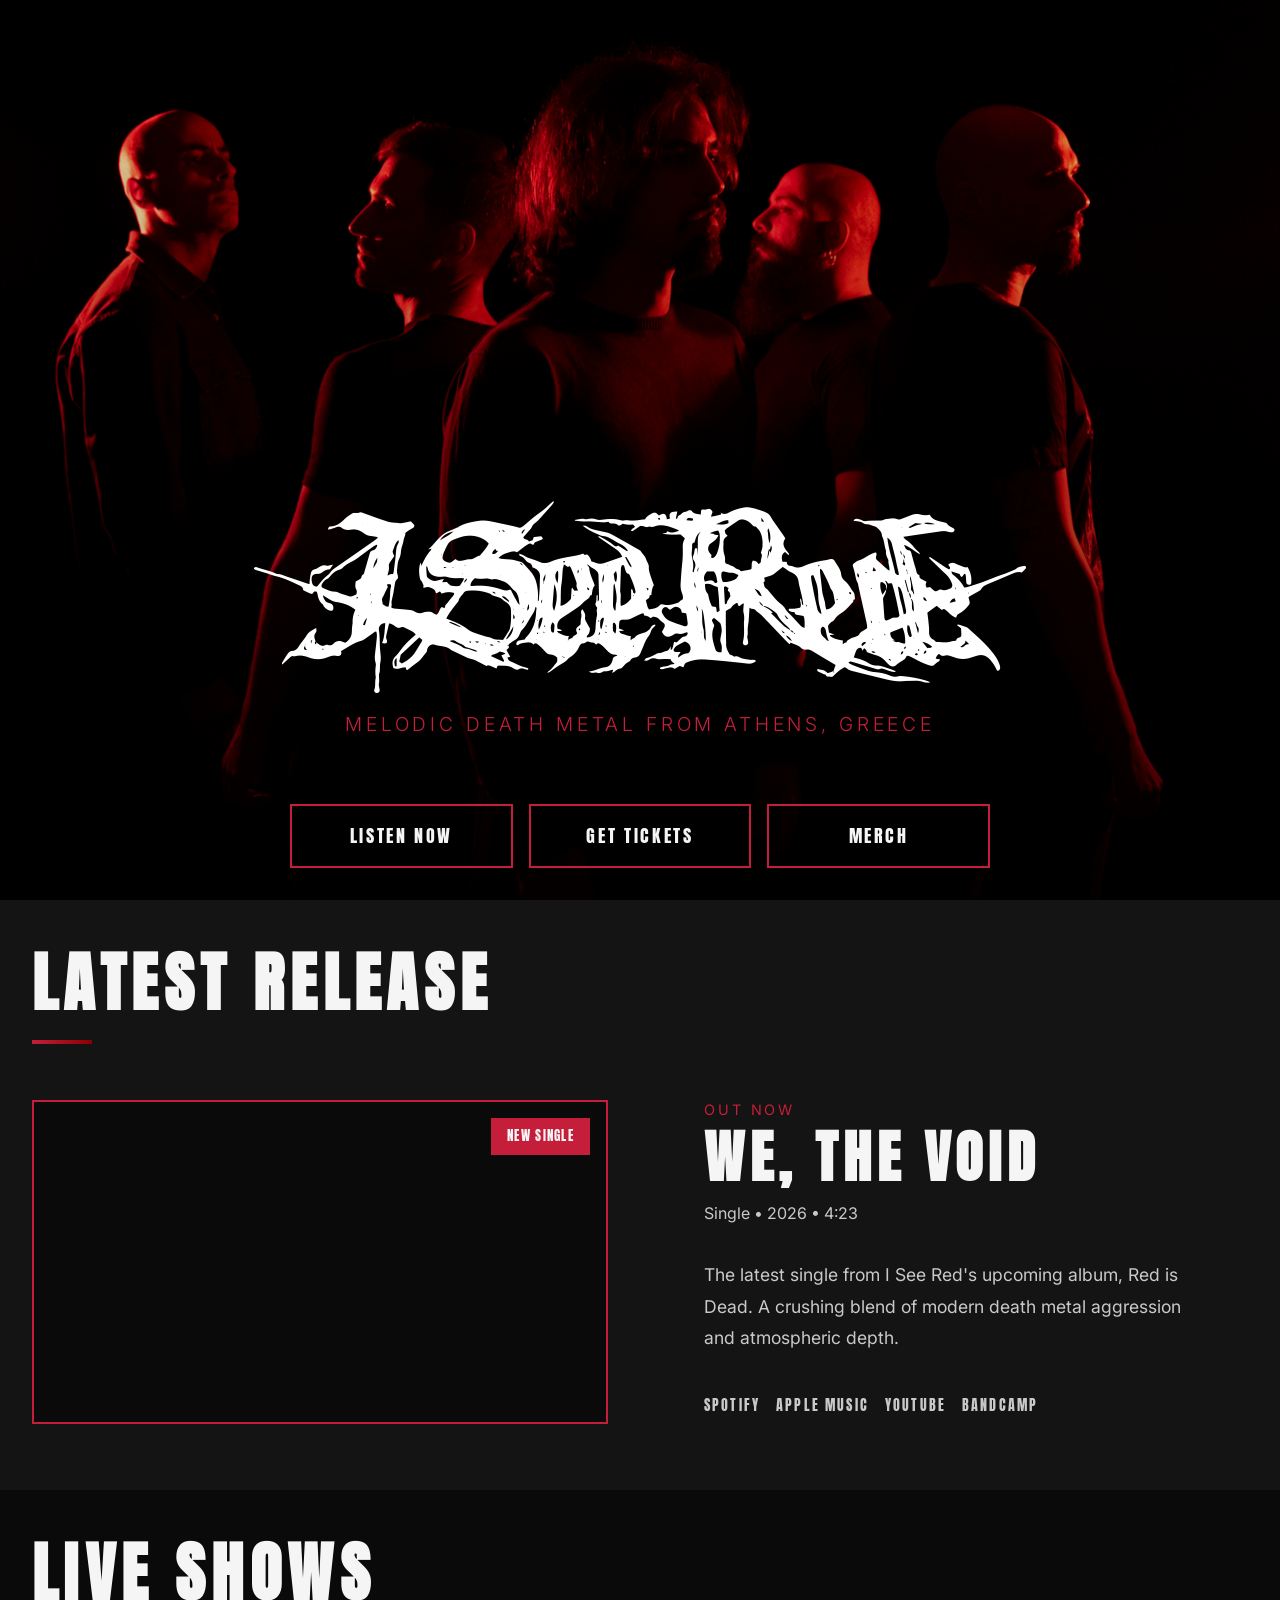
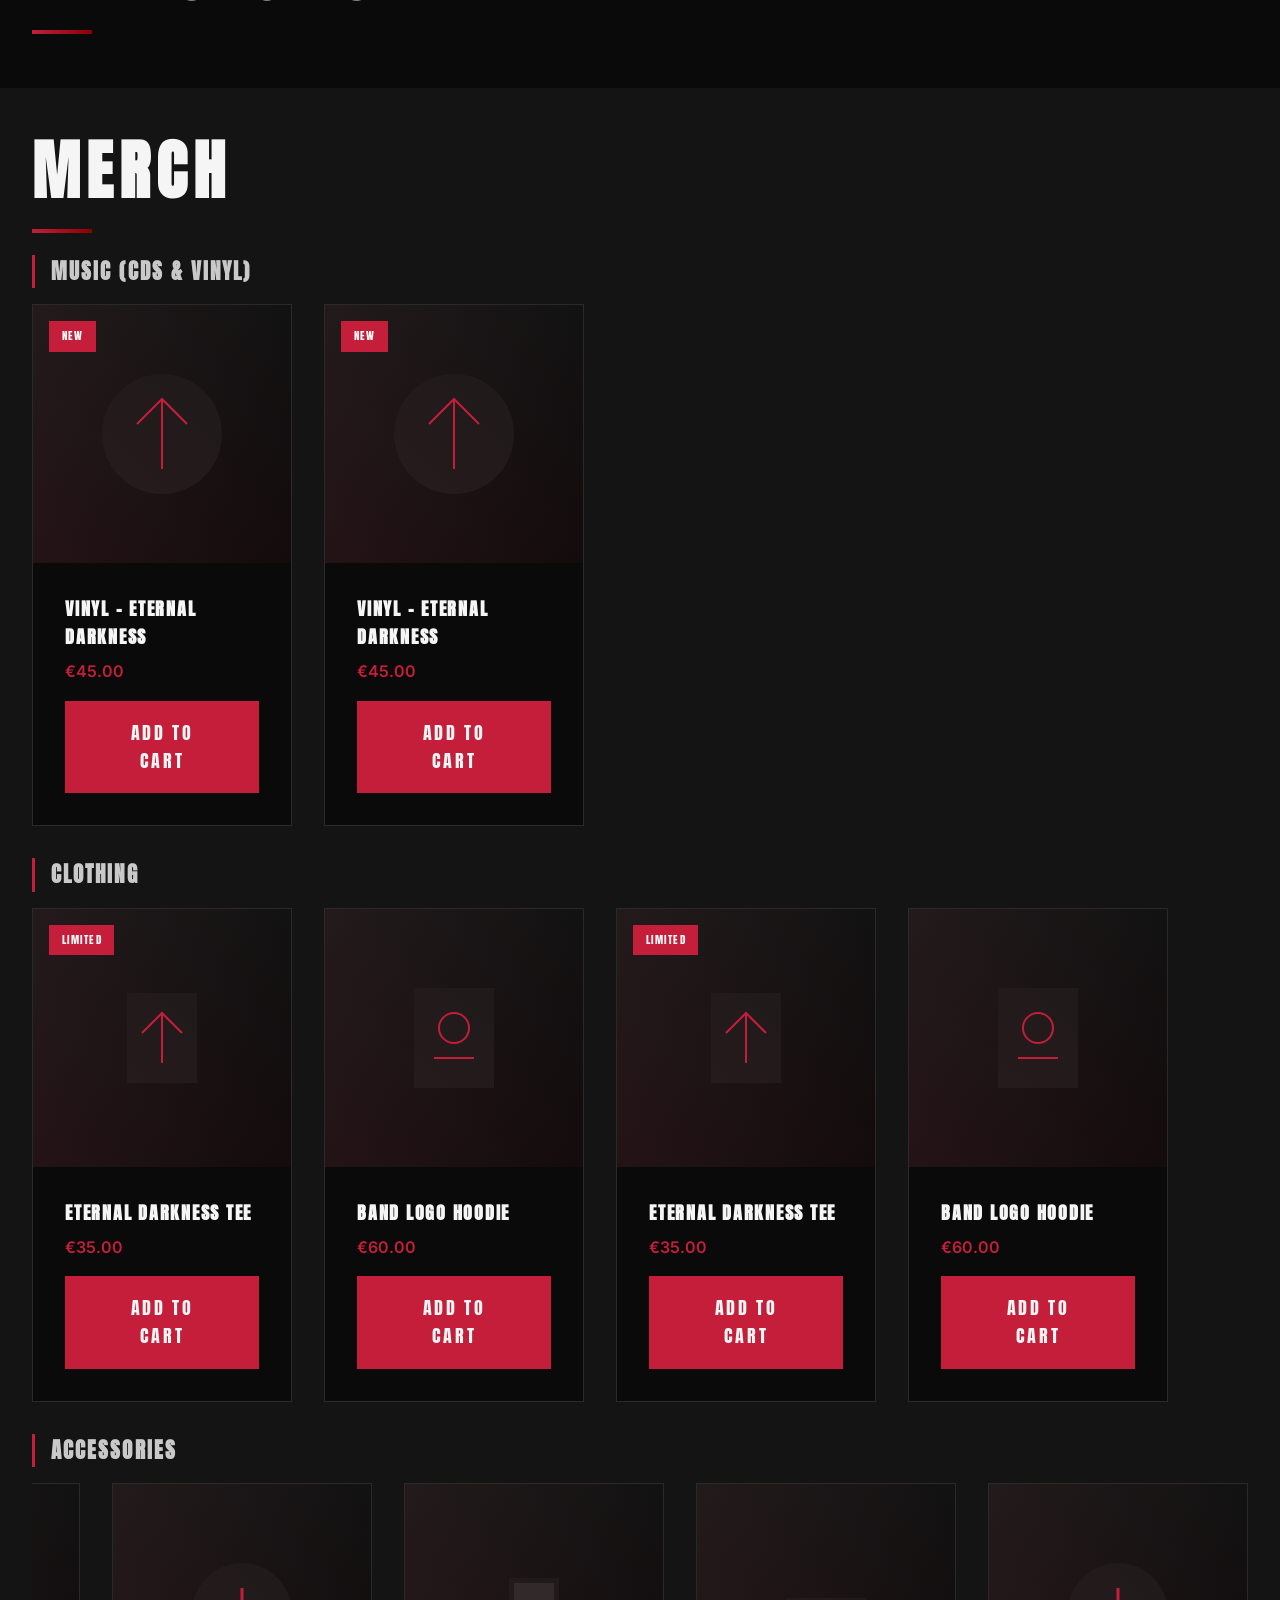
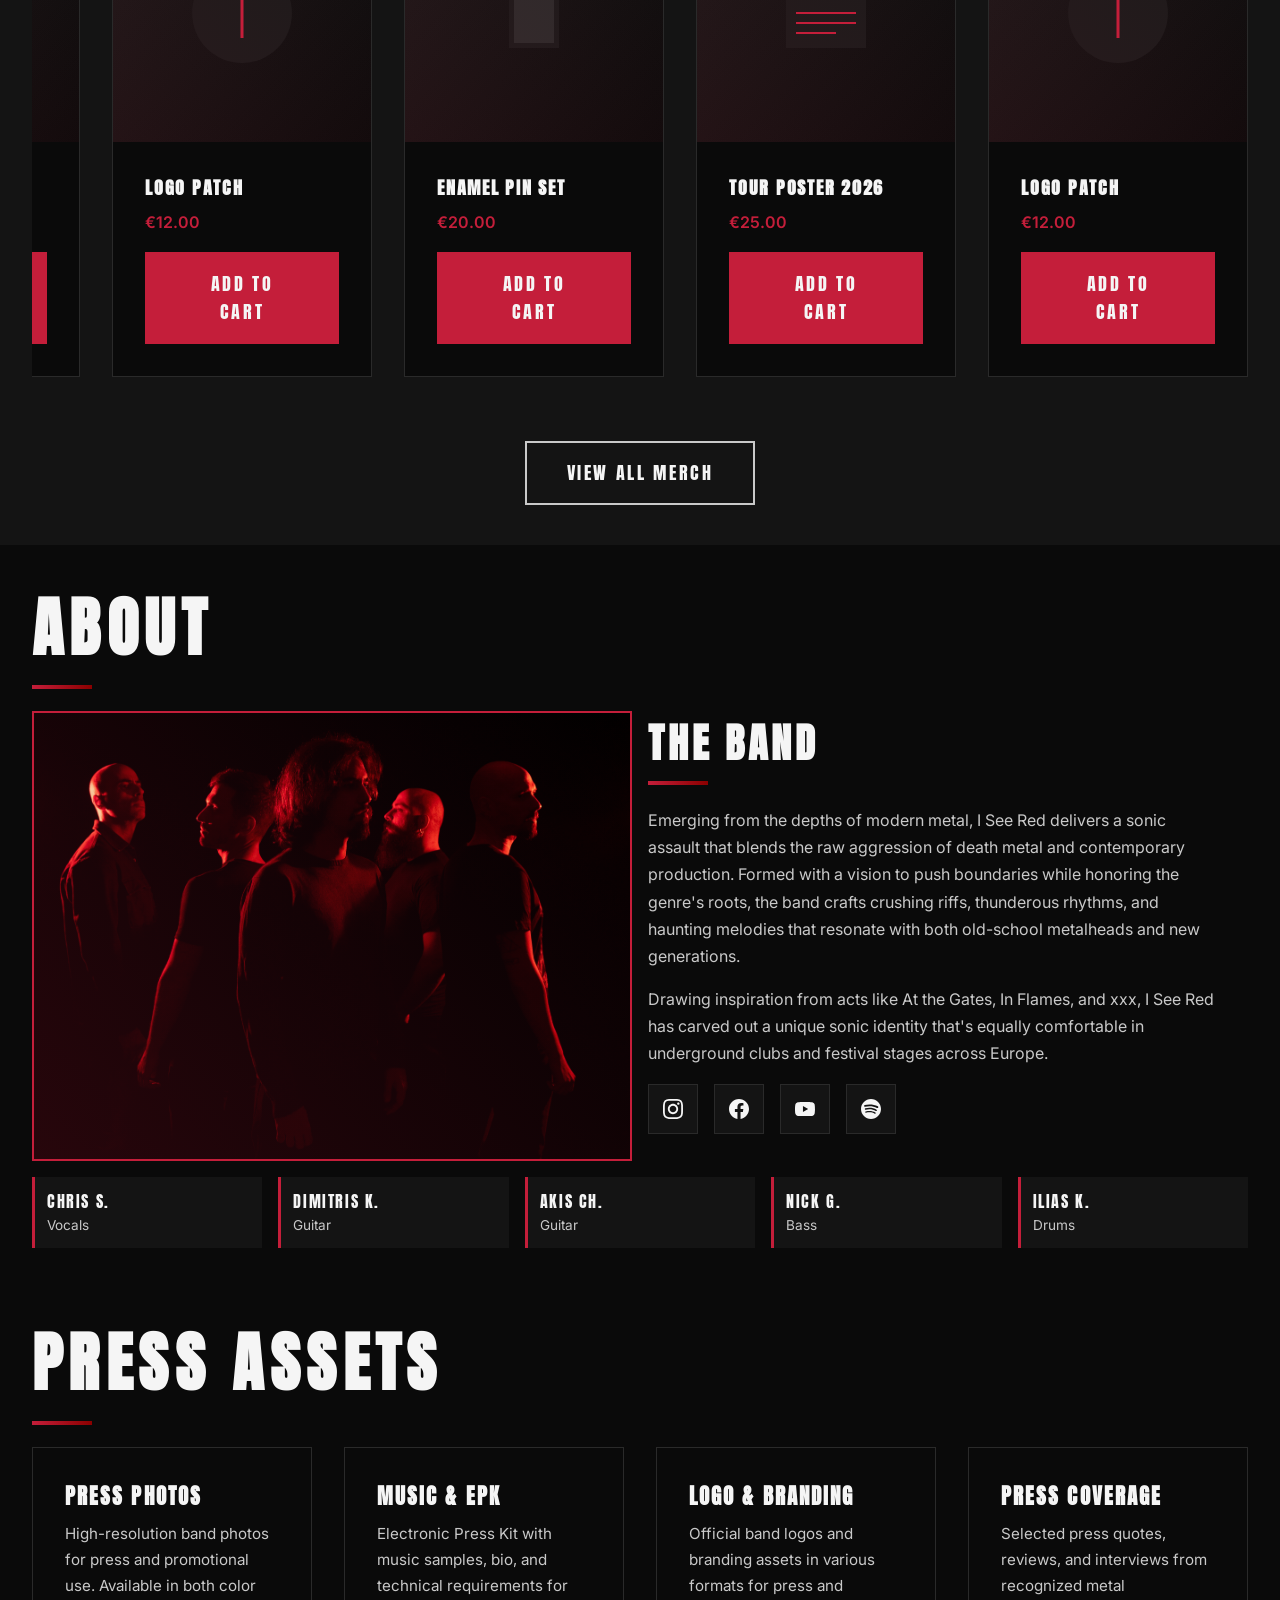
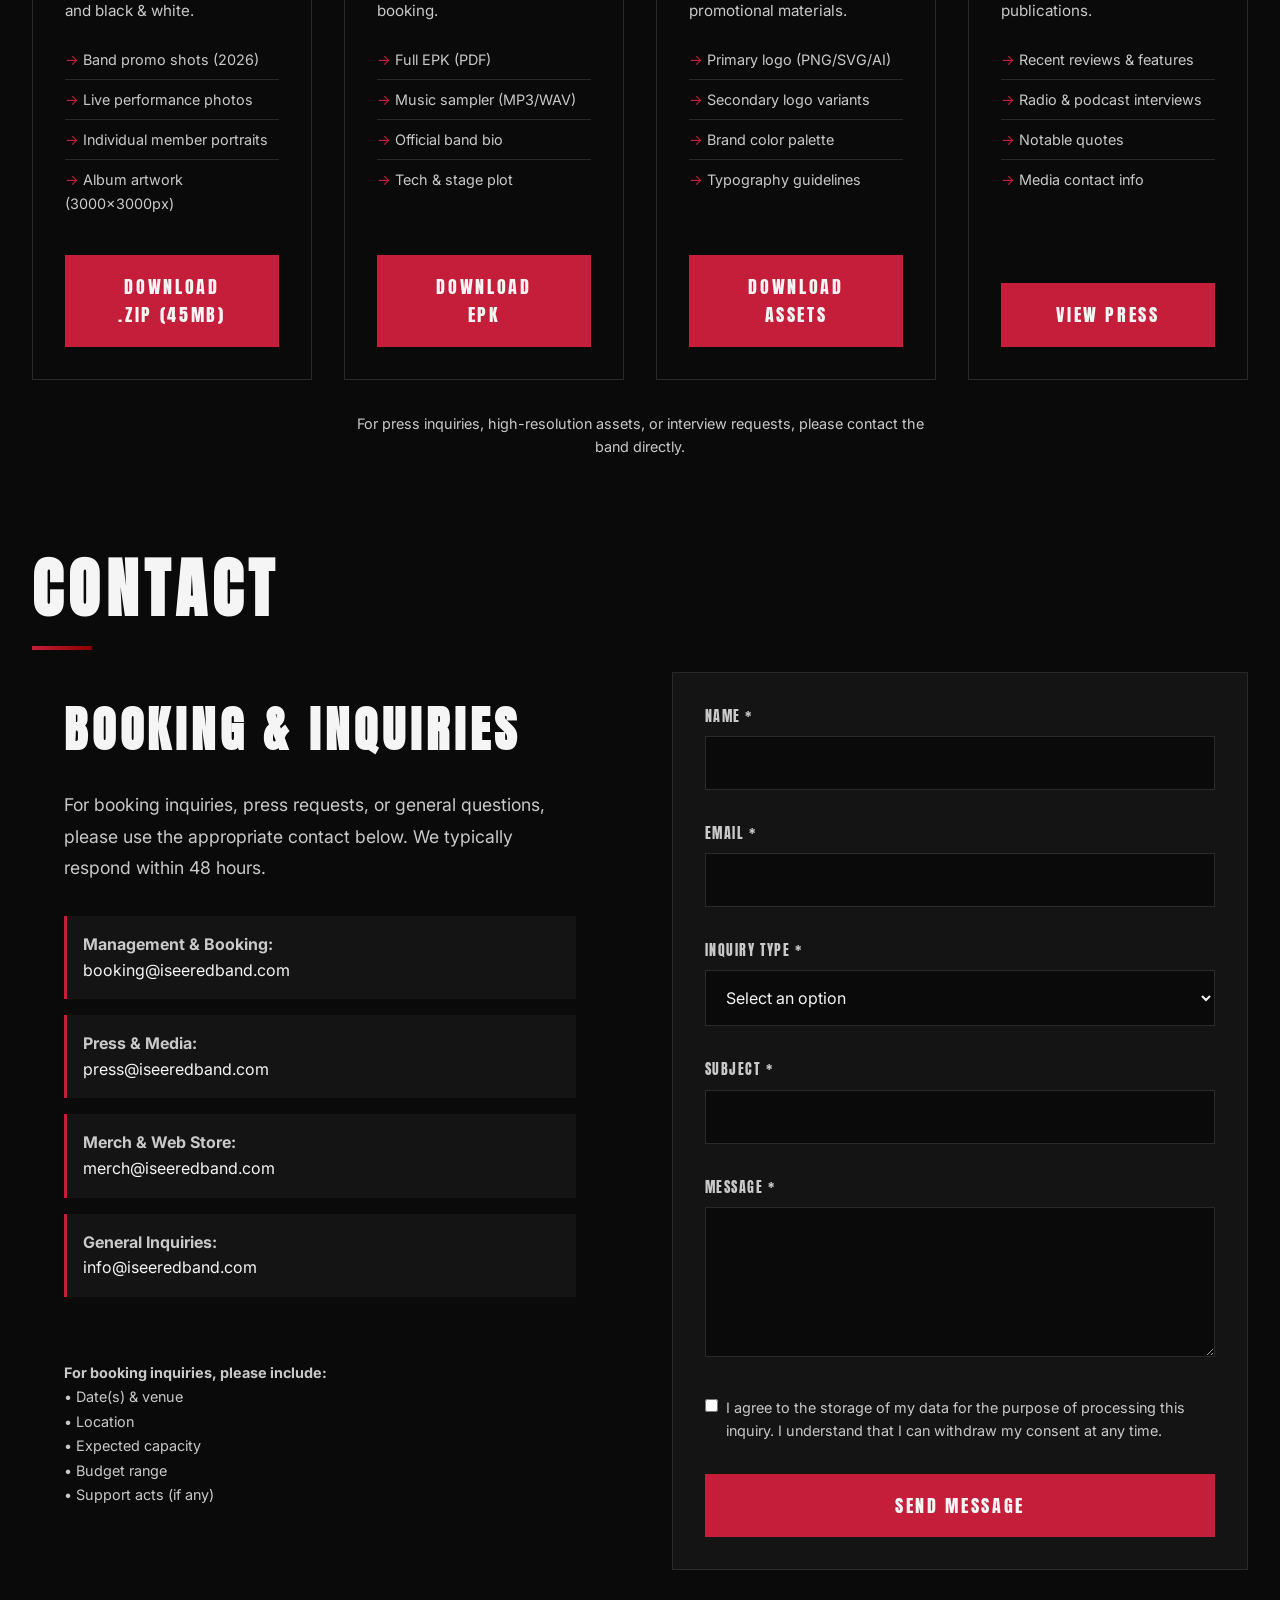
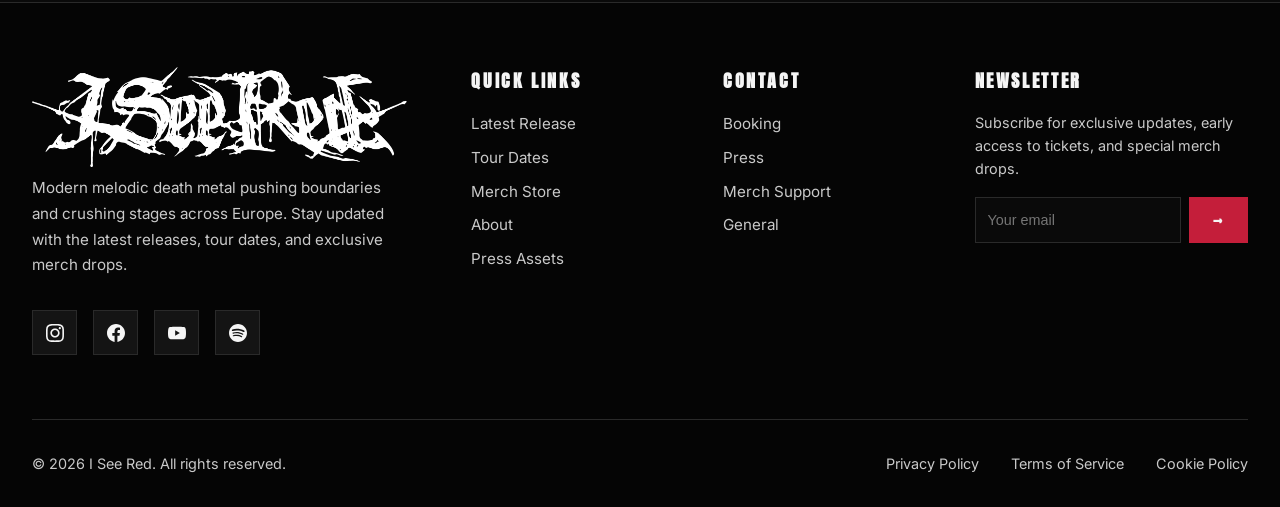
==== index.html @ a6e523f4 "Add files via upload" ====
<!DOCTYPE html>
<html lang="en">
<head>
    <meta charset="UTF-8">
    <meta name="viewport" content="width=device-width, initial-scale=1.0">
    <meta name="description" content="I See Red - Melodic Death Metal from Athens, Greece. Official website featuring tour dates, merch, new releases, and press assets.">
    <meta name="keywords" content="I See Red, death metal, metal band, modern metal, metalcore, tour dates, merch">
    <meta name="author" content="I See Red">

    <meta property="og:title" content="I See Red | Melodic Death Metal from Athens, Greece">
    <meta property="og:description" content="Official website of I See Red. Tour dates, merch, new releases, and press assets.">
    <meta property="og:type" content="website">
    <meta property="og:url" content="https://thunderfork.github.io/iseered-band-site/">
    <meta property="og:image" content="https://thunderfork.github.io/iseered-band-site/assets/images/band-photo-red2.png">
    <meta property="og:image:width" content="1200">
    <meta property="og:image:height" content="630">

    <meta name="twitter:card" content="summary_large_image">
    <meta name="twitter:title" content="I See Red | Melodic Death Metal from Athens, Greece">
    <meta name="twitter:description" content="Official website of I See Red. Tour dates, merch, new releases, and press assets.">
    <meta name="twitter:image" content="https://thunderfork.github.io/iseered-band-site/assets/images/band-photo-red2.png">

    <meta name="theme-color" content="#c41e3a">
    <link rel="icon" href="/favicon.ico">
    <title>I See Red | Melodic Death Metal from Athens, Greece</title>
    <link rel="canonical" href="https://thunderfork.github.io/iseered-band-site/">

    <link rel="preconnect" href="https://fonts.googleapis.com">
    <link rel="preconnect" href="https://fonts.gstatic.com" crossorigin>
    <link href="https://fonts.googleapis.com/css2?family=Anton&family=Inter:wght@300;400;500;600;700&family=Metal+Mania&display=swap" rel="stylesheet">
    <link rel="stylesheet" href="styles.css">
</head>
<body>

    <a href="#main-content" class="skip-link">Skip to main content</a>

        <!-- Navigation -->
    <nav class="nav" role="navigation" aria-label="Main navigation">
        <div class="container nav-content">
            <ul class="nav-menu nav-menu-left">
                <li><a href="#release">News</a></li>
                <li><a href="#tour">Live</a></li>
                <li><a href="#merch">Merch</a></li>
            </ul>
                <a href="#" class="nav-brand" aria-label="I See Red home">
                    <img src="assets/images/logo_white.png" alt="I See Red" class="nav-brand-logo">
                </a>
            <ul class="nav-menu nav-menu-right">
                <li><a href="#about">About</a></li>
                <li><a href="#press">Press</a></li>
                <li><a href="#contact">Contact</a></li>
            </ul>
            <button class="nav-toggle" aria-label="Toggle navigation menu" aria-expanded="false">
                <span></span>
                <span></span>
                <span></span>
            </button>
        </div>
    </nav>

    <!-- Main Content -->
    <main id="main-content">
       <!-- Hero Section -->
<section class="hero" aria-label="Hero">

    <img class="hero-bg-image" src="assets/images/band-photo-red2.png" alt="" aria-hidden="true">

    <div class="hero-overlay"></div>

    <div class="hero-content">
       <h1 class="hero-title">
  <img src="assets/images/logo_white.png" alt="I See Red" class="hero-logo">
</h1>

        <p class="hero-subtitle">
            Melodic Death Metal from Athens, Greece
        </p>

        <div class="hero-cta">
            <a href="#release" class="btn">Listen Now</a>
            <a href="#tour" class="btn">Get Tickets</a>
            <a href="#merch" class="btn">Merch</a>
        </div>
    </div>

</section>

        <!-- Current Release Section -->
        <section class="section release" id="release" aria-label="Current Release">
            <div class="container">
                <h2 class="section-title">Latest Release</h2>
                <div class="release-grid">
                    <div class="release-media">
                        <span class="release-badge">New Single</span>
                        <div class="release-video">
                            <iframe
                                src="https://www.youtube.com/embed/zuOUN-VSI40"
                                title="I See Red - We, the Void (Official Video)"
                                frameborder="0"
                                allow="accelerometer; autoplay; clipboard-write; encrypted-media; gyroscope; picture-in-picture; web-share"
                                allowfullscreen
                                loading="lazy">
                            </iframe>
                        </div>
                    </div>
                    <div class="release-info">
                        <p class="release-label">Out Now</p>
                        <h3 class="release-title">We, the Void</h3>
                        <p class="release-meta">Single • 2026 • 4:23</p>
                        <p class="release-description">
                            The latest single from I See Red's upcoming album, Red is Dead. A crushing blend of modern death metal aggression and atmospheric depth.
                        </p>
                        <div class="release-links">
                            <a href="https://open.spotify.com/artist/1yibziitCge1Mpgqj1mxcq" aria-label="Listen on Spotify">Spotify</a>
                            <a href="https://music.apple.com/us/artist/i-see-red/1543452295" aria-label="Listen on Apple Music">Apple Music</a>
                            <a href="https://music.youtube.com/channel/UC_uO7e_5PhX8T_izXsSDJhQ" aria-label="Listen on YouTube Music">YouTube</a>
                            <a href="https://iseeredgr.bandcamp.com" aria-label="Listen on Bandcamp">Bandcamp</a>
                        </div>
                    </div>
                </div>
            </div>
        </section>

        <!-- Tour Dates Section -->
<section class="section tour" id="tour" aria-label="Live Shows">
    <div class="container">
        <h2 class="section-title">Live Shows</h2>

        <script charset="utf-8" src="https://widgetv3.bandsintown.com/main.min.js"></script>
<a class="bit-widget-initializer"
    data-artist-name="id_15655689"
    data-app-id="7994d2f75603c8e88c1bb0cb1fe54b9e"
    data-background-color="rgba(0,0,0,0)"
    data-text-color="rgba(245,245,245,1)"
    data-link-color="rgba(196,30,58,1)"
    data-link-text-color="rgba(245,245,245,1)"
    data-separator-color="rgba(61,61,61,1)"
    data-display-local-dates="true"
    data-display-past-dates="false"
    data-display-details="true"
    data-social-share-icon="false"
    data-location-capitalization="capitalize"
    data-display-start-time="false"
    data-display-lineup="false"
    data-date-format="MMMM DD YYYY"
    data-date-capitalization="uppercase"
    data-event-rsvp-position="right"
    data-follow-section-position="hidden"
    data-follow-section-alignment="left"
    data-follow-section-cta-text="FOLLOW"
    data-display-limit="5"
    data-bit-logo-position="hidden"
    data-event-ticket-cta-size="large"
    data-event-ticket-text="TICKETS"
    data-event-ticket-icon="true"
    data-event-ticket-cta-bg-color="rgba(196,30,58,1)"
    data-event-ticket-cta-text-color="rgba(245,245,245,1)"
    data-event-ticket-cta-border-width="1px"
    data-event-ticket-cta-border-radius="200px"
    data-sold-out-button-background-color="rgba(42,42,42,1)"
    data-sold-out-button-text-color="rgba(201,201,201,1)"
    data-sold-out-button-clickable="false"
    data-event-rsvp-cta-size="medium"
    data-event-rsvp-text="RSVP"
    data-event-rsvp-icon="true"
    data-event-rsvp-cta-border-width="1px"
    data-event-rsvp-cta-border-radius="200px"
    data-play-my-city-position="hidden"
    data-follow-section-cta-size="small"
    data-play-my-city-cta-size="small"
    data-play-my-city-cta-icon="true"
    data-follow-section-cta-icon="true"
></a>
    </div>
</section>

        <!-- Merch Section -->
        <section class="section merch" id="merch" aria-label="Merchandise">
            <div class="container">
                <h2 class="section-title">Merch</h2>
                <div class="merch-row">
                    <h3 class="merch-row-title">Music (CDs & Vinyl)</h3>
                    <div class="merch-carousel" data-row="music">
                        <div class="merch-track">
                            <article class="merch-item">
                        <div class="merch-item-image">
                            <span class="merch-item-badge">New</span>
                            <div class="merch-item-img" style="width: 100%; height: 100%; display: flex; align-items: center; justify-content: center; background: linear-gradient(135deg, #1a1a1a, #0a0a0a);">
                                <svg width="150" height="150" viewBox="0 0 150 150" fill="none" xmlns="http://www.w3.org/2000/svg">
                                    <circle cx="75" cy="75" r="60" fill="#1a1a1a"/>
                                    <path d="M75 40 L75 110 M50 65 L75 40 L100 65" stroke="#c41e3a" stroke-width="2"/>
                                </svg>
                            </div>
                        </div>
                        <div class="merch-item-info">
                            <h3 class="merch-item-title">Vinyl - Eternal Darkness</h3>
                            <p class="merch-item-price">€45.00</p>
                            <div class="merch-item-actions">
                                <a href="#" class="btn btn-primary" style="flex: 1; text-align: center;">Add to Cart</a>
                            </div>
                        </div>
                    </article>
<article class="merch-item">
                        <div class="merch-item-image">
                            <span class="merch-item-badge">New</span>
                            <div class="merch-item-img" style="width: 100%; height: 100%; display: flex; align-items: center; justify-content: center; background: linear-gradient(135deg, #1a1a1a, #0a0a0a);">
                                <svg width="150" height="150" viewBox="0 0 150 150" fill="none" xmlns="http://www.w3.org/2000/svg">
                                    <circle cx="75" cy="75" r="60" fill="#1a1a1a"/>
                                    <path d="M75 40 L75 110 M50 65 L75 40 L100 65" stroke="#c41e3a" stroke-width="2"/>
                                </svg>
                            </div>
                        </div>
                        <div class="merch-item-info">
                            <h3 class="merch-item-title">Vinyl - Eternal Darkness</h3>
                            <p class="merch-item-price">€45.00</p>
                            <div class="merch-item-actions">
                                <a href="#" class="btn btn-primary" style="flex: 1; text-align: center;">Add to Cart</a>
                            </div>
                        </div>
                    </article>
                        </div>
                    </div>
                </div>

<div class="merch-row">
                    <h3 class="merch-row-title">Clothing</h3>
                    <div class="merch-carousel" data-row="clothing">
                        <div class="merch-track">
                            <article class="merch-item">
                        <div class="merch-item-image">
                            <span class="merch-item-badge">Limited</span>
                            <div class="merch-item-img" style="width: 100%; height: 100%; display: flex; align-items: center; justify-content: center; background: linear-gradient(135deg, #1a1a1a, #0a0a0a);">
                                <svg width="150" height="150" viewBox="0 0 150 150" fill="none" xmlns="http://www.w3.org/2000/svg">
                                    <rect x="40" y="30" width="70" height="90" fill="#1a1a1a"/>
                                    <path d="M75 50 L75 100 M55 70 L75 50 L95 70" stroke="#c41e3a" stroke-width="2"/>
                                </svg>
                            </div>
                        </div>
                        <div class="merch-item-info">
                            <h3 class="merch-item-title">Eternal Darkness Tee</h3>
                            <p class="merch-item-price">€35.00</p>
                            <div class="merch-item-actions">
                                <a href="#" class="btn btn-primary" style="flex: 1; text-align: center;">Add to Cart</a>
                            </div>
                        </div>
                    </article>
<article class="merch-item">
                        <div class="merch-item-image">
                            <div class="merch-item-img" style="width: 100%; height: 100%; display: flex; align-items: center; justify-content: center; background: linear-gradient(135deg, #1a1a1a, #0a0a0a);">
                                <svg width="150" height="150" viewBox="0 0 150 150" fill="none" xmlns="http://www.w3.org/2000/svg">
                                    <rect x="35" y="25" width="80" height="100" fill="#1a1a1a"/>
                                    <circle cx="75" cy="65" r="15" stroke="#c41e3a" stroke-width="2"/>
                                    <path d="M55 95 L95 95" stroke="#c41e3a" stroke-width="2"/>
                                </svg>
                            </div>
                        </div>
                        <div class="merch-item-info">
                            <h3 class="merch-item-title">Band Logo Hoodie</h3>
                            <p class="merch-item-price">€60.00</p>
                            <div class="merch-item-actions">
                                <a href="#" class="btn btn-primary" style="flex: 1; text-align: center;">Add to Cart</a>
                            </div>
                        </div>
                    </article>
<article class="merch-item">
                        <div class="merch-item-image">
                            <span class="merch-item-badge">Limited</span>
                            <div class="merch-item-img" style="width: 100%; height: 100%; display: flex; align-items: center; justify-content: center; background: linear-gradient(135deg, #1a1a1a, #0a0a0a);">
                                <svg width="150" height="150" viewBox="0 0 150 150" fill="none" xmlns="http://www.w3.org/2000/svg">
                                    <rect x="40" y="30" width="70" height="90" fill="#1a1a1a"/>
                                    <path d="M75 50 L75 100 M55 70 L75 50 L95 70" stroke="#c41e3a" stroke-width="2"/>
                                </svg>
                            </div>
                        </div>
                        <div class="merch-item-info">
                            <h3 class="merch-item-title">Eternal Darkness Tee</h3>
                            <p class="merch-item-price">€35.00</p>
                            <div class="merch-item-actions">
                                <a href="#" class="btn btn-primary" style="flex: 1; text-align: center;">Add to Cart</a>
                            </div>
                        </div>
                    </article>
<article class="merch-item">
                        <div class="merch-item-image">
                            <div class="merch-item-img" style="width: 100%; height: 100%; display: flex; align-items: center; justify-content: center; background: linear-gradient(135deg, #1a1a1a, #0a0a0a);">
                                <svg width="150" height="150" viewBox="0 0 150 150" fill="none" xmlns="http://www.w3.org/2000/svg">
                                    <rect x="35" y="25" width="80" height="100" fill="#1a1a1a"/>
                                    <circle cx="75" cy="65" r="15" stroke="#c41e3a" stroke-width="2"/>
                                    <path d="M55 95 L95 95" stroke="#c41e3a" stroke-width="2"/>
                                </svg>
                            </div>
                        </div>
                        <div class="merch-item-info">
                            <h3 class="merch-item-title">Band Logo Hoodie</h3>
                            <p class="merch-item-price">€60.00</p>
                            <div class="merch-item-actions">
                                <a href="#" class="btn btn-primary" style="flex: 1; text-align: center;">Add to Cart</a>
                            </div>
                        </div>
                    </article>
                        </div>
                    </div>
                </div>

<div class="merch-row">
                    <h3 class="merch-row-title">Accessories</h3>
                    <div class="merch-carousel" data-row="accessories">
                        <div class="merch-track">
                            <article class="merch-item">
                        <div class="merch-item-image">
                            <div class="merch-item-img" style="width: 100%; height: 100%; display: flex; align-items: center; justify-content: center; background: linear-gradient(135deg, #1a1a1a, #0a0a0a);">
                                <svg width="150" height="150" viewBox="0 0 150 150" fill="none" xmlns="http://www.w3.org/2000/svg">
                                    <rect x="50" y="40" width="50" height="70" fill="#1a1a1a"/>
                                    <rect x="55" y="45" width="40" height="60" fill="#2a2a2a"/>
                                </svg>
                            </div>
                        </div>
                        <div class="merch-item-info">
                            <h3 class="merch-item-title">Enamel Pin Set</h3>
                            <p class="merch-item-price">€20.00</p>
                            <div class="merch-item-actions">
                                <a href="#" class="btn btn-primary" style="flex: 1; text-align: center;">Add to Cart</a>
                            </div>
                        </div>
                    </article>
<article class="merch-item">
                        <div class="merch-item-image">
                            <div class="merch-item-img" style="width: 100%; height: 100%; display: flex; align-items: center; justify-content: center; background: linear-gradient(135deg, #1a1a1a, #0a0a0a);">
                                <svg width="150" height="150" viewBox="0 0 150 150" fill="none" xmlns="http://www.w3.org/2000/svg">
                                    <rect x="35" y="60" width="80" height="50" fill="#1a1a1a"/>
                                    <path d="M45 75 L105 75 M45 85 L105 85 M45 95 L85 95" stroke="#c41e3a" stroke-width="2"/>
                                </svg>
                            </div>
                        </div>
                        <div class="merch-item-info">
                            <h3 class="merch-item-title">Tour Poster 2026</h3>
                            <p class="merch-item-price">€25.00</p>
                            <div class="merch-item-actions">
                                <a href="#" class="btn btn-primary" style="flex: 1; text-align: center;">Add to Cart</a>
                            </div>
                        </div>
                    </article>
<article class="merch-item">
                        <div class="merch-item-image">
                            <div class="merch-item-img" style="width: 100%; height: 100%; display: flex; align-items: center; justify-content: center; background: linear-gradient(135deg, #1a1a1a, #0a0a0a);">
                                <svg width="150" height="150" viewBox="0 0 150 150" fill="none" xmlns="http://www.w3.org/2000/svg">
                                    <circle cx="75" cy="75" r="50" fill="#1a1a1a"/>
                                    <path d="M75 50 L75 100" stroke="#c41e3a" stroke-width="3"/>
                                </svg>
                            </div>
                        </div>
                        <div class="merch-item-info">
                            <h3 class="merch-item-title">Logo Patch</h3>
                            <p class="merch-item-price">€12.00</p>
                            <div class="merch-item-actions">
                                <a href="#" class="btn btn-primary" style="flex: 1; text-align: center;">Add to Cart</a>
                            </div>
                        </div>
                    </article>
<article class="merch-item">
                        <div class="merch-item-image">
                            <div class="merch-item-img" style="width: 100%; height: 100%; display: flex; align-items: center; justify-content: center; background: linear-gradient(135deg, #1a1a1a, #0a0a0a);">
                                <svg width="150" height="150" viewBox="0 0 150 150" fill="none" xmlns="http://www.w3.org/2000/svg">
                                    <rect x="50" y="40" width="50" height="70" fill="#1a1a1a"/>
                                    <rect x="55" y="45" width="40" height="60" fill="#2a2a2a"/>
                                </svg>
                            </div>
                        </div>
                        <div class="merch-item-info">
                            <h3 class="merch-item-title">Enamel Pin Set</h3>
                            <p class="merch-item-price">€20.00</p>
                            <div class="merch-item-actions">
                                <a href="#" class="btn btn-primary" style="flex: 1; text-align: center;">Add to Cart</a>
                            </div>
                        </div>
                    </article>
<article class="merch-item">
                        <div class="merch-item-image">
                            <div class="merch-item-img" style="width: 100%; height: 100%; display: flex; align-items: center; justify-content: center; background: linear-gradient(135deg, #1a1a1a, #0a0a0a);">
                                <svg width="150" height="150" viewBox="0 0 150 150" fill="none" xmlns="http://www.w3.org/2000/svg">
                                    <rect x="35" y="60" width="80" height="50" fill="#1a1a1a"/>
                                    <path d="M45 75 L105 75 M45 85 L105 85 M45 95 L85 95" stroke="#c41e3a" stroke-width="2"/>
                                </svg>
                            </div>
                        </div>
                        <div class="merch-item-info">
                            <h3 class="merch-item-title">Tour Poster 2026</h3>
                            <p class="merch-item-price">€25.00</p>
                            <div class="merch-item-actions">
                                <a href="#" class="btn btn-primary" style="flex: 1; text-align: center;">Add to Cart</a>
                            </div>
                        </div>
                    </article>
<article class="merch-item">
                        <div class="merch-item-image">
                            <div class="merch-item-img" style="width: 100%; height: 100%; display: flex; align-items: center; justify-content: center; background: linear-gradient(135deg, #1a1a1a, #0a0a0a);">
                                <svg width="150" height="150" viewBox="0 0 150 150" fill="none" xmlns="http://www.w3.org/2000/svg">
                                    <circle cx="75" cy="75" r="50" fill="#1a1a1a"/>
                                    <path d="M75 50 L75 100" stroke="#c41e3a" stroke-width="3"/>
                                </svg>
                            </div>
                        </div>
                        <div class="merch-item-info">
                            <h3 class="merch-item-title">Logo Patch</h3>
                            <p class="merch-item-price">€12.00</p>
                            <div class="merch-item-actions">
                                <a href="#" class="btn btn-primary" style="flex: 1; text-align: center;">Add to Cart</a>
                            </div>
                        </div>
                    </article>
                        </div>
                    </div>
                </div>
                <div class="tour-view-all">
                    <a href="#" class="btn btn-secondary">View All Merch</a>
                </div>
            </div>
        </section>

        <!-- About Section -->
        <section class="section about" id="about" aria-label="About">
            <div class="container">
                <h2 class="section-title">About</h2>
                <div class="about-grid">
                    <div class="about-image">
                        <img class="about-img" src="assets/images/band-photo-red2.png" alt="I See Red band photo">
                    </div>
                    <div class="about-content">                      
                        <h3 class="section-title" style="font-size: 2.5rem;">The Band</h3>
                        <p class="about-text">
                            Emerging from the depths of modern metal, I See Red delivers a sonic assault that blends the raw aggression of death metal and contemporary production. Formed with a vision to push boundaries while honoring the genre's roots, the band crafts crushing riffs, thunderous rhythms, and haunting melodies that resonate with both old-school metalheads and new generations.
                        </p>
                        <p class="about-text">
                            <!-- TODO: replace "xxx" with your third reference band --> Drawing inspiration from acts like At the Gates, In Flames, and xxx, I See Red has carved out a unique sonic identity that's equally comfortable in underground clubs and festival stages across Europe.
                        </p>
                        <div class="about-social">
                            <a href="#" aria-label="Instagram">
                                <svg width="20" height="20" viewBox="0 0 24 24" fill="currentColor">
                                    <path d="M12 2.163c3.204 0 3.584.012 4.85.07 3.252.148 4.771 1.691 4.919 4.919.058 1.265.069 1.645.069 4.849 0 3.205-.012 3.584-.069 4.849-.149 3.225-1.664 4.771-4.919 4.919-1.266.058-1.644.07-4.85.07-3.204 0-3.584-.012-4.849-.07-3.26-.149-4.771-1.699-4.919-4.92-.058-1.265-.07-1.644-.07-4.849 0-3.204.013-3.583.07-4.849.149-3.227 1.664-4.771 4.919-4.919 1.266-.057 1.645-.069 4.849-.069zm0-2.163c-3.259 0-3.667.014-4.947.072-4.358.2-6.78 2.618-6.98 6.98-.059 1.281-.073 1.689-.073 4.948 0 3.259.014 3.668.072 4.948.2 4.358 2.618 6.78 6.98 6.98 1.281.058 1.689.072 4.948.072 3.259 0 3.668-.014 4.948-.072 4.354-.2 6.782-2.618 6.979-6.98.059-1.28.073-1.689.073-4.948 0-3.259-.014-3.667-.072-4.947-.196-4.354-2.617-6.78-6.979-6.98-1.281-.059-1.69-.073-4.949-.073zm0 5.838c-3.403 0-6.162 2.759-6.162 6.162s2.759 6.163 6.162 6.163 6.162-2.759 6.162-6.163c0-3.403-2.759-6.162-6.162-6.162zm0 10.162c-2.209 0-4-1.79-4-4 0-2.209 1.791-4 4-4s4 1.791 4 4c0 2.21-1.791 4-4 4zm6.406-11.845c-.796 0-1.441.645-1.441 1.44s.645 1.44 1.441 1.44c.795 0 1.439-.645 1.439-1.44s-.644-1.44-1.439-1.44z"/>
                                </svg>
                            </a>
                            <a href="#" aria-label="Facebook">
                                <svg width="20" height="20" viewBox="0 0 24 24" fill="currentColor">
                                    <path d="M24 12.073c0-6.627-5.373-12-12-12s-12 5.373-12 12c0 5.99 4.388 10.954 10.125 11.854v-8.385H7.078v-3.47h3.047V9.43c0-3.007 1.792-4.669 4.533-4.669 1.312 0 2.686.235 2.686.235v2.953H15.83c-1.491 0-1.956.925-1.956 1.874v2.25h3.328l-.532 3.47h-2.796v8.385C19.612 23.027 24 18.062 24 12.073z"/>
                                </svg>
                            </a>
                            <a href="#" aria-label="YouTube">
                                <svg width="20" height="20" viewBox="0 0 24 24" fill="currentColor">
                                    <path d="M23.498 6.186a3.016 3.016 0 0 0-2.122-2.136C19.505 3.545 12 3.545 12 3.545s-7.505 0-9.377.505A3.017 3.017 0 0 0 .502 6.186C0 8.07 0 12 0 12s0 3.93.502 5.814a3.016 3.016 0 0 0 2.122 2.136c1.871.505 9.376.505 9.376.505s7.505 0 9.377-.505a3.015 3.015 0 0 0 2.122-2.136C24 15.93 24 12 24 12s0-3.93-.502-5.814zM9.545 15.568V8.432L15.818 12l-6.273 3.568z"/>
                                </svg>
                            </a>
                            <a href="#" aria-label="Spotify">
                                <svg width="20" height="20" viewBox="0 0 24 24" fill="currentColor">
                                    <path d="M12 0C5.4 0 0 5.4 0 12s5.4 12 12 12 12-5.4 12-12S18.66 0 12 0zm5.521 17.34c-.24.359-.66.48-1.021.24-2.82-1.74-6.36-2.101-10.561-1.141-.418.122-.779-.179-.899-.539-.12-.421.18-.78.54-.9 4.56-1.021 8.52-.6 11.64 1.32.42.18.479.659.301 1.02zm1.44-3.3c-.301.42-.841.6-1.262.3-3.239-1.98-8.159-2.58-11.939-1.38-.479.12-1.02-.12-1.14-.6-.12-.48.12-1.021.6-1.141C9.6 9.9 15 10.561 18.72 12.84c.361.181.54.78.241 1.2zm.12-3.36C15.24 8.4 8.82 8.16 5.16 9.301c-.6.179-1.2-.181-1.38-.721-.18-.601.18-1.2.72-1.381 4.26-1.26 11.28-1.02 15.721 1.621.539.3.719 1.02.419 1.56-.299.421-1.02.599-1.559.3z"/>
                                </svg>
                            </a>
                        </div>
                        
                    </div>
                    <div class="about-members">
                            <div class="about-member">
                                <p class="about-member-name">Chris S.</p>
                                <p class="about-member-role">Vocals</p>
                            </div>
                            <div class="about-member">
                                <p class="about-member-name">Dimitris K.</p>
                                <p class="about-member-role">Guitar</p>
                            </div>
                            <div class="about-member">
                                <p class="about-member-name">Akis Ch.</p>
                                <p class="about-member-role">Guitar</p>
                            </div>
                            <div class="about-member">
                                <p class="about-member-name">Nick G.</p>
                                <p class="about-member-role">Bass</p>
                            </div>
                            <div class="about-member">
                                <p class="about-member-name">Ilias K.</p>
                                <p class="about-member-role">Drums</p>
                            </div>
                        </div>
                        
                </div>
            </div>
        </section>

        <!-- Press Assets Section -->
        <section class="section press" id="press" aria-label="Press Assets">
            <div class="container">
                <h2 class="section-title">Press Assets</h2>
                <div class="press-grid">
                    <div class="press-card">                        
                        <h3 class="press-card-title">Press Photos</h3>
                        <p class="press-card-description">High-resolution band photos for press and promotional use. Available in both color and black & white.</p>
                        <ul class="press-card-list">
                            <li>Band promo shots (2026)</li>
                            <li>Live performance photos</li>
                            <li>Individual member portraits</li>
                            <li>Album artwork (3000x3000px)</li>
                        </ul>
                        <a href="assets/downloads/press.zip" class="btn btn-primary" style="width: 100%; text-align: center;">Download .ZIP (45MB)</a>
                    </div>

                    <div class="press-card">
                        <h3 class="press-card-title">Music & EPK</h3>
                        <p class="press-card-description">Electronic Press Kit with music samples, bio, and technical requirements for booking.</p>
                        <ul class="press-card-list">
                            <li>Full EPK (PDF)</li>
                            <li>Music sampler (MP3/WAV)</li>
                            <li>Official band bio</li>
                            <li>Tech & stage plot</li>
                        </ul>
                        <a href="assets/downloads/epk.zip" class="btn btn-primary" style="width: 100%; text-align: center;">Download EPK</a>
                    </div>

                    <div class="press-card">
                        <h3 class="press-card-title">Logo & Branding</h3>
                        <p class="press-card-description">Official band logos and branding assets in various formats for press and promotional materials.</p>
                        <ul class="press-card-list">
                            <li>Primary logo (PNG/SVG/AI)</li>
                            <li>Secondary logo variants</li>
                            <li>Brand color palette</li>
                            <li>Typography guidelines</li>
                        </ul>
                        <a href="assets/downloads/branding.zip" class="btn btn-primary" style="width: 100%; text-align: center;">Download Assets</a>
                    </div>

                    <div class="press-card">
                        <h3 class="press-card-title">Press Coverage</h3>
                        <p class="press-card-description">Selected press quotes, reviews, and interviews from recognized metal publications.</p>
                        <ul class="press-card-list">
                            <li>Recent reviews & features</li>
                            <li>Radio & podcast interviews</li>
                            <li>Notable quotes</li>
                            <li>Media contact info</li>
                        </ul>
                        <a href="#" class="btn btn-primary" style="width: 100%; text-align: center;">View Press</a>
                    </div>
                </div>
                <div class="tour-view-all" style="margin-top: var(--spacing-md);">
                    <p style="color: var(--color-white-dim); font-size: 0.9rem; max-width: 600px; margin: 0 auto var(--spacing-sm);">
                        For press inquiries, high-resolution assets, or interview requests, please contact the band directly.
                    </p>
                </div>
            </div>
        </section>

        <!-- Contact Section -->
        <section class="section contact" id="contact" aria-label="Contact">
            <div class="container">
                <h2 class="section-title">Contact</h2>
                <div class="contact-grid">
                    <div class="contact-info">                        
                        <h3 class="contact-title">Booking & Inquiries</h3>
                        <p class="contact-description">
                            For booking inquiries, press requests, or general questions, please use the appropriate contact below. We typically respond within 48 hours.
                        </p>
                        <div class="contact-details">
                            <div class="contact-item">                        
                                <div class="contact-item-text">
                                    <strong>Management & Booking:</strong><br>
                                    <a href="mailto:booking@iseeredband.com">booking@iseeredband.com</a>
                                </div>
                            </div>
                            <div class="contact-item">
                                <div class="contact-item-text">
                                    <strong>Press & Media:</strong><br>
                                    <a href="mailto:press@iseeredband.com">press@iseeredband.com</a>
                                </div>
                            </div>
                            <div class="contact-item">
                                <div class="contact-item-text">
                                    <strong>Merch & Web Store:</strong><br>
                                    <a href="mailto:merch@iseeredband.com">merch@iseeredband.com</a>
                                </div>
                            </div>
                            <div class="contact-item">
                                <div class="contact-item-text">
                                    <strong>General Inquiries:</strong><br>
                                    <a href="mailto:info@iseeredband.com">info@iseeredband.com</a>
                                </div>
                            </div>
                        </div>
                        <p style="color: var(--color-white-dim); font-size: 0.9rem; line-height: 1.7;">
                            <strong>For booking inquiries, please include:</strong><br>
                            • Date(s) & venue<br>
                            • Location<br>
                            • Expected capacity<br>
                            • Budget range<br>
                            • Support acts (if any)
                        </p>
                    </div>
                    <div class="contact-form">
                        <form id="contactForm" aria-label="Contact form">
                            <div class="form-group">
                                <label class="form-label" for="name">Name *</label>
                                <input type="text" id="name" name="name" class="form-input" required>
                            </div>
                            <div class="form-group">
                                <label class="form-label" for="email">Email *</label>
                                <input type="email" id="email" name="email" class="form-input" required>
                            </div>
                            <div class="form-group">
                                <label class="form-label" for="inquiry-type">Inquiry Type *</label>
                                <select id="inquiry-type" name="inquiry-type" class="form-select" required>
                                    <option value="">Select an option</option>
                                    <option value="booking">Booking / Tour Inquiry</option>
                                    <option value="press">Press / Media</option>
                                    <option value="merch">Merch / Store</option>
                                    <option value="general">General Inquiry</option>
                                    <option value="other">Other</option>
                                </select>
                            </div>
                            <div class="form-group">
                                <label class="form-label" for="subject">Subject *</label>
                                <input type="text" id="subject" name="subject" class="form-input" required>
                            </div>
                            <div class="form-group">
                                <label class="form-label" for="message">Message *</label>
                                <textarea id="message" name="message" class="form-textarea" required></textarea>
                            </div>
                            <div class="form-group">
                                <label class="form-checkbox">
                                    <input type="checkbox" name="consent" required>
                                    <span>I agree to the storage of my data for the purpose of processing this inquiry. I understand that I can withdraw my consent at any time.</span>
                                </label>
                            </div>
                            <button type="submit" class="btn btn-primary form-submit">Send Message</button>
                        </form>
                    </div>
                </div>
            </div>
        </section>
    </main>

    <!-- Footer -->
    <footer class="footer" role="contentinfo">
        <div class="container">
            <div class="footer-grid">
                <div>
                    <a href="#" class="footer-brand" aria-label="I See Red home">
  <img src="assets/images/logo_white.png" alt="I See Red" class="footer-brand-logo">
</a>
                    <p class="footer-description">
                        Modern melodic death metal pushing boundaries and crushing stages across Europe. Stay updated with the latest releases, tour dates, and exclusive merch drops.
                    </p>
                    <div class="footer-social">
                        <a href="https://www.instagram.com/i.see.red/" aria-label="Instagram">
                            <svg width="18" height="18" viewBox="0 0 24 24" fill="currentColor">
                                <path d="M12 2.163c3.204 0 3.584.012 4.85.07 3.252.148 4.771 1.691 4.919 4.919.058 1.265.069 1.645.069 4.849 0 3.205-.012 3.584-.069 4.849-.149 3.225-1.664 4.771-4.919 4.919-1.266.058-1.644.07-4.85.07-3.204 0-3.584-.012-4.849-.07-3.26-.149-4.771-1.699-4.919-4.92-.058-1.265-.07-1.644-.07-4.849 0-3.204.013-3.583.07-4.849.149-3.227 1.664-4.771 4.919-4.919 1.266-.057 1.645-.069 4.849-.069zm0-2.163c-3.259 0-3.667.014-4.947.072-4.358.2-6.78 2.618-6.98 6.98-.059 1.281-.073 1.689-.073 4.948 0 3.259.014 3.668.072 4.948.2 4.358 2.618 6.78 6.98 6.98 1.281.058 1.689.072 4.948.072 3.259 0 3.668-.014 4.948-.072 4.354-.2 6.782-2.618 6.979-6.98.059-1.28.073-1.689.073-4.948 0-3.259-.014-3.667-.072-4.947-.196-4.354-2.617-6.78-6.979-6.98-1.281-.059-1.69-.073-4.949-.073zm0 5.838c-3.403 0-6.162 2.759-6.162 6.162s2.759 6.163 6.162 6.163 6.162-2.759 6.162-6.163c0-3.403-2.759-6.162-6.162-6.162zm0 10.162c-2.209 0-4-1.79-4-4 0-2.209 1.791-4 4-4s4 1.791 4 4c0 2.21-1.791 4-4 4zm6.406-11.845c-.796 0-1.441.645-1.441 1.44s.645 1.44 1.441 1.44c.795 0 1.439-.645 1.439-1.44s-.644-1.44-1.439-1.44z"/>
                            </svg>
                        </a>
                        <a href="https://www.facebook.com/iseeredofficial/" aria-label="Facebook">
                            <svg width="18" height="18" viewBox="0 0 24 24" fill="currentColor">
                                <path d="M24 12.073c0-6.627-5.373-12-12-12s-12 5.373-12 12c0 5.99 4.388 10.954 10.125 11.854v-8.385H7.078v-3.47h3.047V9.43c0-3.007 1.792-4.669 4.533-4.669 1.312 0 2.686.235 2.686.235v2.953H15.83c-1.491 0-1.956.925-1.956 1.874v2.25h3.328l-.532 3.47h-2.796v8.385C19.612 23.027 24 18.062 24 12.073z"/>
                            </svg>
                        </a>
                        <a href="https://music.youtube.com/search?q=i+see+red" aria-label="YouTube">
                            <svg width="18" height="18" viewBox="0 0 24 24" fill="currentColor">
                                <path d="M23.498 6.186a3.016 3.016 0 0 0-2.122-2.136C19.505 3.545 12 3.545 12 3.545s-7.505 0-9.377.505A3.017 3.017 0 0 0 .502 6.186C0 8.07 0 12 0 12s0 3.93.502 5.814a3.016 3.016 0 0 0 2.122 2.136c1.871.505 9.376.505 9.376.505s7.505 0 9.377-.505a3.015 3.015 0 0 0 2.122-2.136C24 15.93 24 12 24 12s0-3.93-.502-5.814zM9.545 15.568V8.432L15.818 12l-6.273 3.568z"/>
                            </svg>
                        </a>
                        <a href="https://open.spotify.com/artist/1yibziitCge1Mpgqj1mxcq" aria-label="Spotify">
                            <svg width="18" height="18" viewBox="0 0 24 24" fill="currentColor">
                                <path d="M12 0C5.4 0 0 5.4 0 12s5.4 12 12 12 12-5.4 12-12S18.66 0 12 0zm5.521 17.34c-.24.359-.66.48-1.021.24-2.82-1.74-6.36-2.101-10.561-1.141-.418.122-.779-.179-.899-.539-.12-.421.18-.78.54-.9 4.56-1.021 8.52-.6 11.64 1.32.42.18.479.659.301 1.02zm1.44-3.3c-.301.42-.841.6-1.262.3-3.239-1.98-8.159-2.58-11.939-1.38-.479.12-1.02-.12-1.14-.6-.12-.48.12-1.021.6-1.141C9.6 9.9 15 10.561 18.72 12.84c.361.181.54.78.241 1.2zm.12-3.36C15.24 8.4 8.82 8.16 5.16 9.301c-.6.179-1.2-.181-1.38-.721-.18-.601.18-1.2.72-1.381 4.26-1.26 11.28-1.02 15.721 1.621.539.3.719 1.02.419 1.56-.299.421-1.02.599-1.559.3z"/>
                            </svg>
                        </a>
                    </div>
                </div>
                <div>
                    <h4 class="footer-title">Quick Links</h4>
                    <ul class="footer-links">
                        <li><a href="#release">Latest Release</a></li>
                        <li><a href="#tour">Tour Dates</a></li>
                        <li><a href="#merch">Merch Store</a></li>
                        <li><a href="#about">About</a></li>
                        <li><a href="#press">Press Assets</a></li>
                    </ul>
                </div>
                <div>
                    <h4 class="footer-title">Contact</h4>
                    <ul class="footer-links">
                        <li><a href="mailto:booking@iseeredband.com">Booking</a></li>
                        <li><a href="mailto:press@iseeredband.com">Press</a></li>
                        <li><a href="mailto:merch@iseeredband.com">Merch Support</a></li>
                        <li><a href="mailto:info@iseeredband.com">General</a></li>
                    </ul>
                </div>
                <div>
                    <h4 class="footer-title">Newsletter</h4>
                    <p class="footer-newsletter-text">
                        Subscribe for exclusive updates, early access to tickets, and special merch drops.
                    </p>
                    <form class="newsletter-form" aria-label="Newsletter signup">
                        <input type="email" class="newsletter-input" placeholder="Your email" required>
                        <button type="submit" class="newsletter-btn">→</button>
                    </form>
                </div>
            </div>
            <div class="footer-bottom">
                <p class="footer-copyright">
                    © 2026 I See Red. All rights reserved.
                </p>
                <div class="footer-legal">
                    <a href="#">Privacy Policy</a>
                    <a href="#">Terms of Service</a>
                    <a href="#">Cookie Policy</a>
                </div>
            </div>
        </div>
    </footer>

    <!-- JavaScript -->
    <script>
        // Mobile Navigation Toggle
        const navToggle = document.querySelector('.nav-toggle');
const navMenus = document.querySelectorAll('.nav-menu'); // there are two menus (left + right)

navToggle.addEventListener('click', () => {
  const isActive = navToggle.classList.toggle('active');
  navMenus.forEach(menu => menu.classList.toggle('active', isActive));
  navToggle.setAttribute('aria-expanded', isActive);
});

        // Close mobile menu when clicking on a link
        document.querySelectorAll('.nav-menu a').forEach(link => {
            link.addEventListener('click', () => {
                navToggle.classList.remove('active');
                navMenus.forEach(menu => menu.classList.remove('active'));
                navToggle.setAttribute('aria-expanded', 'false');
            });
        });

        // Navbar visibility on scroll - invisible until scrolling starts
        const nav = document.querySelector('.nav');

function updateNavVisibility() {
  if (window.scrollY > 50) {
    nav.classList.add('visible');
  } else {
    nav.classList.remove('visible');
  }
}

window.addEventListener('scroll', updateNavVisibility);
window.addEventListener('load', updateNavVisibility);


        // Smooth scroll for anchor links
        document.querySelectorAll('a[href^="#"]').forEach(anchor => {
            anchor.addEventListener('click', function(e) {
                e.preventDefault();
                const href = this.getAttribute('href');
                
                if (href === '#') {
                    // If href is just #, scroll to top
                    window.scrollTo({
                        top: 0,
                        behavior: 'smooth'
                    });
                } else {
                    const target = document.querySelector(href);
                    if (target) {
                        const navHeight = nav.offsetHeight;
                        const targetPosition = target.offsetTop - navHeight;
                        window.scrollTo({
                            top: targetPosition,
                            behavior: 'smooth'
                        });
                    }
                }
            });
        });

        // Contact form handling
        const contactForm = document.getElementById('contactForm');
        contactForm.addEventListener('submit', (e) => {
            e.preventDefault();
            
            // Get form data
            const formData = new FormData(contactForm);
            const data = Object.fromEntries(formData);
            
            // Here you would typically send the data to your server
            // For now, we'll just show a success message
            alert('Thank you for your message! We will get back to you within 48 hours.');
            contactForm.reset();
        });

        // Newsletter form handling
        const newsletterForm = document.querySelector('.newsletter-form');
        newsletterForm.addEventListener('submit', (e) => {
            e.preventDefault();
            const email = newsletterForm.querySelector('.newsletter-input').value;
            
            // Here you would typically send the email to your mailing service
            alert('Thank you for subscribing! You\'ll receive our next newsletter soon.');
            newsletterForm.reset();
        });

        // Add active state to current nav link based on scroll position
        const sections = document.querySelectorAll('section[id]');
        const navLinks = document.querySelectorAll('.nav-menu a');

        window.addEventListener('scroll', () => {
            let current = '';
            const scrollPosition = window.scrollY + 200;

            sections.forEach(section => {
                const sectionTop = section.offsetTop;
                const sectionHeight = section.offsetHeight;

                if (scrollPosition >= sectionTop && scrollPosition < sectionTop + sectionHeight) {
                    current = section.getAttribute('id');
                }
            });

            navLinks.forEach(link => {
                link.style.color = '';
                if (link.getAttribute('href') === `#${current}`) {
                    link.style.color = 'var(--color-red)';
                }
            });
        });

        // Add subtle animation to tour dates on scroll
        const observerOptions = {
            threshold: 0.1,
            rootMargin: '0px 0px -50px 0px'
        };

        const observer = new IntersectionObserver((entries) => {
            entries.forEach(entry => {
                if (entry.isIntersecting) {
                    entry.target.style.opacity = '1';
                    entry.target.style.transform = 'translateY(0)';
                }
            });
        }, observerOptions);

        document.querySelectorAll('.tour-date, .merch-item, .press-card').forEach(el => {
            el.style.opacity = '0';
            el.style.transform = 'translateY(20px)';
            el.style.transition = 'opacity 0.5s ease, transform 0.5s ease';
            observer.observe(el);
        });
    
        // ===== Merch Carousel: auto-scroll + drag/swipe =====
        document.querySelectorAll('.merch-carousel').forEach((carousel) => {
            const track = carousel.querySelector('.merch-track');
            let isDown = false;
            let startX = 0;
            let scrollStart = 0;
            let autoScroll = true;
            const speed = 0.4; // px per frame

            function resetIfNeeded() {
                const half = track.scrollWidth / 2;
                if (carousel.scrollLeft >= half) {
                    carousel.scrollLeft -= half;
                } else if (carousel.scrollLeft <= 0) {
                    carousel.scrollLeft += half;
                }
            }

            function tick() {
                if (autoScroll && !isDown) {
                    carousel.scrollLeft += speed;
                    resetIfNeeded();
                }
                requestAnimationFrame(tick);
            }
            requestAnimationFrame(tick);

            // Pause on hover (desktop)
            carousel.addEventListener('mouseenter', () => { autoScroll = false; });
            carousel.addEventListener('mouseleave', () => { autoScroll = true; });

            // Mouse drag
            carousel.addEventListener('mousedown', (e) => {
                isDown = true;
                autoScroll = false;
                startX = e.pageX;
                scrollStart = carousel.scrollLeft;
                carousel.classList.add('dragging');
            });
            window.addEventListener('mouseup', () => {
                isDown = false;
                carousel.classList.remove('dragging');
            });
            window.addEventListener('mousemove', (e) => {
                if (!isDown) return;
                e.preventDefault();
                const dx = e.pageX - startX;
                carousel.scrollLeft = scrollStart - dx;
                resetIfNeeded();
            });

            // Touch drag (thumb swipe)
            carousel.addEventListener('touchstart', (e) => {
                isDown = true;
                autoScroll = false;
                startX = e.touches[0].pageX;
                scrollStart = carousel.scrollLeft;
            }, { passive: true });
            carousel.addEventListener('touchmove', (e) => {
                if (!isDown) return;
                const dx = e.touches[0].pageX - startX;
                carousel.scrollLeft = scrollStart - dx;
                resetIfNeeded();
            }, { passive: true });
            carousel.addEventListener('touchend', () => {
                isDown = false;
                setTimeout(() => { autoScroll = true; }, 1500);
            });
        });
    </script>
</body>
</html>
---- styles.css ----
/* ===== CSS Reset & Base ===== */
        *, *::before, *::after {
            margin: 0;
            padding: 0;
            box-sizing: border-box;
        }

        :root {
            --color-black: #0a0a0a;
            --color-black-light: #141414;
            --color-black-dark: #050505;
            --color-red: #c41e3a;
            --color-red-dark: #8b0000;
            --color-red-bright: #ff2d4a;
            --color-gray: #2a2a2a;
            --color-gray-light: #3d3d3d;
            --color-white: #f5f5f5;
            --color-white-dim: #c9c9c9;
            --font-display: 'Anton', 'Metal Mania', sans-serif;
            --font-body: 'Inter', sans-serif;
            --spacing-xs: 0.5rem;
            --spacing-sm: 1rem;
            --spacing-md: 2rem;
            --spacing-lg: 4rem;
            --spacing-xl: 6rem;
            --transition: all 0.3s cubic-bezier(0.4, 0, 0.2, 1);
            --shadow: 0 4px 20px rgba(0, 0, 0, 0.5);
            --shadow-red: 0 4px 30px rgba(196, 30, 58, 0.3);
        }

        html {
            scroll-behavior: smooth;
            font-size: 16px;
        }

        body {
            font-family: var(--font-body);
            background-color: var(--color-black);
            color: var(--color-white);
            line-height: 1.6;
            overflow-x: hidden;
            -webkit-font-smoothing: antialiased;
            -moz-osx-font-smoothing: grayscale;
        }

        a {
            color: inherit;
            text-decoration: none;
            transition: var(--transition);
        }

        img {
            max-width: 100%;
            height: auto;
            display: block;
        }

        ul {
            list-style: none;
        }

        button {
            font-family: inherit;
            cursor: pointer;
            border: none;
            background: none;
        }

        /* ===== Utilities ===== */
        .container {
            width: 100%;
            max-width: 1400px;
            margin: 0 auto;
            padding: 0 var(--spacing-md);
            
        }

        .section {
            padding: var(--spacing-md) 0;
            
        }

        .section-title {
            font-family: var(--font-display);
            font-size: clamp(2rem, 5vw, 4rem);
            text-transform: uppercase;
            letter-spacing: 0.1em;
            margin-bottom: var(--spacing-md);
            position: relative;
            display: inline-block;
        }

        .section-title::after {
            content: '';
            position: absolute;
            bottom: -10px;
            left: 0;
            width: 60px;
            height: 4px;
            background: linear-gradient(90deg, var(--color-red), var(--color-red-dark));
        }

        .btn {
            display: inline-block;
            padding: 1rem 2.5rem;
            font-family: var(--font-display);
            font-size: 1.1rem;
            text-transform: uppercase;
            letter-spacing: 0.15em;
            border: 2px solid var(--color-red);
            background: transparent;
            color: var(--color-white);
            transition: var(--transition);
            position: relative;
            overflow: hidden;
        }

        .btn::before {
            content: '';
            position: absolute;
            top: 0;
            left: -100%;
            width: 100%;
            height: 100%;
            background: var(--color-red);
            transition: var(--transition);
            z-index: -1;
        }

        .btn:hover::before {
            left: 0;
        }

        .btn:hover {
            color: var(--color-white);
            box-shadow: var(--shadow-red);
        }

        .btn-primary {
            background: var(--color-red);
            color: var(--color-white);
        }

        .btn-primary:hover {
            background: var(--color-red-dark);
            border-color: var(--color-red-dark);
        }

        .btn-secondary {
            border-color: var(--color-white-dim);
        }

        .btn-secondary:hover {
            border-color: var(--color-red);
            background: var(--color-red);
        }

        .text-center {
            text-align: center;
        }

        .text-red {
            color: var(--color-red);
        }

        .sr-only {
            position: absolute;
            width: 1px;
            height: 1px;
            padding: 0;
            margin: -1px;
            overflow: hidden;
            clip: rect(0, 0, 0, 0);
            white-space: nowrap;
            border: 0;
        }

        /* ===== Navigation ===== */
        
.nav {
    position: fixed;
    top: 0;
    left: 0;
    right: 0;
    z-index: 1000;
    background: rgba(10, 10, 10, 0.98);
    backdrop-filter: blur(10px);
    border-bottom: 1px solid var(--color-gray);
    padding: var(--spacing-sm) 0;
    opacity: 0;
    transform: translateY(-100%);
    transition: var(--transition);
}

.nav.visible {
    opacity: 1;
    transform: translateY(0);
}

.nav-content {
    display: grid;
    grid-template-columns: 1fr auto 1fr auto;
    align-items: center;
    gap: var(--spacing-md);
    width: 100%;
}

.nav-menu {
    display: flex;
    gap: var(--spacing-md);
    list-style: none;
}

.nav-menu-left {
    justify-content: flex-end;
}

.nav-menu-right {
    justify-content: flex-start;
}

.nav-menu a {
    font-family: var(--font-display);
    font-size: 0.9rem;
    text-transform: uppercase;
    letter-spacing: 0.15em;
    color: var(--color-white-dim);
    padding: var(--spacing-xs) 0;
    position: relative;
}

.nav-menu a::after {
    content: "";
    position: absolute;
    bottom: 0;
    left: 0;
    width: 0;
    height: 2px;
    background: var(--color-red);
    transition: var(--transition);
}

.nav-menu a:hover {
    color: var(--color-white);
}

.nav-menu a:hover::after {
    width: 100%;
}

.nav-brand {
    display: flex;
    justify-content: center;
    align-items: center;
}

.nav-brand-logo {
    display: block;
    height: 40px;
    width: auto;
    max-width: 100%;
    object-fit: contain;
}

.nav-toggle {
    display: none;
    flex-direction: column;
    justify-content: center;
    gap: 5px;
    padding: var(--spacing-xs);
    background: none;
    border: 0;
}

.nav-toggle span {
    display: block;
    width: 25px;
    height: 3px;
    background: var(--color-white);
    transition: var(--transition);
}

.nav-toggle.active span:nth-child(1) {
    transform: rotate(45deg) translate(5px, 5px);
}

.nav-toggle.active span:nth-child(2) {
    opacity: 0;
}

.nav-toggle.active span:nth-child(3) {
    transform: rotate(-45deg) translate(7px, -6px);
}

        /* ===== Hero Section ===== */
.hero {
  position: relative;
  min-height: 100vh;
  overflow: hidden;
  display: flex;
  align-items: flex-end;
  justify-content: center;
}

.hero-bg-image {
  position: absolute;
  inset: 0;
  width: 100%;
  height: 100%;
  object-fit: cover;
  object-position: center top;
  filter: saturate(1.1);
  z-index: 0;
}

@media (max-width: 768px) {
  .hero-bg-image {
    content: url("assets/images/band-photo-mobile.jpg");
  }
}

.hero-logo {
  display: block;
  width: auto;
  height: auto;
  margin: 0 auto;
}

.hero-overlay {
  position: absolute;
  inset: 0;
  background: linear-gradient(
    to top,
    rgba(0, 0, 0, 0.75) 0%,
    rgba(0, 0, 0, 0.3) 45%,
    rgba(0, 0, 0, 0.1) 100%
  );
  z-index: 1;
}

.hero-content {
  position: relative;
  z-index: 2;
  width: 100%;
  text-align: center;
  padding: var(--spacing-md);
}

.hero-title {
  font-family: var(--font-display);
  font-size: clamp(3rem, 12vw, 10rem);
  text-transform: uppercase;
  letter-spacing: 0.3em;
  line-height: 0.9;
  margin-bottom: var(--spacing-sm);
  color: var(--color-white);
  text-shadow: 0 0 40px rgba(196, 30, 58, 0.5);
  animation: fadeInUp 1s ease-out;
}

.hero-subtitle {
  font-size: 1.2rem;
  font-weight: 300;
  letter-spacing: 0.2em;
  text-transform: uppercase;
  color: var(--color-red);
  margin-bottom: var(--spacing-lg);
  animation: fadeInUp 1s ease-out 0.3s both;
}

.hero-cta {
  display: grid;
  grid-template-columns: repeat(3, minmax(0, 1fr));
  gap: var(--spacing-sm);
  width: 100%;
  max-width: 700px;
  margin: 0 auto;
  animation: fadeInUp 1s ease-out 0.6s both;
}

.hero-cta .btn {
  width: 100%;
  text-align: center;
}

@keyframes fadeInUp {
  from {
    opacity: 0;
    transform: translateY(30px);
  }
  to {
    opacity: 1;
    transform: translateY(0);
  }
}

@media (max-width: 768px) {
  .hero {
    align-items: stretch;
  }

  .hero-content {
    display: flex;
    flex-direction: column;
    min-height: 100vh;
    width: 100%;
  }

  .hero-subtitle {
    margin-bottom: 1rem;
  }

  .hero-cta {
    margin-top: auto;
    grid-template-columns: 1fr;
    max-width: 100%;
    padding-bottom: 1rem;
  }
}

        /* ===== Current Release Section ===== */
        .release {
            background: var(--color-black-light);
            position: relative;
        }

        .release-grid {
            display: grid;
            grid-template-columns: 1fr 1fr;
            gap: var(--spacing-lg);
            align-items: center;
        }

        .release-media {
            position: relative;
            aspect-ratio: 16 / 9;
            background: var(--color-black);
            border: 2px solid var(--color-red);
            overflow: hidden;
        }

        .release-video {
            position: absolute;
            inset: 0;
        }

        .release-video iframe {
            width: 100%;
            height: 100%;
            display: block;
            border: 0;
        }

        .release-badge {
            position: absolute;
            top: var(--spacing-sm);
            right: var(--spacing-sm);
            background: var(--color-red);
            color: var(--color-white);
            font-family: var(--font-display);
            font-size: 0.8rem;
            text-transform: uppercase;
            letter-spacing: 0.1em;
            padding: 0.5rem 1rem;
            z-index: 2;
        }

        .release-info {
            padding: var(--spacing-md);
        }

        .release-label {
            font-size: 0.9rem;
            text-transform: uppercase;
            letter-spacing: 0.2em;
            color: var(--color-red);
            margin-bottom: var(--spacing-xs);
        }

        .release-title {
            font-family: var(--font-display);
            font-size: clamp(2rem, 5vw, 3.5rem);
            text-transform: uppercase;
            letter-spacing: 0.1em;
            line-height: 1;
            margin-bottom: var(--spacing-sm);
        }

        .release-meta {
            font-size: 1rem;
            color: var(--color-white-dim);
            margin-bottom: var(--spacing-md);
        }

        .release-description {
            font-size: 1.1rem;
            line-height: 1.8;
            color: var(--color-white-dim);
            margin-bottom: var(--spacing-md);
        }

        .release-links {
            display: flex;
            gap: var(--spacing-sm);
            flex-wrap: wrap;
        }

        .release-links a {
            font-family: var(--font-display);
            font-size: 0.9rem;
            text-transform: uppercase;
            letter-spacing: 0.15em;
            color: var(--color-white-dim);
            padding: 0.5rem 0;
            border-bottom: 1px solid transparent;
            transition: var(--transition);
        }

        .release-links a:hover {
            color: var(--color-red);
            border-bottom-color: var(--color-red);
        }

        /* ===== Tour Dates Section ===== */
      .tour {
    background: var(--color-black);
}

.tour-view-all {
    text-align: center;
    margin-top: var(--spacing-lg);
}

.bandsintown-wrap {
    margin-top: var(--spacing-md);
    background: var(--color-black-light);
    border: 1px solid var(--color-gray);
    padding: var(--spacing-sm);
}

.bandsintown-wrap .bit-widget-initializer {
    width: 100%;
}

        /* ===== Merch Section ===== */
        .merch {
            background: var(--color-black-light);
        }

        .merch-item {
            background: var(--color-black);
            border: 1px solid var(--color-gray);
            overflow: hidden;
            transition: var(--transition);
            position: relative;
        }

        .merch-item:hover {
            border-color: var(--color-red);
            transform: translateY(-5px);
            box-shadow: var(--shadow-red);
        }

        .merch-item-image {
            aspect-ratio: 1;
            background: linear-gradient(135deg, var(--color-gray), var(--color-black-dark));
            position: relative;
            overflow: hidden;
        }

        .merch-item-image::before {
            content: '';
            position: absolute;
            top: 0;
            left: 0;
            right: 0;
            bottom: 0;
            background: linear-gradient(45deg, rgba(196, 30, 58, 0.1), transparent);
            z-index: 1;
        }

        .merch-item-img {
            width: 100%;
            height: 100%;
            object-fit: cover;
            transition: var(--transition);
        }

        .merch-item:hover .merch-item-img {
            transform: scale(1.05);
        }

        .merch-item-badge {
            position: absolute;
            top: var(--spacing-sm);
            left: var(--spacing-sm);
            background: var(--color-red);
            color: var(--color-white);
            font-family: var(--font-display);
            font-size: 0.7rem;
            text-transform: uppercase;
            letter-spacing: 0.1em;
            padding: 0.4rem 0.8rem;
            z-index: 2;
        }

        .merch-item-info {
            padding: var(--spacing-md);
        }

        .merch-item-title {
            font-family: var(--font-display);
            font-size: 1.1rem;
            text-transform: uppercase;
            letter-spacing: 0.1em;
            margin-bottom: var(--spacing-xs);
        }

        .merch-item-price {
            font-size: 1rem;
            color: var(--color-red);
            font-weight: 600;
            margin-bottom: var(--spacing-sm);
        }

        .merch-item-price .was {
            color: var(--color-white-dim);
            text-decoration: line-through;
            font-size: 1rem;
            margin-left: var(--spacing-xs);
        }

        .merch-item-actions {
            display: flex;
            gap: var(--spacing-sm);
        }

        /* ===== Merch Carousel Rows ===== */
        .merch-row {
            margin-bottom: var(--spacing-md);
        }

        .merch-row:last-of-type {
            margin-bottom: var(--spacing-md);
        }

        .merch-row-title {
            font-family: var(--font-display);
            font-size: 1.3rem;
            text-transform: uppercase;
            letter-spacing: 0.1em;
            color: var(--color-white-dim);
            margin-bottom: var(--spacing-sm);
            border-left: 3px solid var(--color-red);
            padding-left: var(--spacing-sm);
        }

        .merch-carousel {
            width: 100%;
            overflow-x: auto;
            overflow-y: hidden;
            cursor: grab;
            scrollbar-width: none;
            -ms-overflow-style: none;
            user-select: none;
            -webkit-overflow-scrolling: touch;
        }

        .merch-carousel::-webkit-scrollbar {
            display: none;
        }

        .merch-carousel.dragging {
            cursor: grabbing;
        }

        .merch-track {
            display: flex;
            gap: var(--spacing-md);
            width: max-content;
        }

        .merch-item {
            flex: 0 0 260px;
            width: 260px;
        }

        

        /* ===== About Section ===== */
        .about {
            background: var(--color-black);
        }

        .about-grid {
            display: grid;
            grid-template-columns: 1fr 1fr;
            gap: var(--spacing-lg);
            align-items: center;
        }

        .about-image {
            aspect-ratio: 4/3;
            background: linear-gradient(135deg, var(--color-gray), var(--color-black));
            position: relative;
            overflow: hidden;
            border: 2px solid var(--color-red);
        }

        .about-image::before {
            content: '';
            position: absolute;
            top: 0;
            left: 0;
            right: 0;
            bottom: 0;
            background: linear-gradient(45deg, rgba(196, 30, 58, 0.2), transparent);
            z-index: 1;
        }

        .about-img {
            width: 100%;
            height: 100%;
            object-fit: cover;
            transition: var(--transition);
        }

        .about-image:hover .about-img {
            transform: scale(1.1);
        }

      .about-content {
    padding: 0 var(--spacing-md) 0 0;
}

        .about-label {
            font-size: 0.9rem;
            text-transform: uppercase;
            letter-spacing: 0.2em;
            color: var(--color-red);
            margin-bottom: var(--spacing-xs);
        }

        .about-text {
            font-size: 1.1rem;
            line-height: 1.9;
            color: var(--color-white-dim);
            margin-bottom: var(--spacing-md);
        }

        .about-members {
            display: grid;
            grid-template-columns: repeat(2, 1fr);
            gap: var(--spacing-sm);
            margin-top: var(--spacing-md);
        }

        .about-member {
            padding: var(--spacing-sm);
            background: var(--color-black-light);
            border-left: 3px solid var(--color-red);
        }

        .about-member-name {
            font-family: var(--font-display);
            font-size: 1.1rem;
            text-transform: uppercase;
            letter-spacing: 0.1em;
            color: var(--color-white);
        }

        .about-member-role {
            font-size: 0.9rem;
            color: var(--color-white-dim);
        }

        .about-social {
            display: flex;
            gap: var(--spacing-sm);
            margin-top: var(--spacing-md);
        }

        .about-social a {
            width: 50px;
            height: 50px;
            display: flex;
            align-items: center;
            justify-content: center;
            background: var(--color-black-light);
            border: 1px solid var(--color-gray);
            transition: var(--transition);
        }

        .about-social a:hover {
            border-color: var(--color-red);
            background: var(--color-red);
            color: var(--color-white);
        }

        .about-grid {
    align-items: start;
    gap: var(--spacing-sm);
}

.about-content {
    padding: 0 var(--spacing-md) 0 0;
}

.about-title {
    font-family: var(--font-display);
    font-size: clamp(1.8rem, 4vw, 2.5rem);
    text-transform: uppercase;
    letter-spacing: 0.1em;
    margin-bottom: var(--spacing-xs);
}

.about-text {
    font-size: 1rem;
    line-height: 1.7;
    color: var(--color-white-dim);
    margin-bottom: var(--spacing-sm);
}

.about-members {
    grid-column: 1 / -1;
    display: grid;
    grid-template-columns: repeat(5, 1fr);
    gap: var(--spacing-sm);
    margin-top: 0;
}

.about-member {
    padding: 0.75rem;
}

.about-member-name {
    font-size: 1rem;
}

.about-member-role {
    font-size: 0.85rem;
}

.about-social {
    grid-column: 1 / -1;
    margin-top: var(--spacing-sm);
}
        /* ===== Press Assets Section ===== */
        .press-grid {
  display: grid;
  grid-template-columns: repeat(auto-fit, minmax(280px, 1fr));
  gap: var(--spacing-md);
  align-items: stretch;
}

@media (min-width: 1025px) {
  .press-grid {
    grid-template-columns: repeat(4, 1fr);
  }
}

.press-card {
  background: var(--color-black);
  padding: var(--spacing-md);
  border: 1px solid var(--color-gray);
  transition: var(--transition);
  display: flex;
  flex-direction: column;
  height: 100%;
}

.press-card:hover {
  border-color: var(--color-red);
  transform: translateY(-3px);
}

.press-card-title {
  font-family: var(--font-display);
  font-size: 1.3rem;
  text-transform: uppercase;
  letter-spacing: 0.1em;
  margin-bottom: var(--spacing-xs);
}

.press-card-description {
  font-size: 0.95rem;
  color: var(--color-white-dim);
  line-height: 1.7;
  margin-bottom: var(--spacing-sm);
}

.press-card-list {
  margin-bottom: var(--spacing-md);
  flex: 1;
}

.press-card-list li {
  font-size: 0.9rem;
  color: var(--color-white-dim);
  padding: var(--spacing-xs) 0;
  border-bottom: 1px solid var(--color-gray);
}

.press-card-list li:last-child {
  border-bottom: none;
}

.press-card-list li::before {
  content: '→ ';
  color: var(--color-red);
}

.press-card .btn {
  margin-top: auto;
  width: 100%;
  text-align: center;
}

.press-card {
  min-height: 100%;
}
        /* ===== Contact Section ===== */
        .contact {
            background: var(--color-black);
        }

        .contact-grid {
            display: grid;
            grid-template-columns: 1fr 1fr;
            gap: var(--spacing-lg);
        }

        .contact-info {
            padding: var(--spacing-md);
        }

        .contact-label {
            font-size: 0.9rem;
            text-transform: uppercase;
            letter-spacing: 0.2em;
            color: var(--color-red);
            margin-bottom: var(--spacing-xs);
        }

        .contact-title {
            font-family: var(--font-display);
            font-size: clamp(2rem, 5vw, 3rem);
            text-transform: uppercase;
            letter-spacing: 0.1em;
            line-height: 1.1;
            margin-bottom: var(--spacing-md);
        }

        .contact-description {
            font-size: 1.1rem;
            line-height: 1.8;
            color: var(--color-white-dim);
            margin-bottom: var(--spacing-md);
        }

        .contact-details {
            margin-bottom: var(--spacing-lg);
        }

        .contact-item {
            display: flex;
            align-items: center;
            gap: var(--spacing-sm);
            margin-bottom: var(--spacing-sm);
            padding: var(--spacing-sm);
            background: var(--color-black-light);
            border-left: 3px solid var(--color-red);
        }

        .contact-item-icon {
            font-size: 1.5rem;
            color: var(--color-red);
        }

        .contact-item-text {
            font-size: 1rem;
            color: var(--color-white-dim);
        }

        .contact-item-text a {
            color: var(--color-white);
            transition: var(--transition);
        }

        .contact-item-text a:hover {
            color: var(--color-red);
        }

        .contact-form {
            background: var(--color-black-light);
            padding: var(--spacing-md);
            border: 1px solid var(--color-gray);
        }

        .form-group {
            margin-bottom: var(--spacing-md);
        }

        .form-label {
            display: block;
            font-family: var(--font-display);
            font-size: 0.9rem;
            text-transform: uppercase;
            letter-spacing: 0.1em;
            margin-bottom: var(--spacing-xs);
            color: var(--color-white-dim);
        }

        .form-input,
        .form-select,
        .form-textarea {
            width: 100%;
            padding: 1rem;
            font-family: var(--font-body);
            font-size: 1rem;
            background: var(--color-black);
            border: 1px solid var(--color-gray);
            color: var(--color-white);
            transition: var(--transition);
        }

        .form-input:focus,
        .form-select:focus,
        .form-textarea:focus {
            outline: none;
            border-color: var(--color-red);
            box-shadow: 0 0 0 3px rgba(196, 30, 58, 0.2);
        }

        .form-textarea {
            min-height: 150px;
            resize: vertical;
        }

        .form-checkbox {
            display: flex;
            align-items: flex-start;
            gap: var(--spacing-xs);
            font-size: 0.9rem;
            color: var(--color-white-dim);
        }

        .form-checkbox input {
            margin-top: 3px;
            accent-color: var(--color-red);
        }

        .form-submit {
            width: 100%;
        }

        /* ===== Footer ===== */
        .footer {
            background: var(--color-black-dark);
            border-top: 1px solid var(--color-gray);
            padding: var(--spacing-lg) 0 var(--spacing-md);
        }

        .footer-grid {
            display: grid;
            grid-template-columns: 2fr 1fr 1fr 1fr;
            gap: var(--spacing-lg);
            margin-bottom: var(--spacing-lg);
        }

        .footer-brand {
  display: inline-flex;
  align-items: center;
}

.footer-brand-logo {
  display: block;
  height: 100px;
  width: auto;
  max-width: 100%;
}

        .footer-description {
            font-size: 0.95rem;
            line-height: 1.7;
            color: var(--color-white-dim);
            margin-bottom: var(--spacing-md);
            max-width: 400px;
        }

        .footer-social {
            display: flex;
            gap: var(--spacing-sm);
        }

        .footer-social a {
            width: 45px;
            height: 45px;
            display: flex;
            align-items: center;
            justify-content: center;
            background: var(--color-black-light);
            border: 1px solid var(--color-gray);
            transition: var(--transition);
        }

        .footer-social a:hover {
            border-color: var(--color-red);
            background: var(--color-red);
            color: var(--color-white);
        }

        .footer-title {
            font-family: var(--font-display);
            font-size: 1.1rem;
            text-transform: uppercase;
            letter-spacing: 0.15em;
            margin-bottom: var(--spacing-sm);
            color: var(--color-white);
        }

        .footer-links {
            display: flex;
            flex-direction: column;
            gap: var(--spacing-xs);
        }

        .footer-links a {
            font-size: 0.95rem;
            color: var(--color-white-dim);
            transition: var(--transition);
        }

        .footer-links a:hover {
            color: var(--color-red);
            padding-left: 5px;
        }

        .footer-newsletter {
            margin-top: var(--spacing-sm);
        }

        .footer-newsletter-text {
            font-size: 0.9rem;
            color: var(--color-white-dim);
            margin-bottom: var(--spacing-sm);
            line-height: 1.6;
        }

        .newsletter-form {
            display: flex;
            gap: var(--spacing-xs);
        }

        .newsletter-input {
            flex: 1;
            padding: 0.75rem;
            font-size: 0.9rem;
            background: var(--color-black);
            border: 1px solid var(--color-gray);
            color: var(--color-white);
        }

        .newsletter-input:focus {
            outline: none;
            border-color: var(--color-red);
        }

        .newsletter-btn {
            padding: 0.75rem 1.5rem;
            background: var(--color-red);
            color: var(--color-white);
            font-family: var(--font-display);
            font-size: 0.9rem;
            text-transform: uppercase;
            letter-spacing: 0.1em;
            transition: var(--transition);
        }

        .newsletter-btn:hover {
            background: var(--color-red-dark);
        }

        .footer-bottom {
            display: flex;
            justify-content: space-between;
            align-items: center;
            padding-top: var(--spacing-md);
            border-top: 1px solid var(--color-gray);
            flex-wrap: wrap;
            gap: var(--spacing-sm);
        }

        .footer-copyright {
            font-size: 0.9rem;
            color: var(--color-white-dim);
        }

        .footer-legal {
            display: flex;
            gap: var(--spacing-md);
        }

        .footer-legal a {
            font-size: 0.9rem;
            color: var(--color-white-dim);
            transition: var(--transition);
        }

        .footer-legal a:hover {
            color: var(--color-red);
        }

        /* ===== Responsive Design ===== */
        @media (max-width: 1024px) {
            .release-grid,
            .about-grid,
            .contact-grid {
                grid-template-columns: 1fr;
            }

            .footer-grid {
                grid-template-columns: 1fr 1fr;
            }
        }

        @media (max-width: 768px) {

    /* Navbar layout: 3 columns so the logo sits dead-center
       regardless of the toggle's width, with the toggle pinned left */
    .nav-content {
        grid-template-columns: 1fr auto 1fr;
        grid-template-areas:
            "toggle brand ."
            "menu-left menu-left menu-left"
            "menu-right menu-right menu-right";
        align-items: center;
        row-gap: var(--spacing-sm);
    }

    /* Hide mobile navigation until toggled open */
    .nav-menu-left,
    .nav-menu-right {
        display: none;
    }

    .nav-menu-left { grid-area: menu-left; }
    .nav-menu-right { grid-area: menu-right; }

    /* Keep logo normal, force it to true center */
    .nav-brand {
        grid-area: brand;
        display: flex;
        align-items: center;
        justify-self: center;
    }

    .nav-brand-logo {
        height: 40px;
        width: auto;
        max-width: 180px;
        object-fit: contain;
    }

    /* Burger now on the left */
    .nav-toggle {
        grid-area: toggle;
        display: flex;
        justify-self: start;
    }

    /* Mobile menu — both lists stack in normal flow (no more overlapping fixed panels).
       The parent .nav is already position:fixed, so it naturally grows to cover
       whatever's beneath it as this content opens. */
    .nav-menu.active {
        display: flex;
        flex-direction: column;
        align-items: center;
        gap: var(--spacing-sm);
        padding-bottom: var(--spacing-sm);
    }

    /* Thin divider between the two link groups so it still reads as one menu */
    .nav-menu-right.active {
        border-top: 1px solid var(--color-gray);
        padding-top: var(--spacing-sm);
    }

    .nav-menu a {
        width: 100%;
        text-align: center;
        padding: .75rem 0;
    }

    .tour-date {
        grid-template-columns: 1fr;
        gap: var(--spacing-sm);
        text-align: center;
    }

    .tour-actions {
        justify-content: center;
    }

    .about-members {
        grid-template-columns: 1fr;
    }

    .footer-grid {
        grid-template-columns: 1fr;
    }

    .footer-bottom {
        flex-direction: column;
        text-align: center;
    }

    .hero-cta {
        grid-template-columns: 1fr;
    }
}

        @media (max-width: 480px) {
            .section {
                padding: var(--spacing-lg) 0;
            }

            .section-title {
                font-size: 2rem;
            }

            .btn {
                padding: 0.875rem 2rem;
                font-size: 1rem;
            }

            .tour-date {
                padding: var(--spacing-sm);
            }

            .tour-date-day {
                font-size: 2rem;
            }

            .tour-venue {
                font-size: 1.2rem;
            }

            .merch-item {
                flex: 0 0 220px;
                width: 220px;
            }

            .newsletter-form {
                flex-direction: column;
            }
        }

        /* ===== Accessibility ===== */
        @media (prefers-reduced-motion: reduce) {
            *, *::before, *::after {
                animation-duration: 0.01ms !important;
                animation-iteration-count: 1 !important;
                transition-duration: 0.01ms !important;
            }
        }

        /* Focus visible for keyboard navigation */
        a:focus-visible,
        button:focus-visible,
        input:focus-visible,
        select:focus-visible,
        textarea:focus-visible {
            outline: 2px solid var(--color-red);
            outline-offset: 2px;
        }

        /* Skip link for accessibility */
        .skip-link {
            position: absolute;
            top: -100%;
            left: 0;
            background: var(--color-red);
            color: var(--color-white);
            padding: 0.6rem 1.2rem;
            font-size: 0.85rem;
            z-index: 9999;
            transition: top 0.2s ease;
        }

        .skip-link:focus {
            top: 0;
        }
.hero-video{position:absolute;inset:0;width:100%;height:100%;object-fit:cover;z-index:0;}
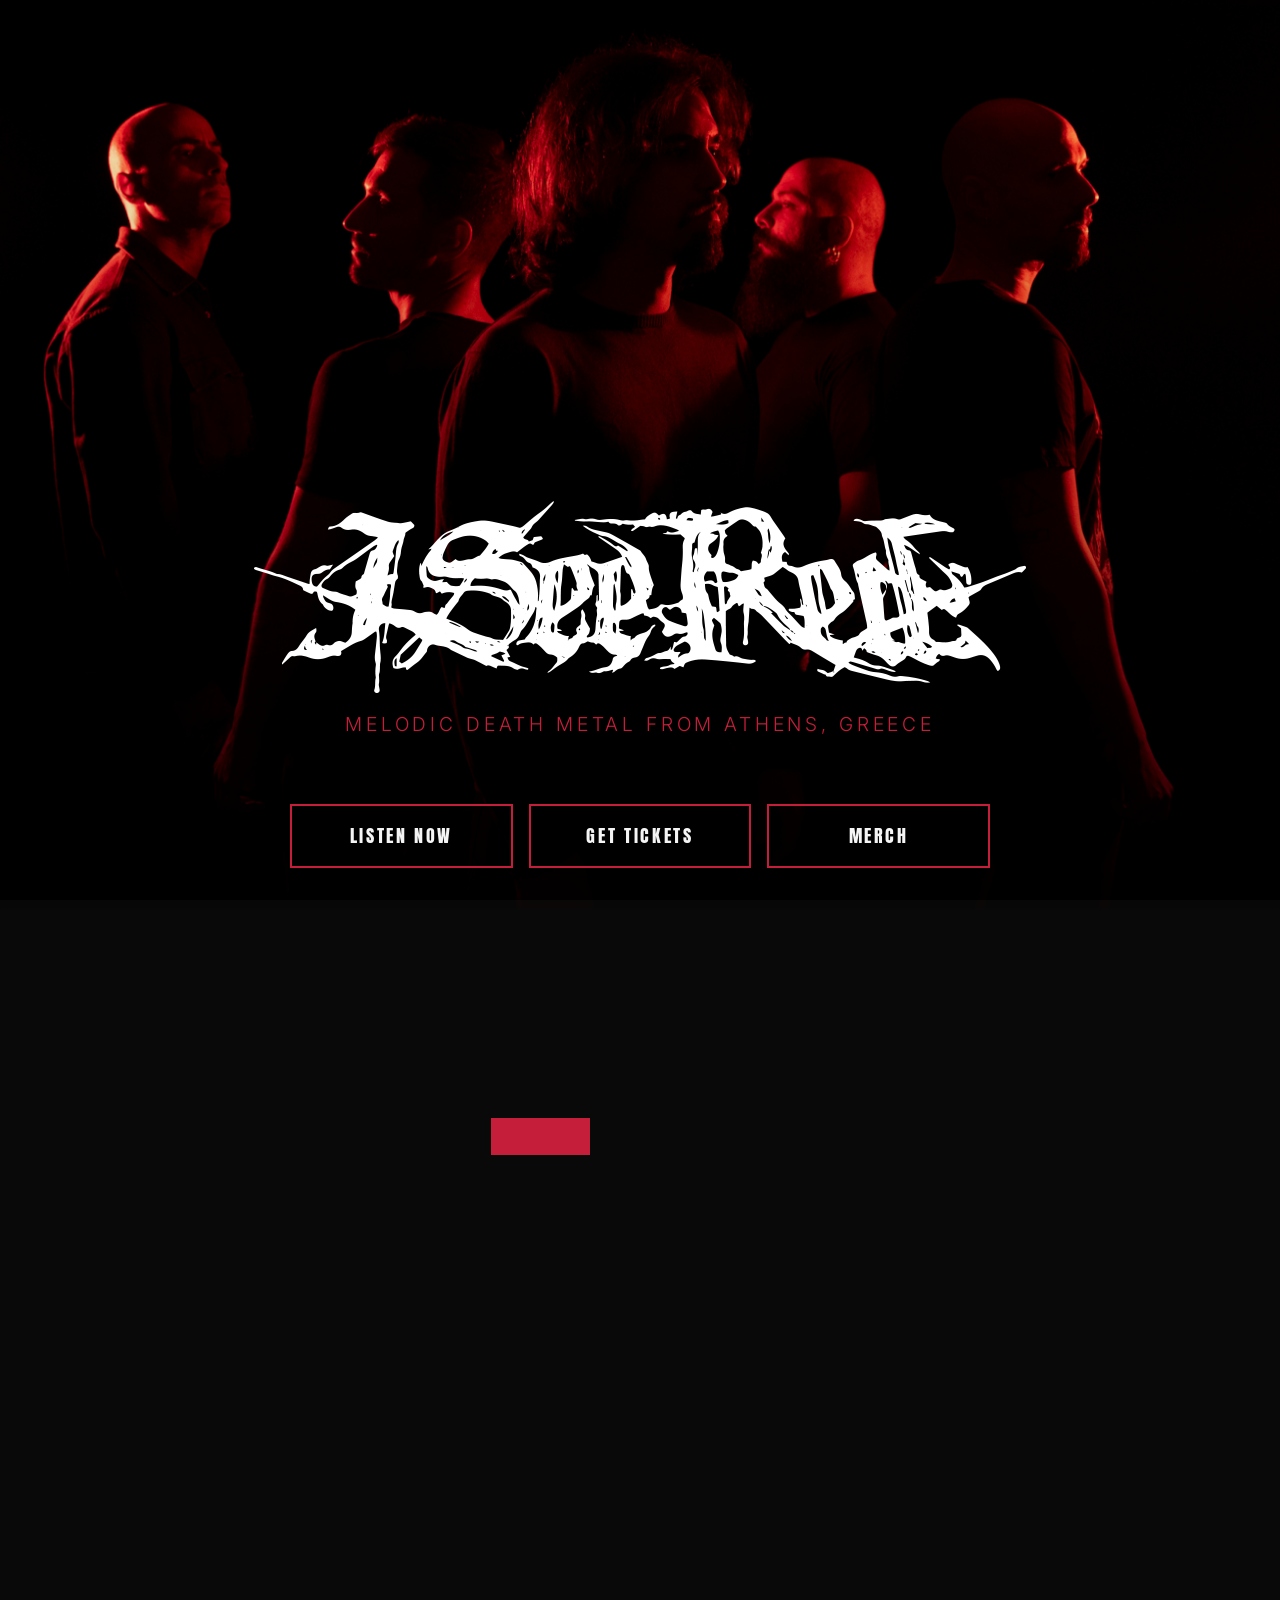
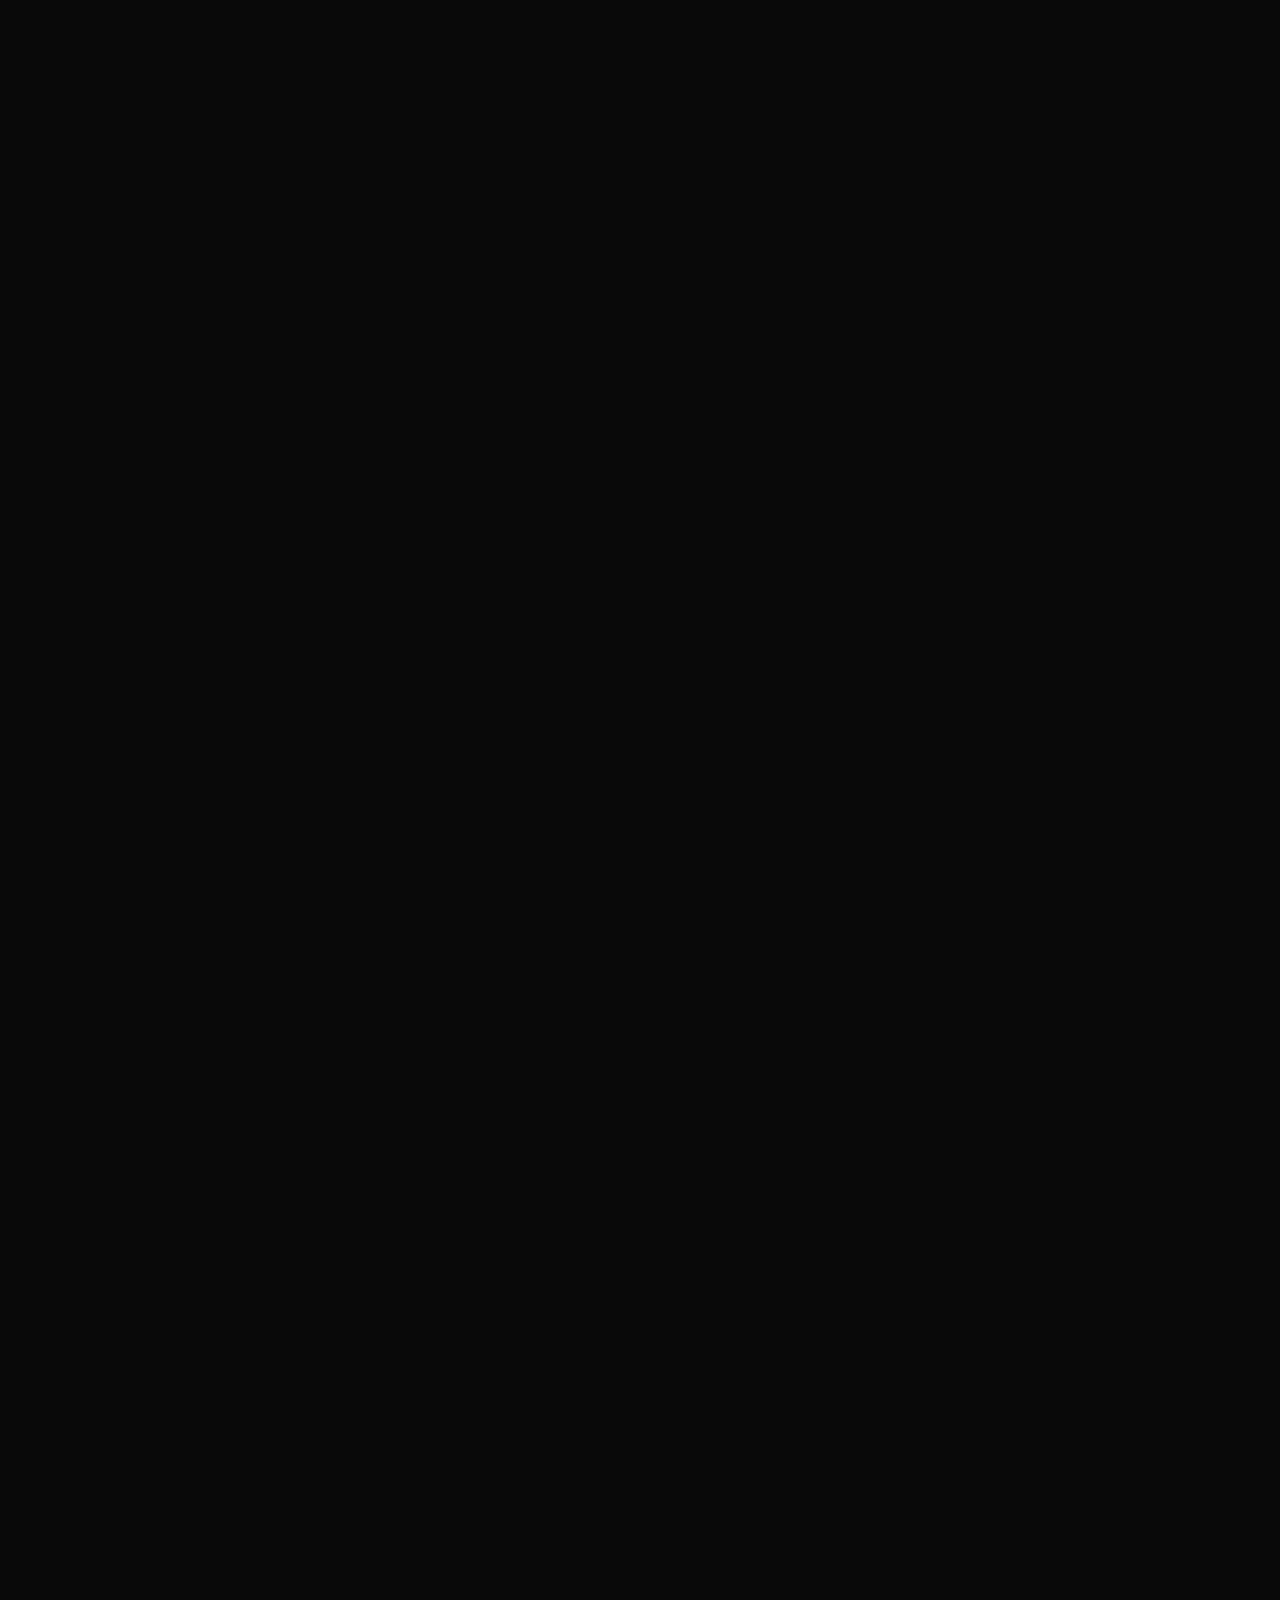
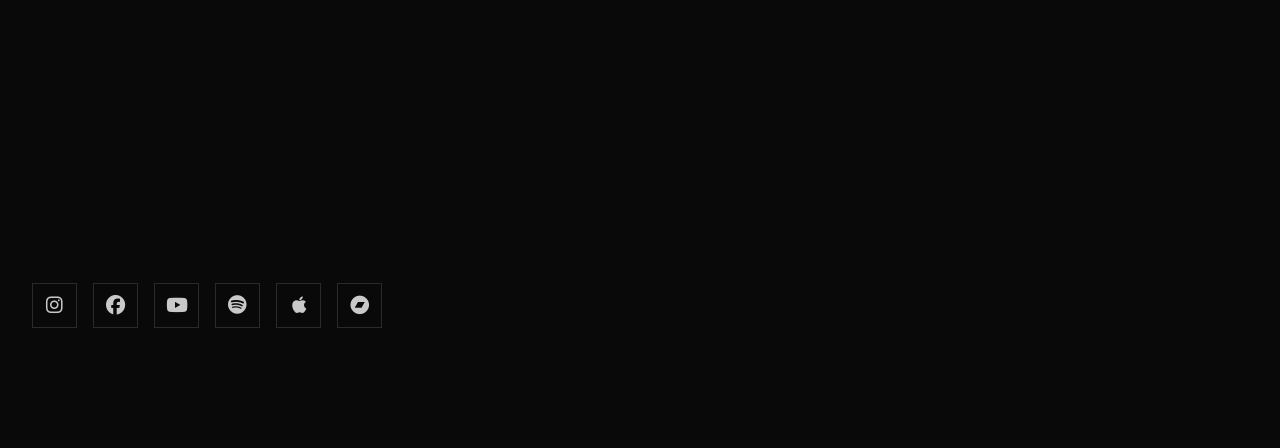
==== commit 2d4e6795: "Add files via upload" ====
--- a/index.html
+++ b/index.html
@@ -7,6 +7,7 @@
     <meta name="keywords" content="I See Red, death metal, metal band, modern metal, metalcore, tour dates, merch">
     <meta name="author" content="I See Red">
 
+    <!-- Open Graph / Social Media Meta Tags -->
     <meta property="og:title" content="I See Red | Melodic Death Metal from Athens, Greece">
     <meta property="og:description" content="Official website of I See Red. Tour dates, merch, new releases, and press assets.">
     <meta property="og:type" content="website">
@@ -15,42 +16,60 @@
     <meta property="og:image:width" content="1200">
     <meta property="og:image:height" content="630">
 
+    <!-- Twitter Card Meta Tags -->
     <meta name="twitter:card" content="summary_large_image">
     <meta name="twitter:title" content="I See Red | Melodic Death Metal from Athens, Greece">
     <meta name="twitter:description" content="Official website of I See Red. Tour dates, merch, new releases, and press assets.">
     <meta name="twitter:image" content="https://thunderfork.github.io/iseered-band-site/assets/images/band-photo-red2.png">
 
     <meta name="theme-color" content="#c41e3a">
-    <link rel="icon" href="/favicon.ico">
+    
+    <!-- Favicon & Icons -->
+    <link rel="icon" type="image/svg+xml" href="/favicon.svg">
+    <link rel="icon" type="image/png" sizes="32x32" href="assets/icons/favicon-32x32.png">
+    <link rel="icon" type="image/png" sizes="16x16" href="assets/icons/favicon-16x16.png">
+    <link rel="apple-touch-icon" sizes="180x180" href="/assets/icons/apple-touch-icon.png">
+    <link rel="manifest" href="/assets/icons/site.webmanifest">
+    
     <title>I See Red | Melodic Death Metal from Athens, Greece</title>
     <link rel="canonical" href="https://thunderfork.github.io/iseered-band-site/">
 
+    <!-- Google Fonts -->
     <link rel="preconnect" href="https://fonts.googleapis.com">
     <link rel="preconnect" href="https://fonts.gstatic.com" crossorigin>
     <link href="https://fonts.googleapis.com/css2?family=Anton&family=Inter:wght@300;400;500;600;700&family=Metal+Mania&display=swap" rel="stylesheet">
+    
+    <!-- Font Awesome Icons -->
+    <link rel="stylesheet" href="https://cdnjs.cloudflare.com/ajax/libs/font-awesome/6.5.1/css/all.min.css">
+    
     <link rel="stylesheet" href="styles.css">
 </head>
 <body>
 
+    <!-- ===== BACKGROUND WRAPPER ===== -->
+    <div class="site-background" aria-hidden="true"></div>
+
+    <!-- ===== SKIP LINK ===== -->
     <a href="#main-content" class="skip-link">Skip to main content</a>
 
-        <!-- Navigation -->
+    <!-- ===== NAVIGATION ===== -->
     <nav class="nav" role="navigation" aria-label="Main navigation">
         <div class="container nav-content">
-            <ul class="nav-menu nav-menu-left">
+            <ul class="nav-menu nav-menu-left" id="main-menu">
                 <li><a href="#release">News</a></li>
                 <li><a href="#tour">Live</a></li>
                 <li><a href="#merch">Merch</a></li>
             </ul>
-                <a href="#" class="nav-brand" aria-label="I See Red home">
-                    <img src="assets/images/logo_white.png" alt="I See Red" class="nav-brand-logo">
-                </a>
+            <a href="#" class="nav-brand" aria-label="I See Red home">
+                <img src="assets/images/logo_white.png" alt="I See Red" class="nav-brand-logo">
+            </a>
             <ul class="nav-menu nav-menu-right">
                 <li><a href="#about">About</a></li>
                 <li><a href="#press">Press</a></li>
                 <li><a href="#contact">Contact</a></li>
             </ul>
-            <button class="nav-toggle" aria-label="Toggle navigation menu" aria-expanded="false">
+            <button class="nav-toggle" aria-controls="main-menu" aria-expanded="false">
+                <span class="sr-only">Toggle navigation menu</span>
                 <span></span>
                 <span></span>
                 <span></span>
@@ -58,34 +77,26 @@
         </div>
     </nav>
 
-    <!-- Main Content -->
+    <!-- ===== MAIN CONTENT ===== -->
     <main id="main-content">
-       <!-- Hero Section -->
-<section class="hero" aria-label="Hero">
-
-    <img class="hero-bg-image" src="assets/images/band-photo-red2.png" alt="" aria-hidden="true">
-
-    <div class="hero-overlay"></div>
-
-    <div class="hero-content">
-       <h1 class="hero-title">
-  <img src="assets/images/logo_white.png" alt="I See Red" class="hero-logo">
-</h1>
-
-        <p class="hero-subtitle">
-            Melodic Death Metal from Athens, Greece
-        </p>
-
-        <div class="hero-cta">
-            <a href="#release" class="btn">Listen Now</a>
-            <a href="#tour" class="btn">Get Tickets</a>
-            <a href="#merch" class="btn">Merch</a>
-        </div>
-    </div>
-
-</section>
-
-        <!-- Current Release Section -->
+
+        <!-- ===== HERO SECTION ===== -->
+        <section class="hero" aria-label="Hero">
+            <div class="hero-overlay"></div>
+            <div class="hero-content">
+                <h1 class="hero-title">
+                    <img src="assets/images/logo_white.png" alt="I See Red" class="hero-logo">
+                </h1>
+                <p class="hero-subtitle">Melodic Death Metal from Athens, Greece</p>
+                <div class="hero-cta">
+                    <a href="#release" class="btn">Listen Now</a>
+                    <a href="#tour" class="btn">Get Tickets</a>
+                    <a href="#merch" class="btn">Merch</a>
+                </div>
+            </div>
+        </section>
+
+        <!-- ===== CURRENT RELEASE SECTION ===== -->
         <section class="section release" id="release" aria-label="Current Release">
             <div class="container">
                 <h2 class="section-title">Latest Release</h2>
@@ -93,331 +104,116 @@
                     <div class="release-media">
                         <span class="release-badge">New Single</span>
                         <div class="release-video">
+                            <div class="video-loader" aria-hidden="true">Loading video...</div>
                             <iframe
                                 src="https://www.youtube.com/embed/zuOUN-VSI40"
                                 title="I See Red - We, the Void (Official Video)"
                                 frameborder="0"
                                 allow="accelerometer; autoplay; clipboard-write; encrypted-media; gyroscope; picture-in-picture; web-share"
                                 allowfullscreen
-                                loading="lazy">
+                                loading="lazy"
+                                onload="this.style.opacity='1'; this.previousElementSibling.style.display='none';">
                             </iframe>
                         </div>
                     </div>
                     <div class="release-info">
                         <p class="release-label">Out Now</p>
-                        <h3 class="release-title">We, the Void</h3>
+                        <h2 class="release-title">We, the Void</h2>
                         <p class="release-meta">Single • 2026 • 4:23</p>
                         <p class="release-description">
                             The latest single from I See Red's upcoming album, Red is Dead. A crushing blend of modern death metal aggression and atmospheric depth.
                         </p>
                         <div class="release-links">
-                            <a href="https://open.spotify.com/artist/1yibziitCge1Mpgqj1mxcq" aria-label="Listen on Spotify">Spotify</a>
-                            <a href="https://music.apple.com/us/artist/i-see-red/1543452295" aria-label="Listen on Apple Music">Apple Music</a>
-                            <a href="https://music.youtube.com/channel/UC_uO7e_5PhX8T_izXsSDJhQ" aria-label="Listen on YouTube Music">YouTube</a>
-                            <a href="https://iseeredgr.bandcamp.com" aria-label="Listen on Bandcamp">Bandcamp</a>
+                            <a href="https://open.spotify.com/artist/1yibziitCge1Mpgqj1mxcq" target="_blank" rel="noopener noreferrer" aria-label="Listen on Spotify">Spotify</a>
+                            <a href="https://music.apple.com/us/artist/i-see-red/1543452295" target="_blank" rel="noopener noreferrer" aria-label="Listen on Apple Music">Apple Music</a>
+                            <a href="https://music.youtube.com/channel/UC_uO7e_5PhX8T_izXsSDJhQ" target="_blank" rel="noopener noreferrer" aria-label="Listen on YouTube Music">YouTube</a>
+                            <a href="https://iseeredgr.bandcamp.com" target="_blank" rel="noopener noreferrer" aria-label="Listen on Bandcamp">Bandcamp</a>
                         </div>
                     </div>
                 </div>
             </div>
         </section>
 
-        <!-- Tour Dates Section -->
+        <!-- ===== TOUR DATES SECTION ===== -->
 <section class="section tour" id="tour" aria-label="Live Shows">
     <div class="container">
         <h2 class="section-title">Live Shows</h2>
-
-        <script charset="utf-8" src="https://widgetv3.bandsintown.com/main.min.js"></script>
-<a class="bit-widget-initializer"
-    data-artist-name="id_15655689"
-    data-app-id="7994d2f75603c8e88c1bb0cb1fe54b9e"
-    data-background-color="rgba(0,0,0,0)"
-    data-text-color="rgba(245,245,245,1)"
-    data-link-color="rgba(196,30,58,1)"
-    data-link-text-color="rgba(245,245,245,1)"
-    data-separator-color="rgba(61,61,61,1)"
-    data-display-local-dates="true"
-    data-display-past-dates="false"
-    data-display-details="true"
-    data-social-share-icon="false"
-    data-location-capitalization="capitalize"
-    data-display-start-time="false"
-    data-display-lineup="false"
-    data-date-format="MMMM DD YYYY"
-    data-date-capitalization="uppercase"
-    data-event-rsvp-position="right"
-    data-follow-section-position="hidden"
-    data-follow-section-alignment="left"
-    data-follow-section-cta-text="FOLLOW"
-    data-display-limit="5"
-    data-bit-logo-position="hidden"
-    data-event-ticket-cta-size="large"
-    data-event-ticket-text="TICKETS"
-    data-event-ticket-icon="true"
-    data-event-ticket-cta-bg-color="rgba(196,30,58,1)"
-    data-event-ticket-cta-text-color="rgba(245,245,245,1)"
-    data-event-ticket-cta-border-width="1px"
-    data-event-ticket-cta-border-radius="200px"
-    data-sold-out-button-background-color="rgba(42,42,42,1)"
-    data-sold-out-button-text-color="rgba(201,201,201,1)"
-    data-sold-out-button-clickable="false"
-    data-event-rsvp-cta-size="medium"
-    data-event-rsvp-text="RSVP"
-    data-event-rsvp-icon="true"
-    data-event-rsvp-cta-border-width="1px"
-    data-event-rsvp-cta-border-radius="200px"
-    data-play-my-city-position="hidden"
-    data-follow-section-cta-size="small"
-    data-play-my-city-cta-size="small"
-    data-play-my-city-cta-icon="true"
-    data-follow-section-cta-icon="true"
-></a>
+        <div class="tour-widget-container">
+            
+            <script charset="utf-8" src="https://widgetv3.bandsintown.com/main.min.js" async defer></script>
+            <a class="bit-widget-initializer"
+                data-artist-name="id_15655689"
+                data-app-id="7994d2f75603c8e88c1bb0cb1fe54b9e"
+                data-background-color="rgba(0,0,0,0)"
+                data-text-color="rgba(245,245,245,1)"
+                data-link-color="rgba(196,30,58,1)"
+                data-link-text-color="rgba(245,245,245,1)"
+                data-separator-color="rgba(61,61,61,1)"
+                data-display-local-dates="true"
+                data-display-past-dates="false"
+                data-display-details="true"
+                data-social-share-icon="false"
+                data-location-capitalization="capitalize"
+                data-display-start-time="false"
+                data-display-lineup="false"
+                data-date-format="MMMM DD YYYY"
+                data-date-capitalization="uppercase"
+                data-event-rsvp-position="right"
+                data-follow-section-position="hidden"
+                data-follow-section-alignment="left"
+                data-follow-section-cta-text="FOLLOW"
+                data-display-limit="5"
+                data-bit-logo-position="hidden"
+                data-event-ticket-cta-size="large"
+                data-event-ticket-text="TICKETS"
+                data-event-ticket-icon="true"
+                data-event-ticket-cta-bg-color="rgba(196,30,58,1)"
+                data-event-ticket-cta-text-color="rgba(245,245,245,1)"
+                data-event-ticket-cta-border-width="1px"
+                data-event-ticket-cta-border-radius="200px"
+                data-sold-out-button-background-color="rgba(42,42,42,1)"
+                data-sold-out-button-text-color="rgba(201,201,201,1)"
+                data-sold-out-button-clickable="false"
+                data-event-rsvp-cta-size="medium"
+                data-event-rsvp-text="RSVP"
+                data-event-rsvp-icon="true"
+                data-event-rsvp-cta-border-width="1px"
+                data-event-rsvp-cta-border-radius="200px"
+                data-play-my-city-position="hidden"
+                data-follow-section-cta-size="small"
+                data-play-my-city-cta-size="small"
+                data-play-my-city-cta-icon="true"
+                data-follow-section-cta-icon="true">
+            </a>
+        </div>
     </div>
 </section>
 
-        <!-- Merch Section -->
+        <!-- ===== MERCH SECTION ===== -->
         <section class="section merch" id="merch" aria-label="Merchandise">
             <div class="container">
                 <h2 class="section-title">Merch</h2>
-                <div class="merch-row">
-                    <h3 class="merch-row-title">Music (CDs & Vinyl)</h3>
-                    <div class="merch-carousel" data-row="music">
-                        <div class="merch-track">
-                            <article class="merch-item">
-                        <div class="merch-item-image">
-                            <span class="merch-item-badge">New</span>
-                            <div class="merch-item-img" style="width: 100%; height: 100%; display: flex; align-items: center; justify-content: center; background: linear-gradient(135deg, #1a1a1a, #0a0a0a);">
-                                <svg width="150" height="150" viewBox="0 0 150 150" fill="none" xmlns="http://www.w3.org/2000/svg">
-                                    <circle cx="75" cy="75" r="60" fill="#1a1a1a"/>
-                                    <path d="M75 40 L75 110 M50 65 L75 40 L100 65" stroke="#c41e3a" stroke-width="2"/>
-                                </svg>
-                            </div>
-                        </div>
-                        <div class="merch-item-info">
-                            <h3 class="merch-item-title">Vinyl - Eternal Darkness</h3>
-                            <p class="merch-item-price">€45.00</p>
-                            <div class="merch-item-actions">
-                                <a href="#" class="btn btn-primary" style="flex: 1; text-align: center;">Add to Cart</a>
-                            </div>
-                        </div>
-                    </article>
-<article class="merch-item">
-                        <div class="merch-item-image">
-                            <span class="merch-item-badge">New</span>
-                            <div class="merch-item-img" style="width: 100%; height: 100%; display: flex; align-items: center; justify-content: center; background: linear-gradient(135deg, #1a1a1a, #0a0a0a);">
-                                <svg width="150" height="150" viewBox="0 0 150 150" fill="none" xmlns="http://www.w3.org/2000/svg">
-                                    <circle cx="75" cy="75" r="60" fill="#1a1a1a"/>
-                                    <path d="M75 40 L75 110 M50 65 L75 40 L100 65" stroke="#c41e3a" stroke-width="2"/>
-                                </svg>
-                            </div>
-                        </div>
-                        <div class="merch-item-info">
-                            <h3 class="merch-item-title">Vinyl - Eternal Darkness</h3>
-                            <p class="merch-item-price">€45.00</p>
-                            <div class="merch-item-actions">
-                                <a href="#" class="btn btn-primary" style="flex: 1; text-align: center;">Add to Cart</a>
-                            </div>
-                        </div>
-                    </article>
-                        </div>
-                    </div>
-                </div>
-
-<div class="merch-row">
-                    <h3 class="merch-row-title">Clothing</h3>
-                    <div class="merch-carousel" data-row="clothing">
-                        <div class="merch-track">
-                            <article class="merch-item">
-                        <div class="merch-item-image">
-                            <span class="merch-item-badge">Limited</span>
-                            <div class="merch-item-img" style="width: 100%; height: 100%; display: flex; align-items: center; justify-content: center; background: linear-gradient(135deg, #1a1a1a, #0a0a0a);">
-                                <svg width="150" height="150" viewBox="0 0 150 150" fill="none" xmlns="http://www.w3.org/2000/svg">
-                                    <rect x="40" y="30" width="70" height="90" fill="#1a1a1a"/>
-                                    <path d="M75 50 L75 100 M55 70 L75 50 L95 70" stroke="#c41e3a" stroke-width="2"/>
-                                </svg>
-                            </div>
-                        </div>
-                        <div class="merch-item-info">
-                            <h3 class="merch-item-title">Eternal Darkness Tee</h3>
-                            <p class="merch-item-price">€35.00</p>
-                            <div class="merch-item-actions">
-                                <a href="#" class="btn btn-primary" style="flex: 1; text-align: center;">Add to Cart</a>
-                            </div>
-                        </div>
-                    </article>
-<article class="merch-item">
-                        <div class="merch-item-image">
-                            <div class="merch-item-img" style="width: 100%; height: 100%; display: flex; align-items: center; justify-content: center; background: linear-gradient(135deg, #1a1a1a, #0a0a0a);">
-                                <svg width="150" height="150" viewBox="0 0 150 150" fill="none" xmlns="http://www.w3.org/2000/svg">
-                                    <rect x="35" y="25" width="80" height="100" fill="#1a1a1a"/>
-                                    <circle cx="75" cy="65" r="15" stroke="#c41e3a" stroke-width="2"/>
-                                    <path d="M55 95 L95 95" stroke="#c41e3a" stroke-width="2"/>
-                                </svg>
-                            </div>
-                        </div>
-                        <div class="merch-item-info">
-                            <h3 class="merch-item-title">Band Logo Hoodie</h3>
-                            <p class="merch-item-price">€60.00</p>
-                            <div class="merch-item-actions">
-                                <a href="#" class="btn btn-primary" style="flex: 1; text-align: center;">Add to Cart</a>
-                            </div>
-                        </div>
-                    </article>
-<article class="merch-item">
-                        <div class="merch-item-image">
-                            <span class="merch-item-badge">Limited</span>
-                            <div class="merch-item-img" style="width: 100%; height: 100%; display: flex; align-items: center; justify-content: center; background: linear-gradient(135deg, #1a1a1a, #0a0a0a);">
-                                <svg width="150" height="150" viewBox="0 0 150 150" fill="none" xmlns="http://www.w3.org/2000/svg">
-                                    <rect x="40" y="30" width="70" height="90" fill="#1a1a1a"/>
-                                    <path d="M75 50 L75 100 M55 70 L75 50 L95 70" stroke="#c41e3a" stroke-width="2"/>
-                                </svg>
-                            </div>
-                        </div>
-                        <div class="merch-item-info">
-                            <h3 class="merch-item-title">Eternal Darkness Tee</h3>
-                            <p class="merch-item-price">€35.00</p>
-                            <div class="merch-item-actions">
-                                <a href="#" class="btn btn-primary" style="flex: 1; text-align: center;">Add to Cart</a>
-                            </div>
-                        </div>
-                    </article>
-<article class="merch-item">
-                        <div class="merch-item-image">
-                            <div class="merch-item-img" style="width: 100%; height: 100%; display: flex; align-items: center; justify-content: center; background: linear-gradient(135deg, #1a1a1a, #0a0a0a);">
-                                <svg width="150" height="150" viewBox="0 0 150 150" fill="none" xmlns="http://www.w3.org/2000/svg">
-                                    <rect x="35" y="25" width="80" height="100" fill="#1a1a1a"/>
-                                    <circle cx="75" cy="65" r="15" stroke="#c41e3a" stroke-width="2"/>
-                                    <path d="M55 95 L95 95" stroke="#c41e3a" stroke-width="2"/>
-                                </svg>
-                            </div>
-                        </div>
-                        <div class="merch-item-info">
-                            <h3 class="merch-item-title">Band Logo Hoodie</h3>
-                            <p class="merch-item-price">€60.00</p>
-                            <div class="merch-item-actions">
-                                <a href="#" class="btn btn-primary" style="flex: 1; text-align: center;">Add to Cart</a>
-                            </div>
-                        </div>
-                    </article>
-                        </div>
-                    </div>
-                </div>
-
-<div class="merch-row">
-                    <h3 class="merch-row-title">Accessories</h3>
-                    <div class="merch-carousel" data-row="accessories">
-                        <div class="merch-track">
-                            <article class="merch-item">
-                        <div class="merch-item-image">
-                            <div class="merch-item-img" style="width: 100%; height: 100%; display: flex; align-items: center; justify-content: center; background: linear-gradient(135deg, #1a1a1a, #0a0a0a);">
-                                <svg width="150" height="150" viewBox="0 0 150 150" fill="none" xmlns="http://www.w3.org/2000/svg">
-                                    <rect x="50" y="40" width="50" height="70" fill="#1a1a1a"/>
-                                    <rect x="55" y="45" width="40" height="60" fill="#2a2a2a"/>
-                                </svg>
-                            </div>
-                        </div>
-                        <div class="merch-item-info">
-                            <h3 class="merch-item-title">Enamel Pin Set</h3>
-                            <p class="merch-item-price">€20.00</p>
-                            <div class="merch-item-actions">
-                                <a href="#" class="btn btn-primary" style="flex: 1; text-align: center;">Add to Cart</a>
-                            </div>
-                        </div>
-                    </article>
-<article class="merch-item">
-                        <div class="merch-item-image">
-                            <div class="merch-item-img" style="width: 100%; height: 100%; display: flex; align-items: center; justify-content: center; background: linear-gradient(135deg, #1a1a1a, #0a0a0a);">
-                                <svg width="150" height="150" viewBox="0 0 150 150" fill="none" xmlns="http://www.w3.org/2000/svg">
-                                    <rect x="35" y="60" width="80" height="50" fill="#1a1a1a"/>
-                                    <path d="M45 75 L105 75 M45 85 L105 85 M45 95 L85 95" stroke="#c41e3a" stroke-width="2"/>
-                                </svg>
-                            </div>
-                        </div>
-                        <div class="merch-item-info">
-                            <h3 class="merch-item-title">Tour Poster 2026</h3>
-                            <p class="merch-item-price">€25.00</p>
-                            <div class="merch-item-actions">
-                                <a href="#" class="btn btn-primary" style="flex: 1; text-align: center;">Add to Cart</a>
-                            </div>
-                        </div>
-                    </article>
-<article class="merch-item">
-                        <div class="merch-item-image">
-                            <div class="merch-item-img" style="width: 100%; height: 100%; display: flex; align-items: center; justify-content: center; background: linear-gradient(135deg, #1a1a1a, #0a0a0a);">
-                                <svg width="150" height="150" viewBox="0 0 150 150" fill="none" xmlns="http://www.w3.org/2000/svg">
-                                    <circle cx="75" cy="75" r="50" fill="#1a1a1a"/>
-                                    <path d="M75 50 L75 100" stroke="#c41e3a" stroke-width="3"/>
-                                </svg>
-                            </div>
-                        </div>
-                        <div class="merch-item-info">
-                            <h3 class="merch-item-title">Logo Patch</h3>
-                            <p class="merch-item-price">€12.00</p>
-                            <div class="merch-item-actions">
-                                <a href="#" class="btn btn-primary" style="flex: 1; text-align: center;">Add to Cart</a>
-                            </div>
-                        </div>
-                    </article>
-<article class="merch-item">
-                        <div class="merch-item-image">
-                            <div class="merch-item-img" style="width: 100%; height: 100%; display: flex; align-items: center; justify-content: center; background: linear-gradient(135deg, #1a1a1a, #0a0a0a);">
-                                <svg width="150" height="150" viewBox="0 0 150 150" fill="none" xmlns="http://www.w3.org/2000/svg">
-                                    <rect x="50" y="40" width="50" height="70" fill="#1a1a1a"/>
-                                    <rect x="55" y="45" width="40" height="60" fill="#2a2a2a"/>
-                                </svg>
-                            </div>
-                        </div>
-                        <div class="merch-item-info">
-                            <h3 class="merch-item-title">Enamel Pin Set</h3>
-                            <p class="merch-item-price">€20.00</p>
-                            <div class="merch-item-actions">
-                                <a href="#" class="btn btn-primary" style="flex: 1; text-align: center;">Add to Cart</a>
-                            </div>
-                        </div>
-                    </article>
-<article class="merch-item">
-                        <div class="merch-item-image">
-                            <div class="merch-item-img" style="width: 100%; height: 100%; display: flex; align-items: center; justify-content: center; background: linear-gradient(135deg, #1a1a1a, #0a0a0a);">
-                                <svg width="150" height="150" viewBox="0 0 150 150" fill="none" xmlns="http://www.w3.org/2000/svg">
-                                    <rect x="35" y="60" width="80" height="50" fill="#1a1a1a"/>
-                                    <path d="M45 75 L105 75 M45 85 L105 85 M45 95 L85 95" stroke="#c41e3a" stroke-width="2"/>
-                                </svg>
-                            </div>
-                        </div>
-                        <div class="merch-item-info">
-                            <h3 class="merch-item-title">Tour Poster 2026</h3>
-                            <p class="merch-item-price">€25.00</p>
-                            <div class="merch-item-actions">
-                                <a href="#" class="btn btn-primary" style="flex: 1; text-align: center;">Add to Cart</a>
-                            </div>
-                        </div>
-                    </article>
-<article class="merch-item">
-                        <div class="merch-item-image">
-                            <div class="merch-item-img" style="width: 100%; height: 100%; display: flex; align-items: center; justify-content: center; background: linear-gradient(135deg, #1a1a1a, #0a0a0a);">
-                                <svg width="150" height="150" viewBox="0 0 150 150" fill="none" xmlns="http://www.w3.org/2000/svg">
-                                    <circle cx="75" cy="75" r="50" fill="#1a1a1a"/>
-                                    <path d="M75 50 L75 100" stroke="#c41e3a" stroke-width="3"/>
-                                </svg>
-                            </div>
-                        </div>
-                        <div class="merch-item-info">
-                            <h3 class="merch-item-title">Logo Patch</h3>
-                            <p class="merch-item-price">€12.00</p>
-                            <div class="merch-item-actions">
-                                <a href="#" class="btn btn-primary" style="flex: 1; text-align: center;">Add to Cart</a>
-                            </div>
-                        </div>
-                    </article>
-                        </div>
-                    </div>
-                </div>
-                <div class="tour-view-all">
-                    <a href="#" class="btn btn-secondary">View All Merch</a>
+                <p style="text-align:center; color:var(--color-white-dim); margin-bottom:var(--spacing-lg);">
+                    Merch store coming soon! In the meantime, check out our music on <a href="https://iseeredgr.bandcamp.com" target="_blank" rel="noopener noreferrer" style="color:var(--color-red);">Bandcamp</a>.
+                </p>
+                <div class="merch-grid-placeholder">
+                    <div>
+                        <i class="fas fa-compact-disc"></i>
+                        <p>Visit our <a href="https://iseeredgr.bandcamp.com" target="_blank" rel="noopener noreferrer" style="color:var(--color-red);">Bandcamp</a> for music</p>
+                    </div>
+                    <div>
+                        <i class="fas fa-tshirt"></i>
+                        <p>Merch store coming soon</p>
+                    </div>
+                    <div>
+                        <i class="fas fa-ticket-alt"></i>
+                        <p>Check <a href="#tour" style="color:var(--color-red);">tour dates</a> for merch at shows</p>
+                    </div>
                 </div>
             </div>
         </section>
 
-        <!-- About Section -->
+        <!-- ===== ABOUT SECTION ===== -->
         <section class="section about" id="about" aria-label="About">
             <div class="container">
                 <h2 class="section-title">About</h2>
@@ -425,71 +221,67 @@
                     <div class="about-image">
                         <img class="about-img" src="assets/images/band-photo-red2.png" alt="I See Red band photo">
                     </div>
-                    <div class="about-content">                      
-                        <h3 class="section-title" style="font-size: 2.5rem;">The Band</h3>
+                    <div class="about-content">
+                        <h2 class="about-title">The Band</h2>
                         <p class="about-text">
                             Emerging from the depths of modern metal, I See Red delivers a sonic assault that blends the raw aggression of death metal and contemporary production. Formed with a vision to push boundaries while honoring the genre's roots, the band crafts crushing riffs, thunderous rhythms, and haunting melodies that resonate with both old-school metalheads and new generations.
                         </p>
                         <p class="about-text">
-                            <!-- TODO: replace "xxx" with your third reference band --> Drawing inspiration from acts like At the Gates, In Flames, and xxx, I See Red has carved out a unique sonic identity that's equally comfortable in underground clubs and festival stages across Europe.
+                            Drawing inspiration from acts like At the Gates, In Flames, and Gojira, I See Red has carved out a unique sonic identity that's equally comfortable in underground clubs and festival stages across Europe.
                         </p>
                         <div class="about-social">
-                            <a href="#" aria-label="Instagram">
-                                <svg width="20" height="20" viewBox="0 0 24 24" fill="currentColor">
-                                    <path d="M12 2.163c3.204 0 3.584.012 4.85.07 3.252.148 4.771 1.691 4.919 4.919.058 1.265.069 1.645.069 4.849 0 3.205-.012 3.584-.069 4.849-.149 3.225-1.664 4.771-4.919 4.919-1.266.058-1.644.07-4.85.07-3.204 0-3.584-.012-4.849-.07-3.26-.149-4.771-1.699-4.919-4.92-.058-1.265-.07-1.644-.07-4.849 0-3.204.013-3.583.07-4.849.149-3.227 1.664-4.771 4.919-4.919 1.266-.057 1.645-.069 4.849-.069zm0-2.163c-3.259 0-3.667.014-4.947.072-4.358.2-6.78 2.618-6.98 6.98-.059 1.281-.073 1.689-.073 4.948 0 3.259.014 3.668.072 4.948.2 4.358 2.618 6.78 6.98 6.98 1.281.058 1.689.072 4.948.072 3.259 0 3.668-.014 4.948-.072 4.354-.2 6.782-2.618 6.979-6.98.059-1.28.073-1.689.073-4.948 0-3.259-.014-3.667-.072-4.947-.196-4.354-2.617-6.78-6.979-6.98-1.281-.059-1.69-.073-4.949-.073zm0 5.838c-3.403 0-6.162 2.759-6.162 6.162s2.759 6.163 6.162 6.163 6.162-2.759 6.162-6.163c0-3.403-2.759-6.162-6.162-6.162zm0 10.162c-2.209 0-4-1.79-4-4 0-2.209 1.791-4 4-4s4 1.791 4 4c0 2.21-1.791 4-4 4zm6.406-11.845c-.796 0-1.441.645-1.441 1.44s.645 1.44 1.441 1.44c.795 0 1.439-.645 1.439-1.44s-.644-1.44-1.439-1.44z"/>
-                                </svg>
+                            <a href="https://www.instagram.com/i.see.red/" target="_blank" rel="noopener noreferrer" aria-label="Instagram" class="social-icon">
+                                <i class="fab fa-instagram"></i>
                             </a>
-                            <a href="#" aria-label="Facebook">
-                                <svg width="20" height="20" viewBox="0 0 24 24" fill="currentColor">
-                                    <path d="M24 12.073c0-6.627-5.373-12-12-12s-12 5.373-12 12c0 5.99 4.388 10.954 10.125 11.854v-8.385H7.078v-3.47h3.047V9.43c0-3.007 1.792-4.669 4.533-4.669 1.312 0 2.686.235 2.686.235v2.953H15.83c-1.491 0-1.956.925-1.956 1.874v2.25h3.328l-.532 3.47h-2.796v8.385C19.612 23.027 24 18.062 24 12.073z"/>
-                                </svg>
+                            <a href="https://www.facebook.com/iseeredofficial/" target="_blank" rel="noopener noreferrer" aria-label="Facebook" class="social-icon">
+                                <i class="fab fa-facebook"></i>
                             </a>
-                            <a href="#" aria-label="YouTube">
-                                <svg width="20" height="20" viewBox="0 0 24 24" fill="currentColor">
-                                    <path d="M23.498 6.186a3.016 3.016 0 0 0-2.122-2.136C19.505 3.545 12 3.545 12 3.545s-7.505 0-9.377.505A3.017 3.017 0 0 0 .502 6.186C0 8.07 0 12 0 12s0 3.93.502 5.814a3.016 3.016 0 0 0 2.122 2.136c1.871.505 9.376.505 9.376.505s7.505 0 9.377-.505a3.015 3.015 0 0 0 2.122-2.136C24 15.93 24 12 24 12s0-3.93-.502-5.814zM9.545 15.568V8.432L15.818 12l-6.273 3.568z"/>
-                                </svg>
+                            <a href="https://www.youtube.com/@iseered-ls6zk" target="_blank" rel="noopener noreferrer" aria-label="YouTube" class="social-icon">
+                                <i class="fab fa-youtube"></i>
                             </a>
-                            <a href="#" aria-label="Spotify">
-                                <svg width="20" height="20" viewBox="0 0 24 24" fill="currentColor">
-                                    <path d="M12 0C5.4 0 0 5.4 0 12s5.4 12 12 12 12-5.4 12-12S18.66 0 12 0zm5.521 17.34c-.24.359-.66.48-1.021.24-2.82-1.74-6.36-2.101-10.561-1.141-.418.122-.779-.179-.899-.539-.12-.421.18-.78.54-.9 4.56-1.021 8.52-.6 11.64 1.32.42.18.479.659.301 1.02zm1.44-3.3c-.301.42-.841.6-1.262.3-3.239-1.98-8.159-2.58-11.939-1.38-.479.12-1.02-.12-1.14-.6-.12-.48.12-1.021.6-1.141C9.6 9.9 15 10.561 18.72 12.84c.361.181.54.78.241 1.2zm.12-3.36C15.24 8.4 8.82 8.16 5.16 9.301c-.6.179-1.2-.181-1.38-.721-.18-.601.18-1.2.72-1.381 4.26-1.26 11.28-1.02 15.721 1.621.539.3.719 1.02.419 1.56-.299.421-1.02.599-1.559.3z"/>
-                                </svg>
+                            <a href="https://open.spotify.com/artist/1yibziitCge1Mpgqj1mxcq" target="_blank" rel="noopener noreferrer" aria-label="Spotify" class="social-icon">
+                                <i class="fab fa-spotify"></i>
                             </a>
-                        </div>
-                        
+                            <a href="https://music.apple.com/us/artist/i-see-red/1543452295" target="_blank" rel="noopener noreferrer" aria-label="Apple Music" class="social-icon">
+                                <i class="fab fa-apple"></i>
+                            </a>
+                            <a href="https://iseeredgr.bandcamp.com" target="_blank" rel="noopener noreferrer" aria-label="Bandcamp" class="social-icon">
+                                <i class="fab fa-bandcamp"></i>
+                            </a>
+                        </div>
                     </div>
                     <div class="about-members">
-                            <div class="about-member">
-                                <p class="about-member-name">Chris S.</p>
-                                <p class="about-member-role">Vocals</p>
-                            </div>
-                            <div class="about-member">
-                                <p class="about-member-name">Dimitris K.</p>
-                                <p class="about-member-role">Guitar</p>
-                            </div>
-                            <div class="about-member">
-                                <p class="about-member-name">Akis Ch.</p>
-                                <p class="about-member-role">Guitar</p>
-                            </div>
-                            <div class="about-member">
-                                <p class="about-member-name">Nick G.</p>
-                                <p class="about-member-role">Bass</p>
-                            </div>
-                            <div class="about-member">
-                                <p class="about-member-name">Ilias K.</p>
-                                <p class="about-member-role">Drums</p>
-                            </div>
-                        </div>
-                        
+                        <div class="about-member member-hover" data-photo="assets/images/chris-portrait.jpg">
+                            <p class="about-member-name">Chris S.</p>
+                            <p class="about-member-role">Vocals</p>
+                        </div>
+                        <div class="about-member member-hover" data-photo="assets/images/dimitris-portrait.jpg">
+                            <p class="about-member-name">Dimitris K.</p>
+                            <p class="about-member-role">Guitar</p>
+                        </div>
+                        <div class="about-member member-hover" data-photo="assets/images/akis-portrait.jpg">
+                            <p class="about-member-name">Akis Ch.</p>
+                            <p class="about-member-role">Guitar</p>
+                        </div>
+                        <div class="about-member member-hover" data-photo="assets/images/nikos-portrait.jpg">
+                            <p class="about-member-name">Nikos G.</p>
+                            <p class="about-member-role">Bass</p>
+                        </div>
+                        <div class="about-member member-hover" data-photo="assets/images/ilias-portrait.jpg">
+                            <p class="about-member-name">Ilias K.</p>
+                            <p class="about-member-role">Drums</p>
+                        </div>
+                    </div>
                 </div>
             </div>
         </section>
 
-        <!-- Press Assets Section -->
+        <!-- ===== PRESS ASSETS SECTION ===== -->
         <section class="section press" id="press" aria-label="Press Assets">
             <div class="container">
                 <h2 class="section-title">Press Assets</h2>
                 <div class="press-grid">
-                    <div class="press-card">                        
+                    <div class="press-card">
                         <h3 class="press-card-title">Press Photos</h3>
                         <p class="press-card-description">High-resolution band photos for press and promotional use. Available in both color and black & white.</p>
                         <ul class="press-card-list">
@@ -498,7 +290,7 @@
                             <li>Individual member portraits</li>
                             <li>Album artwork (3000x3000px)</li>
                         </ul>
-                        <a href="assets/downloads/press.zip" class="btn btn-primary" style="width: 100%; text-align: center;">Download .ZIP (45MB)</a>
+                        <a href="assets/downloads/press.zip" class="btn btn-primary">Download .ZIP (45MB)</a>
                     </div>
 
                     <div class="press-card">
@@ -510,7 +302,7 @@
                             <li>Official band bio</li>
                             <li>Tech & stage plot</li>
                         </ul>
-                        <a href="assets/downloads/epk.zip" class="btn btn-primary" style="width: 100%; text-align: center;">Download EPK</a>
+                        <a href="assets/downloads/epk.zip" class="btn btn-primary">Download EPK</a>
                     </div>
 
                     <div class="press-card">
@@ -522,7 +314,7 @@
                             <li>Brand color palette</li>
                             <li>Typography guidelines</li>
                         </ul>
-                        <a href="assets/downloads/branding.zip" class="btn btn-primary" style="width: 100%; text-align: center;">Download Assets</a>
+                        <a href="assets/downloads/branding.zip" class="btn btn-primary">Download Assets</a>
                     </div>
 
                     <div class="press-card">
@@ -534,10 +326,10 @@
                             <li>Notable quotes</li>
                             <li>Media contact info</li>
                         </ul>
-                        <a href="#" class="btn btn-primary" style="width: 100%; text-align: center;">View Press</a>
-                    </div>
-                </div>
-                <div class="tour-view-all" style="margin-top: var(--spacing-md);">
+                        <a href="#" class="btn btn-primary">View Press</a>
+                    </div>
+                </div>
+                <div class="tour-view-all">
                     <p style="color: var(--color-white-dim); font-size: 0.9rem; max-width: 600px; margin: 0 auto var(--spacing-sm);">
                         For press inquiries, high-resolution assets, or interview requests, please contact the band directly.
                     </p>
@@ -545,66 +337,71 @@
             </div>
         </section>
 
-        <!-- Contact Section -->
+        <!-- ===== CONTACT SECTION ===== -->
         <section class="section contact" id="contact" aria-label="Contact">
             <div class="container">
                 <h2 class="section-title">Contact</h2>
                 <div class="contact-grid">
-                    <div class="contact-info">                        
-                        <h3 class="contact-title">Booking & Inquiries</h3>
+                    <div class="contact-info">
                         <p class="contact-description">
-                            For booking inquiries, press requests, or general questions, please use the appropriate contact below. We typically respond within 48 hours.
+                            Have a question about booking, press, merch, or just want to say hello? 
+                            We'd love to hear from you. Drop us a message and we'll get back to you 
+                            within 48 hours.
                         </p>
-                        <div class="contact-details">
-                            <div class="contact-item">                        
-                                <div class="contact-item-text">
-                                    <strong>Management & Booking:</strong><br>
-                                    <a href="mailto:booking@iseeredband.com">booking@iseeredband.com</a>
-                                </div>
-                            </div>
-                            <div class="contact-item">
-                                <div class="contact-item-text">
-                                    <strong>Press & Media:</strong><br>
-                                    <a href="mailto:press@iseeredband.com">press@iseeredband.com</a>
-                                </div>
-                            </div>
-                            <div class="contact-item">
-                                <div class="contact-item-text">
-                                    <strong>Merch & Web Store:</strong><br>
-                                    <a href="mailto:merch@iseeredband.com">merch@iseeredband.com</a>
-                                </div>
-                            </div>
-                            <div class="contact-item">
-                                <div class="contact-item-text">
-                                    <strong>General Inquiries:</strong><br>
-                                    <a href="mailto:info@iseeredband.com">info@iseeredband.com</a>
-                                </div>
-                            </div>
-                        </div>
-                        <p style="color: var(--color-white-dim); font-size: 0.9rem; line-height: 1.7;">
-                            <strong>For booking inquiries, please include:</strong><br>
-                            • Date(s) & venue<br>
-                            • Location<br>
-                            • Expected capacity<br>
-                            • Budget range<br>
-                            • Support acts (if any)
-                        </p>
-                    </div>
+                        
+                        <div class="contact-email-card">
+                            <div class="contact-email-icon">
+                                <i class="fas fa-envelope"></i>
+                            </div>
+                            <div class="contact-email-content">
+                                <p class="contact-email-label">Email Us</p>
+                                <a href="mailto:iseeredgr@gmail.com" class="contact-email-address">
+                                    iseeredgr@gmail.com
+                                </a>
+                                <p class="contact-email-note">We typically respond within 48 hours</p>
+                            </div>
+                        </div>
+
+                        <div class="contact-tips">
+                            <h4 class="contact-tips-title">For booking inquiries, please include:</h4>
+                            <ul class="contact-tips-list">
+                                <li>• Date(s) & venue</li>
+                                <li>• Location</li>
+                                <li>• Expected capacity</li>
+                                <li>• Budget range</li>
+                                <li>• Support acts (if any)</li>
+                            </ul>
+                        </div>
+
+                        <div class="contact-alternatives">
+                            <p class="contact-alternatives-text">You can also reach us on social media:</p>
+                            <div class="contact-social">
+                                <a href="https://www.instagram.com/i.see.red/" target="_blank" rel="noopener noreferrer" aria-label="Instagram" class="contact-social-link">
+                                    <i class="fab fa-instagram"></i>
+                                </a>
+                                <a href="https://www.facebook.com/iseeredofficial/" target="_blank" rel="noopener noreferrer" aria-label="Facebook" class="contact-social-link">
+                                    <i class="fab fa-facebook"></i>
+                                </a>
+                            </div>
+                        </div>
+                    </div>
+
                     <div class="contact-form">
-                        <form id="contactForm" aria-label="Contact form">
+                        <h3 class="contact-form-title">Get in Touch</h3>
+                        <form id="contactForm" action="https://formspree.io/f/your-form-id" method="POST">
                             <div class="form-group">
-                                <label class="form-label" for="name">Name *</label>
-                                <input type="text" id="name" name="name" class="form-input" required>
+                                <label class="form-label" for="name">Your Name *</label>
+                                <input type="text" id="name" name="name" class="form-input" placeholder="e.g. John Doe" required>
                             </div>
                             <div class="form-group">
-                                <label class="form-label" for="email">Email *</label>
-                                <input type="email" id="email" name="email" class="form-input" required>
+                                <label class="form-label" for="email">Email Address *</label>
+                                <input type="email" id="email" name="email" class="form-input" placeholder="e.g. john@example.com" required>
                             </div>
                             <div class="form-group">
                                 <label class="form-label" for="inquiry-type">Inquiry Type *</label>
                                 <select id="inquiry-type" name="inquiry-type" class="form-select" required>
                                     <option value="">Select an option</option>
-                                    <option value="booking">Booking / Tour Inquiry</option>
+                                    <option value="booking">Booking / Tour</option>
                                     <option value="press">Press / Media</option>
                                     <option value="merch">Merch / Store</option>
                                     <option value="general">General Inquiry</option>
@@ -613,16 +410,16 @@
                             </div>
                             <div class="form-group">
                                 <label class="form-label" for="subject">Subject *</label>
-                                <input type="text" id="subject" name="subject" class="form-input" required>
+                                <input type="text" id="subject" name="subject" class="form-input" placeholder="Brief subject line" required>
                             </div>
                             <div class="form-group">
                                 <label class="form-label" for="message">Message *</label>
-                                <textarea id="message" name="message" class="form-textarea" required></textarea>
+                                <textarea id="message" name="message" class="form-textarea" placeholder="Tell us about your inquiry..." required></textarea>
                             </div>
                             <div class="form-group">
                                 <label class="form-checkbox">
                                     <input type="checkbox" name="consent" required>
-                                    <span>I agree to the storage of my data for the purpose of processing this inquiry. I understand that I can withdraw my consent at any time.</span>
+                                    <span>I agree to the storage of my data for the purpose of processing this inquiry.</span>
                                 </label>
                             </div>
                             <button type="submit" class="btn btn-primary form-submit">Send Message</button>
@@ -633,37 +430,35 @@
         </section>
     </main>
 
-    <!-- Footer -->
+    <!-- ===== FOOTER ===== -->
     <footer class="footer" role="contentinfo">
         <div class="container">
             <div class="footer-grid">
                 <div>
                     <a href="#" class="footer-brand" aria-label="I See Red home">
-  <img src="assets/images/logo_white.png" alt="I See Red" class="footer-brand-logo">
-</a>
+                        <img src="assets/images/logo_white.png" alt="I See Red" class="footer-brand-logo">
+                    </a>
                     <p class="footer-description">
                         Modern melodic death metal pushing boundaries and crushing stages across Europe. Stay updated with the latest releases, tour dates, and exclusive merch drops.
                     </p>
                     <div class="footer-social">
-                        <a href="https://www.instagram.com/i.see.red/" aria-label="Instagram">
-                            <svg width="18" height="18" viewBox="0 0 24 24" fill="currentColor">
-                                <path d="M12 2.163c3.204 0 3.584.012 4.85.07 3.252.148 4.771 1.691 4.919 4.919.058 1.265.069 1.645.069 4.849 0 3.205-.012 3.584-.069 4.849-.149 3.225-1.664 4.771-4.919 4.919-1.266.058-1.644.07-4.85.07-3.204 0-3.584-.012-4.849-.07-3.26-.149-4.771-1.699-4.919-4.92-.058-1.265-.07-1.644-.07-4.849 0-3.204.013-3.583.07-4.849.149-3.227 1.664-4.771 4.919-4.919 1.266-.057 1.645-.069 4.849-.069zm0-2.163c-3.259 0-3.667.014-4.947.072-4.358.2-6.78 2.618-6.98 6.98-.059 1.281-.073 1.689-.073 4.948 0 3.259.014 3.668.072 4.948.2 4.358 2.618 6.78 6.98 6.98 1.281.058 1.689.072 4.948.072 3.259 0 3.668-.014 4.948-.072 4.354-.2 6.782-2.618 6.979-6.98.059-1.28.073-1.689.073-4.948 0-3.259-.014-3.667-.072-4.947-.196-4.354-2.617-6.78-6.979-6.98-1.281-.059-1.69-.073-4.949-.073zm0 5.838c-3.403 0-6.162 2.759-6.162 6.162s2.759 6.163 6.162 6.163 6.162-2.759 6.162-6.163c0-3.403-2.759-6.162-6.162-6.162zm0 10.162c-2.209 0-4-1.79-4-4 0-2.209 1.791-4 4-4s4 1.791 4 4c0 2.21-1.791 4-4 4zm6.406-11.845c-.796 0-1.441.645-1.441 1.44s.645 1.44 1.441 1.44c.795 0 1.439-.645 1.439-1.44s-.644-1.44-1.439-1.44z"/>
-                            </svg>
+                        <a href="https://www.instagram.com/i.see.red/" target="_blank" rel="noopener noreferrer" aria-label="Instagram">
+                            <i class="fab fa-instagram"></i>
                         </a>
-                        <a href="https://www.facebook.com/iseeredofficial/" aria-label="Facebook">
-                            <svg width="18" height="18" viewBox="0 0 24 24" fill="currentColor">
-                                <path d="M24 12.073c0-6.627-5.373-12-12-12s-12 5.373-12 12c0 5.99 4.388 10.954 10.125 11.854v-8.385H7.078v-3.47h3.047V9.43c0-3.007 1.792-4.669 4.533-4.669 1.312 0 2.686.235 2.686.235v2.953H15.83c-1.491 0-1.956.925-1.956 1.874v2.25h3.328l-.532 3.47h-2.796v8.385C19.612 23.027 24 18.062 24 12.073z"/>
-                            </svg>
+                        <a href="https://www.facebook.com/iseeredofficial/" target="_blank" rel="noopener noreferrer" aria-label="Facebook">
+                            <i class="fab fa-facebook"></i>
                         </a>
-                        <a href="https://music.youtube.com/search?q=i+see+red" aria-label="YouTube">
-                            <svg width="18" height="18" viewBox="0 0 24 24" fill="currentColor">
-                                <path d="M23.498 6.186a3.016 3.016 0 0 0-2.122-2.136C19.505 3.545 12 3.545 12 3.545s-7.505 0-9.377.505A3.017 3.017 0 0 0 .502 6.186C0 8.07 0 12 0 12s0 3.93.502 5.814a3.016 3.016 0 0 0 2.122 2.136c1.871.505 9.376.505 9.376.505s7.505 0 9.377-.505a3.015 3.015 0 0 0 2.122-2.136C24 15.93 24 12 24 12s0-3.93-.502-5.814zM9.545 15.568V8.432L15.818 12l-6.273 3.568z"/>
-                            </svg>
+                        <a href="https://www.youtube.com/@iseered-ls6zk" target="_blank" rel="noopener noreferrer" aria-label="YouTube">
+                            <i class="fab fa-youtube"></i>
                         </a>
-                        <a href="https://open.spotify.com/artist/1yibziitCge1Mpgqj1mxcq" aria-label="Spotify">
-                            <svg width="18" height="18" viewBox="0 0 24 24" fill="currentColor">
-                                <path d="M12 0C5.4 0 0 5.4 0 12s5.4 12 12 12 12-5.4 12-12S18.66 0 12 0zm5.521 17.34c-.24.359-.66.48-1.021.24-2.82-1.74-6.36-2.101-10.561-1.141-.418.122-.779-.179-.899-.539-.12-.421.18-.78.54-.9 4.56-1.021 8.52-.6 11.64 1.32.42.18.479.659.301 1.02zm1.44-3.3c-.301.42-.841.6-1.262.3-3.239-1.98-8.159-2.58-11.939-1.38-.479.12-1.02-.12-1.14-.6-.12-.48.12-1.021.6-1.141C9.6 9.9 15 10.561 18.72 12.84c.361.181.54.78.241 1.2zm.12-3.36C15.24 8.4 8.82 8.16 5.16 9.301c-.6.179-1.2-.181-1.38-.721-.18-.601.18-1.2.72-1.381 4.26-1.26 11.28-1.02 15.721 1.621.539.3.719 1.02.419 1.56-.299.421-1.02.599-1.559.3z"/>
-                            </svg>
+                        <a href="https://open.spotify.com/artist/1yibziitCge1Mpgqj1mxcq" target="_blank" rel="noopener noreferrer" aria-label="Spotify">
+                            <i class="fab fa-spotify"></i>
+                        </a>
+                        <a href="https://music.apple.com/us/artist/i-see-red/1543452295" target="_blank" rel="noopener noreferrer" aria-label="Apple Music">
+                            <i class="fab fa-apple"></i>
+                        </a>
+                        <a href="https://iseeredgr.bandcamp.com" target="_blank" rel="noopener noreferrer" aria-label="Bandcamp">
+                            <i class="fab fa-bandcamp"></i>
                         </a>
                     </div>
                 </div>
@@ -680,10 +475,8 @@
                 <div>
                     <h4 class="footer-title">Contact</h4>
                     <ul class="footer-links">
-                        <li><a href="mailto:booking@iseeredband.com">Booking</a></li>
-                        <li><a href="mailto:press@iseeredband.com">Press</a></li>
-                        <li><a href="mailto:merch@iseeredband.com">Merch Support</a></li>
-                        <li><a href="mailto:info@iseeredband.com">General</a></li>
+                        <li><a href="mailto:iseeredgr@gmail.com">Email Us</a></li>
+                        <li><a href="#contact">Contact Form</a></li>
                     </ul>
                 </div>
                 <div>
@@ -702,218 +495,15 @@
                     © 2026 I See Red. All rights reserved.
                 </p>
                 <div class="footer-legal">
-                    <a href="#">Privacy Policy</a>
-                    <a href="#">Terms of Service</a>
-                    <a href="#">Cookie Policy</a>
+                    <a href="/privacy-policy">Privacy Policy</a>
+                    <a href="/terms-of-service">Terms of Service</a>
+                    <a href="/cookie-policy">Cookie Policy</a>
                 </div>
             </div>
         </div>
     </footer>
 
-    <!-- JavaScript -->
-    <script>
-        // Mobile Navigation Toggle
-        const navToggle = document.querySelector('.nav-toggle');
-const navMenus = document.querySelectorAll('.nav-menu'); // there are two menus (left + right)
-
-navToggle.addEventListener('click', () => {
-  const isActive = navToggle.classList.toggle('active');
-  navMenus.forEach(menu => menu.classList.toggle('active', isActive));
-  navToggle.setAttribute('aria-expanded', isActive);
-});
-
-        // Close mobile menu when clicking on a link
-        document.querySelectorAll('.nav-menu a').forEach(link => {
-            link.addEventListener('click', () => {
-                navToggle.classList.remove('active');
-                navMenus.forEach(menu => menu.classList.remove('active'));
-                navToggle.setAttribute('aria-expanded', 'false');
-            });
-        });
-
-        // Navbar visibility on scroll - invisible until scrolling starts
-        const nav = document.querySelector('.nav');
-
-function updateNavVisibility() {
-  if (window.scrollY > 50) {
-    nav.classList.add('visible');
-  } else {
-    nav.classList.remove('visible');
-  }
-}
-
-window.addEventListener('scroll', updateNavVisibility);
-window.addEventListener('load', updateNavVisibility);
-
-
-        // Smooth scroll for anchor links
-        document.querySelectorAll('a[href^="#"]').forEach(anchor => {
-            anchor.addEventListener('click', function(e) {
-                e.preventDefault();
-                const href = this.getAttribute('href');
-                
-                if (href === '#') {
-                    // If href is just #, scroll to top
-                    window.scrollTo({
-                        top: 0,
-                        behavior: 'smooth'
-                    });
-                } else {
-                    const target = document.querySelector(href);
-                    if (target) {
-                        const navHeight = nav.offsetHeight;
-                        const targetPosition = target.offsetTop - navHeight;
-                        window.scrollTo({
-                            top: targetPosition,
-                            behavior: 'smooth'
-                        });
-                    }
-                }
-            });
-        });
-
-        // Contact form handling
-        const contactForm = document.getElementById('contactForm');
-        contactForm.addEventListener('submit', (e) => {
-            e.preventDefault();
-            
-            // Get form data
-            const formData = new FormData(contactForm);
-            const data = Object.fromEntries(formData);
-            
-            // Here you would typically send the data to your server
-            // For now, we'll just show a success message
-            alert('Thank you for your message! We will get back to you within 48 hours.');
-            contactForm.reset();
-        });
-
-        // Newsletter form handling
-        const newsletterForm = document.querySelector('.newsletter-form');
-        newsletterForm.addEventListener('submit', (e) => {
-            e.preventDefault();
-            const email = newsletterForm.querySelector('.newsletter-input').value;
-            
-            // Here you would typically send the email to your mailing service
-            alert('Thank you for subscribing! You\'ll receive our next newsletter soon.');
-            newsletterForm.reset();
-        });
-
-        // Add active state to current nav link based on scroll position
-        const sections = document.querySelectorAll('section[id]');
-        const navLinks = document.querySelectorAll('.nav-menu a');
-
-        window.addEventListener('scroll', () => {
-            let current = '';
-            const scrollPosition = window.scrollY + 200;
-
-            sections.forEach(section => {
-                const sectionTop = section.offsetTop;
-                const sectionHeight = section.offsetHeight;
-
-                if (scrollPosition >= sectionTop && scrollPosition < sectionTop + sectionHeight) {
-                    current = section.getAttribute('id');
-                }
-            });
-
-            navLinks.forEach(link => {
-                link.style.color = '';
-                if (link.getAttribute('href') === `#${current}`) {
-                    link.style.color = 'var(--color-red)';
-                }
-            });
-        });
-
-        // Add subtle animation to tour dates on scroll
-        const observerOptions = {
-            threshold: 0.1,
-            rootMargin: '0px 0px -50px 0px'
-        };
-
-        const observer = new IntersectionObserver((entries) => {
-            entries.forEach(entry => {
-                if (entry.isIntersecting) {
-                    entry.target.style.opacity = '1';
-                    entry.target.style.transform = 'translateY(0)';
-                }
-            });
-        }, observerOptions);
-
-        document.querySelectorAll('.tour-date, .merch-item, .press-card').forEach(el => {
-            el.style.opacity = '0';
-            el.style.transform = 'translateY(20px)';
-            el.style.transition = 'opacity 0.5s ease, transform 0.5s ease';
-            observer.observe(el);
-        });
-    
-        // ===== Merch Carousel: auto-scroll + drag/swipe =====
-        document.querySelectorAll('.merch-carousel').forEach((carousel) => {
-            const track = carousel.querySelector('.merch-track');
-            let isDown = false;
-            let startX = 0;
-            let scrollStart = 0;
-            let autoScroll = true;
-            const speed = 0.4; // px per frame
-
-            function resetIfNeeded() {
-                const half = track.scrollWidth / 2;
-                if (carousel.scrollLeft >= half) {
-                    carousel.scrollLeft -= half;
-                } else if (carousel.scrollLeft <= 0) {
-                    carousel.scrollLeft += half;
-                }
-            }
-
-            function tick() {
-                if (autoScroll && !isDown) {
-                    carousel.scrollLeft += speed;
-                    resetIfNeeded();
-                }
-                requestAnimationFrame(tick);
-            }
-            requestAnimationFrame(tick);
-
-            // Pause on hover (desktop)
-            carousel.addEventListener('mouseenter', () => { autoScroll = false; });
-            carousel.addEventListener('mouseleave', () => { autoScroll = true; });
-
-            // Mouse drag
-            carousel.addEventListener('mousedown', (e) => {
-                isDown = true;
-                autoScroll = false;
-                startX = e.pageX;
-                scrollStart = carousel.scrollLeft;
-                carousel.classList.add('dragging');
-            });
-            window.addEventListener('mouseup', () => {
-                isDown = false;
-                carousel.classList.remove('dragging');
-            });
-            window.addEventListener('mousemove', (e) => {
-                if (!isDown) return;
-                e.preventDefault();
-                const dx = e.pageX - startX;
-                carousel.scrollLeft = scrollStart - dx;
-                resetIfNeeded();
-            });
-
-            // Touch drag (thumb swipe)
-            carousel.addEventListener('touchstart', (e) => {
-                isDown = true;
-                autoScroll = false;
-                startX = e.touches[0].pageX;
-                scrollStart = carousel.scrollLeft;
-            }, { passive: true });
-            carousel.addEventListener('touchmove', (e) => {
-                if (!isDown) return;
-                const dx = e.touches[0].pageX - startX;
-                carousel.scrollLeft = scrollStart - dx;
-                resetIfNeeded();
-            }, { passive: true });
-            carousel.addEventListener('touchend', () => {
-                isDown = false;
-                setTimeout(() => { autoScroll = true; }, 1500);
-            });
-        });
-    </script>
+    <!-- ===== JAVASCRIPT ===== -->
+    <script src="script.js"></script>
 </body>
 </html>
--- a/styles.css
+++ b/styles.css
@@ -1,200 +1,281 @@
-/* ===== CSS Reset & Base ===== */
-        *, *::before, *::after {
-            margin: 0;
-            padding: 0;
-            box-sizing: border-box;
-        }
-
-        :root {
-            --color-black: #0a0a0a;
-            --color-black-light: #141414;
-            --color-black-dark: #050505;
-            --color-red: #c41e3a;
-            --color-red-dark: #8b0000;
-            --color-red-bright: #ff2d4a;
-            --color-gray: #2a2a2a;
-            --color-gray-light: #3d3d3d;
-            --color-white: #f5f5f5;
-            --color-white-dim: #c9c9c9;
-            --font-display: 'Anton', 'Metal Mania', sans-serif;
-            --font-body: 'Inter', sans-serif;
-            --spacing-xs: 0.5rem;
-            --spacing-sm: 1rem;
-            --spacing-md: 2rem;
-            --spacing-lg: 4rem;
-            --spacing-xl: 6rem;
-            --transition: all 0.3s cubic-bezier(0.4, 0, 0.2, 1);
-            --shadow: 0 4px 20px rgba(0, 0, 0, 0.5);
-            --shadow-red: 0 4px 30px rgba(196, 30, 58, 0.3);
-        }
-
-        html {
-            scroll-behavior: smooth;
-            font-size: 16px;
-        }
-
-        body {
-            font-family: var(--font-body);
-            background-color: var(--color-black);
-            color: var(--color-white);
-            line-height: 1.6;
-            overflow-x: hidden;
-            -webkit-font-smoothing: antialiased;
-            -moz-osx-font-smoothing: grayscale;
-        }
-
-        a {
-            color: inherit;
-            text-decoration: none;
-            transition: var(--transition);
-        }
-
-        img {
-            max-width: 100%;
-            height: auto;
-            display: block;
-        }
-
-        ul {
-            list-style: none;
-        }
-
-        button {
-            font-family: inherit;
-            cursor: pointer;
-            border: none;
-            background: none;
-        }
-
-        /* ===== Utilities ===== */
-        .container {
-            width: 100%;
-            max-width: 1400px;
-            margin: 0 auto;
-            padding: 0 var(--spacing-md);
-            
-        }
-
-        .section {
-            padding: var(--spacing-md) 0;
-            
-        }
-
-        .section-title {
-            font-family: var(--font-display);
-            font-size: clamp(2rem, 5vw, 4rem);
-            text-transform: uppercase;
-            letter-spacing: 0.1em;
-            margin-bottom: var(--spacing-md);
-            position: relative;
-            display: inline-block;
-        }
-
-        .section-title::after {
-            content: '';
-            position: absolute;
-            bottom: -10px;
-            left: 0;
-            width: 60px;
-            height: 4px;
-            background: linear-gradient(90deg, var(--color-red), var(--color-red-dark));
-        }
-
-        .btn {
-            display: inline-block;
-            padding: 1rem 2.5rem;
-            font-family: var(--font-display);
-            font-size: 1.1rem;
-            text-transform: uppercase;
-            letter-spacing: 0.15em;
-            border: 2px solid var(--color-red);
-            background: transparent;
-            color: var(--color-white);
-            transition: var(--transition);
-            position: relative;
-            overflow: hidden;
-        }
-
-        .btn::before {
-            content: '';
-            position: absolute;
-            top: 0;
-            left: -100%;
-            width: 100%;
-            height: 100%;
-            background: var(--color-red);
-            transition: var(--transition);
-            z-index: -1;
-        }
-
-        .btn:hover::before {
-            left: 0;
-        }
-
-        .btn:hover {
-            color: var(--color-white);
-            box-shadow: var(--shadow-red);
-        }
-
-        .btn-primary {
-            background: var(--color-red);
-            color: var(--color-white);
-        }
-
-        .btn-primary:hover {
-            background: var(--color-red-dark);
-            border-color: var(--color-red-dark);
-        }
-
-        .btn-secondary {
-            border-color: var(--color-white-dim);
-        }
-
-        .btn-secondary:hover {
-            border-color: var(--color-red);
-            background: var(--color-red);
-        }
-
-        .text-center {
-            text-align: center;
-        }
-
-        .text-red {
-            color: var(--color-red);
-        }
-
-        .sr-only {
-            position: absolute;
-            width: 1px;
-            height: 1px;
-            padding: 0;
-            margin: -1px;
-            overflow: hidden;
-            clip: rect(0, 0, 0, 0);
-            white-space: nowrap;
-            border: 0;
-        }
-
-        /* ===== Navigation ===== */
-        
+/* ============================================================
+   CSS RESET & BASE
+   Resets default browser styles and establishes global variables.
+============================================================ */
+*, *::before, *::after {
+    margin: 0;
+    padding: 0;
+    box-sizing: border-box;
+}
+
+:root {
+    --color-black: #0a0a0a;
+    --color-black-light: #141414;
+    --color-black-dark: #050505;
+    --color-red: #c41e3a;
+    --color-red-dark: #8b0000;
+    --color-red-bright: #ff2d4a;
+    --color-gray: #2a2a2a;
+    --color-white: #f5f5f5;
+    --color-white-dim: #c9c9c9;
+    --font-display: 'Anton', 'Metal Mania', sans-serif;
+    --font-body: 'Inter', sans-serif;
+    --spacing-xs: 0.5rem;
+    --spacing-sm: 1rem;
+    --spacing-md: 2rem;
+    --spacing-lg: 4rem;
+    --spacing-xl: 6rem;
+    --transition: all 0.3s cubic-bezier(0.4, 0, 0.2, 1);
+    --shadow-red: 0 4px 30px rgba(196, 30, 58, 0.3);
+}
+
+html {
+    scroll-behavior: smooth;
+    font-size: 16px;
+}
+
+body {
+    font-family: var(--font-body);
+    background-color: var(--color-black);
+    color: var(--color-white);
+    line-height: 1.6;
+    overflow-x: hidden;
+    -webkit-font-smoothing: antialiased;
+    -moz-osx-font-smoothing: grayscale;
+    min-height: 100vh;
+}
+
+a {
+    color: inherit;
+    text-decoration: none;
+    transition: var(--transition);
+}
+
+img {
+    max-width: 100%;
+    height: auto;
+    display: block;
+}
+
+ul {
+    list-style: none;
+}
+
+button {
+    font-family: inherit;
+    cursor: pointer;
+    border: none;
+    background: none;
+}
+
+/* ============================================================
+   SITE BACKGROUND
+   Full-page background with parallax effect
+============================================================ */
+.site-background {
+    position: fixed;
+    top: 0;
+    left: 0;
+    width: 100%;
+    height: 100%;
+    z-index: 0;
+    background-image: url('assets/images/band-photo-red2.png');
+    background-position: center 0%;
+    background-size: cover;
+    background-repeat: no-repeat;
+    will-change: transform;
+    transition: none;
+    pointer-events: none;
+}
+
+/* Mobile background image - zoomed out to show full faces */
+@media (max-width: 768px) {
+    .site-background {
+        background-image: url('assets/images/band-photo-mobile.jpg');
+        background-position: center 0%;
+        background-size: cover;
+        background-color: var(--color-black);
+    }
+}
+
+/* ============================================================
+   UTILITY CLASSES
+   Reusable helper classes.
+============================================================ */
+.container {
+    width: 100%;
+    max-width: 1400px;
+    margin: 0 auto;
+    padding: 0 var(--spacing-md);
+}
+
+/* Single continuous background - all sections share one background layer */
+.section {
+    padding: var(--spacing-md) 0;
+    background: rgba(10, 10, 10, 0.75);
+    backdrop-filter: blur(2px) saturate(1.1);
+    -webkit-backdrop-filter: blur(2px) saturate(1.1);
+    border-bottom: 1px solid rgba(255, 255, 255, 0.03);
+    position: relative;
+    z-index: 1;
+}
+
+.section-title {
+    font-family: var(--font-display);
+    font-size: clamp(2rem, 5vw, 4rem);
+    text-transform: uppercase;
+    letter-spacing: 0.1em;
+    margin-bottom: var(--spacing-md);
+    position: relative;
+    display: inline-block;
+    text-shadow: 0 2px 20px rgba(0, 0, 0, 0.9);
+}
+
+.section-title::after {
+    content: '';
+    position: absolute;
+    bottom: -10px;
+    left: 0;
+    width: 60px;
+    height: 4px;
+    background: linear-gradient(90deg, var(--color-red), var(--color-red-dark));
+}
+
+.btn {
+    display: inline-block;
+    padding: 1rem 2.5rem;
+    font-family: var(--font-display);
+    font-size: 1.1rem;
+    text-transform: uppercase;
+    letter-spacing: 0.15em;
+    border: 2px solid var(--color-red);
+    background: transparent;
+    color: var(--color-white);
+    transition: var(--transition);
+    position: relative;
+    overflow: hidden;
+}
+
+.btn::before {
+    content: '';
+    position: absolute;
+    top: 0;
+    left: -100%;
+    width: 100%;
+    height: 100%;
+    background: var(--color-red);
+    transition: var(--transition);
+    z-index: -1;
+}
+
+.btn:hover::before {
+    left: 0;
+}
+
+.btn:hover {
+    color: var(--color-white);
+    box-shadow: var(--shadow-red);
+}
+
+.btn-primary {
+    background: var(--color-red);
+    color: var(--color-white);
+}
+
+.btn-primary:hover {
+    background: var(--color-red-dark);
+    border-color: var(--color-red-dark);
+}
+
+.btn-secondary {
+    border-color: var(--color-white-dim);
+}
+
+.btn-secondary:hover {
+    border-color: var(--color-red);
+    background: var(--color-red);
+}
+
+.text-center {
+    text-align: center;
+}
+
+.text-red {
+    color: var(--color-red);
+}
+
+.sr-only {
+    position: absolute;
+    width: 1px;
+    height: 1px;
+    padding: 0;
+    margin: -1px;
+    overflow: hidden;
+    clip: rect(0, 0, 0, 0);
+    white-space: nowrap;
+    border: 0;
+}
+
+/* ============================================================
+   SKIP LINK
+   Accessibility: allows keyboard users to skip navigation.
+============================================================ */
+.skip-link {
+    position: absolute;
+    top: -100%;
+    left: 0;
+    background: var(--color-red);
+    color: var(--color-white);
+    padding: 0.6rem 1.2rem;
+    font-size: 0.85rem;
+    z-index: 9999;
+    transition: top 0.2s ease;
+}
+
+.skip-link:focus {
+    top: 0;
+}
+
+/* ============================================================
+   FOCUS STYLES
+   Enhanced focus visibility for keyboard navigation.
+============================================================ */
+*:focus-visible {
+    outline: 3px solid var(--color-red-bright);
+    outline-offset: 2px;
+    border-radius: 2px;
+}
+
+/* ============================================================
+   NAVIGATION
+   Fixed navbar with hamburger menu on mobile.
+============================================================ */
 .nav {
     position: fixed;
     top: 0;
     left: 0;
     right: 0;
     z-index: 1000;
-    background: rgba(10, 10, 10, 0.98);
-    backdrop-filter: blur(10px);
-    border-bottom: 1px solid var(--color-gray);
+    background: rgba(10, 10, 10, 0.85);
+    backdrop-filter: blur(20px) saturate(1.2);
+    -webkit-backdrop-filter: blur(20px) saturate(1.2);
+    border-bottom: 1px solid rgba(255, 255, 255, 0.05);
     padding: var(--spacing-sm) 0;
+    transform: translateY(-100%);
     opacity: 0;
-    transform: translateY(-100%);
-    transition: var(--transition);
+    visibility: hidden;
+    box-shadow: 0 4px 30px rgba(0, 0, 0, 0);
+    transition: transform 0.5s cubic-bezier(0.34, 1.56, 0.64, 1),
+                opacity 0.4s cubic-bezier(0.4, 0, 0.2, 1),
+                visibility 0.4s ease,
+                box-shadow 0.5s cubic-bezier(0.4, 0, 0.2, 1);
 }
 
 .nav.visible {
+    transform: translateY(0);
     opacity: 1;
-    transform: translateY(0);
+    visibility: visible;
+    box-shadow: 0 4px 30px rgba(0, 0, 0, 0.6);
 }
 
 .nav-content {
@@ -292,238 +373,248 @@
     transform: rotate(-45deg) translate(7px, -6px);
 }
 
-        /* ===== Hero Section ===== */
+/* ============================================================
+   HERO SECTION
+   Full-screen hero with overlay and CTA.
+============================================================ */
 .hero {
-  position: relative;
-  min-height: 100vh;
-  overflow: hidden;
-  display: flex;
-  align-items: flex-end;
-  justify-content: center;
+    position: relative;
+    min-height: 100vh;
+    overflow: hidden;
+    display: flex;
+    align-items: flex-end;
+    justify-content: center;
+    background: transparent;
+    z-index: 1;
 }
 
 .hero-bg-image {
-  position: absolute;
-  inset: 0;
-  width: 100%;
-  height: 100%;
-  object-fit: cover;
-  object-position: center top;
-  filter: saturate(1.1);
-  z-index: 0;
-}
-
-@media (max-width: 768px) {
-  .hero-bg-image {
-    content: url("assets/images/band-photo-mobile.jpg");
-  }
+    display: none;
 }
 
 .hero-logo {
-  display: block;
-  width: auto;
-  height: auto;
-  margin: 0 auto;
+    display: block;
+    width: auto;
+    height: auto;
+    margin: 0 auto;
 }
 
 .hero-overlay {
-  position: absolute;
-  inset: 0;
-  background: linear-gradient(
-    to top,
-    rgba(0, 0, 0, 0.75) 0%,
-    rgba(0, 0, 0, 0.3) 45%,
-    rgba(0, 0, 0, 0.1) 100%
-  );
-  z-index: 1;
+    position: absolute;
+    inset: 0;
+    background: linear-gradient(
+        to top,
+        rgba(0, 0, 0, 0.85) 0%,
+        rgba(0, 0, 0, 0.2) 45%,
+        rgba(0, 0, 0, 0) 100%
+    );
+    z-index: 1;
 }
 
 .hero-content {
-  position: relative;
-  z-index: 2;
-  width: 100%;
-  text-align: center;
-  padding: var(--spacing-md);
+    position: relative;
+    z-index: 2;
+    width: 100%;
+    text-align: center;
+    padding: var(--spacing-md);
 }
 
 .hero-title {
-  font-family: var(--font-display);
-  font-size: clamp(3rem, 12vw, 10rem);
-  text-transform: uppercase;
-  letter-spacing: 0.3em;
-  line-height: 0.9;
-  margin-bottom: var(--spacing-sm);
-  color: var(--color-white);
-  text-shadow: 0 0 40px rgba(196, 30, 58, 0.5);
-  animation: fadeInUp 1s ease-out;
+    font-family: var(--font-display);
+    font-size: clamp(3rem, 12vw, 10rem);
+    text-transform: uppercase;
+    letter-spacing: 0.3em;
+    line-height: 0.9;
+    margin-bottom: var(--spacing-sm);
+    color: var(--color-white);
+    text-shadow: 0 0 40px rgba(196, 30, 58, 0.5);
+    animation: fadeInUp 1s ease-out;
 }
 
 .hero-subtitle {
-  font-size: 1.2rem;
-  font-weight: 300;
-  letter-spacing: 0.2em;
-  text-transform: uppercase;
-  color: var(--color-red);
-  margin-bottom: var(--spacing-lg);
-  animation: fadeInUp 1s ease-out 0.3s both;
+    font-size: 1.2rem;
+    font-weight: 300;
+    letter-spacing: 0.2em;
+    text-transform: uppercase;
+    color: var(--color-red);
+    margin-bottom: var(--spacing-lg);
+    animation: fadeInUp 1s ease-out 0.3s both;
 }
 
 .hero-cta {
-  display: grid;
-  grid-template-columns: repeat(3, minmax(0, 1fr));
-  gap: var(--spacing-sm);
-  width: 100%;
-  max-width: 700px;
-  margin: 0 auto;
-  animation: fadeInUp 1s ease-out 0.6s both;
+    display: grid;
+    grid-template-columns: repeat(3, minmax(0, 1fr));
+    gap: var(--spacing-sm);
+    width: 100%;
+    max-width: 700px;
+    margin: 0 auto;
+    animation: fadeInUp 1s ease-out 0.6s both;
 }
 
 .hero-cta .btn {
-  width: 100%;
-  text-align: center;
+    width: 100%;
+    text-align: center;
 }
 
 @keyframes fadeInUp {
-  from {
+    from {
+        opacity: 0;
+        transform: translateY(30px);
+    }
+    to {
+        opacity: 1;
+        transform: translateY(0);
+    }
+}
+
+/* ============================================================
+   RELEASE SECTION
+   Displays the latest single/video with streaming links.
+============================================================ */
+.release {
+    background: rgba(10, 10, 10, 0.75);
+    backdrop-filter: blur(2px) saturate(1.1);
+    -webkit-backdrop-filter: blur(2px) saturate(1.1);
+    position: relative;
+}
+
+.release-grid {
+    display: grid;
+    grid-template-columns: 1fr 1fr;
+    gap: var(--spacing-lg);
+    align-items: center;
+}
+
+.release-media {
+    position: relative;
+    aspect-ratio: 16 / 9;
+    background: var(--color-black);
+    border: 2px solid var(--color-red);
+    overflow: hidden;
+}
+
+.release-video {
+    position: absolute;
+    inset: 0;
+}
+
+.release-video iframe {
+    width: 100%;
+    height: 100%;
+    display: block;
+    border: 0;
     opacity: 0;
-    transform: translateY(30px);
-  }
-  to {
-    opacity: 1;
-    transform: translateY(0);
-  }
-}
-
-@media (max-width: 768px) {
-  .hero {
-    align-items: stretch;
-  }
-
-  .hero-content {
-    display: flex;
-    flex-direction: column;
-    min-height: 100vh;
-    width: 100%;
-  }
-
-  .hero-subtitle {
-    margin-bottom: 1rem;
-  }
-
-  .hero-cta {
-    margin-top: auto;
-    grid-template-columns: 1fr;
-    max-width: 100%;
-    padding-bottom: 1rem;
-  }
-}
-
-        /* ===== Current Release Section ===== */
-        .release {
-            background: var(--color-black-light);
-            position: relative;
-        }
-
-        .release-grid {
-            display: grid;
-            grid-template-columns: 1fr 1fr;
-            gap: var(--spacing-lg);
-            align-items: center;
-        }
-
-        .release-media {
-            position: relative;
-            aspect-ratio: 16 / 9;
-            background: var(--color-black);
-            border: 2px solid var(--color-red);
-            overflow: hidden;
-        }
-
-        .release-video {
-            position: absolute;
-            inset: 0;
-        }
-
-        .release-video iframe {
-            width: 100%;
-            height: 100%;
-            display: block;
-            border: 0;
-        }
-
-        .release-badge {
-            position: absolute;
-            top: var(--spacing-sm);
-            right: var(--spacing-sm);
-            background: var(--color-red);
-            color: var(--color-white);
-            font-family: var(--font-display);
-            font-size: 0.8rem;
-            text-transform: uppercase;
-            letter-spacing: 0.1em;
-            padding: 0.5rem 1rem;
-            z-index: 2;
-        }
-
-        .release-info {
-            padding: var(--spacing-md);
-        }
-
-        .release-label {
-            font-size: 0.9rem;
-            text-transform: uppercase;
-            letter-spacing: 0.2em;
-            color: var(--color-red);
-            margin-bottom: var(--spacing-xs);
-        }
-
-        .release-title {
-            font-family: var(--font-display);
-            font-size: clamp(2rem, 5vw, 3.5rem);
-            text-transform: uppercase;
-            letter-spacing: 0.1em;
-            line-height: 1;
-            margin-bottom: var(--spacing-sm);
-        }
-
-        .release-meta {
-            font-size: 1rem;
-            color: var(--color-white-dim);
-            margin-bottom: var(--spacing-md);
-        }
-
-        .release-description {
-            font-size: 1.1rem;
-            line-height: 1.8;
-            color: var(--color-white-dim);
-            margin-bottom: var(--spacing-md);
-        }
-
-        .release-links {
-            display: flex;
-            gap: var(--spacing-sm);
-            flex-wrap: wrap;
-        }
-
-        .release-links a {
-            font-family: var(--font-display);
-            font-size: 0.9rem;
-            text-transform: uppercase;
-            letter-spacing: 0.15em;
-            color: var(--color-white-dim);
-            padding: 0.5rem 0;
-            border-bottom: 1px solid transparent;
-            transition: var(--transition);
-        }
-
-        .release-links a:hover {
-            color: var(--color-red);
-            border-bottom-color: var(--color-red);
-        }
-
-        /* ===== Tour Dates Section ===== */
-      .tour {
+    transition: opacity 0.5s ease;
+}
+
+.video-loader {
+    position: absolute;
+    inset: 0;
+    display: flex;
+    align-items: center;
+    justify-content: center;
     background: var(--color-black);
+    color: var(--color-white-dim);
+    font-family: var(--font-display);
+    font-size: 1rem;
+    text-transform: uppercase;
+    letter-spacing: 0.2em;
+    z-index: 1;
+}
+
+.video-loader::after {
+    content: '';
+    width: 30px;
+    height: 30px;
+    margin-left: var(--spacing-sm);
+    border: 3px solid var(--color-gray);
+    border-top-color: var(--color-red);
+    border-radius: 50%;
+    animation: spin 0.8s linear infinite;
+}
+
+@keyframes spin {
+    to { transform: rotate(360deg); }
+}
+
+.release-badge {
+    position: absolute;
+    top: var(--spacing-sm);
+    right: var(--spacing-sm);
+    background: var(--color-red);
+    color: var(--color-white);
+    font-family: var(--font-display);
+    font-size: 0.8rem;
+    text-transform: uppercase;
+    letter-spacing: 0.1em;
+    padding: 0.5rem 1rem;
+    z-index: 2;
+}
+
+.release-info {
+    padding: var(--spacing-md);
+}
+
+.release-label {
+    font-size: 0.9rem;
+    text-transform: uppercase;
+    letter-spacing: 0.2em;
+    color: var(--color-red);
+    margin-bottom: var(--spacing-xs);
+}
+
+.release-title {
+    font-family: var(--font-display);
+    font-size: clamp(2rem, 5vw, 3.5rem);
+    text-transform: uppercase;
+    letter-spacing: 0.1em;
+    line-height: 1;
+    margin-bottom: var(--spacing-sm);
+}
+
+.release-meta {
+    font-size: 1rem;
+    color: var(--color-white-dim);
+    margin-bottom: var(--spacing-md);
+}
+
+.release-description {
+    font-size: 1.1rem;
+    line-height: 1.8;
+    color: var(--color-white-dim);
+    margin-bottom: var(--spacing-md);
+}
+
+.release-links {
+    display: flex;
+    gap: var(--spacing-sm);
+    flex-wrap: wrap;
+}
+
+.release-links a {
+    font-family: var(--font-display);
+    font-size: 0.9rem;
+    text-transform: uppercase;
+    letter-spacing: 0.15em;
+    color: var(--color-white-dim);
+    padding: 0.5rem 0;
+    border-bottom: 1px solid transparent;
+    transition: var(--transition);
+}
+
+.release-links a:hover {
+    color: var(--color-red);
+    border-bottom-color: var(--color-red);
+}
+
+/* ============================================================
+   TOUR SECTION
+   Uses Bandsintown widget for live show listings.
+============================================================ */
+.tour {
+    background: rgba(10, 10, 10, 0.75);
+    backdrop-filter: blur(2px) saturate(1.1);
+    -webkit-backdrop-filter: blur(2px) saturate(1.1);
 }
 
 .tour-view-all {
@@ -531,275 +622,89 @@
     margin-top: var(--spacing-lg);
 }
 
-.bandsintown-wrap {
-    margin-top: var(--spacing-md);
-    background: var(--color-black-light);
+/* ============================================================
+   MERCH SECTION
+   Temporary placeholder until Bandcamp/Shopify integration.
+============================================================ */
+.merch {
+    background: rgba(10, 10, 10, 0.75);
+    backdrop-filter: blur(2px) saturate(1.1);
+    -webkit-backdrop-filter: blur(2px) saturate(1.1);
+}
+
+.merch-grid-placeholder {
+    display: grid;
+    grid-template-columns: repeat(auto-fit, minmax(200px, 1fr));
+    gap: var(--spacing-md);
+}
+
+.merch-grid-placeholder > div {
+    background: rgba(10, 10, 10, 0.7);
+    padding: var(--spacing-md);
+    text-align: center;
     border: 1px solid var(--color-gray);
-    padding: var(--spacing-sm);
-}
-
-.bandsintown-wrap .bit-widget-initializer {
+    backdrop-filter: blur(2px);
+    -webkit-backdrop-filter: blur(2px);
+}
+
+.merch-grid-placeholder i {
+    font-size: 3rem;
+    color: var(--color-red);
+    display: block;
+    margin-bottom: var(--spacing-sm);
+}
+
+/* ============================================================
+   ABOUT SECTION
+   Band info, description, members, and social links.
+============================================================ */
+.about {
+    background: rgba(10, 10, 10, 0.75);
+    backdrop-filter: blur(2px) saturate(1.1);
+    -webkit-backdrop-filter: blur(2px) saturate(1.1);
+}
+
+.about-grid {
+    display: grid;
+    grid-template-columns: 1fr 1fr;
+    gap: var(--spacing-sm);
+    align-items: start;
+}
+
+.about-image {
+    aspect-ratio: 4/3;
+    background: linear-gradient(135deg, var(--color-gray), var(--color-black));
+    position: relative;
+    overflow: hidden;
+    border: 2px solid var(--color-red);
+    transition: opacity 0.35s ease, transform 0.35s ease;
+}
+
+.about-image::before {
+    content: '';
+    position: absolute;
+    top: 0;
+    left: 0;
+    right: 0;
+    bottom: 0;
+    background: linear-gradient(45deg, rgba(196, 30, 58, 0.2), transparent);
+    z-index: 1;
+}
+
+.about-image.fading {
+    opacity: 0.25;
+    transform: scale(0.985);
+}
+
+.about-img {
     width: 100%;
-}
-
-        /* ===== Merch Section ===== */
-        .merch {
-            background: var(--color-black-light);
-        }
-
-        .merch-item {
-            background: var(--color-black);
-            border: 1px solid var(--color-gray);
-            overflow: hidden;
-            transition: var(--transition);
-            position: relative;
-        }
-
-        .merch-item:hover {
-            border-color: var(--color-red);
-            transform: translateY(-5px);
-            box-shadow: var(--shadow-red);
-        }
-
-        .merch-item-image {
-            aspect-ratio: 1;
-            background: linear-gradient(135deg, var(--color-gray), var(--color-black-dark));
-            position: relative;
-            overflow: hidden;
-        }
-
-        .merch-item-image::before {
-            content: '';
-            position: absolute;
-            top: 0;
-            left: 0;
-            right: 0;
-            bottom: 0;
-            background: linear-gradient(45deg, rgba(196, 30, 58, 0.1), transparent);
-            z-index: 1;
-        }
-
-        .merch-item-img {
-            width: 100%;
-            height: 100%;
-            object-fit: cover;
-            transition: var(--transition);
-        }
-
-        .merch-item:hover .merch-item-img {
-            transform: scale(1.05);
-        }
-
-        .merch-item-badge {
-            position: absolute;
-            top: var(--spacing-sm);
-            left: var(--spacing-sm);
-            background: var(--color-red);
-            color: var(--color-white);
-            font-family: var(--font-display);
-            font-size: 0.7rem;
-            text-transform: uppercase;
-            letter-spacing: 0.1em;
-            padding: 0.4rem 0.8rem;
-            z-index: 2;
-        }
-
-        .merch-item-info {
-            padding: var(--spacing-md);
-        }
-
-        .merch-item-title {
-            font-family: var(--font-display);
-            font-size: 1.1rem;
-            text-transform: uppercase;
-            letter-spacing: 0.1em;
-            margin-bottom: var(--spacing-xs);
-        }
-
-        .merch-item-price {
-            font-size: 1rem;
-            color: var(--color-red);
-            font-weight: 600;
-            margin-bottom: var(--spacing-sm);
-        }
-
-        .merch-item-price .was {
-            color: var(--color-white-dim);
-            text-decoration: line-through;
-            font-size: 1rem;
-            margin-left: var(--spacing-xs);
-        }
-
-        .merch-item-actions {
-            display: flex;
-            gap: var(--spacing-sm);
-        }
-
-        /* ===== Merch Carousel Rows ===== */
-        .merch-row {
-            margin-bottom: var(--spacing-md);
-        }
-
-        .merch-row:last-of-type {
-            margin-bottom: var(--spacing-md);
-        }
-
-        .merch-row-title {
-            font-family: var(--font-display);
-            font-size: 1.3rem;
-            text-transform: uppercase;
-            letter-spacing: 0.1em;
-            color: var(--color-white-dim);
-            margin-bottom: var(--spacing-sm);
-            border-left: 3px solid var(--color-red);
-            padding-left: var(--spacing-sm);
-        }
-
-        .merch-carousel {
-            width: 100%;
-            overflow-x: auto;
-            overflow-y: hidden;
-            cursor: grab;
-            scrollbar-width: none;
-            -ms-overflow-style: none;
-            user-select: none;
-            -webkit-overflow-scrolling: touch;
-        }
-
-        .merch-carousel::-webkit-scrollbar {
-            display: none;
-        }
-
-        .merch-carousel.dragging {
-            cursor: grabbing;
-        }
-
-        .merch-track {
-            display: flex;
-            gap: var(--spacing-md);
-            width: max-content;
-        }
-
-        .merch-item {
-            flex: 0 0 260px;
-            width: 260px;
-        }
-
-        
-
-        /* ===== About Section ===== */
-        .about {
-            background: var(--color-black);
-        }
-
-        .about-grid {
-            display: grid;
-            grid-template-columns: 1fr 1fr;
-            gap: var(--spacing-lg);
-            align-items: center;
-        }
-
-        .about-image {
-            aspect-ratio: 4/3;
-            background: linear-gradient(135deg, var(--color-gray), var(--color-black));
-            position: relative;
-            overflow: hidden;
-            border: 2px solid var(--color-red);
-        }
-
-        .about-image::before {
-            content: '';
-            position: absolute;
-            top: 0;
-            left: 0;
-            right: 0;
-            bottom: 0;
-            background: linear-gradient(45deg, rgba(196, 30, 58, 0.2), transparent);
-            z-index: 1;
-        }
-
-        .about-img {
-            width: 100%;
-            height: 100%;
-            object-fit: cover;
-            transition: var(--transition);
-        }
-
-        .about-image:hover .about-img {
-            transform: scale(1.1);
-        }
-
-      .about-content {
-    padding: 0 var(--spacing-md) 0 0;
-}
-
-        .about-label {
-            font-size: 0.9rem;
-            text-transform: uppercase;
-            letter-spacing: 0.2em;
-            color: var(--color-red);
-            margin-bottom: var(--spacing-xs);
-        }
-
-        .about-text {
-            font-size: 1.1rem;
-            line-height: 1.9;
-            color: var(--color-white-dim);
-            margin-bottom: var(--spacing-md);
-        }
-
-        .about-members {
-            display: grid;
-            grid-template-columns: repeat(2, 1fr);
-            gap: var(--spacing-sm);
-            margin-top: var(--spacing-md);
-        }
-
-        .about-member {
-            padding: var(--spacing-sm);
-            background: var(--color-black-light);
-            border-left: 3px solid var(--color-red);
-        }
-
-        .about-member-name {
-            font-family: var(--font-display);
-            font-size: 1.1rem;
-            text-transform: uppercase;
-            letter-spacing: 0.1em;
-            color: var(--color-white);
-        }
-
-        .about-member-role {
-            font-size: 0.9rem;
-            color: var(--color-white-dim);
-        }
-
-        .about-social {
-            display: flex;
-            gap: var(--spacing-sm);
-            margin-top: var(--spacing-md);
-        }
-
-        .about-social a {
-            width: 50px;
-            height: 50px;
-            display: flex;
-            align-items: center;
-            justify-content: center;
-            background: var(--color-black-light);
-            border: 1px solid var(--color-gray);
-            transition: var(--transition);
-        }
-
-        .about-social a:hover {
-            border-color: var(--color-red);
-            background: var(--color-red);
-            color: var(--color-white);
-        }
-
-        .about-grid {
-    align-items: start;
-    gap: var(--spacing-sm);
+    height: 100%;
+    object-fit: cover;
+    transition: var(--transition);
+}
+
+.about-image:hover .about-img {
+    transform: scale(1.1);
 }
 
 .about-content {
@@ -819,6 +724,35 @@
     line-height: 1.7;
     color: var(--color-white-dim);
     margin-bottom: var(--spacing-sm);
+}
+
+.about-social {
+    display: flex;
+    gap: var(--spacing-sm);
+    margin-top: var(--spacing-sm);
+    flex-wrap: wrap;
+}
+
+.about-social .social-icon {
+    width: 50px;
+    height: 50px;
+    display: flex;
+    align-items: center;
+    justify-content: center;
+    background: rgba(10, 10, 10, 0.7);
+    border: 1px solid var(--color-gray);
+    transition: var(--transition);
+    font-size: 1.3rem;
+    color: var(--color-white-dim);
+    text-decoration: none;
+    backdrop-filter: blur(2px);
+    -webkit-backdrop-filter: blur(2px);
+}
+
+.about-social .social-icon:hover {
+    border-color: var(--color-red);
+    background: var(--color-red);
+    color: var(--color-white);
 }
 
 .about-members {
@@ -831,403 +765,574 @@
 
 .about-member {
     padding: 0.75rem;
+    background: rgba(10, 10, 10, 0.7);
+    border-left: 3px solid var(--color-red);
+    backdrop-filter: blur(2px);
+    -webkit-backdrop-filter: blur(2px);
 }
 
 .about-member-name {
+    font-family: var(--font-display);
     font-size: 1rem;
+    text-transform: uppercase;
+    letter-spacing: 0.1em;
+    color: var(--color-white);
 }
 
 .about-member-role {
     font-size: 0.85rem;
-}
-
-.about-social {
-    grid-column: 1 / -1;
+    color: var(--color-white-dim);
+}
+
+.about-member.member-hover {
+    cursor: pointer;
+    transition: transform 0.3s ease, border-color 0.3s ease, background 0.3s ease, box-shadow 0.3s ease;
+}
+
+.about-member.member-hover:hover,
+.about-member.member-hover.active {
+    transform: translateY(-2px);
+    border-left-color: var(--color-red-bright);
+    background: var(--color-gray);
+    box-shadow: var(--shadow-red);
+}
+
+/* ============================================================
+   PRESS SECTION
+   Cards for press assets: photos, EPK, branding, coverage.
+============================================================ */
+.press {
+    background: rgba(10, 10, 10, 0.75);
+    backdrop-filter: blur(2px) saturate(1.1);
+    -webkit-backdrop-filter: blur(2px) saturate(1.1);
+}
+
+.press-grid {
+    display: grid;
+    grid-template-columns: repeat(4, 1fr);
+    gap: var(--spacing-sm);
+    align-items: stretch;
+}
+
+.press-card {
+    background: rgba(10, 10, 10, 0.8);
+    padding: var(--spacing-md);
+    border: 1px solid var(--color-gray);
+    transition: var(--transition);
+    display: flex;
+    flex-direction: column;
+    height: 100%;
+    backdrop-filter: blur(2px);
+    -webkit-backdrop-filter: blur(2px);
+}
+
+.press-card:hover {
+    border-color: var(--color-red);
+    transform: translateY(-3px);
+}
+
+.press-card-title {
+    font-family: var(--font-display);
+    font-size: 1.3rem;
+    text-transform: uppercase;
+    letter-spacing: 0.1em;
+    margin-bottom: var(--spacing-xs);
+}
+
+.press-card-description {
+    font-size: 0.95rem;
+    color: var(--color-white-dim);
+    line-height: 1.7;
+    margin-bottom: var(--spacing-sm);
+}
+
+.press-card-list {
+    margin-bottom: var(--spacing-md);
+    flex: 1;
+}
+
+.press-card-list li {
+    font-size: 0.9rem;
+    color: var(--color-white-dim);
+    padding: var(--spacing-xs) 0;
+    border-bottom: 1px solid var(--color-gray);
+}
+
+.press-card-list li:last-child {
+    border-bottom: none;
+}
+
+.press-card-list li::before {
+    content: '→ ';
+    color: var(--color-red);
+}
+
+.press-card .btn {
+    margin-top: auto;
+    width: 100%;
+    text-align: center;
+}
+
+/* ============================================================
+   CONTACT SECTION
+   Contact info and a functional contact form.
+============================================================ */
+.contact {
+    background: rgba(10, 10, 10, 0.75);
+    backdrop-filter: blur(2px) saturate(1.1);
+    -webkit-backdrop-filter: blur(2px) saturate(1.1);
+}
+
+.contact-grid {
+    display: grid;
+    grid-template-columns: 1fr 1fr;
+    gap: var(--spacing-lg);
+}
+
+.contact-info {
+    padding: var(--spacing-md);
+    background: rgba(10, 10, 10, 0.5);
+    backdrop-filter: blur(2px);
+    -webkit-backdrop-filter: blur(2px);
+    border-radius: 4px;
+}
+
+.contact-description {
+    font-size: 1.05rem;
+    line-height: 1.8;
+    color: var(--color-white-dim);
+    margin-bottom: var(--spacing-md);
+}
+
+.contact-email-card {
+    background: rgba(10, 10, 10, 0.8);
+    border: 1px solid var(--color-gray);
+    border-left: 4px solid var(--color-red);
+    padding: var(--spacing-md);
+    display: flex;
+    align-items: center;
+    gap: var(--spacing-md);
+    margin-bottom: var(--spacing-md);
+    transition: var(--transition);
+    backdrop-filter: blur(2px);
+    -webkit-backdrop-filter: blur(2px);
+}
+
+.contact-email-card:hover {
+    border-color: var(--color-red);
+    transform: translateX(5px);
+}
+
+.contact-email-icon {
+    flex-shrink: 0;
+    width: 48px;
+    height: 48px;
+    background: var(--color-red);
+    border-radius: 50%;
+    display: flex;
+    align-items: center;
+    justify-content: center;
+    color: var(--color-white);
+    font-size: 1.3rem;
+}
+
+.contact-email-content {
+    flex: 1;
+}
+
+.contact-email-label {
+    font-size: 0.75rem;
+    text-transform: uppercase;
+    letter-spacing: 0.15em;
+    color: var(--color-white-dim);
+    margin-bottom: 2px;
+}
+
+.contact-email-address {
+    font-family: var(--font-display);
+    font-size: 1.3rem;
+    color: var(--color-white);
+    transition: var(--transition);
+    display: inline-block;
+}
+
+.contact-email-address:hover {
+    color: var(--color-red);
+}
+
+.contact-email-note {
+    font-size: 0.85rem;
+    color: var(--color-white-dim);
+    margin-top: 2px;
+}
+
+.contact-tips {
+    background: rgba(10, 10, 10, 0.8);
+    border: 1px solid var(--color-gray);
+    padding: var(--spacing-md);
+    margin-bottom: var(--spacing-md);
+    backdrop-filter: blur(2px);
+    -webkit-backdrop-filter: blur(2px);
+}
+
+.contact-tips-title {
+    font-family: var(--font-display);
+    font-size: 1rem;
+    text-transform: uppercase;
+    letter-spacing: 0.1em;
+    margin-bottom: var(--spacing-xs);
+    color: var(--color-white);
+}
+
+.contact-tips-list {
+    color: var(--color-white-dim);
+    font-size: 0.95rem;
+    line-height: 1.8;
+}
+
+.contact-tips-list li {
+    padding: 2px 0;
+}
+
+.contact-alternatives {
+    padding-top: var(--spacing-xs);
+}
+
+.contact-alternatives-text {
+    font-size: 0.95rem;
+    color: var(--color-white-dim);
+    margin-bottom: var(--spacing-sm);
+}
+
+.contact-social {
+    display: flex;
+    gap: var(--spacing-sm);
+}
+
+.contact-social-link {
+    width: 44px;
+    height: 44px;
+    display: flex;
+    align-items: center;
+    justify-content: center;
+    background: rgba(10, 10, 10, 0.7);
+    border: 1px solid var(--color-gray);
+    border-radius: 50%;
+    transition: var(--transition);
+    font-size: 1.1rem;
+    color: var(--color-white-dim);
+    text-decoration: none;
+}
+
+.contact-social-link:hover {
+    border-color: var(--color-red);
+    background: var(--color-red);
+    color: var(--color-white);
+}
+
+.contact-form {
+    background: rgba(10, 10, 10, 0.8);
+    padding: var(--spacing-md);
+    border: 1px solid var(--color-gray);
+    backdrop-filter: blur(2px);
+    -webkit-backdrop-filter: blur(2px);
+}
+
+.contact-form-title {
+    font-family: var(--font-display);
+    font-size: 1.5rem;
+    text-transform: uppercase;
+    letter-spacing: 0.1em;
+    margin-bottom: var(--spacing-md);
+    color: var(--color-white);
+}
+
+.form-group {
+    margin-bottom: var(--spacing-sm);
+}
+
+.form-label {
+    display: block;
+    font-family: var(--font-display);
+    font-size: 0.85rem;
+    text-transform: uppercase;
+    letter-spacing: 0.1em;
+    margin-bottom: var(--spacing-xs);
+    color: var(--color-white-dim);
+}
+
+.form-input,
+.form-select,
+.form-textarea {
+    width: 100%;
+    padding: 1rem;
+    font-family: var(--font-body);
+    font-size: 1rem;
+    background: var(--color-black);
+    border: 1px solid var(--color-gray);
+    color: var(--color-white);
+    transition: var(--transition);
+    border-radius: 0;
+}
+
+.form-input::placeholder,
+.form-textarea::placeholder {
+    color: var(--color-white-dim);
+    opacity: 0.5;
+}
+
+.form-input:focus,
+.form-select:focus,
+.form-textarea:focus {
+    outline: none;
+    border-color: var(--color-red);
+    box-shadow: 0 0 0 3px rgba(196, 30, 58, 0.2);
+}
+
+.form-textarea {
+    min-height: 150px;
+    resize: vertical;
+}
+
+.form-checkbox {
+    display: flex;
+    align-items: flex-start;
+    gap: var(--spacing-xs);
+    font-size: 0.9rem;
+    color: var(--color-white-dim);
+    cursor: pointer;
+}
+
+.form-checkbox input {
+    margin-top: 3px;
+    accent-color: var(--color-red);
+    cursor: pointer;
+    flex-shrink: 0;
+}
+
+.form-checkbox span {
+    line-height: 1.5;
+}
+
+.form-submit {
+    width: 100%;
+    margin-top: var(--spacing-xs);
+}
+
+#formMessage {
     margin-top: var(--spacing-sm);
-}
-        /* ===== Press Assets Section ===== */
-        .press-grid {
-  display: grid;
-  grid-template-columns: repeat(auto-fit, minmax(280px, 1fr));
-  gap: var(--spacing-md);
-  align-items: stretch;
-}
-
-@media (min-width: 1025px) {
-  .press-grid {
-    grid-template-columns: repeat(4, 1fr);
-  }
-}
-
-.press-card {
-  background: var(--color-black);
-  padding: var(--spacing-md);
-  border: 1px solid var(--color-gray);
-  transition: var(--transition);
-  display: flex;
-  flex-direction: column;
-  height: 100%;
-}
-
-.press-card:hover {
-  border-color: var(--color-red);
-  transform: translateY(-3px);
-}
-
-.press-card-title {
-  font-family: var(--font-display);
-  font-size: 1.3rem;
-  text-transform: uppercase;
-  letter-spacing: 0.1em;
-  margin-bottom: var(--spacing-xs);
-}
-
-.press-card-description {
-  font-size: 0.95rem;
-  color: var(--color-white-dim);
-  line-height: 1.7;
-  margin-bottom: var(--spacing-sm);
-}
-
-.press-card-list {
-  margin-bottom: var(--spacing-md);
-  flex: 1;
-}
-
-.press-card-list li {
-  font-size: 0.9rem;
-  color: var(--color-white-dim);
-  padding: var(--spacing-xs) 0;
-  border-bottom: 1px solid var(--color-gray);
-}
-
-.press-card-list li:last-child {
-  border-bottom: none;
-}
-
-.press-card-list li::before {
-  content: '→ ';
-  color: var(--color-red);
-}
-
-.press-card .btn {
-  margin-top: auto;
-  width: 100%;
-  text-align: center;
-}
-
-.press-card {
-  min-height: 100%;
-}
-        /* ===== Contact Section ===== */
-        .contact {
-            background: var(--color-black);
-        }
-
-        .contact-grid {
-            display: grid;
-            grid-template-columns: 1fr 1fr;
-            gap: var(--spacing-lg);
-        }
-
-        .contact-info {
-            padding: var(--spacing-md);
-        }
-
-        .contact-label {
-            font-size: 0.9rem;
-            text-transform: uppercase;
-            letter-spacing: 0.2em;
-            color: var(--color-red);
-            margin-bottom: var(--spacing-xs);
-        }
-
-        .contact-title {
-            font-family: var(--font-display);
-            font-size: clamp(2rem, 5vw, 3rem);
-            text-transform: uppercase;
-            letter-spacing: 0.1em;
-            line-height: 1.1;
-            margin-bottom: var(--spacing-md);
-        }
-
-        .contact-description {
-            font-size: 1.1rem;
-            line-height: 1.8;
-            color: var(--color-white-dim);
-            margin-bottom: var(--spacing-md);
-        }
-
-        .contact-details {
-            margin-bottom: var(--spacing-lg);
-        }
-
-        .contact-item {
-            display: flex;
-            align-items: center;
-            gap: var(--spacing-sm);
-            margin-bottom: var(--spacing-sm);
-            padding: var(--spacing-sm);
-            background: var(--color-black-light);
-            border-left: 3px solid var(--color-red);
-        }
-
-        .contact-item-icon {
-            font-size: 1.5rem;
-            color: var(--color-red);
-        }
-
-        .contact-item-text {
-            font-size: 1rem;
-            color: var(--color-white-dim);
-        }
-
-        .contact-item-text a {
-            color: var(--color-white);
-            transition: var(--transition);
-        }
-
-        .contact-item-text a:hover {
-            color: var(--color-red);
-        }
-
-        .contact-form {
-            background: var(--color-black-light);
-            padding: var(--spacing-md);
-            border: 1px solid var(--color-gray);
-        }
-
-        .form-group {
-            margin-bottom: var(--spacing-md);
-        }
-
-        .form-label {
-            display: block;
-            font-family: var(--font-display);
-            font-size: 0.9rem;
-            text-transform: uppercase;
-            letter-spacing: 0.1em;
-            margin-bottom: var(--spacing-xs);
-            color: var(--color-white-dim);
-        }
-
-        .form-input,
-        .form-select,
-        .form-textarea {
-            width: 100%;
-            padding: 1rem;
-            font-family: var(--font-body);
-            font-size: 1rem;
-            background: var(--color-black);
-            border: 1px solid var(--color-gray);
-            color: var(--color-white);
-            transition: var(--transition);
-        }
-
-        .form-input:focus,
-        .form-select:focus,
-        .form-textarea:focus {
-            outline: none;
-            border-color: var(--color-red);
-            box-shadow: 0 0 0 3px rgba(196, 30, 58, 0.2);
-        }
-
-        .form-textarea {
-            min-height: 150px;
-            resize: vertical;
-        }
-
-        .form-checkbox {
-            display: flex;
-            align-items: flex-start;
-            gap: var(--spacing-xs);
-            font-size: 0.9rem;
-            color: var(--color-white-dim);
-        }
-
-        .form-checkbox input {
-            margin-top: 3px;
-            accent-color: var(--color-red);
-        }
-
-        .form-submit {
-            width: 100%;
-        }
-
-        /* ===== Footer ===== */
-        .footer {
-            background: var(--color-black-dark);
-            border-top: 1px solid var(--color-gray);
-            padding: var(--spacing-lg) 0 var(--spacing-md);
-        }
-
-        .footer-grid {
-            display: grid;
-            grid-template-columns: 2fr 1fr 1fr 1fr;
-            gap: var(--spacing-lg);
-            margin-bottom: var(--spacing-lg);
-        }
-
-        .footer-brand {
-  display: inline-flex;
-  align-items: center;
+    padding: var(--spacing-sm);
+    border-radius: 4px;
+    font-weight: 500;
+    display: none;
+}
+
+#formMessage.success {
+    display: block;
+    background: rgba(40, 167, 69, 0.2);
+    border: 1px solid #28a745;
+    color: #28a745;
+}
+
+#formMessage.error {
+    display: block;
+    background: rgba(220, 53, 69, 0.2);
+    border: 1px solid #dc3545;
+    color: #dc3545;
+}
+
+/* ============================================================
+   FOOTER
+   Brand, links, social icons, and newsletter signup.
+============================================================ */
+.footer {
+    background: rgba(10, 10, 10, 0.75);
+    backdrop-filter: blur(2px) saturate(1.1);
+    -webkit-backdrop-filter: blur(2px) saturate(1.1);
+    border-top: 1px solid rgba(255, 255, 255, 0.05);
+    padding: var(--spacing-lg) 0 var(--spacing-md);
+    position: relative;
+    z-index: 1;
+}
+
+.footer-grid {
+    display: grid;
+    grid-template-columns: 2fr 1fr 1fr 1fr;
+    gap: var(--spacing-md);
+    margin-bottom: var(--spacing-md);
+}
+
+.footer-brand {
+    display: inline-flex;
+    align-items: center;
 }
 
 .footer-brand-logo {
-  display: block;
-  height: 100px;
-  width: auto;
-  max-width: 100%;
-}
-
-        .footer-description {
-            font-size: 0.95rem;
-            line-height: 1.7;
-            color: var(--color-white-dim);
-            margin-bottom: var(--spacing-md);
-            max-width: 400px;
-        }
-
-        .footer-social {
-            display: flex;
-            gap: var(--spacing-sm);
-        }
-
-        .footer-social a {
-            width: 45px;
-            height: 45px;
-            display: flex;
-            align-items: center;
-            justify-content: center;
-            background: var(--color-black-light);
-            border: 1px solid var(--color-gray);
-            transition: var(--transition);
-        }
-
-        .footer-social a:hover {
-            border-color: var(--color-red);
-            background: var(--color-red);
-            color: var(--color-white);
-        }
-
-        .footer-title {
-            font-family: var(--font-display);
-            font-size: 1.1rem;
-            text-transform: uppercase;
-            letter-spacing: 0.15em;
-            margin-bottom: var(--spacing-sm);
-            color: var(--color-white);
-        }
-
-        .footer-links {
-            display: flex;
-            flex-direction: column;
-            gap: var(--spacing-xs);
-        }
-
-        .footer-links a {
-            font-size: 0.95rem;
-            color: var(--color-white-dim);
-            transition: var(--transition);
-        }
-
-        .footer-links a:hover {
-            color: var(--color-red);
-            padding-left: 5px;
-        }
-
-        .footer-newsletter {
-            margin-top: var(--spacing-sm);
-        }
-
-        .footer-newsletter-text {
-            font-size: 0.9rem;
-            color: var(--color-white-dim);
-            margin-bottom: var(--spacing-sm);
-            line-height: 1.6;
-        }
-
-        .newsletter-form {
-            display: flex;
-            gap: var(--spacing-xs);
-        }
-
-        .newsletter-input {
-            flex: 1;
-            padding: 0.75rem;
-            font-size: 0.9rem;
-            background: var(--color-black);
-            border: 1px solid var(--color-gray);
-            color: var(--color-white);
-        }
-
-        .newsletter-input:focus {
-            outline: none;
-            border-color: var(--color-red);
-        }
-
-        .newsletter-btn {
-            padding: 0.75rem 1.5rem;
-            background: var(--color-red);
-            color: var(--color-white);
-            font-family: var(--font-display);
-            font-size: 0.9rem;
-            text-transform: uppercase;
-            letter-spacing: 0.1em;
-            transition: var(--transition);
-        }
-
-        .newsletter-btn:hover {
-            background: var(--color-red-dark);
-        }
-
-        .footer-bottom {
-            display: flex;
-            justify-content: space-between;
-            align-items: center;
-            padding-top: var(--spacing-md);
-            border-top: 1px solid var(--color-gray);
-            flex-wrap: wrap;
-            gap: var(--spacing-sm);
-        }
-
-        .footer-copyright {
-            font-size: 0.9rem;
-            color: var(--color-white-dim);
-        }
-
-        .footer-legal {
-            display: flex;
-            gap: var(--spacing-md);
-        }
-
-        .footer-legal a {
-            font-size: 0.9rem;
-            color: var(--color-white-dim);
-            transition: var(--transition);
-        }
-
-        .footer-legal a:hover {
-            color: var(--color-red);
-        }
-
-        /* ===== Responsive Design ===== */
-        @media (max-width: 1024px) {
-            .release-grid,
-            .about-grid,
-            .contact-grid {
-                grid-template-columns: 1fr;
-            }
-
-            .footer-grid {
-                grid-template-columns: 1fr 1fr;
-            }
-        }
-
-        @media (max-width: 768px) {
-
-    /* Navbar layout: 3 columns so the logo sits dead-center
-       regardless of the toggle's width, with the toggle pinned left */
+    display: block;
+    height: 100px;
+    width: auto;
+    max-width: 90%;
+}
+
+.footer-description {
+    font-size: 0.95rem;
+    line-height: 1.7;
+    color: var(--color-white-dim);
+    margin-bottom: var(--spacing-md);
+    max-width: 400px;
+}
+
+.footer-social {
+    display: flex;
+    gap: var(--spacing-sm);
+    flex-wrap: wrap;
+}
+
+.footer-social a {
+    width: 45px;
+    height: 45px;
+    display: flex;
+    align-items: center;
+    justify-content: center;
+    background: rgba(10, 10, 10, 0.7);
+    border: 1px solid var(--color-gray);
+    transition: var(--transition);
+    font-size: 1.2rem;
+    color: var(--color-white-dim);
+    text-decoration: none;
+    backdrop-filter: blur(2px);
+    -webkit-backdrop-filter: blur(2px);
+}
+
+.footer-social a:hover {
+    border-color: var(--color-red);
+    background: var(--color-red);
+    color: var(--color-white);
+}
+
+.footer-title {
+    font-family: var(--font-display);
+    font-size: 1.1rem;
+    text-transform: uppercase;
+    letter-spacing: 0.15em;
+    margin-bottom: var(--spacing-sm);
+    color: var(--color-white);
+}
+
+.footer-links {
+    display: flex;
+    flex-direction: column;
+    gap: var(--spacing-xs);
+}
+
+.footer-links a {
+    font-size: 0.95rem;
+    color: var(--color-white-dim);
+    transition: var(--transition);
+}
+
+.footer-links a:hover {
+    color: var(--color-red);
+    padding-left: 5px;
+}
+
+.footer-newsletter-text {
+    font-size: 0.9rem;
+    color: var(--color-white-dim);
+    margin-bottom: var(--spacing-sm);
+    line-height: 1.6;
+}
+
+.newsletter-form {
+    display: flex;
+    gap: var(--spacing-xs);
+}
+
+.newsletter-input {
+    flex: 1;
+    padding: 0.75rem;
+    font-size: 0.9rem;
+    background: var(--color-black);
+    border: 1px solid var(--color-gray);
+    color: var(--color-white);
+}
+
+.newsletter-input:focus {
+    outline: none;
+    border-color: var(--color-red);
+}
+
+.newsletter-btn {
+    padding: 0.75rem 1.5rem;
+    background: var(--color-red);
+    color: var(--color-white);
+    font-family: var(--font-display);
+    font-size: 0.9rem;
+    text-transform: uppercase;
+    letter-spacing: 0.1em;
+    transition: var(--transition);
+}
+
+.newsletter-btn:hover {
+    background: var(--color-red-dark);
+}
+
+.footer-bottom {
+    display: flex;
+    justify-content: space-between;
+    align-items: center;
+    padding-top: var(--spacing-md);
+    border-top: 1px solid rgba(255, 255, 255, 0.05);
+    flex-wrap: wrap;
+    gap: var(--spacing-sm);
+}
+
+.footer-copyright {
+    font-size: 0.9rem;
+    color: var(--color-white-dim);
+}
+
+.footer-legal {
+    display: flex;
+    gap: var(--spacing-md);
+    flex-wrap: wrap;
+}
+
+.footer-legal a {
+    font-size: 0.9rem;
+    color: var(--color-white-dim);
+    transition: var(--transition);
+}
+
+.footer-legal a:hover {
+    color: var(--color-red);
+}
+
+/* ============================================================
+   RESPONSIVE DESIGN
+   Breakpoints for tablet, mobile, and small devices.
+============================================================ */
+
+/* Tablet and below */
+@media (max-width: 1024px) {
+    .release-grid,
+    .about-grid,
+    .contact-grid {
+        grid-template-columns: 1fr;
+    }
+
+    .footer-grid {
+        grid-template-columns: 1fr 1fr;
+    }
+
+    .press-grid {
+        grid-template-columns: repeat(2, 1fr);
+    }
+}
+
+/* Mobile */
+@media (max-width: 768px) {
+    /* Navbar */
     .nav-content {
         grid-template-columns: 1fr auto 1fr;
         grid-template-areas:
@@ -1238,7 +1343,6 @@
         row-gap: var(--spacing-sm);
     }
 
-    /* Hide mobile navigation until toggled open */
     .nav-menu-left,
     .nav-menu-right {
         display: none;
@@ -1247,7 +1351,6 @@
     .nav-menu-left { grid-area: menu-left; }
     .nav-menu-right { grid-area: menu-right; }
 
-    /* Keep logo normal, force it to true center */
     .nav-brand {
         grid-area: brand;
         display: flex;
@@ -1262,52 +1365,171 @@
         object-fit: contain;
     }
 
-    /* Burger now on the left */
     .nav-toggle {
         grid-area: toggle;
         display: flex;
         justify-self: start;
     }
 
-    /* Mobile menu — both lists stack in normal flow (no more overlapping fixed panels).
-       The parent .nav is already position:fixed, so it naturally grows to cover
-       whatever's beneath it as this content opens. */
+    /* Bigger touch targets for mobile menu links */
     .nav-menu.active {
         display: flex;
         flex-direction: column;
         align-items: center;
-        gap: var(--spacing-sm);
-        padding-bottom: var(--spacing-sm);
-    }
-
-    /* Thin divider between the two link groups so it still reads as one menu */
+        gap: var(--spacing-md);
+        padding: var(--spacing-md) 0;
+    }
+
     .nav-menu-right.active {
         border-top: 1px solid var(--color-gray);
-        padding-top: var(--spacing-sm);
+        padding-top: var(--spacing-md);
     }
 
     .nav-menu a {
         width: 100%;
         text-align: center;
-        padding: .75rem 0;
-    }
-
-    .tour-date {
+        padding: 1rem 0;
+        font-size: 2rem;
+        letter-spacing: 0.3em;
+        color: var(--color-white);
+    }
+    /* Hero */
+    .hero {
+        align-items: stretch;
+    }
+
+    .hero-content {
+        display: flex;
+        flex-direction: column;
+        min-height: 100vh;
+        width: 100%;
+    }
+
+    .hero-subtitle {
+        margin-bottom: 1rem;
+    }
+
+    .hero-cta {
+        margin-top: auto;
         grid-template-columns: 1fr;
-        gap: var(--spacing-sm);
-        text-align: center;
-    }
-
-    .tour-actions {
-        justify-content: center;
-    }
+        max-width: 100%;
+        padding-bottom: 1rem;
+    }
+
+    /* Release - wider text on mobile */
+    .release-grid {
+        grid-template-columns: 1fr;
+        gap: var(--spacing-md);
+    }
+
+    .release-info {
+        padding: var(--spacing-sm) 0;
+    }
+
+    .release-title {
+        font-size: clamp(1.8rem, 6vw, 2.5rem);
+    }
+
+    .release-description {
+        font-size: 1rem;
+        line-height: 1.7;
+    }
+
+    /* About */
+    .about-grid {
+        grid-template-columns: 1fr;
+    }
+
+    .about-content {
+        padding: 0;
+    }
+
+    .about-image {
+        aspect-ratio: 4/3;
+        max-height: 400px;
+        width: 100%;
+        margin-bottom: var(--spacing-sm);
+        transition: none;
+
+    }
+
+    /* Sticky image for mobile - keeps the photo visible while scrolling members */
+    .about-image.is-sticky {
+    position: sticky;
+    top: 105px;
+    z-index: 5;
+    max-height: 40vh;
+}
 
     .about-members {
         grid-template-columns: 1fr;
-    }
-
+        gap: var(--spacing-xs);
+        position: relative;
+        z-index: 3;
+        background: rgba(10, 10, 10, 0.6);
+        backdrop-filter: blur(2px);
+        -webkit-backdrop-filter: blur(2px);
+        padding: var(--spacing-sm);
+        border-radius: 4px;
+        margin-top: var(--spacing-sm);
+    }
+
+    .about-member {
+        padding: 0.9rem 0.75rem;
+        text-align: center;
+    }
+
+    /* Press */
+    .press-grid {
+        grid-template-columns: 1fr;
+    }
+
+    /* Contact */
+    .contact-grid {
+        grid-template-columns: 1fr;
+        gap: var(--spacing-md);
+    }
+
+    .contact-email-card {
+        flex-direction: column;
+        text-align: center;
+    }
+
+    .contact-email-icon {
+        width: 56px;
+        height: 56px;
+    }
+
+    .contact-email-address {
+        font-size: 1.1rem;
+        word-break: break-all;
+    }
+
+    .contact-tips {
+        text-align: center;
+    }
+
+    .contact-tips-list {
+        text-align: left;
+        display: inline-block;
+    }
+
+    .contact-social {
+        justify-content: center;
+    }
+
+    /* Footer - Quick Links and Contact in same row */
     .footer-grid {
-        grid-template-columns: 1fr;
+        grid-template-columns: 1fr 1fr;
+        gap: var(--spacing-md);
+    }
+
+    .footer-grid > div:first-child {
+        grid-column: 1 / -1;
+    }
+
+    .footer-grid > div:last-child {
+        grid-column: 1 / -1;
     }
 
     .footer-bottom {
@@ -1315,80 +1537,66 @@
         text-align: center;
     }
 
-    .hero-cta {
+    /* Section backgrounds on mobile - slightly darker for readability */
+    .section {
+        background: rgba(10, 10, 10, 0.85);
+        backdrop-filter: blur(2px);
+        -webkit-backdrop-filter: blur(2px);
+    }
+
+    .contact-info {
+        background: rgba(10, 10, 10, 0.8);
+    }
+}
+
+/* Small mobile devices */
+@media (max-width: 480px) {
+    .section {
+        padding: var(--spacing-lg) 0;
+    }
+
+    .section-title {
+        font-size: 2rem;
+    }
+
+    .btn {
+        padding: 0.875rem 2rem;
+        font-size: 1rem;
+    }
+
+    .newsletter-form {
+        flex-direction: column;
+    }
+
+    .footer-grid {
         grid-template-columns: 1fr;
-    }
-}
-
-        @media (max-width: 480px) {
-            .section {
-                padding: var(--spacing-lg) 0;
-            }
-
-            .section-title {
-                font-size: 2rem;
-            }
-
-            .btn {
-                padding: 0.875rem 2rem;
-                font-size: 1rem;
-            }
-
-            .tour-date {
-                padding: var(--spacing-sm);
-            }
-
-            .tour-date-day {
-                font-size: 2rem;
-            }
-
-            .tour-venue {
-                font-size: 1.2rem;
-            }
-
-            .merch-item {
-                flex: 0 0 220px;
-                width: 220px;
-            }
-
-            .newsletter-form {
-                flex-direction: column;
-            }
-        }
-
-        /* ===== Accessibility ===== */
-        @media (prefers-reduced-motion: reduce) {
-            *, *::before, *::after {
-                animation-duration: 0.01ms !important;
-                animation-iteration-count: 1 !important;
-                transition-duration: 0.01ms !important;
-            }
-        }
-
-        /* Focus visible for keyboard navigation */
-        a:focus-visible,
-        button:focus-visible,
-        input:focus-visible,
-        select:focus-visible,
-        textarea:focus-visible {
-            outline: 2px solid var(--color-red);
-            outline-offset: 2px;
-        }
-
-        /* Skip link for accessibility */
-        .skip-link {
-            position: absolute;
-            top: -100%;
-            left: 0;
-            background: var(--color-red);
-            color: var(--color-white);
-            padding: 0.6rem 1.2rem;
-            font-size: 0.85rem;
-            z-index: 9999;
-            transition: top 0.2s ease;
-        }
-
-        .skip-link:focus {
-            top: 0;
-        }
-.hero-video{position:absolute;inset:0;width:100%;height:100%;object-fit:cover;z-index:0;}+        gap: var(--spacing-md);
+    }
+
+    .footer-grid > div:first-child {
+        grid-column: 1;
+    }
+
+    .footer-grid > div:last-child {
+        grid-column: 1;
+    }
+
+    .about-image {
+        max-height: 30vh;
+        top: 70px;
+    }
+}
+
+
+/* ============================================================
+   ACCESSIBILITY
+   Reduced motion preference and focus styles for keyboard users.
+============================================================ */
+
+@media (prefers-reduced-motion: reduce) {
+    *, *::before, *::after {
+        animation-duration: 0.01ms !important;
+        animation-iteration-count: 1 !important;
+        transition-duration: 0.01ms !important;
+    }
+}
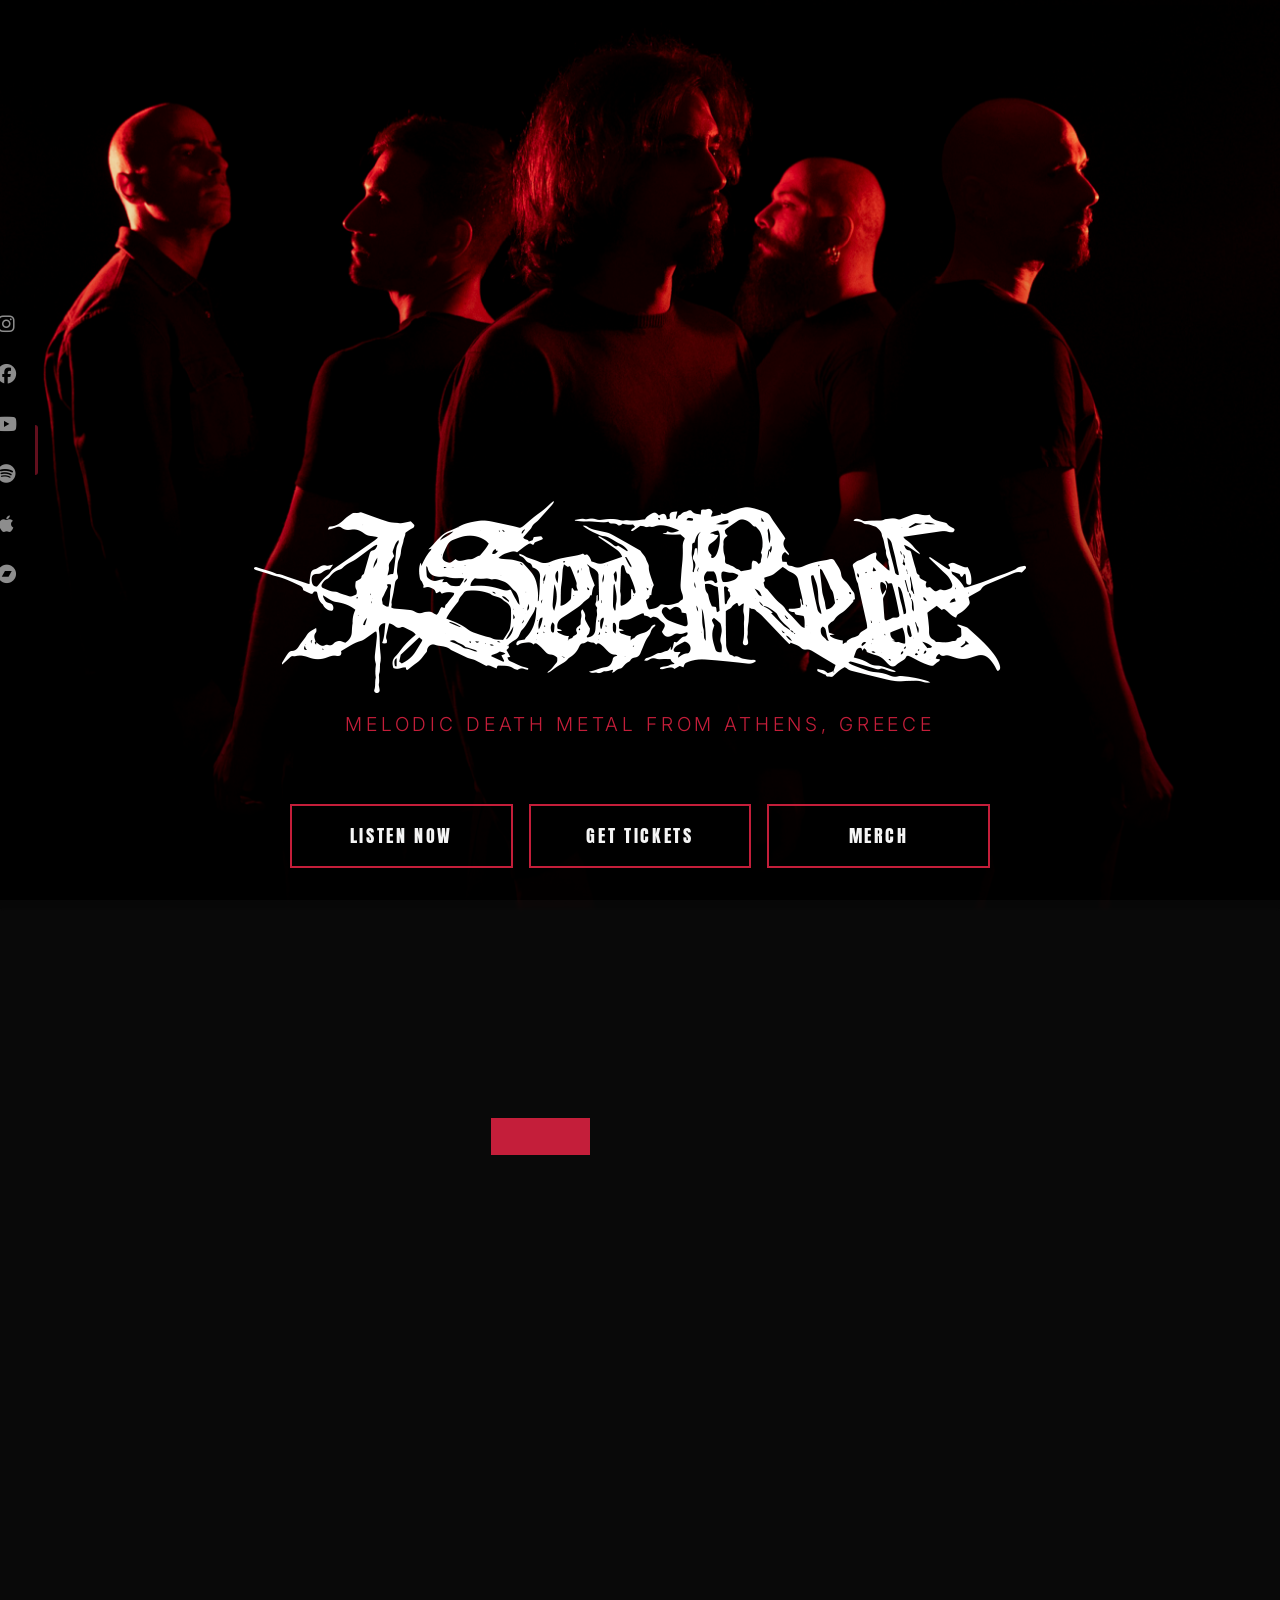
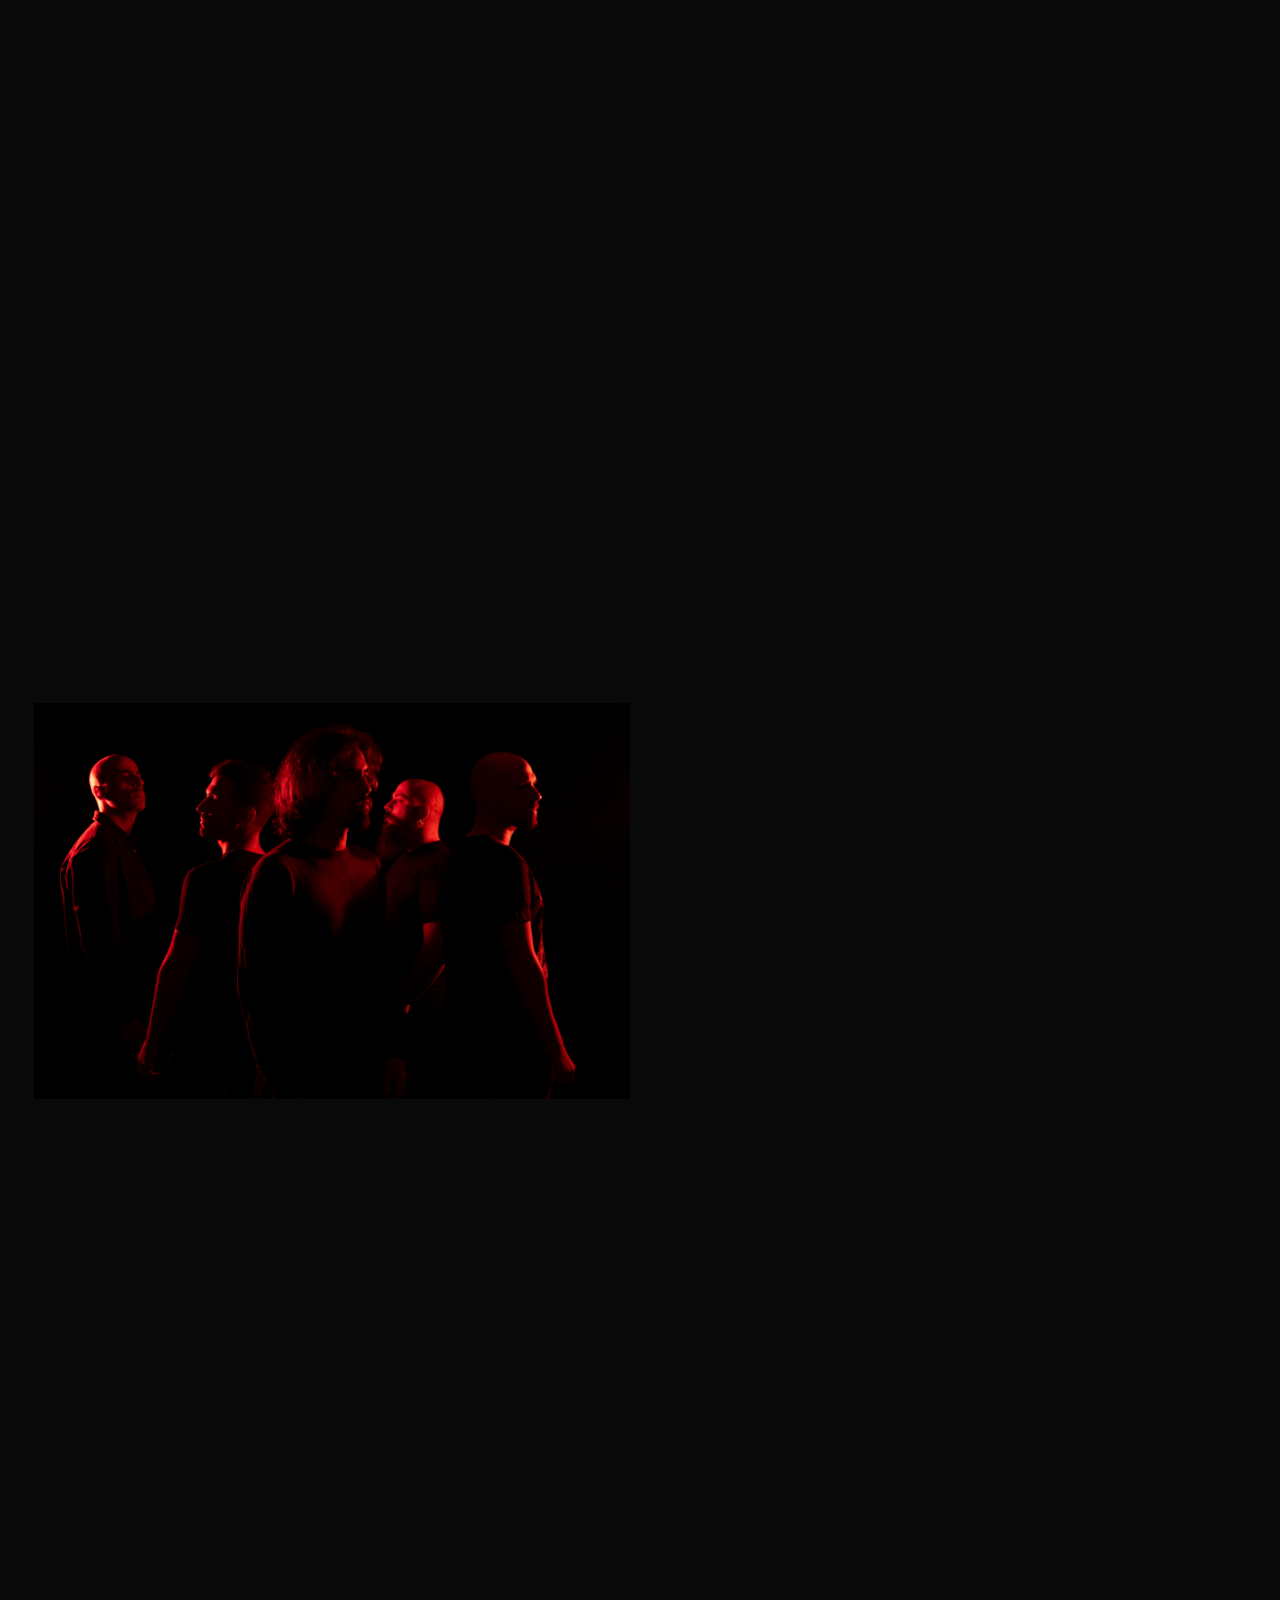
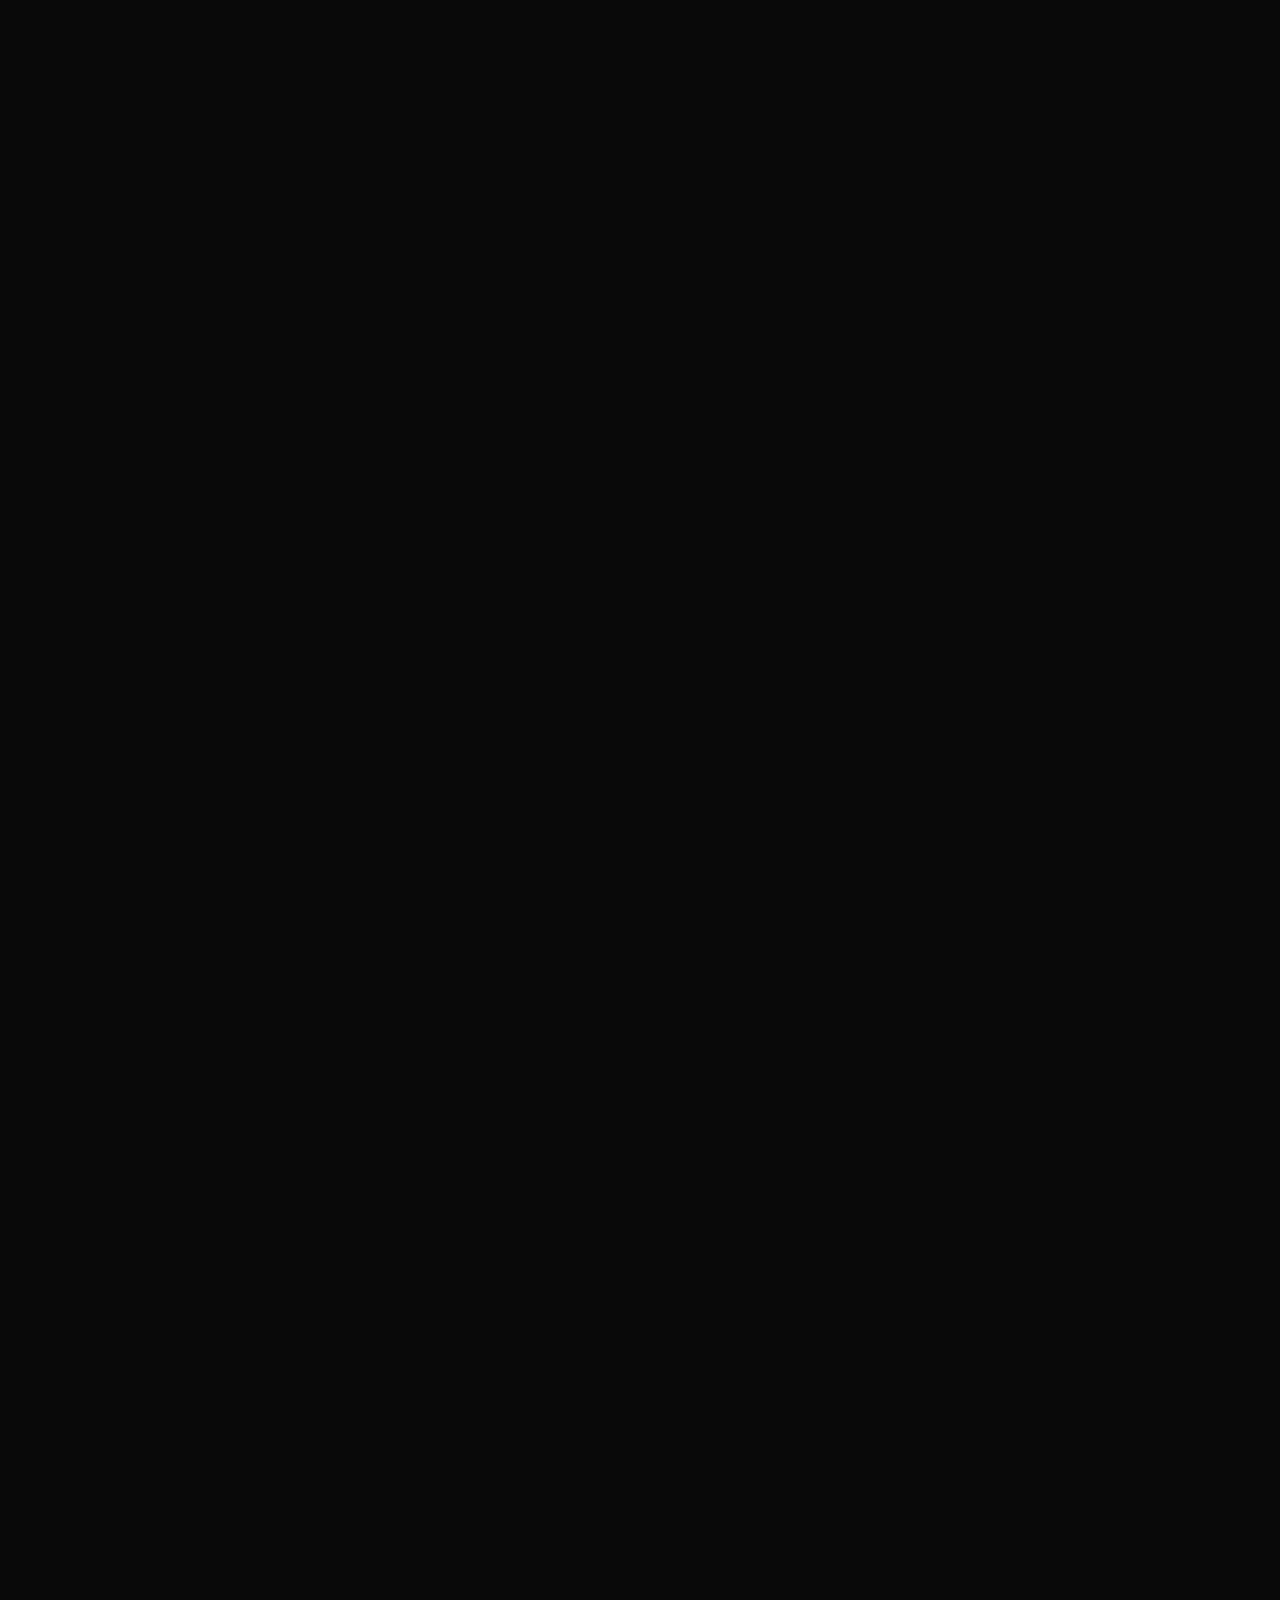
==== commit 3896f1fa: "Add files via upload" ====
--- a/index.html
+++ b/index.html
@@ -48,6 +48,50 @@
 
     <!-- ===== BACKGROUND WRAPPER ===== -->
     <div class="site-background" aria-hidden="true"></div>
+
+    <!-- ===== SOCIAL SIDEBAR - Desktop ===== -->
+    <div class="social-sidebar">
+        <a href="https://www.instagram.com/i.see.red/" target="_blank" rel="noopener noreferrer" aria-label="Instagram">
+            <i class="fab fa-instagram"></i>
+        </a>
+        <a href="https://www.facebook.com/iseeredofficial/" target="_blank" rel="noopener noreferrer" aria-label="Facebook">
+            <i class="fab fa-facebook"></i>
+        </a>
+        <a href="https://www.youtube.com/@iseered-ls6zk" target="_blank" rel="noopener noreferrer" aria-label="YouTube">
+            <i class="fab fa-youtube"></i>
+        </a>
+        <a href="https://open.spotify.com/artist/1yibziitCge1Mpgqj1mxcq" target="_blank" rel="noopener noreferrer" aria-label="Spotify">
+            <i class="fab fa-spotify"></i>
+        </a>
+        <a href="https://music.apple.com/us/artist/i-see-red/1543452295" target="_blank" rel="noopener noreferrer" aria-label="Apple Music">
+            <i class="fab fa-apple"></i>
+        </a>
+        <a href="https://iseeredgr.bandcamp.com" target="_blank" rel="noopener noreferrer" aria-label="Bandcamp">
+            <i class="fab fa-bandcamp"></i>
+        </a>
+    </div>
+
+    <!-- ===== SOCIAL BOTTOM BAR - Mobile ===== -->
+    <div class="social-bottom-bar">
+        <a href="https://www.instagram.com/i.see.red/" target="_blank" rel="noopener noreferrer" aria-label="Instagram">
+            <i class="fab fa-instagram"></i>
+        </a>
+        <a href="https://www.facebook.com/iseeredofficial/" target="_blank" rel="noopener noreferrer" aria-label="Facebook">
+            <i class="fab fa-facebook"></i>
+        </a>
+        <a href="https://www.youtube.com/@iseered-ls6zk" target="_blank" rel="noopener noreferrer" aria-label="YouTube">
+            <i class="fab fa-youtube"></i>
+        </a>
+        <a href="https://open.spotify.com/artist/1yibziitCge1Mpgqj1mxcq" target="_blank" rel="noopener noreferrer" aria-label="Spotify">
+            <i class="fab fa-spotify"></i>
+        </a>
+        <a href="https://music.apple.com/us/artist/i-see-red/1543452295" target="_blank" rel="noopener noreferrer" aria-label="Apple Music">
+            <i class="fab fa-apple"></i>
+        </a>
+        <a href="https://iseeredgr.bandcamp.com" target="_blank" rel="noopener noreferrer" aria-label="Bandcamp">
+            <i class="fab fa-bandcamp"></i>
+        </a>
+    </div>
 
     <!-- ===== SKIP LINK ===== -->
     <a href="#main-content" class="skip-link">Skip to main content</a>
@@ -135,59 +179,58 @@
         </section>
 
         <!-- ===== TOUR DATES SECTION ===== -->
-<section class="section tour" id="tour" aria-label="Live Shows">
-    <div class="container">
-        <h2 class="section-title">Live Shows</h2>
-        <div class="tour-widget-container">
-            
-            <script charset="utf-8" src="https://widgetv3.bandsintown.com/main.min.js" async defer></script>
-            <a class="bit-widget-initializer"
-                data-artist-name="id_15655689"
-                data-app-id="7994d2f75603c8e88c1bb0cb1fe54b9e"
-                data-background-color="rgba(0,0,0,0)"
-                data-text-color="rgba(245,245,245,1)"
-                data-link-color="rgba(196,30,58,1)"
-                data-link-text-color="rgba(245,245,245,1)"
-                data-separator-color="rgba(61,61,61,1)"
-                data-display-local-dates="true"
-                data-display-past-dates="false"
-                data-display-details="true"
-                data-social-share-icon="false"
-                data-location-capitalization="capitalize"
-                data-display-start-time="false"
-                data-display-lineup="false"
-                data-date-format="MMMM DD YYYY"
-                data-date-capitalization="uppercase"
-                data-event-rsvp-position="right"
-                data-follow-section-position="hidden"
-                data-follow-section-alignment="left"
-                data-follow-section-cta-text="FOLLOW"
-                data-display-limit="5"
-                data-bit-logo-position="hidden"
-                data-event-ticket-cta-size="large"
-                data-event-ticket-text="TICKETS"
-                data-event-ticket-icon="true"
-                data-event-ticket-cta-bg-color="rgba(196,30,58,1)"
-                data-event-ticket-cta-text-color="rgba(245,245,245,1)"
-                data-event-ticket-cta-border-width="1px"
-                data-event-ticket-cta-border-radius="200px"
-                data-sold-out-button-background-color="rgba(42,42,42,1)"
-                data-sold-out-button-text-color="rgba(201,201,201,1)"
-                data-sold-out-button-clickable="false"
-                data-event-rsvp-cta-size="medium"
-                data-event-rsvp-text="RSVP"
-                data-event-rsvp-icon="true"
-                data-event-rsvp-cta-border-width="1px"
-                data-event-rsvp-cta-border-radius="200px"
-                data-play-my-city-position="hidden"
-                data-follow-section-cta-size="small"
-                data-play-my-city-cta-size="small"
-                data-play-my-city-cta-icon="true"
-                data-follow-section-cta-icon="true">
-            </a>
-        </div>
-    </div>
-</section>
+        <section class="section tour" id="tour" aria-label="Live Shows">
+            <div class="container">
+                <h2 class="section-title">Live Shows</h2>
+                <div class="tour-widget-container">
+                    <script charset="utf-8" src="https://widgetv3.bandsintown.com/main.min.js" async defer></script>
+                    <a class="bit-widget-initializer"
+                        data-artist-name="id_15655689"
+                        data-app-id="7994d2f75603c8e88c1bb0cb1fe54b9e"
+                        data-background-color="rgba(0,0,0,0)"
+                        data-text-color="rgba(245,245,245,1)"
+                        data-link-color="rgba(196,30,58,1)"
+                        data-link-text-color="rgba(245,245,245,1)"
+                        data-separator-color="rgba(61,61,61,1)"
+                        data-display-local-dates="true"
+                        data-display-past-dates="false"
+                        data-display-details="true"
+                        data-social-share-icon="false"
+                        data-location-capitalization="capitalize"
+                        data-display-start-time="false"
+                        data-display-lineup="false"
+                        data-date-format="MMMM DD YYYY"
+                        data-date-capitalization="uppercase"
+                        data-event-rsvp-position="right"
+                        data-follow-section-position="hidden"
+                        data-follow-section-alignment="left"
+                        data-follow-section-cta-text="FOLLOW"
+                        data-display-limit="5"
+                        data-bit-logo-position="hidden"
+                        data-event-ticket-cta-size="large"
+                        data-event-ticket-text="TICKETS"
+                        data-event-ticket-icon="true"
+                        data-event-ticket-cta-bg-color="rgba(196,30,58,1)"
+                        data-event-ticket-cta-text-color="rgba(245,245,245,1)"
+                        data-event-ticket-cta-border-width="1px"
+                        data-event-ticket-cta-border-radius="200px"
+                        data-sold-out-button-background-color="rgba(42,42,42,1)"
+                        data-sold-out-button-text-color="rgba(201,201,201,1)"
+                        data-sold-out-button-clickable="false"
+                        data-event-rsvp-cta-size="medium"
+                        data-event-rsvp-text="RSVP"
+                        data-event-rsvp-icon="true"
+                        data-event-rsvp-cta-border-width="1px"
+                        data-event-rsvp-cta-border-radius="200px"
+                        data-play-my-city-position="hidden"
+                        data-follow-section-cta-size="small"
+                        data-play-my-city-cta-size="small"
+                        data-play-my-city-cta-icon="true"
+                        data-follow-section-cta-icon="true">
+                    </a>
+                </div>
+            </div>
+        </section>
 
         <!-- ===== MERCH SECTION ===== -->
         <section class="section merch" id="merch" aria-label="Merchandise">
@@ -229,26 +272,7 @@
                         <p class="about-text">
                             Drawing inspiration from acts like At the Gates, In Flames, and Gojira, I See Red has carved out a unique sonic identity that's equally comfortable in underground clubs and festival stages across Europe.
                         </p>
-                        <div class="about-social">
-                            <a href="https://www.instagram.com/i.see.red/" target="_blank" rel="noopener noreferrer" aria-label="Instagram" class="social-icon">
-                                <i class="fab fa-instagram"></i>
-                            </a>
-                            <a href="https://www.facebook.com/iseeredofficial/" target="_blank" rel="noopener noreferrer" aria-label="Facebook" class="social-icon">
-                                <i class="fab fa-facebook"></i>
-                            </a>
-                            <a href="https://www.youtube.com/@iseered-ls6zk" target="_blank" rel="noopener noreferrer" aria-label="YouTube" class="social-icon">
-                                <i class="fab fa-youtube"></i>
-                            </a>
-                            <a href="https://open.spotify.com/artist/1yibziitCge1Mpgqj1mxcq" target="_blank" rel="noopener noreferrer" aria-label="Spotify" class="social-icon">
-                                <i class="fab fa-spotify"></i>
-                            </a>
-                            <a href="https://music.apple.com/us/artist/i-see-red/1543452295" target="_blank" rel="noopener noreferrer" aria-label="Apple Music" class="social-icon">
-                                <i class="fab fa-apple"></i>
-                            </a>
-                            <a href="https://iseeredgr.bandcamp.com" target="_blank" rel="noopener noreferrer" aria-label="Bandcamp" class="social-icon">
-                                <i class="fab fa-bandcamp"></i>
-                            </a>
-                        </div>
+                        <!-- Social icons removed from here - now in sidebar/bottom bar -->
                     </div>
                     <div class="about-members">
                         <div class="about-member member-hover" data-photo="assets/images/chris-portrait.jpg">
@@ -264,7 +288,7 @@
                             <p class="about-member-role">Guitar</p>
                         </div>
                         <div class="about-member member-hover" data-photo="assets/images/nikos-portrait.jpg">
-                            <p class="about-member-name">Nikos G.</p>
+                            <p class="about-member-name">Nick G.</p>
                             <p class="about-member-role">Bass</p>
                         </div>
                         <div class="about-member member-hover" data-photo="assets/images/ilias-portrait.jpg">
@@ -373,6 +397,7 @@
                             </ul>
                         </div>
 
+                        <!-- Social icons kept here -->
                         <div class="contact-alternatives">
                             <p class="contact-alternatives-text">You can also reach us on social media:</p>
                             <div class="contact-social">
@@ -441,26 +466,7 @@
                     <p class="footer-description">
                         Modern melodic death metal pushing boundaries and crushing stages across Europe. Stay updated with the latest releases, tour dates, and exclusive merch drops.
                     </p>
-                    <div class="footer-social">
-                        <a href="https://www.instagram.com/i.see.red/" target="_blank" rel="noopener noreferrer" aria-label="Instagram">
-                            <i class="fab fa-instagram"></i>
-                        </a>
-                        <a href="https://www.facebook.com/iseeredofficial/" target="_blank" rel="noopener noreferrer" aria-label="Facebook">
-                            <i class="fab fa-facebook"></i>
-                        </a>
-                        <a href="https://www.youtube.com/@iseered-ls6zk" target="_blank" rel="noopener noreferrer" aria-label="YouTube">
-                            <i class="fab fa-youtube"></i>
-                        </a>
-                        <a href="https://open.spotify.com/artist/1yibziitCge1Mpgqj1mxcq" target="_blank" rel="noopener noreferrer" aria-label="Spotify">
-                            <i class="fab fa-spotify"></i>
-                        </a>
-                        <a href="https://music.apple.com/us/artist/i-see-red/1543452295" target="_blank" rel="noopener noreferrer" aria-label="Apple Music">
-                            <i class="fab fa-apple"></i>
-                        </a>
-                        <a href="https://iseeredgr.bandcamp.com" target="_blank" rel="noopener noreferrer" aria-label="Bandcamp">
-                            <i class="fab fa-bandcamp"></i>
-                        </a>
-                    </div>
+                    <!-- Social icons removed from footer - now in sidebar/bottom bar -->
                 </div>
                 <div>
                     <h4 class="footer-title">Quick Links</h4>
--- a/styles.css
+++ b/styles.css
@@ -97,6 +97,191 @@
         background-color: var(--color-black);
     }
 }
+/* ============================================================
+   SOCIAL SIDEBAR - Desktop (Recessed, no borders, expands on hover)
+============================================================ */
+.social-sidebar {
+    position: fixed;
+    left: -20px;
+    top: 50%;
+    transform: translateY(-50%);
+    z-index: 999;
+    display: flex;
+    flex-direction: column;
+    gap: 10px;
+    align-items: center;
+    /* SLOW AND SMOOTH - 1.8s */
+    transition: left 1.8s cubic-bezier(0.4, 0, 0.2, 1),
+                transform 1.8s cubic-bezier(0.4, 0, 0.2, 1);
+    padding: 10px 6px;
+    background: transparent;
+    backdrop-filter: none;
+    -webkit-backdrop-filter: none;
+    border-radius: 0;
+    border: none;
+    box-shadow: none;
+}
+
+/* INVISIBLE HOVER AREA - Opens from further away */
+.social-sidebar::after {
+    content: '';
+    position: absolute;
+    top: -30px;
+    right: -80px;
+    bottom: -30px;
+    left: -20px;
+    z-index: -1;
+}
+
+/* Show a subtle red hint on the edge */
+.social-sidebar::before {
+    content: '';
+    position: absolute;
+    right: -6px;
+    top: 50%;
+    transform: translateY(-50%);
+    width: 3px;
+    height: 50px;
+    background: var(--color-red);
+    border-radius: 0 4px 4px 0;
+    opacity: 0.5;
+    transition: opacity 0.3s ease;
+}
+
+/* Expand and reveal on hover */
+.social-sidebar:hover {
+    left: 0;
+    transform: translateY(-50%) scale(1.02);
+}
+
+.social-sidebar:hover::before {
+    opacity: 0;
+}
+
+.social-sidebar a {
+    width: 40px;
+    height: 40px;
+    display: flex;
+    align-items: center;
+    justify-content: center;
+    background: transparent;
+    border: none;
+    border-radius: 0;
+    transition: all 1s cubic-bezier(0.34, 1.56, 0.64, 1);
+    font-size: 1.2rem;
+    color: var(--color-white-dim);
+    text-decoration: none;
+    opacity: 0.7;
+}
+
+.social-sidebar:hover a {
+    width: 56px;
+    height: 56px;
+    font-size: 1.6rem;
+    opacity: 1;
+    color: var(--color-white);
+}
+
+.social-sidebar a:hover {
+    color: var(--color-red);
+    transform: scale(1.15);
+}
+
+/* Add left padding to container on larger screens only */
+@media (min-width: 1200px) {
+    .container {
+        padding-left: calc(var(--spacing-md) + 30px);
+    }
+}
+
+@media (min-width: 992px) and (max-width: 1199px) {
+    .container {
+        padding-left: calc(var(--spacing-md) + 20px);
+    }
+}
+
+/* Hide sidebar on smaller screens */
+@media (max-width: 991px) {
+    .social-sidebar {
+        display: none;
+    }
+    
+    .container {
+        padding-left: var(--spacing-md);
+    }
+}
+
+/* ============================================================
+   SOCIAL BOTTOM BAR - Mobile (Fixed at bottom)
+============================================================ */
+.social-bottom-bar {
+    display: none;
+    position: fixed;
+    bottom: 0;
+    left: 0;
+    right: 0;
+    z-index: 999;
+    background: rgba(10, 10, 10, 0.85);
+    backdrop-filter: blur(10px);
+    -webkit-backdrop-filter: blur(10px);
+    border-top: 1px solid rgba(255, 255, 255, 0.05);
+    padding: 12px 16px;
+    justify-content: center;
+    align-items: center;
+    gap: 20px;
+}
+
+.social-bottom-bar a {
+    width: 48px;
+    height: 48px;
+    display: flex;
+    align-items: center;
+    justify-content: center;
+    border-radius: 50%;
+    transition: var(--transition);
+    font-size: 1.4rem;
+    color: var(--color-white-dim);
+    text-decoration: none;
+}
+
+.social-bottom-bar a:hover,
+.social-bottom-bar a:active {
+    color: var(--color-red);
+    background: rgba(196, 30, 58, 0.15);
+}
+
+/* Show bottom bar on mobile */
+@media (max-width: 768px) {
+    .social-sidebar {
+        display: none;
+    }
+
+    .social-bottom-bar {
+        display: flex;
+    }
+
+    .container {
+        padding-left: var(--spacing-md);
+        padding-right: var(--spacing-md);
+    }
+
+    .section,
+    .hero {
+        padding-bottom: calc(var(--spacing-md) + 80px);
+    }
+}
+
+/* Hide bottom bar on desktop */
+@media (min-width: 769px) {
+    .social-bottom-bar {
+        display: none !important;
+    }
+}
+
+/* ============================================================
+   CONTACT SECTION SOCIAL ICONS - Keep these as they were
+============================================================ */
+/* These styles already exist in your CSS, no changes needed */
 
 /* ============================================================
    UTILITY CLASSES
@@ -302,7 +487,7 @@
 
 .nav-menu a {
     font-family: var(--font-display);
-    font-size: 0.9rem;
+    font-size: 1.3rem;
     text-transform: uppercase;
     letter-spacing: 0.15em;
     color: var(--color-white-dim);
@@ -387,6 +572,7 @@
     background: transparent;
     z-index: 1;
 }
+
 
 .hero-bg-image {
     display: none;
@@ -796,6 +982,34 @@
     background: var(--color-gray);
     box-shadow: var(--shadow-red);
 }
+/* ============================================================
+   ABOUT SECTION - Mouse Zoom Effect (Desktop Only)
+============================================================ */
+.about-image {
+    aspect-ratio: 3/2;
+    background: linear-gradient(135deg, var(--color-gray), var(--color-black));
+    position: relative;
+    overflow: hidden;
+    border: 2px solid var(--color-red);
+    transition: opacity 0.35s ease, transform 0.35s ease;
+    cursor: default; /* Hides the cursor for a cleaner look */
+}
+
+.about-image .about-img {
+    width: 100%;
+    height: 100%;
+    object-fit: cover;
+    object-position: top;
+    transition: none; /* Remove the old transition */
+    will-change: transform; /* Performance optimization */
+}
+
+/* Hide the old hover zoom */
+.about-image:hover .about-img {
+    transform: none;
+}
+
+
 
 /* ============================================================
    PRESS SECTION
@@ -1586,7 +1800,30 @@
         top: 70px;
     }
 }
-
+/* ============================================================
+   HERO BACKGROUND - Subtle 3D Perspective Sway
+   Gentle, slow 3D depth effect like a drifting camera
+============================================================ 
+.site-background.is-trembling {
+    animation: subtlePerspectiveSway 16s ease-in-out infinite !important;
+    transform-origin: center center !important;
+    will-change: transform !important;
+}
+
+@keyframes subtlePerspectiveSway {
+    0%, 100% {
+        transform: scale(1.01) translate(0, 0) perspective(1000px) rotateX(0deg) rotateY(0deg);
+    }
+    25% {
+        transform: scale(1.012) translate(1px, 0) perspective(1000px) rotateX(0.4deg) rotateY(-0.6deg);
+    }
+    50% {
+        transform: scale(1.01) translate(0, 0) perspective(1000px) rotateX(0deg) rotateY(0deg);
+    }
+    75% {
+        transform: scale(1.012) translate(-1px, 0) perspective(1000px) rotateX(-0.4deg) rotateY(0.6deg);
+    }
+}
 
 /* ============================================================
    ACCESSIBILITY
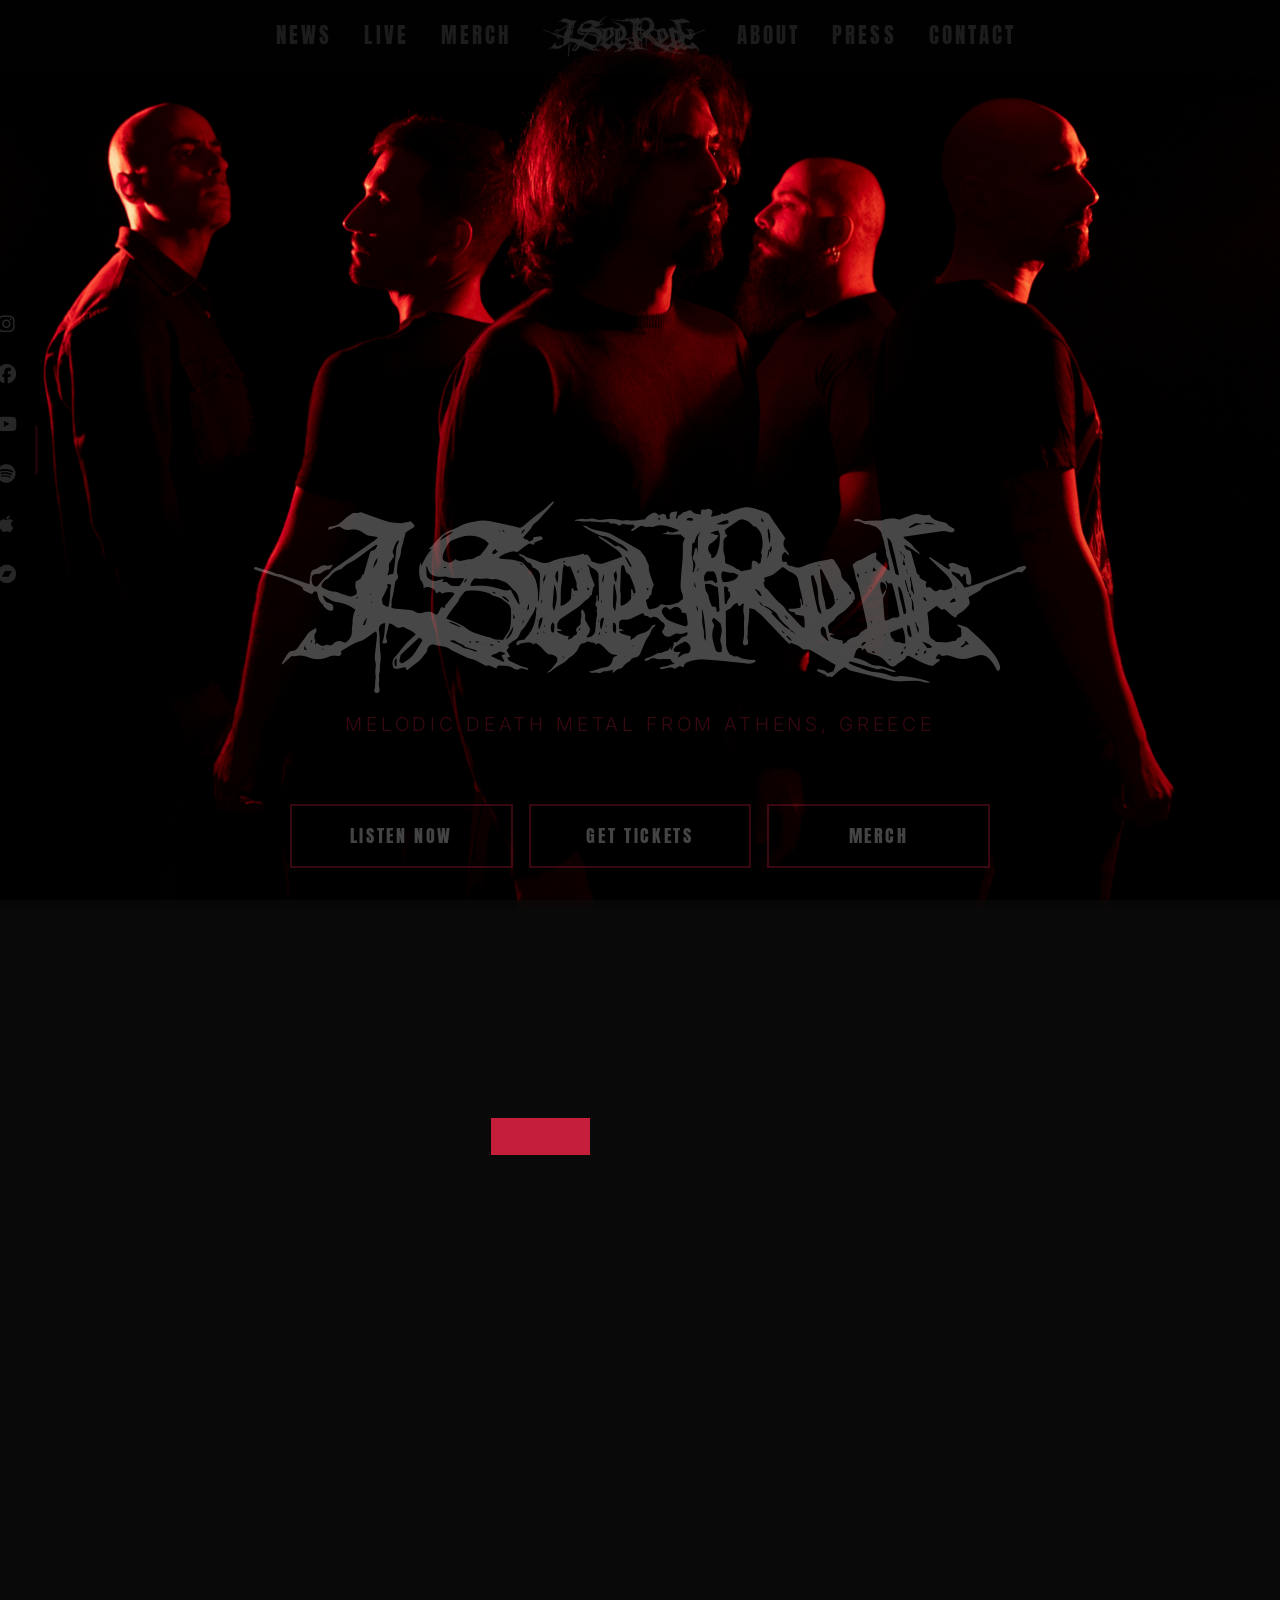
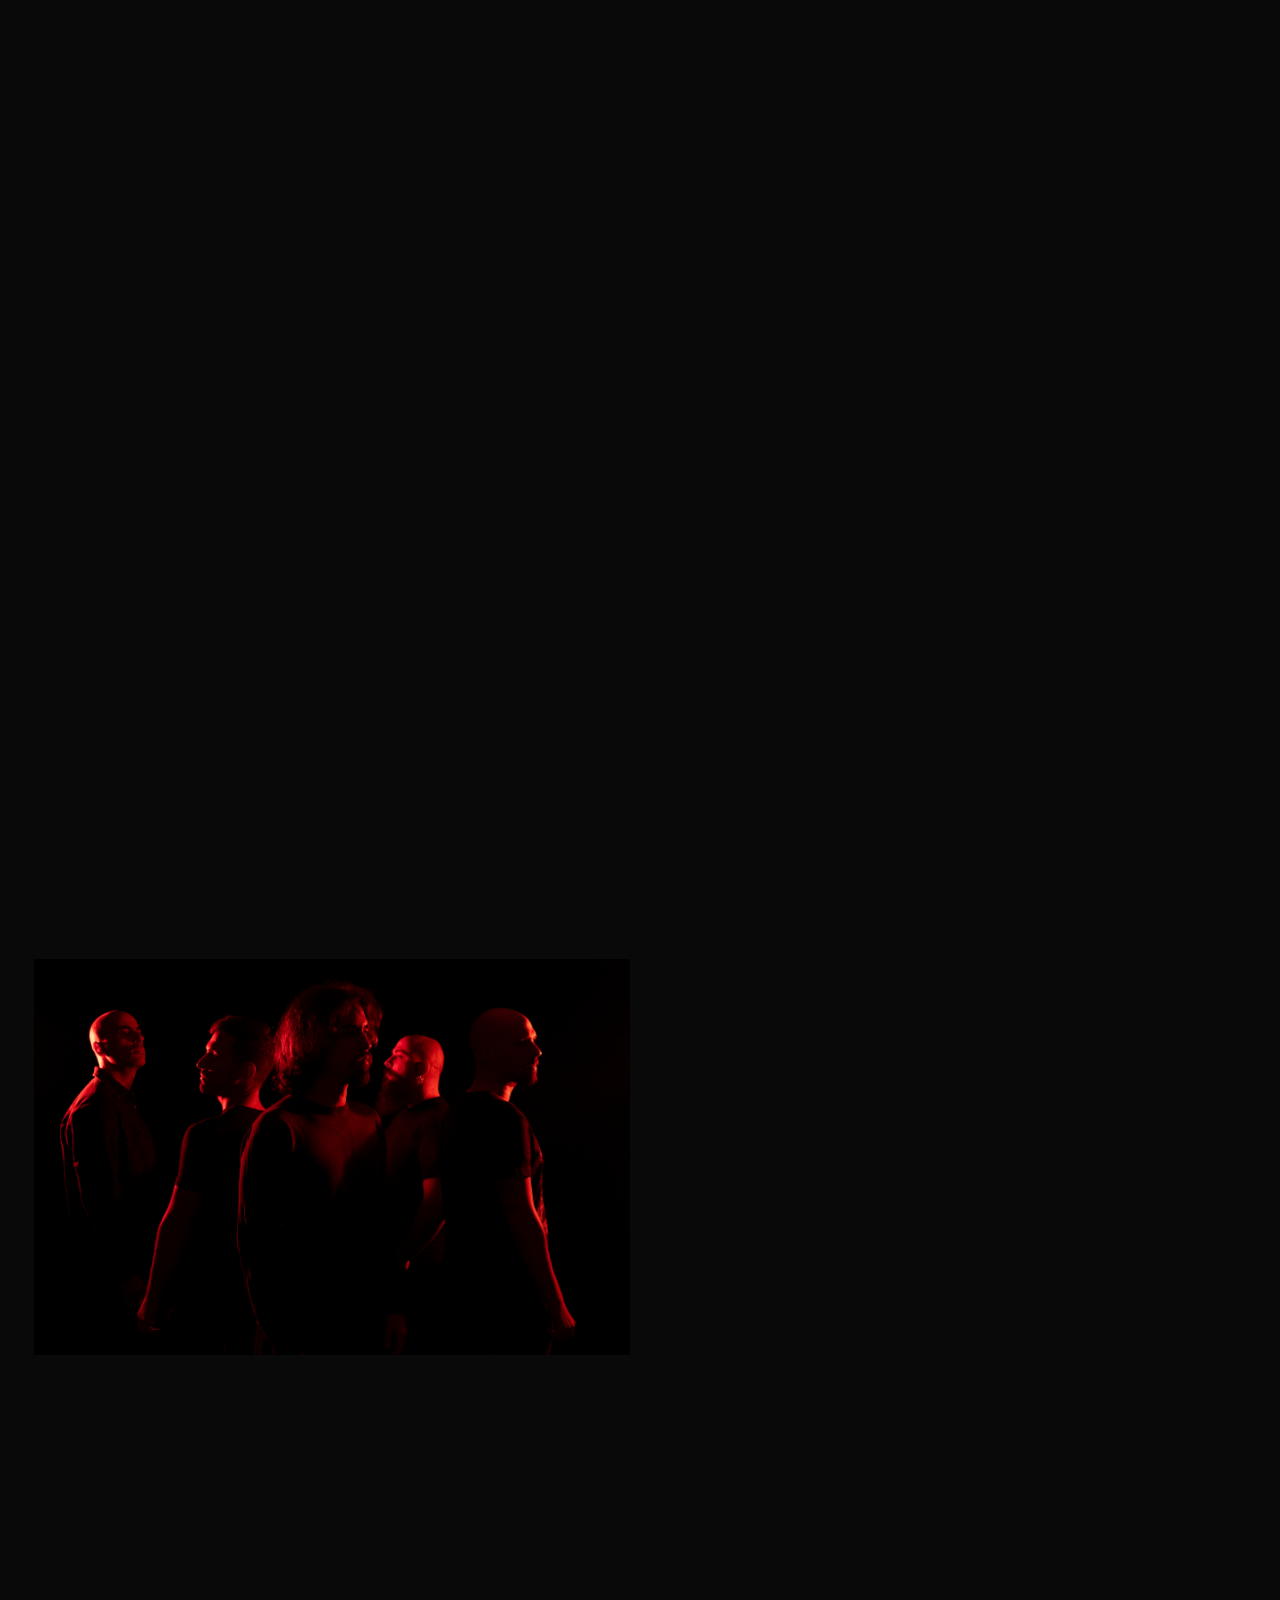
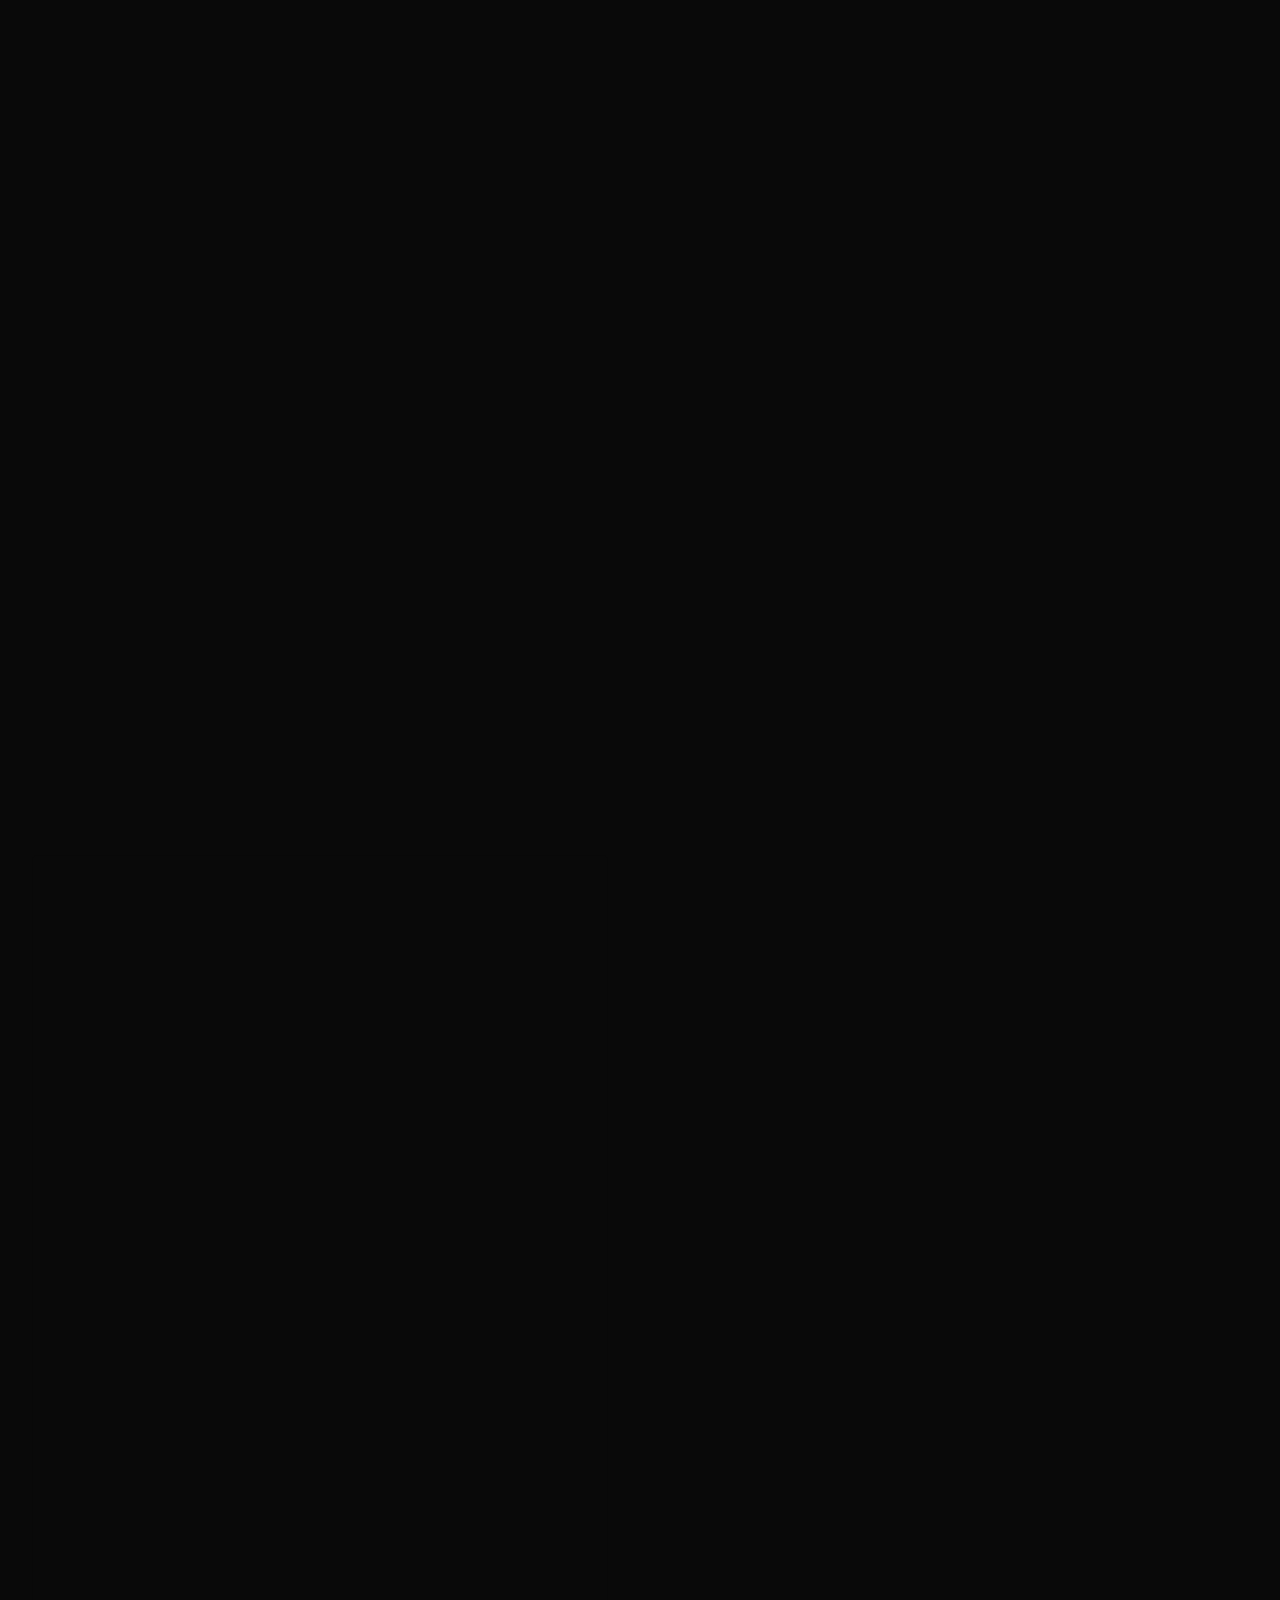
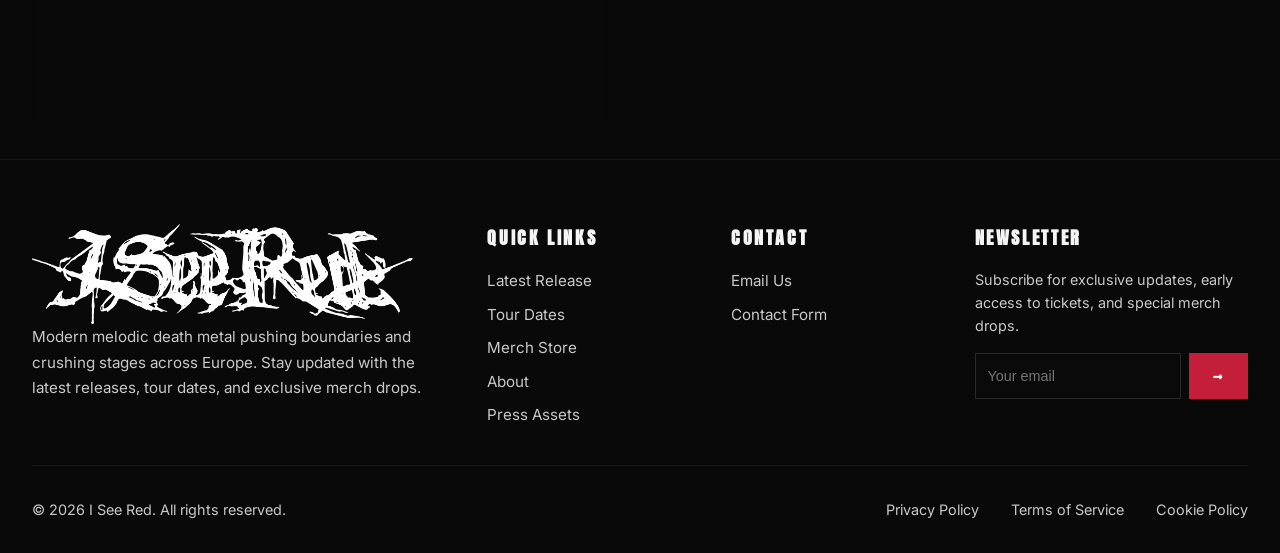
==== commit a353ff37: "Add files via upload" ====
--- a/index.html
+++ b/index.html
@@ -7,7 +7,7 @@
     <meta name="keywords" content="I See Red, death metal, metal band, modern metal, metalcore, tour dates, merch">
     <meta name="author" content="I See Red">
 
-    <!-- Open Graph / Social Media Meta Tags -->
+    <!-- Open Graph / Social Media -->
     <meta property="og:title" content="I See Red | Melodic Death Metal from Athens, Greece">
     <meta property="og:description" content="Official website of I See Red. Tour dates, merch, new releases, and press assets.">
     <meta property="og:type" content="website">
@@ -15,8 +15,9 @@
     <meta property="og:image" content="https://thunderfork.github.io/iseered-band-site/assets/images/band-photo-red2.png">
     <meta property="og:image:width" content="1200">
     <meta property="og:image:height" content="630">
-
-    <!-- Twitter Card Meta Tags -->
+    <meta property="og:locale" content="en_US">
+
+    <!-- Twitter Card -->
     <meta name="twitter:card" content="summary_large_image">
     <meta name="twitter:title" content="I See Red | Melodic Death Metal from Athens, Greece">
     <meta name="twitter:description" content="Official website of I See Red. Tour dates, merch, new releases, and press assets.">
@@ -25,11 +26,11 @@
     <meta name="theme-color" content="#c41e3a">
     
     <!-- Favicon & Icons -->
-    <link rel="icon" type="image/svg+xml" href="/favicon.svg">
+    <link rel="icon" type="image/svg+xml" href="favicon.svg">
     <link rel="icon" type="image/png" sizes="32x32" href="assets/icons/favicon-32x32.png">
     <link rel="icon" type="image/png" sizes="16x16" href="assets/icons/favicon-16x16.png">
-    <link rel="apple-touch-icon" sizes="180x180" href="/assets/icons/apple-touch-icon.png">
-    <link rel="manifest" href="/assets/icons/site.webmanifest">
+    <link rel="apple-touch-icon" sizes="180x180" href="assets/icons/apple-touch-icon.png">
+    <link rel="manifest" href="assets/icons/site.webmanifest">
     
     <title>I See Red | Melodic Death Metal from Athens, Greece</title>
     <link rel="canonical" href="https://thunderfork.github.io/iseered-band-site/">
@@ -39,150 +40,152 @@
     <link rel="preconnect" href="https://fonts.gstatic.com" crossorigin>
     <link href="https://fonts.googleapis.com/css2?family=Anton&family=Inter:wght@300;400;500;600;700&family=Metal+Mania&display=swap" rel="stylesheet">
     
-    <!-- Font Awesome Icons -->
+    <!-- Font Awesome -->
     <link rel="stylesheet" href="https://cdnjs.cloudflare.com/ajax/libs/font-awesome/6.5.1/css/all.min.css">
     
     <link rel="stylesheet" href="styles.css">
+
+    <!-- Structured Data -->
+    <script type="application/ld+json">
+    {
+        "@context": "https://schema.org",
+        "@type": "MusicGroup",
+        "name": "I See Red",
+        "url": "https://thunderfork.github.io/iseered-band-site/",
+        "image": "https://thunderfork.github.io/iseered-band-site/assets/images/band-photo-red2.png",
+        "genre": ["Melodic Death Metal", "Modern Metal"],
+        "foundingLocation": {
+            "@type": "Place",
+            "name": "Athens, Greece"
+        },
+        "sameAs": [
+            "https://www.instagram.com/i.see.red/",
+            "https://www.facebook.com/iseeredofficial/",
+            "https://www.youtube.com/@iseered-ls6zk",
+            "https://open.spotify.com/artist/1yibziitCge1Mpgqj1mxcq",
+            "https://music.apple.com/us/artist/i-see-red/1543452295",
+            "https://iseeredgr.bandcamp.com"
+        ]
+    }
+    </script>
 </head>
 <body>
 
-    <!-- ===== BACKGROUND WRAPPER ===== -->
+    <!-- ===== BACKGROUND ===== -->
     <div class="site-background" aria-hidden="true"></div>
 
-    <!-- ===== SOCIAL SIDEBAR - Desktop ===== -->
-    <div class="social-sidebar">
-        <a href="https://www.instagram.com/i.see.red/" target="_blank" rel="noopener noreferrer" aria-label="Instagram">
-            <i class="fab fa-instagram"></i>
-        </a>
-        <a href="https://www.facebook.com/iseeredofficial/" target="_blank" rel="noopener noreferrer" aria-label="Facebook">
-            <i class="fab fa-facebook"></i>
-        </a>
-        <a href="https://www.youtube.com/@iseered-ls6zk" target="_blank" rel="noopener noreferrer" aria-label="YouTube">
-            <i class="fab fa-youtube"></i>
-        </a>
-        <a href="https://open.spotify.com/artist/1yibziitCge1Mpgqj1mxcq" target="_blank" rel="noopener noreferrer" aria-label="Spotify">
-            <i class="fab fa-spotify"></i>
-        </a>
-        <a href="https://music.apple.com/us/artist/i-see-red/1543452295" target="_blank" rel="noopener noreferrer" aria-label="Apple Music">
-            <i class="fab fa-apple"></i>
-        </a>
-        <a href="https://iseeredgr.bandcamp.com" target="_blank" rel="noopener noreferrer" aria-label="Bandcamp">
-            <i class="fab fa-bandcamp"></i>
-        </a>
-    </div>
-
-    <!-- ===== SOCIAL BOTTOM BAR - Mobile ===== -->
-    <div class="social-bottom-bar">
-        <a href="https://www.instagram.com/i.see.red/" target="_blank" rel="noopener noreferrer" aria-label="Instagram">
-            <i class="fab fa-instagram"></i>
-        </a>
-        <a href="https://www.facebook.com/iseeredofficial/" target="_blank" rel="noopener noreferrer" aria-label="Facebook">
-            <i class="fab fa-facebook"></i>
-        </a>
-        <a href="https://www.youtube.com/@iseered-ls6zk" target="_blank" rel="noopener noreferrer" aria-label="YouTube">
-            <i class="fab fa-youtube"></i>
-        </a>
-        <a href="https://open.spotify.com/artist/1yibziitCge1Mpgqj1mxcq" target="_blank" rel="noopener noreferrer" aria-label="Spotify">
-            <i class="fab fa-spotify"></i>
-        </a>
-        <a href="https://music.apple.com/us/artist/i-see-red/1543452295" target="_blank" rel="noopener noreferrer" aria-label="Apple Music">
-            <i class="fab fa-apple"></i>
-        </a>
-        <a href="https://iseeredgr.bandcamp.com" target="_blank" rel="noopener noreferrer" aria-label="Bandcamp">
-            <i class="fab fa-bandcamp"></i>
-        </a>
-    </div>
-
-    <!-- ===== SKIP LINK ===== -->
-    <a href="#main-content" class="skip-link">Skip to main content</a>
-
-    <!-- ===== NAVIGATION ===== -->
-    <nav class="nav" role="navigation" aria-label="Main navigation">
-        <div class="container nav-content">
-            <ul class="nav-menu nav-menu-left" id="main-menu">
-                <li><a href="#release">News</a></li>
-                <li><a href="#tour">Live</a></li>
-                <li><a href="#merch">Merch</a></li>
-            </ul>
-            <a href="#" class="nav-brand" aria-label="I See Red home">
-                <img src="assets/images/logo_white.png" alt="I See Red" class="nav-brand-logo">
-            </a>
-            <ul class="nav-menu nav-menu-right">
-                <li><a href="#about">About</a></li>
-                <li><a href="#press">Press</a></li>
-                <li><a href="#contact">Contact</a></li>
-            </ul>
-            <button class="nav-toggle" aria-controls="main-menu" aria-expanded="false">
-                <span class="sr-only">Toggle navigation menu</span>
-                <span></span>
-                <span></span>
-                <span></span>
-            </button>
+    <!-- ===== PAGE CONTENT ===== -->
+    <div id="page-content">
+
+        <!-- ===== SOCIAL SIDEBAR (Desktop) ===== -->
+        <div class="social-sidebar">
+            <a href="https://www.instagram.com/i.see.red/" target="_blank" rel="noopener noreferrer" aria-label="Instagram"><i class="fab fa-instagram"></i></a>
+            <a href="https://www.facebook.com/iseeredofficial/" target="_blank" rel="noopener noreferrer" aria-label="Facebook"><i class="fab fa-facebook"></i></a>
+            <a href="https://www.youtube.com/@iseered-ls6zk" target="_blank" rel="noopener noreferrer" aria-label="YouTube"><i class="fab fa-youtube"></i></a>
+            <a href="https://open.spotify.com/artist/1yibziitCge1Mpgqj1mxcq" target="_blank" rel="noopener noreferrer" aria-label="Spotify"><i class="fab fa-spotify"></i></a>
+            <a href="https://music.apple.com/us/artist/i-see-red/1543452295" target="_blank" rel="noopener noreferrer" aria-label="Apple Music"><i class="fab fa-apple"></i></a>
+            <a href="https://iseeredgr.bandcamp.com" target="_blank" rel="noopener noreferrer" aria-label="Bandcamp"><i class="fab fa-bandcamp"></i></a>
         </div>
-    </nav>
-
-    <!-- ===== MAIN CONTENT ===== -->
-    <main id="main-content">
-
-        <!-- ===== HERO SECTION ===== -->
-        <section class="hero" aria-label="Hero">
-            <div class="hero-overlay"></div>
-            <div class="hero-content">
-                <h1 class="hero-title">
-                    <img src="assets/images/logo_white.png" alt="I See Red" class="hero-logo">
-                </h1>
-                <p class="hero-subtitle">Melodic Death Metal from Athens, Greece</p>
-                <div class="hero-cta">
-                    <a href="#release" class="btn">Listen Now</a>
-                    <a href="#tour" class="btn">Get Tickets</a>
-                    <a href="#merch" class="btn">Merch</a>
-                </div>
+
+        <!-- ===== SOCIAL BOTTOM BAR (Mobile) ===== -->
+        <div class="social-bottom-bar">
+            <a href="https://www.instagram.com/i.see.red/" target="_blank" rel="noopener noreferrer" aria-label="Instagram"><i class="fab fa-instagram"></i></a>
+            <a href="https://www.facebook.com/iseeredofficial/" target="_blank" rel="noopener noreferrer" aria-label="Facebook"><i class="fab fa-facebook"></i></a>
+            <a href="https://www.youtube.com/@iseered-ls6zk" target="_blank" rel="noopener noreferrer" aria-label="YouTube"><i class="fab fa-youtube"></i></a>
+            <a href="https://open.spotify.com/artist/1yibziitCge1Mpgqj1mxcq" target="_blank" rel="noopener noreferrer" aria-label="Spotify"><i class="fab fa-spotify"></i></a>
+            <a href="https://music.apple.com/us/artist/i-see-red/1543452295" target="_blank" rel="noopener noreferrer" aria-label="Apple Music"><i class="fab fa-apple"></i></a>
+            <a href="https://iseeredgr.bandcamp.com" target="_blank" rel="noopener noreferrer" aria-label="Bandcamp"><i class="fab fa-bandcamp"></i></a>
+        </div>
+
+        <!-- ===== SKIP LINK ===== -->
+        <a href="#main-content" class="skip-link">Skip to main content</a>
+
+        <!-- ===== NAVIGATION ===== -->
+        <nav class="nav" role="navigation" aria-label="Main navigation">
+            <div class="container nav-container">
+                <ul class="nav-menu nav-menu-left" id="main-menu">
+                    <li><a href="#release">News</a></li>
+                    <li><a href="#tour">Live</a></li>
+                    <li><a href="#merch">Merch</a></li>
+                </ul>
+                <a href="#" class="nav-brand" aria-label="I See Red home">
+                    <img src="assets/images/logo_white.png" alt="I See Red" class="nav-brand-logo">
+                </a>
+                <ul class="nav-menu nav-menu-right">
+                    <li><a href="#about">About</a></li>
+                    <li><a href="#press">Press</a></li>
+                    <li><a href="#contact">Contact</a></li>
+                </ul>
+                <button class="nav-toggle" aria-controls="main-menu" aria-expanded="false">
+                    <span class="sr-only">Toggle navigation menu</span>
+                    <span></span>
+                    <span></span>
+                    <span></span>
+                </button>
             </div>
-        </section>
-
-        <!-- ===== CURRENT RELEASE SECTION ===== -->
-        <section class="section release" id="release" aria-label="Current Release">
-            <div class="container">
-                <h2 class="section-title">Latest Release</h2>
-                <div class="release-grid">
-                    <div class="release-media">
-                        <span class="release-badge">New Single</span>
-                        <div class="release-video">
-                            <div class="video-loader" aria-hidden="true">Loading video...</div>
-                            <iframe
-                                src="https://www.youtube.com/embed/zuOUN-VSI40"
-                                title="I See Red - We, the Void (Official Video)"
-                                frameborder="0"
-                                allow="accelerometer; autoplay; clipboard-write; encrypted-media; gyroscope; picture-in-picture; web-share"
-                                allowfullscreen
-                                loading="lazy"
-                                onload="this.style.opacity='1'; this.previousElementSibling.style.display='none';">
-                            </iframe>
-                        </div>
-                    </div>
-                    <div class="release-info">
-                        <p class="release-label">Out Now</p>
-                        <h2 class="release-title">We, the Void</h2>
-                        <p class="release-meta">Single • 2026 • 4:23</p>
-                        <p class="release-description">
-                            The latest single from I See Red's upcoming album, Red is Dead. A crushing blend of modern death metal aggression and atmospheric depth.
-                        </p>
-                        <div class="release-links">
-                            <a href="https://open.spotify.com/artist/1yibziitCge1Mpgqj1mxcq" target="_blank" rel="noopener noreferrer" aria-label="Listen on Spotify">Spotify</a>
-                            <a href="https://music.apple.com/us/artist/i-see-red/1543452295" target="_blank" rel="noopener noreferrer" aria-label="Listen on Apple Music">Apple Music</a>
-                            <a href="https://music.youtube.com/channel/UC_uO7e_5PhX8T_izXsSDJhQ" target="_blank" rel="noopener noreferrer" aria-label="Listen on YouTube Music">YouTube</a>
-                            <a href="https://iseeredgr.bandcamp.com" target="_blank" rel="noopener noreferrer" aria-label="Listen on Bandcamp">Bandcamp</a>
-                        </div>
-                    </div>
-                </div>
-            </div>
-        </section>
-
-        <!-- ===== TOUR DATES SECTION ===== -->
-        <section class="section tour" id="tour" aria-label="Live Shows">
-            <div class="container">
-                <h2 class="section-title">Live Shows</h2>
-                <div class="tour-widget-container">
+        </nav>
+
+        <!-- ===== MAIN CONTENT ===== -->
+        <main id="main-content">
+
+            <!-- ===== HERO ===== -->
+            <section class="hero" aria-label="Hero">
+                <div class="hero-overlay"></div>
+                <div class="hero-content">
+                    <h1 class="hero-title">
+                        <img src="assets/images/logo_white.png" alt="I See Red" class="hero-logo">
+                    </h1>
+                    <p class="hero-subtitle">Melodic Death Metal from Athens, Greece</p>
+                    <div class="hero-cta">
+                        <a href="#release" class="btn">Listen Now</a>
+                        <a href="#tour" class="btn">Get Tickets</a>
+                        <a href="#merch" class="btn">Merch</a>
+                    </div>
+                </div>
+            </section>
+
+            <!-- ===== RELEASE ===== -->
+            <section class="section release" id="release" aria-label="Current Release">
+                <div class="container">
+                    <h2 class="section-title">Latest Release</h2>
+                    <div class="release-grid">
+                        <div class="release-media">
+                            <span class="release-badge">New Single</span>
+                            <div class="release-video">
+                                <div class="video-loader" aria-hidden="true">Loading video...</div>
+                                <iframe
+                                    src="https://www.youtube.com/embed/zuOUN-VSI40"
+                                    title="I See Red - We, the Void (Official Video)"
+                                    frameborder="0"
+                                    allow="accelerometer; autoplay; clipboard-write; encrypted-media; gyroscope; picture-in-picture; web-share"
+                                    allowfullscreen
+                                    loading="lazy"
+                                    onload="this.style.opacity='1'; this.previousElementSibling.style.display='none';">
+                                </iframe>
+                            </div>
+                        </div>
+                        <div class="release-info">
+                            <p class="release-label">Out Now</p>
+                            <h2 class="release-title">We, the Void</h2>
+                            <p class="release-meta">Single • 2026 • 4:23</p>
+                            <p class="release-description">
+                                The latest single from I See Red's upcoming album, Red is Dead. A crushing blend of modern death metal aggression and atmospheric depth.
+                            </p>
+                            <div class="release-links">
+                                <a href="https://open.spotify.com/artist/1yibziitCge1Mpgqj1mxcq" target="_blank" rel="noopener noreferrer" aria-label="Spotify">Spotify</a>
+                                <a href="https://music.apple.com/us/artist/i-see-red/1543452295" target="_blank" rel="noopener noreferrer" aria-label="Apple Music">Apple Music</a>
+                                <a href="https://music.youtube.com/channel/UC_uO7e_5PhX8T_izXsSDJhQ" target="_blank" rel="noopener noreferrer" aria-label="YouTube Music">YouTube</a>
+                                <a href="https://iseeredgr.bandcamp.com" target="_blank" rel="noopener noreferrer" aria-label="Bandcamp">Bandcamp</a>
+                            </div>
+                        </div>
+                    </div>
+                </div>
+            </section>
+
+            <!-- ===== TOUR ===== -->
+            <section class="section tour" id="tour" aria-label="Live Shows">
+                <div class="container">
+                    <h2 class="section-title">Live Shows</h2>
                     <script charset="utf-8" src="https://widgetv3.bandsintown.com/main.min.js" async defer></script>
                     <a class="bit-widget-initializer"
                         data-artist-name="id_15655689"
@@ -229,287 +232,267 @@
                         data-follow-section-cta-icon="true">
                     </a>
                 </div>
-            </div>
-        </section>
-
-        <!-- ===== MERCH SECTION ===== -->
-        <section class="section merch" id="merch" aria-label="Merchandise">
-            <div class="container">
-                <h2 class="section-title">Merch</h2>
-                <p style="text-align:center; color:var(--color-white-dim); margin-bottom:var(--spacing-lg);">
-                    Merch store coming soon! In the meantime, check out our music on <a href="https://iseeredgr.bandcamp.com" target="_blank" rel="noopener noreferrer" style="color:var(--color-red);">Bandcamp</a>.
-                </p>
-                <div class="merch-grid-placeholder">
-                    <div>
-                        <i class="fas fa-compact-disc"></i>
-                        <p>Visit our <a href="https://iseeredgr.bandcamp.com" target="_blank" rel="noopener noreferrer" style="color:var(--color-red);">Bandcamp</a> for music</p>
-                    </div>
-                    <div>
-                        <i class="fas fa-tshirt"></i>
-                        <p>Merch store coming soon</p>
-                    </div>
-                    <div>
-                        <i class="fas fa-ticket-alt"></i>
-                        <p>Check <a href="#tour" style="color:var(--color-red);">tour dates</a> for merch at shows</p>
-                    </div>
-                </div>
-            </div>
-        </section>
-
-        <!-- ===== ABOUT SECTION ===== -->
-        <section class="section about" id="about" aria-label="About">
-            <div class="container">
-                <h2 class="section-title">About</h2>
-                <div class="about-grid">
-                    <div class="about-image">
-                        <img class="about-img" src="assets/images/band-photo-red2.png" alt="I See Red band photo">
-                    </div>
-                    <div class="about-content">
-                        <h2 class="about-title">The Band</h2>
-                        <p class="about-text">
-                            Emerging from the depths of modern metal, I See Red delivers a sonic assault that blends the raw aggression of death metal and contemporary production. Formed with a vision to push boundaries while honoring the genre's roots, the band crafts crushing riffs, thunderous rhythms, and haunting melodies that resonate with both old-school metalheads and new generations.
-                        </p>
-                        <p class="about-text">
-                            Drawing inspiration from acts like At the Gates, In Flames, and Gojira, I See Red has carved out a unique sonic identity that's equally comfortable in underground clubs and festival stages across Europe.
-                        </p>
-                        <!-- Social icons removed from here - now in sidebar/bottom bar -->
-                    </div>
-                    <div class="about-members">
-                        <div class="about-member member-hover" data-photo="assets/images/chris-portrait.jpg">
-                            <p class="about-member-name">Chris S.</p>
-                            <p class="about-member-role">Vocals</p>
-                        </div>
-                        <div class="about-member member-hover" data-photo="assets/images/dimitris-portrait.jpg">
-                            <p class="about-member-name">Dimitris K.</p>
-                            <p class="about-member-role">Guitar</p>
-                        </div>
-                        <div class="about-member member-hover" data-photo="assets/images/akis-portrait.jpg">
-                            <p class="about-member-name">Akis Ch.</p>
-                            <p class="about-member-role">Guitar</p>
-                        </div>
-                        <div class="about-member member-hover" data-photo="assets/images/nikos-portrait.jpg">
-                            <p class="about-member-name">Nick G.</p>
-                            <p class="about-member-role">Bass</p>
-                        </div>
-                        <div class="about-member member-hover" data-photo="assets/images/ilias-portrait.jpg">
-                            <p class="about-member-name">Ilias K.</p>
-                            <p class="about-member-role">Drums</p>
-                        </div>
-                    </div>
-                </div>
-            </div>
-        </section>
-
-        <!-- ===== PRESS ASSETS SECTION ===== -->
-        <section class="section press" id="press" aria-label="Press Assets">
-            <div class="container">
-                <h2 class="section-title">Press Assets</h2>
-                <div class="press-grid">
-                    <div class="press-card">
-                        <h3 class="press-card-title">Press Photos</h3>
-                        <p class="press-card-description">High-resolution band photos for press and promotional use. Available in both color and black & white.</p>
-                        <ul class="press-card-list">
-                            <li>Band promo shots (2026)</li>
-                            <li>Live performance photos</li>
-                            <li>Individual member portraits</li>
-                            <li>Album artwork (3000x3000px)</li>
-                        </ul>
-                        <a href="assets/downloads/press.zip" class="btn btn-primary">Download .ZIP (45MB)</a>
-                    </div>
-
-                    <div class="press-card">
-                        <h3 class="press-card-title">Music & EPK</h3>
-                        <p class="press-card-description">Electronic Press Kit with music samples, bio, and technical requirements for booking.</p>
-                        <ul class="press-card-list">
-                            <li>Full EPK (PDF)</li>
-                            <li>Music sampler (MP3/WAV)</li>
-                            <li>Official band bio</li>
-                            <li>Tech & stage plot</li>
-                        </ul>
-                        <a href="assets/downloads/epk.zip" class="btn btn-primary">Download EPK</a>
-                    </div>
-
-                    <div class="press-card">
-                        <h3 class="press-card-title">Logo & Branding</h3>
-                        <p class="press-card-description">Official band logos and branding assets in various formats for press and promotional materials.</p>
-                        <ul class="press-card-list">
-                            <li>Primary logo (PNG/SVG/AI)</li>
-                            <li>Secondary logo variants</li>
-                            <li>Brand color palette</li>
-                            <li>Typography guidelines</li>
-                        </ul>
-                        <a href="assets/downloads/branding.zip" class="btn btn-primary">Download Assets</a>
-                    </div>
-
-                    <div class="press-card">
-                        <h3 class="press-card-title">Press Coverage</h3>
-                        <p class="press-card-description">Selected press quotes, reviews, and interviews from recognized metal publications.</p>
-                        <ul class="press-card-list">
-                            <li>Recent reviews & features</li>
-                            <li>Radio & podcast interviews</li>
-                            <li>Notable quotes</li>
-                            <li>Media contact info</li>
-                        </ul>
-                        <a href="#" class="btn btn-primary">View Press</a>
-                    </div>
-                </div>
-                <div class="tour-view-all">
-                    <p style="color: var(--color-white-dim); font-size: 0.9rem; max-width: 600px; margin: 0 auto var(--spacing-sm);">
+            </section>
+
+            <!-- ===== MERCH ===== -->
+            <section class="section merch" id="merch" aria-label="Merchandise">
+                <div class="container">
+                    <h2 class="section-title">Merch</h2>
+                    <p class="merch-temp-note">
+                        Merch store coming soon! In the meantime, check out our music on <a href="https://iseeredgr.bandcamp.com" target="_blank" rel="noopener noreferrer" style="color:var(--color-red);">Bandcamp</a>.
+                    </p>
+                    <div class="merch-grid-placeholder">
+                        <div>
+                            <i class="fas fa-compact-disc"></i>
+                            <p>Visit our <a href="https://iseeredgr.bandcamp.com" target="_blank" rel="noopener noreferrer" style="color:var(--color-red);">Bandcamp</a> for music</p>
+                        </div>
+                        <div>
+                            <i class="fas fa-tshirt"></i>
+                            <p>Merch store coming soon</p>
+                        </div>
+                        <div>
+                            <i class="fas fa-ticket-alt"></i>
+                            <p>Check <a href="#tour" style="color:var(--color-red);">tour dates</a> for merch at shows</p>
+                        </div>
+                    </div>
+                </div>
+            </section>
+
+            <!-- ===== ABOUT ===== -->
+            <section class="section about" id="about" aria-label="About">
+                <div class="container">
+                    <h2 class="section-title">About</h2>
+                    <div class="about-grid">
+                        <div class="about-image">
+                            <img class="about-img" src="assets/images/band-photo-red2.png" alt="I See Red band photo">
+                        </div>
+                        <div class="about-content">
+                            <h2 class="about-title">The Band</h2>
+                            <p class="about-text">
+                                Emerging from the depths of modern metal, I See Red delivers a sonic assault that blends the raw aggression of death metal and contemporary production. Formed with a vision to push boundaries while honoring the genre's roots, the band crafts crushing riffs, thunderous rhythms, and haunting melodies that resonate with both old-school metalheads and new generations.
+                            </p>
+                            <p class="about-text">
+                                Drawing inspiration from acts like At the Gates, In Flames, and Gojira, I See Red has carved out a unique sonic identity that's equally comfortable in underground clubs and festival stages across Europe.
+                            </p>
+                        </div>
+                        <div class="about-members">
+                            <div class="about-member member-hover" data-photo="assets/images/chris-portrait.jpg">
+                                <p class="about-member-name">Chris S.</p>
+                                <p class="about-member-role">Vocals</p>
+                            </div>
+                            <div class="about-member member-hover" data-photo="assets/images/dimitris-portrait.jpg">
+                                <p class="about-member-name">Dimitris K.</p>
+                                <p class="about-member-role">Guitar</p>
+                            </div>
+                            <div class="about-member member-hover" data-photo="assets/images/akis-portrait.jpg">
+                                <p class="about-member-name">Akis Ch.</p>
+                                <p class="about-member-role">Guitar</p>
+                            </div>
+                            <div class="about-member member-hover" data-photo="assets/images/nikos-portrait.jpg">
+                                <p class="about-member-name">Nick G.</p>
+                                <p class="about-member-role">Bass</p>
+                            </div>
+                            <div class="about-member member-hover" data-photo="assets/images/ilias-portrait.jpg">
+                                <p class="about-member-name">Ilias K.</p>
+                                <p class="about-member-role">Drums</p>
+                            </div>
+                        </div>
+                    </div>
+                </div>
+            </section>
+
+            <!-- ===== PRESS ===== -->
+            <section class="section press" id="press" aria-label="Press Assets">
+                <div class="container">
+                    <h2 class="section-title">Press Assets</h2>
+                    <div class="press-grid">
+                        <div class="press-card">
+                            <h3 class="press-card-title">Press Photos</h3>
+                            <p class="press-card-description">High-resolution band photos for press and promotional use. Available in both color and black & white.</p>
+                            <ul class="press-card-list">
+                                <li>Band promo shots (2026)</li>
+                                <li>Live performance photos</li>
+                                <li>Individual member portraits</li>
+                                <li>Album artwork (3000x3000px)</li>
+                            </ul>
+                            <a href="assets/downloads/press.zip" class="btn btn-primary">Download .ZIP (45MB)</a>
+                        </div>
+                        <div class="press-card">
+                            <h3 class="press-card-title">Music & EPK</h3>
+                            <p class="press-card-description">Electronic Press Kit with music samples, bio, and technical requirements for booking.</p>
+                            <ul class="press-card-list">
+                                <li>Full EPK (PDF)</li>
+                                <li>Music sampler (MP3/WAV)</li>
+                                <li>Official band bio</li>
+                                <li>Tech & stage plot</li>
+                            </ul>
+                            <a href="assets/downloads/epk.zip" class="btn btn-primary">Download EPK</a>
+                        </div>
+                        <div class="press-card">
+                            <h3 class="press-card-title">Logo & Branding</h3>
+                            <p class="press-card-description">Official band logos and branding assets in various formats for press and promotional materials.</p>
+                            <ul class="press-card-list">
+                                <li>Primary logo (PNG/SVG/AI)</li>
+                                <li>Secondary logo variants</li>
+                                <li>Brand color palette</li>
+                                <li>Typography guidelines</li>
+                            </ul>
+                            <a href="assets/downloads/branding.zip" class="btn btn-primary">Download Assets</a>
+                        </div>
+                        <div class="press-card">
+                            <h3 class="press-card-title">Press Coverage</h3>
+                            <p class="press-card-description">Selected press quotes, reviews, and interviews from recognized metal publications.</p>
+                            <ul class="press-card-list">
+                                <li>Recent reviews & features</li>
+                                <li>Radio & podcast interviews</li>
+                                <li>Notable quotes</li>
+                                <li>Media contact info</li>
+                            </ul>
+                            <a href="#" class="btn btn-primary">View Press</a>
+                        </div>
+                    </div>
+                    <p class="press-note">
                         For press inquiries, high-resolution assets, or interview requests, please contact the band directly.
                     </p>
                 </div>
+            </section>
+
+            <!-- ===== CONTACT ===== -->
+            <section class="section contact" id="contact" aria-label="Contact">
+                <div class="container">
+                    <h2 class="section-title">Contact</h2>
+                    <div class="contact-grid">
+                        <div class="contact-info">
+                            <p class="contact-description">
+                                Have a question about booking, press, merch, or just want to say hello? 
+                                We'd love to hear from you. Drop us a message and we'll get back to you 
+                                within 48 hours.
+                            </p>
+                            <div class="contact-email-card">
+                                <div class="contact-email-icon"><i class="fas fa-envelope"></i></div>
+                                <div class="contact-email-content">
+                                    <p class="contact-email-label">Email Us</p>
+                                    <a href="mailto:iseeredgr@gmail.com" class="contact-email-address">iseeredgr@gmail.com</a>
+                                    <p class="contact-email-note">We typically respond within 48 hours</p>
+                                </div>
+                            </div>
+                            <div class="contact-tips">
+                                <h4 class="contact-tips-title">For booking inquiries, please include:</h4>
+                                <ul class="contact-tips-list">
+                                    <li>• Date(s) & venue</li>
+                                    <li>• Location</li>
+                                    <li>• Expected capacity</li>
+                                    <li>• Budget range</li>
+                                    <li>• Support acts (if any)</li>
+                                </ul>
+                            </div>
+                            <div class="contact-alternatives">
+                                <p class="contact-alternatives-text">You can also reach us on social media:</p>
+                                <div class="contact-social">
+                                    <a href="https://www.instagram.com/i.see.red/" target="_blank" rel="noopener noreferrer" aria-label="Instagram" class="contact-social-link"><i class="fab fa-instagram"></i></a>
+                                    <a href="https://www.facebook.com/iseeredofficial/" target="_blank" rel="noopener noreferrer" aria-label="Facebook" class="contact-social-link"><i class="fab fa-facebook"></i></a>
+                                </div>
+                            </div>
+                        </div>
+                        <div class="contact-form">
+                            <h3 class="contact-form-title">Get in Touch</h3>
+                            <form id="contactForm" action="https://formspree.io/f/your-form-id" method="POST">
+                                <div class="form-group">
+                                    <label class="form-label" for="name">Your Name *</label>
+                                    <input type="text" id="name" name="name" class="form-input" placeholder="e.g. John Doe" required>
+                                </div>
+                                <div class="form-group">
+                                    <label class="form-label" for="email">Email Address *</label>
+                                    <input type="email" id="email" name="email" class="form-input" placeholder="e.g. john@example.com" required>
+                                </div>
+                                <div class="form-group">
+                                    <label class="form-label" for="inquiry-type">Inquiry Type *</label>
+                                    <select id="inquiry-type" name="inquiry-type" class="form-select" required>
+                                        <option value="">Select an option</option>
+                                        <option value="booking">Booking / Tour</option>
+                                        <option value="press">Press / Media</option>
+                                        <option value="merch">Merch / Store</option>
+                                        <option value="general">General Inquiry</option>
+                                        <option value="other">Other</option>
+                                    </select>
+                                </div>
+                                <div class="form-group">
+                                    <label class="form-label" for="subject">Subject *</label>
+                                    <input type="text" id="subject" name="subject" class="form-input" placeholder="Brief subject line" required>
+                                </div>
+                                <div class="form-group">
+                                    <label class="form-label" for="message">Message *</label>
+                                    <textarea id="message" name="message" class="form-textarea" placeholder="Tell us about your inquiry..." required></textarea>
+                                </div>
+                                <div class="form-group">
+                                    <label class="form-checkbox">
+                                        <input type="checkbox" name="consent" required>
+                                        <span>I agree to the storage of my data for the purpose of processing this inquiry.</span>
+                                    </label>
+                                </div>
+                                <button type="submit" class="btn btn-primary form-submit">Send Message</button>
+                                <div id="formMessage" aria-live="polite"></div>
+                            </form>
+                        </div>
+                    </div>
+                </div>
+            </section>
+
+        </main>
+
+        <!-- ===== FOOTER ===== -->
+        <footer class="footer" role="contentinfo">
+            <div class="container">
+                <div class="footer-grid">
+                    <div>
+                        <a href="#" class="footer-brand" aria-label="I See Red home">
+                            <img src="assets/images/logo_white.png" alt="I See Red" class="footer-brand-logo">
+                        </a>
+                        <p class="footer-description">
+                            Modern melodic death metal pushing boundaries and crushing stages across Europe. Stay updated with the latest releases, tour dates, and exclusive merch drops.
+                        </p>
+                    </div>
+                    <div>
+                        <h4 class="footer-title">Quick Links</h4>
+                        <ul class="footer-links">
+                            <li><a href="#release">Latest Release</a></li>
+                            <li><a href="#tour">Tour Dates</a></li>
+                            <li><a href="#merch">Merch Store</a></li>
+                            <li><a href="#about">About</a></li>
+                            <li><a href="#press">Press Assets</a></li>
+                        </ul>
+                    </div>
+                    <div>
+                        <h4 class="footer-title">Contact</h4>
+                        <ul class="footer-links">
+                            <li><a href="mailto:iseeredgr@gmail.com">Email Us</a></li>
+                            <li><a href="#contact">Contact Form</a></li>
+                        </ul>
+                    </div>
+                    <div>
+                        <h4 class="footer-title">Newsletter</h4>
+                        <p class="footer-newsletter-text">
+                            Subscribe for exclusive updates, early access to tickets, and special merch drops.
+                        </p>
+                        <form class="newsletter-form" aria-label="Newsletter signup">
+                            <input type="email" class="newsletter-input" placeholder="Your email" required>
+                            <button type="submit" class="newsletter-btn">→</button>
+                        </form>
+                    </div>
+                </div>
+                <div class="footer-bottom">
+                    <p class="footer-copyright">© 2026 I See Red. All rights reserved.</p>
+                    <div class="footer-legal">
+                        <a href="privacy-policy">Privacy Policy</a>
+                        <a href="terms-of-service">Terms of Service</a>
+                        <a href="cookie-policy">Cookie Policy</a>
+                    </div>
+                </div>
             </div>
-        </section>
-
-        <!-- ===== CONTACT SECTION ===== -->
-        <section class="section contact" id="contact" aria-label="Contact">
-            <div class="container">
-                <h2 class="section-title">Contact</h2>
-                <div class="contact-grid">
-                    <div class="contact-info">
-                        <p class="contact-description">
-                            Have a question about booking, press, merch, or just want to say hello? 
-                            We'd love to hear from you. Drop us a message and we'll get back to you 
-                            within 48 hours.
-                        </p>
-                        
-                        <div class="contact-email-card">
-                            <div class="contact-email-icon">
-                                <i class="fas fa-envelope"></i>
-                            </div>
-                            <div class="contact-email-content">
-                                <p class="contact-email-label">Email Us</p>
-                                <a href="mailto:iseeredgr@gmail.com" class="contact-email-address">
-                                    iseeredgr@gmail.com
-                                </a>
-                                <p class="contact-email-note">We typically respond within 48 hours</p>
-                            </div>
-                        </div>
-
-                        <div class="contact-tips">
-                            <h4 class="contact-tips-title">For booking inquiries, please include:</h4>
-                            <ul class="contact-tips-list">
-                                <li>• Date(s) & venue</li>
-                                <li>• Location</li>
-                                <li>• Expected capacity</li>
-                                <li>• Budget range</li>
-                                <li>• Support acts (if any)</li>
-                            </ul>
-                        </div>
-
-                        <!-- Social icons kept here -->
-                        <div class="contact-alternatives">
-                            <p class="contact-alternatives-text">You can also reach us on social media:</p>
-                            <div class="contact-social">
-                                <a href="https://www.instagram.com/i.see.red/" target="_blank" rel="noopener noreferrer" aria-label="Instagram" class="contact-social-link">
-                                    <i class="fab fa-instagram"></i>
-                                </a>
-                                <a href="https://www.facebook.com/iseeredofficial/" target="_blank" rel="noopener noreferrer" aria-label="Facebook" class="contact-social-link">
-                                    <i class="fab fa-facebook"></i>
-                                </a>
-                            </div>
-                        </div>
-                    </div>
-
-                    <div class="contact-form">
-                        <h3 class="contact-form-title">Get in Touch</h3>
-                        <form id="contactForm" action="https://formspree.io/f/your-form-id" method="POST">
-                            <div class="form-group">
-                                <label class="form-label" for="name">Your Name *</label>
-                                <input type="text" id="name" name="name" class="form-input" placeholder="e.g. John Doe" required>
-                            </div>
-                            <div class="form-group">
-                                <label class="form-label" for="email">Email Address *</label>
-                                <input type="email" id="email" name="email" class="form-input" placeholder="e.g. john@example.com" required>
-                            </div>
-                            <div class="form-group">
-                                <label class="form-label" for="inquiry-type">Inquiry Type *</label>
-                                <select id="inquiry-type" name="inquiry-type" class="form-select" required>
-                                    <option value="">Select an option</option>
-                                    <option value="booking">Booking / Tour</option>
-                                    <option value="press">Press / Media</option>
-                                    <option value="merch">Merch / Store</option>
-                                    <option value="general">General Inquiry</option>
-                                    <option value="other">Other</option>
-                                </select>
-                            </div>
-                            <div class="form-group">
-                                <label class="form-label" for="subject">Subject *</label>
-                                <input type="text" id="subject" name="subject" class="form-input" placeholder="Brief subject line" required>
-                            </div>
-                            <div class="form-group">
-                                <label class="form-label" for="message">Message *</label>
-                                <textarea id="message" name="message" class="form-textarea" placeholder="Tell us about your inquiry..." required></textarea>
-                            </div>
-                            <div class="form-group">
-                                <label class="form-checkbox">
-                                    <input type="checkbox" name="consent" required>
-                                    <span>I agree to the storage of my data for the purpose of processing this inquiry.</span>
-                                </label>
-                            </div>
-                            <button type="submit" class="btn btn-primary form-submit">Send Message</button>
-                        </form>
-                    </div>
-                </div>
-            </div>
-        </section>
-    </main>
-
-    <!-- ===== FOOTER ===== -->
-    <footer class="footer" role="contentinfo">
-        <div class="container">
-            <div class="footer-grid">
-                <div>
-                    <a href="#" class="footer-brand" aria-label="I See Red home">
-                        <img src="assets/images/logo_white.png" alt="I See Red" class="footer-brand-logo">
-                    </a>
-                    <p class="footer-description">
-                        Modern melodic death metal pushing boundaries and crushing stages across Europe. Stay updated with the latest releases, tour dates, and exclusive merch drops.
-                    </p>
-                    <!-- Social icons removed from footer - now in sidebar/bottom bar -->
-                </div>
-                <div>
-                    <h4 class="footer-title">Quick Links</h4>
-                    <ul class="footer-links">
-                        <li><a href="#release">Latest Release</a></li>
-                        <li><a href="#tour">Tour Dates</a></li>
-                        <li><a href="#merch">Merch Store</a></li>
-                        <li><a href="#about">About</a></li>
-                        <li><a href="#press">Press Assets</a></li>
-                    </ul>
-                </div>
-                <div>
-                    <h4 class="footer-title">Contact</h4>
-                    <ul class="footer-links">
-                        <li><a href="mailto:iseeredgr@gmail.com">Email Us</a></li>
-                        <li><a href="#contact">Contact Form</a></li>
-                    </ul>
-                </div>
-                <div>
-                    <h4 class="footer-title">Newsletter</h4>
-                    <p class="footer-newsletter-text">
-                        Subscribe for exclusive updates, early access to tickets, and special merch drops.
-                    </p>
-                    <form class="newsletter-form" aria-label="Newsletter signup">
-                        <input type="email" class="newsletter-input" placeholder="Your email" required>
-                        <button type="submit" class="newsletter-btn">→</button>
-                    </form>
-                </div>
-            </div>
-            <div class="footer-bottom">
-                <p class="footer-copyright">
-                    © 2026 I See Red. All rights reserved.
-                </p>
-                <div class="footer-legal">
-                    <a href="/privacy-policy">Privacy Policy</a>
-                    <a href="/terms-of-service">Terms of Service</a>
-                    <a href="/cookie-policy">Cookie Policy</a>
-                </div>
-            </div>
-        </div>
-    </footer>
-
-    <!-- ===== JAVASCRIPT ===== -->
+        </footer>
+
+    </div><!-- /page-content -->
+
     <script src="script.js"></script>
 </body>
 </html>
--- a/styles.css
+++ b/styles.css
@@ -1,6 +1,5 @@
 /* ============================================================
-   CSS RESET & BASE
-   Resets default browser styles and establishes global variables.
+   CSS RESET & VARIABLES
 ============================================================ */
 *, *::before, *::after {
     margin: 0;
@@ -31,7 +30,16 @@
 
 html {
     scroll-behavior: smooth;
+    scroll-snap-type: y mandatory;
+    scroll-padding-top: 80px;
     font-size: 16px;
+}
+
+.section,
+.hero,
+.footer {
+    scroll-snap-align: start;
+    scroll-snap-stop: always;
 }
 
 body {
@@ -53,7 +61,6 @@
 
 img {
     max-width: 100%;
-    height: auto;
     display: block;
 }
 
@@ -69,8 +76,7 @@
 }
 
 /* ============================================================
-   SITE BACKGROUND
-   Full-page background with parallax effect
+   BACKGROUND
 ============================================================ */
 .site-background {
     position: fixed;
@@ -83,12 +89,9 @@
     background-position: center 0%;
     background-size: cover;
     background-repeat: no-repeat;
-    will-change: transform;
-    transition: none;
     pointer-events: none;
 }
 
-/* Mobile background image - zoomed out to show full faces */
 @media (max-width: 768px) {
     .site-background {
         background-image: url('assets/images/band-photo-mobile.jpg');
@@ -97,8 +100,151 @@
         background-color: var(--color-black);
     }
 }
-/* ============================================================
-   SOCIAL SIDEBAR - Desktop (Recessed, no borders, expands on hover)
+
+/* ============================================================
+   PAGE CONTENT WRAPPER
+============================================================ */
+#page-content {
+    opacity: 0;
+    transition: opacity 1.2s ease;
+    position: relative;
+    z-index: 1;
+}
+
+#page-content.loaded {
+    opacity: 1;
+}
+
+/* ============================================================
+   CONTAINER & SECTION
+============================================================ */
+.container {
+    width: 100%;
+    max-width: 1400px;
+    margin: 0 auto;
+    padding: 0 var(--spacing-md);
+}
+
+.section {
+    min-height: 50vh;
+    padding: var(--spacing-md) 0;
+    background: rgba(10, 10, 10, 0.75);
+    backdrop-filter: blur(2px) saturate(1.1);
+    -webkit-backdrop-filter: blur(2px) saturate(1.1);
+    border-bottom: 1px solid rgba(255, 255, 255, 0.03);
+    position: relative;
+    z-index: 1;
+}
+
+.section-title {
+    font-family: var(--font-display);
+    font-size: clamp(2rem, 5vw, 4rem);
+    text-transform: uppercase;
+    letter-spacing: 0.1em;
+    margin-bottom: var(--spacing-md);
+    position: relative;
+    display: inline-block;
+    text-shadow: 0 2px 20px rgba(0, 0, 0, 0.9);
+}
+
+.section-title::after {
+    content: '';
+    position: absolute;
+    bottom: -10px;
+    left: 0;
+    width: 60px;
+    height: 4px;
+    background: linear-gradient(90deg, var(--color-red), var(--color-red-dark));
+}
+
+/* ============================================================
+   BUTTONS
+============================================================ */
+.btn {
+    display: inline-block;
+    padding: 1rem 2.5rem;
+    font-family: var(--font-display);
+    font-size: 1.1rem;
+    text-transform: uppercase;
+    letter-spacing: 0.15em;
+    border: 2px solid var(--color-red);
+    background: transparent;
+    color: var(--color-white);
+    transition: var(--transition);
+    position: relative;
+    overflow: hidden;
+}
+
+.btn::before {
+    content: '';
+    position: absolute;
+    top: 0;
+    left: -100%;
+    width: 100%;
+    height: 100%;
+    background: var(--color-red);
+    transition: var(--transition);
+    z-index: -1;
+}
+
+.btn:hover::before {
+    left: 0;
+}
+
+.btn:hover {
+    color: var(--color-white);
+    box-shadow: var(--shadow-red);
+}
+
+.btn-primary {
+    background: var(--color-red);
+    color: var(--color-white);
+}
+
+.btn-primary:hover {
+    background: var(--color-red-dark);
+    border-color: var(--color-red-dark);
+}
+
+/* ============================================================
+   SKIP LINK & FOCUS
+============================================================ */
+.skip-link {
+    position: absolute;
+    top: -100%;
+    left: 0;
+    background: var(--color-red);
+    color: var(--color-white);
+    padding: 0.6rem 1.2rem;
+    font-size: 0.85rem;
+    z-index: 9999;
+    transition: top 0.2s ease;
+}
+
+.skip-link:focus {
+    top: 0;
+}
+
+*:focus-visible {
+    outline: 3px solid var(--color-red-bright);
+    outline-offset: 2px;
+    border-radius: 2px;
+}
+
+.sr-only {
+    position: absolute;
+    width: 1px;
+    height: 1px;
+    padding: 0;
+    margin: -1px;
+    overflow: hidden;
+    clip: rect(0, 0, 0, 0);
+    white-space: nowrap;
+    border: 0;
+}
+
+/* ============================================================
+   SOCIAL SIDEBAR (Desktop)
 ============================================================ */
 .social-sidebar {
     position: fixed;
@@ -110,19 +256,12 @@
     flex-direction: column;
     gap: 10px;
     align-items: center;
-    /* SLOW AND SMOOTH - 1.8s */
     transition: left 1.8s cubic-bezier(0.4, 0, 0.2, 1),
                 transform 1.8s cubic-bezier(0.4, 0, 0.2, 1);
     padding: 10px 6px;
     background: transparent;
-    backdrop-filter: none;
-    -webkit-backdrop-filter: none;
-    border-radius: 0;
-    border: none;
-    box-shadow: none;
-}
-
-/* INVISIBLE HOVER AREA - Opens from further away */
+}
+
 .social-sidebar::after {
     content: '';
     position: absolute;
@@ -133,7 +272,6 @@
     z-index: -1;
 }
 
-/* Show a subtle red hint on the edge */
 .social-sidebar::before {
     content: '';
     position: absolute;
@@ -148,7 +286,6 @@
     transition: opacity 0.3s ease;
 }
 
-/* Expand and reveal on hover */
 .social-sidebar:hover {
     left: 0;
     transform: translateY(-50%) scale(1.02);
@@ -187,32 +324,14 @@
     transform: scale(1.15);
 }
 
-/* Add left padding to container on larger screens only */
-@media (min-width: 1200px) {
-    .container {
-        padding-left: calc(var(--spacing-md) + 30px);
-    }
-}
-
-@media (min-width: 992px) and (max-width: 1199px) {
-    .container {
-        padding-left: calc(var(--spacing-md) + 20px);
-    }
-}
-
-/* Hide sidebar on smaller screens */
 @media (max-width: 991px) {
     .social-sidebar {
         display: none;
     }
-    
-    .container {
-        padding-left: var(--spacing-md);
-    }
-}
-
-/* ============================================================
-   SOCIAL BOTTOM BAR - Mobile (Fixed at bottom)
+}
+
+/* ============================================================
+   SOCIAL BOTTOM BAR (Mobile)
 ============================================================ */
 .social-bottom-bar {
     display: none;
@@ -225,7 +344,7 @@
     backdrop-filter: blur(10px);
     -webkit-backdrop-filter: blur(10px);
     border-top: 1px solid rgba(255, 255, 255, 0.05);
-    padding: 12px 16px;
+    padding: 2px 16px;
     justify-content: center;
     align-items: center;
     gap: 20px;
@@ -250,7 +369,6 @@
     background: rgba(196, 30, 58, 0.15);
 }
 
-/* Show bottom bar on mobile */
 @media (max-width: 768px) {
     .social-sidebar {
         display: none;
@@ -260,18 +378,13 @@
         display: flex;
     }
 
-    .container {
-        padding-left: var(--spacing-md);
-        padding-right: var(--spacing-md);
-    }
-
     .section,
     .hero {
         padding-bottom: calc(var(--spacing-md) + 80px);
     }
 }
 
-/* Hide bottom bar on desktop */
+
 @media (min-width: 769px) {
     .social-bottom-bar {
         display: none !important;
@@ -279,161 +392,7 @@
 }
 
 /* ============================================================
-   CONTACT SECTION SOCIAL ICONS - Keep these as they were
-============================================================ */
-/* These styles already exist in your CSS, no changes needed */
-
-/* ============================================================
-   UTILITY CLASSES
-   Reusable helper classes.
-============================================================ */
-.container {
-    width: 100%;
-    max-width: 1400px;
-    margin: 0 auto;
-    padding: 0 var(--spacing-md);
-}
-
-/* Single continuous background - all sections share one background layer */
-.section {
-    padding: var(--spacing-md) 0;
-    background: rgba(10, 10, 10, 0.75);
-    backdrop-filter: blur(2px) saturate(1.1);
-    -webkit-backdrop-filter: blur(2px) saturate(1.1);
-    border-bottom: 1px solid rgba(255, 255, 255, 0.03);
-    position: relative;
-    z-index: 1;
-}
-
-.section-title {
-    font-family: var(--font-display);
-    font-size: clamp(2rem, 5vw, 4rem);
-    text-transform: uppercase;
-    letter-spacing: 0.1em;
-    margin-bottom: var(--spacing-md);
-    position: relative;
-    display: inline-block;
-    text-shadow: 0 2px 20px rgba(0, 0, 0, 0.9);
-}
-
-.section-title::after {
-    content: '';
-    position: absolute;
-    bottom: -10px;
-    left: 0;
-    width: 60px;
-    height: 4px;
-    background: linear-gradient(90deg, var(--color-red), var(--color-red-dark));
-}
-
-.btn {
-    display: inline-block;
-    padding: 1rem 2.5rem;
-    font-family: var(--font-display);
-    font-size: 1.1rem;
-    text-transform: uppercase;
-    letter-spacing: 0.15em;
-    border: 2px solid var(--color-red);
-    background: transparent;
-    color: var(--color-white);
-    transition: var(--transition);
-    position: relative;
-    overflow: hidden;
-}
-
-.btn::before {
-    content: '';
-    position: absolute;
-    top: 0;
-    left: -100%;
-    width: 100%;
-    height: 100%;
-    background: var(--color-red);
-    transition: var(--transition);
-    z-index: -1;
-}
-
-.btn:hover::before {
-    left: 0;
-}
-
-.btn:hover {
-    color: var(--color-white);
-    box-shadow: var(--shadow-red);
-}
-
-.btn-primary {
-    background: var(--color-red);
-    color: var(--color-white);
-}
-
-.btn-primary:hover {
-    background: var(--color-red-dark);
-    border-color: var(--color-red-dark);
-}
-
-.btn-secondary {
-    border-color: var(--color-white-dim);
-}
-
-.btn-secondary:hover {
-    border-color: var(--color-red);
-    background: var(--color-red);
-}
-
-.text-center {
-    text-align: center;
-}
-
-.text-red {
-    color: var(--color-red);
-}
-
-.sr-only {
-    position: absolute;
-    width: 1px;
-    height: 1px;
-    padding: 0;
-    margin: -1px;
-    overflow: hidden;
-    clip: rect(0, 0, 0, 0);
-    white-space: nowrap;
-    border: 0;
-}
-
-/* ============================================================
-   SKIP LINK
-   Accessibility: allows keyboard users to skip navigation.
-============================================================ */
-.skip-link {
-    position: absolute;
-    top: -100%;
-    left: 0;
-    background: var(--color-red);
-    color: var(--color-white);
-    padding: 0.6rem 1.2rem;
-    font-size: 0.85rem;
-    z-index: 9999;
-    transition: top 0.2s ease;
-}
-
-.skip-link:focus {
-    top: 0;
-}
-
-/* ============================================================
-   FOCUS STYLES
-   Enhanced focus visibility for keyboard navigation.
-============================================================ */
-*:focus-visible {
-    outline: 3px solid var(--color-red-bright);
-    outline-offset: 2px;
-    border-radius: 2px;
-}
-
-/* ============================================================
    NAVIGATION
-   Fixed navbar with hamburger menu on mobile.
 ============================================================ */
 .nav {
     position: fixed;
@@ -446,24 +405,17 @@
     -webkit-backdrop-filter: blur(20px) saturate(1.2);
     border-bottom: 1px solid rgba(255, 255, 255, 0.05);
     padding: var(--spacing-sm) 0;
-    transform: translateY(-100%);
+    box-shadow: 0 4px 30px rgba(0, 0, 0, 0.6);
     opacity: 0;
-    visibility: hidden;
-    box-shadow: 0 4px 30px rgba(0, 0, 0, 0);
-    transition: transform 0.5s cubic-bezier(0.34, 1.56, 0.64, 1),
-                opacity 0.4s cubic-bezier(0.4, 0, 0.2, 1),
-                visibility 0.4s ease,
-                box-shadow 0.5s cubic-bezier(0.4, 0, 0.2, 1);
+    pointer-events: none;
+    transition: none;
 }
 
 .nav.visible {
-    transform: translateY(0);
-    opacity: 1;
-    visibility: visible;
-    box-shadow: 0 4px 30px rgba(0, 0, 0, 0.6);
-}
-
-.nav-content {
+    pointer-events: auto;
+}
+
+.nav-container {
     display: grid;
     grid-template-columns: 1fr auto 1fr auto;
     align-items: center;
@@ -521,7 +473,6 @@
 }
 
 .nav-brand-logo {
-    display: block;
     height: 40px;
     width: auto;
     max-width: 100%;
@@ -534,8 +485,6 @@
     justify-content: center;
     gap: 5px;
     padding: var(--spacing-xs);
-    background: none;
-    border: 0;
 }
 
 .nav-toggle span {
@@ -558,9 +507,65 @@
     transform: rotate(-45deg) translate(7px, -6px);
 }
 
-/* ============================================================
-   HERO SECTION
-   Full-screen hero with overlay and CTA.
+@media (max-width: 768px) {
+    .nav-container {
+        grid-template-columns: 1fr auto 1fr;
+        grid-template-areas:
+            "toggle brand ."
+            "menu-left menu-left menu-left"
+            "menu-right menu-right menu-right";
+        row-gap: var(--spacing-sm);
+    }
+
+    .nav-menu-left,
+    .nav-menu-right {
+        display: none;
+    }
+
+    .nav-menu-left { grid-area: menu-left; }
+    .nav-menu-right { grid-area: menu-right; }
+
+    .nav-brand {
+        grid-area: brand;
+        justify-self: center;
+    }
+
+    .nav-brand-logo {
+        height: 40px;
+        max-width: 180px;
+    }
+
+    .nav-toggle {
+        grid-area: toggle;
+        display: flex;
+        justify-self: start;
+    }
+
+    .nav-menu.active {
+        display: flex;
+        flex-direction: column;
+        align-items: center;
+        gap: var(--spacing-md);
+        padding: var(--spacing-md) 0;
+    }
+
+    .nav-menu-right.active {
+        border-top: 1px solid var(--color-gray);
+        padding-top: var(--spacing-md);
+    }
+
+    .nav-menu a {
+        width: 100%;
+        text-align: center;
+        padding: 1rem 0;
+        font-size: 2rem;
+        letter-spacing: 0.3em;
+        color: var(--color-white);
+    }
+}
+
+/* ============================================================
+   HERO
 ============================================================ */
 .hero {
     position: relative;
@@ -571,18 +576,6 @@
     justify-content: center;
     background: transparent;
     z-index: 1;
-}
-
-
-.hero-bg-image {
-    display: none;
-}
-
-.hero-logo {
-    display: block;
-    width: auto;
-    height: auto;
-    margin: 0 auto;
 }
 
 .hero-overlay {
@@ -605,6 +598,13 @@
     padding: var(--spacing-md);
 }
 
+.hero-logo {
+    display: block;
+    width: auto;
+    height: auto;
+    margin: 0 auto;
+}
+
 .hero-title {
     font-family: var(--font-display);
     font-size: clamp(3rem, 12vw, 10rem);
@@ -614,7 +614,6 @@
     margin-bottom: var(--spacing-sm);
     color: var(--color-white);
     text-shadow: 0 0 40px rgba(196, 30, 58, 0.5);
-    animation: fadeInUp 1s ease-out;
 }
 
 .hero-subtitle {
@@ -624,7 +623,6 @@
     text-transform: uppercase;
     color: var(--color-red);
     margin-bottom: var(--spacing-lg);
-    animation: fadeInUp 1s ease-out 0.3s both;
 }
 
 .hero-cta {
@@ -634,7 +632,6 @@
     width: 100%;
     max-width: 700px;
     margin: 0 auto;
-    animation: fadeInUp 1s ease-out 0.6s both;
 }
 
 .hero-cta .btn {
@@ -653,17 +650,33 @@
     }
 }
 
-/* ============================================================
-   RELEASE SECTION
-   Displays the latest single/video with streaming links.
-============================================================ */
-.release {
-    background: rgba(10, 10, 10, 0.75);
-    backdrop-filter: blur(2px) saturate(1.1);
-    -webkit-backdrop-filter: blur(2px) saturate(1.1);
-    position: relative;
-}
-
+@media (max-width: 768px) {
+    .hero {
+        align-items: stretch;
+    }
+
+    .hero-content {
+        display: flex;
+        flex-direction: column;
+        min-height: 100vh;
+        width: 100%;
+    }
+
+    .hero-subtitle {
+        margin-bottom: 1rem;
+    }
+
+    .hero-cta {
+        margin-top: auto;
+        grid-template-columns: 1fr;
+        max-width: 100%;
+        padding-bottom: 1.5rem;
+    }
+}
+
+/* ============================================================
+   RELEASE
+============================================================ */
 .release-grid {
     display: grid;
     grid-template-columns: 1fr 1fr;
@@ -691,6 +704,20 @@
     border: 0;
     opacity: 0;
     transition: opacity 0.5s ease;
+}
+
+.release-badge {
+    position: absolute;
+    top: var(--spacing-sm);
+    right: var(--spacing-sm);
+    background: var(--color-red);
+    color: var(--color-white);
+    font-family: var(--font-display);
+    font-size: 0.8rem;
+    text-transform: uppercase;
+    letter-spacing: 0.1em;
+    padding: 0.5rem 1rem;
+    z-index: 2;
 }
 
 .video-loader {
@@ -723,20 +750,6 @@
     to { transform: rotate(360deg); }
 }
 
-.release-badge {
-    position: absolute;
-    top: var(--spacing-sm);
-    right: var(--spacing-sm);
-    background: var(--color-red);
-    color: var(--color-white);
-    font-family: var(--font-display);
-    font-size: 0.8rem;
-    text-transform: uppercase;
-    letter-spacing: 0.1em;
-    padding: 0.5rem 1rem;
-    z-index: 2;
-}
-
 .release-info {
     padding: var(--spacing-md);
 }
@@ -793,29 +806,41 @@
     border-bottom-color: var(--color-red);
 }
 
-/* ============================================================
-   TOUR SECTION
-   Uses Bandsintown widget for live show listings.
-============================================================ */
-.tour {
-    background: rgba(10, 10, 10, 0.75);
-    backdrop-filter: blur(2px) saturate(1.1);
-    -webkit-backdrop-filter: blur(2px) saturate(1.1);
-}
-
+@media (max-width: 1024px) {
+    .release-grid {
+        grid-template-columns: 1fr;
+        gap: var(--spacing-md);
+    }
+
+    .release-info {
+        padding: var(--spacing-sm) 0;
+    }
+
+    .release-title {
+        font-size: clamp(1.8rem, 6vw, 2.5rem);
+    }
+
+    .release-description {
+        font-size: 1rem;
+        line-height: 1.7;
+    }
+}
+
+/* ============================================================
+   TOUR
+============================================================ */
 .tour-view-all {
     text-align: center;
     margin-top: var(--spacing-lg);
 }
 
 /* ============================================================
-   MERCH SECTION
-   Temporary placeholder until Bandcamp/Shopify integration.
-============================================================ */
-.merch {
-    background: rgba(10, 10, 10, 0.75);
-    backdrop-filter: blur(2px) saturate(1.1);
-    -webkit-backdrop-filter: blur(2px) saturate(1.1);
+   MERCH
+============================================================ */
+.merch-temp-note {
+    text-align: center;
+    color: var(--color-white-dim);
+    margin-bottom: var(--spacing-lg);
 }
 
 .merch-grid-placeholder {
@@ -841,15 +866,8 @@
 }
 
 /* ============================================================
-   ABOUT SECTION
-   Band info, description, members, and social links.
-============================================================ */
-.about {
-    background: rgba(10, 10, 10, 0.75);
-    backdrop-filter: blur(2px) saturate(1.1);
-    -webkit-backdrop-filter: blur(2px) saturate(1.1);
-}
-
+   ABOUT
+============================================================ */
 .about-grid {
     display: grid;
     grid-template-columns: 1fr 1fr;
@@ -858,21 +876,19 @@
 }
 
 .about-image {
-    aspect-ratio: 4/3;
+    aspect-ratio: 3 / 2;
     background: linear-gradient(135deg, var(--color-gray), var(--color-black));
     position: relative;
     overflow: hidden;
     border: 2px solid var(--color-red);
     transition: opacity 0.35s ease, transform 0.35s ease;
+    cursor: default;
 }
 
 .about-image::before {
     content: '';
     position: absolute;
-    top: 0;
-    left: 0;
-    right: 0;
-    bottom: 0;
+    inset: 0;
     background: linear-gradient(45deg, rgba(196, 30, 58, 0.2), transparent);
     z-index: 1;
 }
@@ -886,11 +902,13 @@
     width: 100%;
     height: 100%;
     object-fit: cover;
-    transition: var(--transition);
+    object-position: top;
+    transition: none;
+    will-change: transform;
 }
 
 .about-image:hover .about-img {
-    transform: scale(1.1);
+    transform: none;
 }
 
 .about-content {
@@ -910,35 +928,6 @@
     line-height: 1.7;
     color: var(--color-white-dim);
     margin-bottom: var(--spacing-sm);
-}
-
-.about-social {
-    display: flex;
-    gap: var(--spacing-sm);
-    margin-top: var(--spacing-sm);
-    flex-wrap: wrap;
-}
-
-.about-social .social-icon {
-    width: 50px;
-    height: 50px;
-    display: flex;
-    align-items: center;
-    justify-content: center;
-    background: rgba(10, 10, 10, 0.7);
-    border: 1px solid var(--color-gray);
-    transition: var(--transition);
-    font-size: 1.3rem;
-    color: var(--color-white-dim);
-    text-decoration: none;
-    backdrop-filter: blur(2px);
-    -webkit-backdrop-filter: blur(2px);
-}
-
-.about-social .social-icon:hover {
-    border-color: var(--color-red);
-    background: var(--color-red);
-    color: var(--color-white);
 }
 
 .about-members {
@@ -982,45 +971,61 @@
     background: var(--color-gray);
     box-shadow: var(--shadow-red);
 }
-/* ============================================================
-   ABOUT SECTION - Mouse Zoom Effect (Desktop Only)
-============================================================ */
-.about-image {
-    aspect-ratio: 3/2;
-    background: linear-gradient(135deg, var(--color-gray), var(--color-black));
-    position: relative;
-    overflow: hidden;
-    border: 2px solid var(--color-red);
-    transition: opacity 0.35s ease, transform 0.35s ease;
-    cursor: default; /* Hides the cursor for a cleaner look */
-}
-
-.about-image .about-img {
-    width: 100%;
-    height: 100%;
-    object-fit: cover;
-    object-position: top;
-    transition: none; /* Remove the old transition */
-    will-change: transform; /* Performance optimization */
-}
-
-/* Hide the old hover zoom */
-.about-image:hover .about-img {
-    transform: none;
-}
-
-
-
-/* ============================================================
-   PRESS SECTION
-   Cards for press assets: photos, EPK, branding, coverage.
-============================================================ */
-.press {
-    background: rgba(10, 10, 10, 0.75);
-    backdrop-filter: blur(2px) saturate(1.1);
-    -webkit-backdrop-filter: blur(2px) saturate(1.1);
-}
-
+
+@media (max-width: 1024px) {
+    .about-grid {
+        grid-template-columns: 1fr;
+    }
+
+    .about-content {
+        padding: 0;
+    }
+
+    .about-members {
+        grid-template-columns: repeat(3, 1fr);
+    }
+}
+
+@media (max-width: 768px) {
+    .about-image {
+        max-height: 400px;
+        width: 100%;
+        margin-bottom: var(--spacing-sm);
+    }
+
+    .about-image.is-sticky {
+        position: sticky;
+        top: 105px;
+        z-index: 5;
+        max-height: 40vh;
+    }
+
+    .about-members {
+        grid-template-columns: 1fr;
+        gap: var(--spacing-xs);
+        background: rgba(10, 10, 10, 0.6);
+        backdrop-filter: blur(2px);
+        -webkit-backdrop-filter: blur(2px);
+        padding: var(--spacing-sm);
+        border-radius: 4px;
+        margin-top: var(--spacing-sm);
+    }
+
+    .about-member {
+        padding: 0.9rem 0.75rem;
+        text-align: center;
+    }
+}
+
+@media (max-width: 480px) {
+    .about-image {
+        max-height: 30vh;
+    }
+}
+
+/* ============================================================
+   PRESS
+============================================================ */
 .press-grid {
     display: grid;
     grid-template-columns: repeat(4, 1fr);
@@ -1087,16 +1092,29 @@
     text-align: center;
 }
 
-/* ============================================================
-   CONTACT SECTION
-   Contact info and a functional contact form.
-============================================================ */
-.contact {
-    background: rgba(10, 10, 10, 0.75);
-    backdrop-filter: blur(2px) saturate(1.1);
-    -webkit-backdrop-filter: blur(2px) saturate(1.1);
-}
-
+.press-note {
+    color: var(--color-white-dim);
+    font-size: 0.9rem;
+    max-width: 600px;
+    margin: var(--spacing-md) auto 0;
+    text-align: center;
+}
+
+@media (max-width: 1024px) {
+    .press-grid {
+        grid-template-columns: repeat(2, 1fr);
+    }
+}
+
+@media (max-width: 768px) {
+    .press-grid {
+        grid-template-columns: 1fr;
+    }
+}
+
+/* ============================================================
+   CONTACT
+============================================================ */
 .contact-grid {
     display: grid;
     grid-template-columns: 1fr 1fr;
@@ -1355,9 +1373,49 @@
     color: #dc3545;
 }
 
+@media (max-width: 1024px) {
+    .contact-grid {
+        grid-template-columns: 1fr;
+        gap: var(--spacing-md);
+    }
+}
+
+@media (max-width: 768px) {
+    .contact-email-card {
+        flex-direction: column;
+        text-align: center;
+    }
+
+    .contact-email-icon {
+        width: 56px;
+        height: 56px;
+    }
+
+    .contact-email-address {
+        font-size: 1.1rem;
+        word-break: break-all;
+    }
+
+    .contact-tips {
+        text-align: center;
+    }
+
+    .contact-tips-list {
+        text-align: left;
+        display: inline-block;
+    }
+
+    .contact-social {
+        justify-content: center;
+    }
+
+    .contact-form {
+        margin-bottom: 70px;
+    }
+}
+
 /* ============================================================
    FOOTER
-   Brand, links, social icons, and newsletter signup.
 ============================================================ */
 .footer {
     background: rgba(10, 10, 10, 0.75);
@@ -1376,13 +1434,7 @@
     margin-bottom: var(--spacing-md);
 }
 
-.footer-brand {
-    display: inline-flex;
-    align-items: center;
-}
-
 .footer-brand-logo {
-    display: block;
     height: 100px;
     width: auto;
     max-width: 90%;
@@ -1394,34 +1446,6 @@
     color: var(--color-white-dim);
     margin-bottom: var(--spacing-md);
     max-width: 400px;
-}
-
-.footer-social {
-    display: flex;
-    gap: var(--spacing-sm);
-    flex-wrap: wrap;
-}
-
-.footer-social a {
-    width: 45px;
-    height: 45px;
-    display: flex;
-    align-items: center;
-    justify-content: center;
-    background: rgba(10, 10, 10, 0.7);
-    border: 1px solid var(--color-gray);
-    transition: var(--transition);
-    font-size: 1.2rem;
-    color: var(--color-white-dim);
-    text-decoration: none;
-    backdrop-filter: blur(2px);
-    -webkit-backdrop-filter: blur(2px);
-}
-
-.footer-social a:hover {
-    border-color: var(--color-red);
-    background: var(--color-red);
-    color: var(--color-white);
 }
 
 .footer-title {
@@ -1522,221 +1546,18 @@
     color: var(--color-red);
 }
 
-/* ============================================================
-   RESPONSIVE DESIGN
-   Breakpoints for tablet, mobile, and small devices.
-============================================================ */
-
-/* Tablet and below */
 @media (max-width: 1024px) {
-    .release-grid,
-    .about-grid,
-    .contact-grid {
-        grid-template-columns: 1fr;
-    }
-
-    .footer-grid {
-        grid-template-columns: 1fr 1fr;
-    }
-
-    .press-grid {
-        grid-template-columns: repeat(2, 1fr);
-    }
-}
-
-/* Mobile */
-@media (max-width: 768px) {
-    /* Navbar */
-    .nav-content {
-        grid-template-columns: 1fr auto 1fr;
-        grid-template-areas:
-            "toggle brand ."
-            "menu-left menu-left menu-left"
-            "menu-right menu-right menu-right";
-        align-items: center;
-        row-gap: var(--spacing-sm);
-    }
-
-    .nav-menu-left,
-    .nav-menu-right {
-        display: none;
-    }
-
-    .nav-menu-left { grid-area: menu-left; }
-    .nav-menu-right { grid-area: menu-right; }
-
-    .nav-brand {
-        grid-area: brand;
-        display: flex;
-        align-items: center;
-        justify-self: center;
-    }
-
-    .nav-brand-logo {
-        height: 40px;
-        width: auto;
-        max-width: 180px;
-        object-fit: contain;
-    }
-
-    .nav-toggle {
-        grid-area: toggle;
-        display: flex;
-        justify-self: start;
-    }
-
-    /* Bigger touch targets for mobile menu links */
-    .nav-menu.active {
-        display: flex;
-        flex-direction: column;
-        align-items: center;
-        gap: var(--spacing-md);
-        padding: var(--spacing-md) 0;
-    }
-
-    .nav-menu-right.active {
-        border-top: 1px solid var(--color-gray);
-        padding-top: var(--spacing-md);
-    }
-
-    .nav-menu a {
-        width: 100%;
-        text-align: center;
-        padding: 1rem 0;
-        font-size: 2rem;
-        letter-spacing: 0.3em;
-        color: var(--color-white);
-    }
-    /* Hero */
-    .hero {
-        align-items: stretch;
-    }
-
-    .hero-content {
-        display: flex;
-        flex-direction: column;
-        min-height: 100vh;
-        width: 100%;
-    }
-
-    .hero-subtitle {
-        margin-bottom: 1rem;
-    }
-
-    .hero-cta {
-        margin-top: auto;
-        grid-template-columns: 1fr;
-        max-width: 100%;
-        padding-bottom: 1rem;
-    }
-
-    /* Release - wider text on mobile */
-    .release-grid {
-        grid-template-columns: 1fr;
-        gap: var(--spacing-md);
-    }
-
-    .release-info {
-        padding: var(--spacing-sm) 0;
-    }
-
-    .release-title {
-        font-size: clamp(1.8rem, 6vw, 2.5rem);
-    }
-
-    .release-description {
-        font-size: 1rem;
-        line-height: 1.7;
-    }
-
-    /* About */
-    .about-grid {
-        grid-template-columns: 1fr;
-    }
-
-    .about-content {
-        padding: 0;
-    }
-
-    .about-image {
-        aspect-ratio: 4/3;
-        max-height: 400px;
-        width: 100%;
-        margin-bottom: var(--spacing-sm);
-        transition: none;
-
-    }
-
-    /* Sticky image for mobile - keeps the photo visible while scrolling members */
-    .about-image.is-sticky {
-    position: sticky;
-    top: 105px;
-    z-index: 5;
-    max-height: 40vh;
-}
-
-    .about-members {
-        grid-template-columns: 1fr;
-        gap: var(--spacing-xs);
-        position: relative;
-        z-index: 3;
-        background: rgba(10, 10, 10, 0.6);
-        backdrop-filter: blur(2px);
-        -webkit-backdrop-filter: blur(2px);
-        padding: var(--spacing-sm);
-        border-radius: 4px;
-        margin-top: var(--spacing-sm);
-    }
-
-    .about-member {
-        padding: 0.9rem 0.75rem;
-        text-align: center;
-    }
-
-    /* Press */
-    .press-grid {
-        grid-template-columns: 1fr;
-    }
-
-    /* Contact */
-    .contact-grid {
-        grid-template-columns: 1fr;
-        gap: var(--spacing-md);
-    }
-
-    .contact-email-card {
-        flex-direction: column;
-        text-align: center;
-    }
-
-    .contact-email-icon {
-        width: 56px;
-        height: 56px;
-    }
-
-    .contact-email-address {
-        font-size: 1.1rem;
-        word-break: break-all;
-    }
-
-    .contact-tips {
-        text-align: center;
-    }
-
-    .contact-tips-list {
-        text-align: left;
-        display: inline-block;
-    }
-
-    .contact-social {
-        justify-content: center;
-    }
-
-    /* Footer - Quick Links and Contact in same row */
     .footer-grid {
         grid-template-columns: 1fr 1fr;
         gap: var(--spacing-md);
     }
+}
+
+@media (max-width: 768px) {
+    .footer-grid {
+        grid-template-columns: 1fr 1fr;
+        gap: var(--spacing-md);
+    }
 
     .footer-grid > div:first-child {
         grid-column: 1 / -1;
@@ -1750,38 +1571,9 @@
         flex-direction: column;
         text-align: center;
     }
-
-    /* Section backgrounds on mobile - slightly darker for readability */
-    .section {
-        background: rgba(10, 10, 10, 0.85);
-        backdrop-filter: blur(2px);
-        -webkit-backdrop-filter: blur(2px);
-    }
-
-    .contact-info {
-        background: rgba(10, 10, 10, 0.8);
-    }
-}
-
-/* Small mobile devices */
+}
+
 @media (max-width: 480px) {
-    .section {
-        padding: var(--spacing-lg) 0;
-    }
-
-    .section-title {
-        font-size: 2rem;
-    }
-
-    .btn {
-        padding: 0.875rem 2rem;
-        font-size: 1rem;
-    }
-
-    .newsletter-form {
-        flex-direction: column;
-    }
-
     .footer-grid {
         grid-template-columns: 1fr;
         gap: var(--spacing-md);
@@ -1795,43 +1587,20 @@
         grid-column: 1;
     }
 
-    .about-image {
-        max-height: 30vh;
-        top: 70px;
-    }
-}
-/* ============================================================
-   HERO BACKGROUND - Subtle 3D Perspective Sway
-   Gentle, slow 3D depth effect like a drifting camera
-============================================================ 
-.site-background.is-trembling {
-    animation: subtlePerspectiveSway 16s ease-in-out infinite !important;
-    transform-origin: center center !important;
-    will-change: transform !important;
-}
-
-@keyframes subtlePerspectiveSway {
-    0%, 100% {
-        transform: scale(1.01) translate(0, 0) perspective(1000px) rotateX(0deg) rotateY(0deg);
-    }
-    25% {
-        transform: scale(1.012) translate(1px, 0) perspective(1000px) rotateX(0.4deg) rotateY(-0.6deg);
-    }
-    50% {
-        transform: scale(1.01) translate(0, 0) perspective(1000px) rotateX(0deg) rotateY(0deg);
-    }
-    75% {
-        transform: scale(1.012) translate(-1px, 0) perspective(1000px) rotateX(-0.4deg) rotateY(0.6deg);
-    }
-}
+    .newsletter-form {
+        flex-direction: column;
+    }
+}
+
+
 
 /* ============================================================
    ACCESSIBILITY
-   Reduced motion preference and focus styles for keyboard users.
-============================================================ */
-
+============================================================ */
 @media (prefers-reduced-motion: reduce) {
-    *, *::before, *::after {
+    *,
+    *::before,
+    *::after {
         animation-duration: 0.01ms !important;
         animation-iteration-count: 1 !important;
         transition-duration: 0.01ms !important;
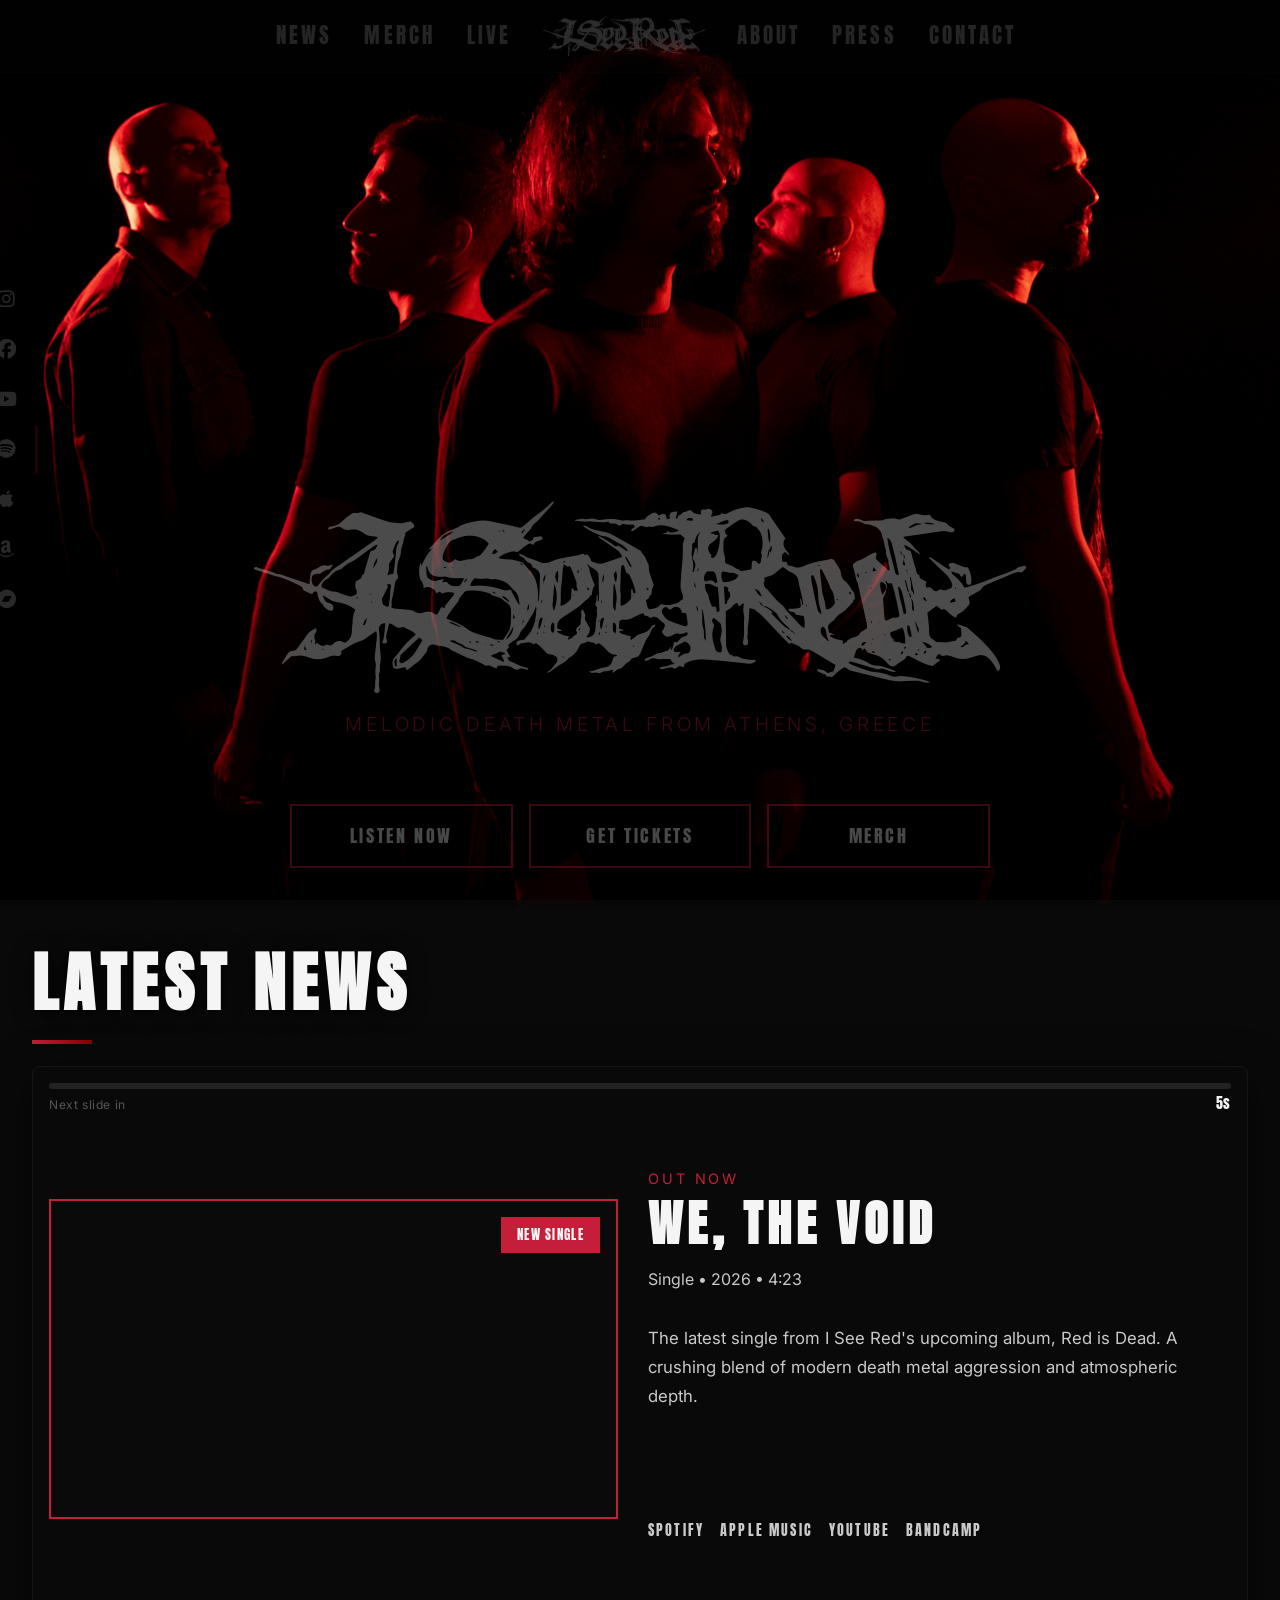
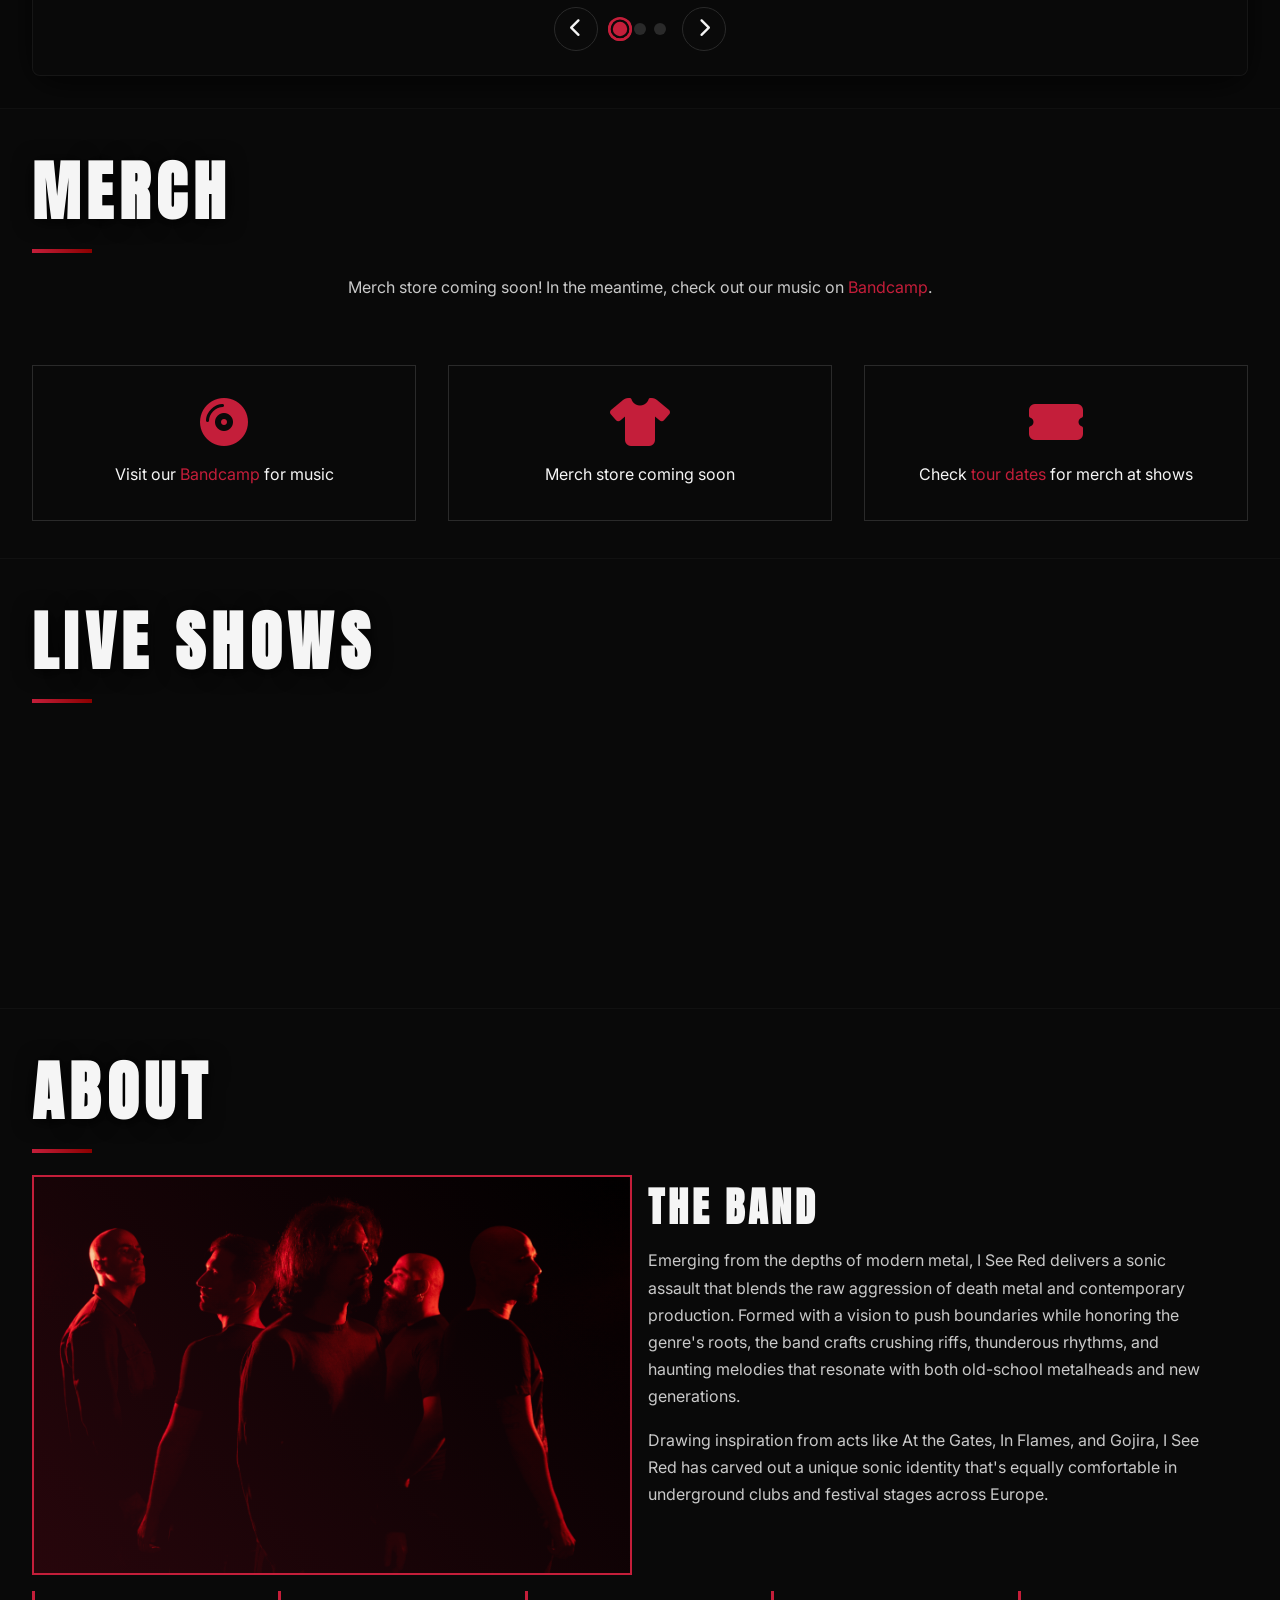
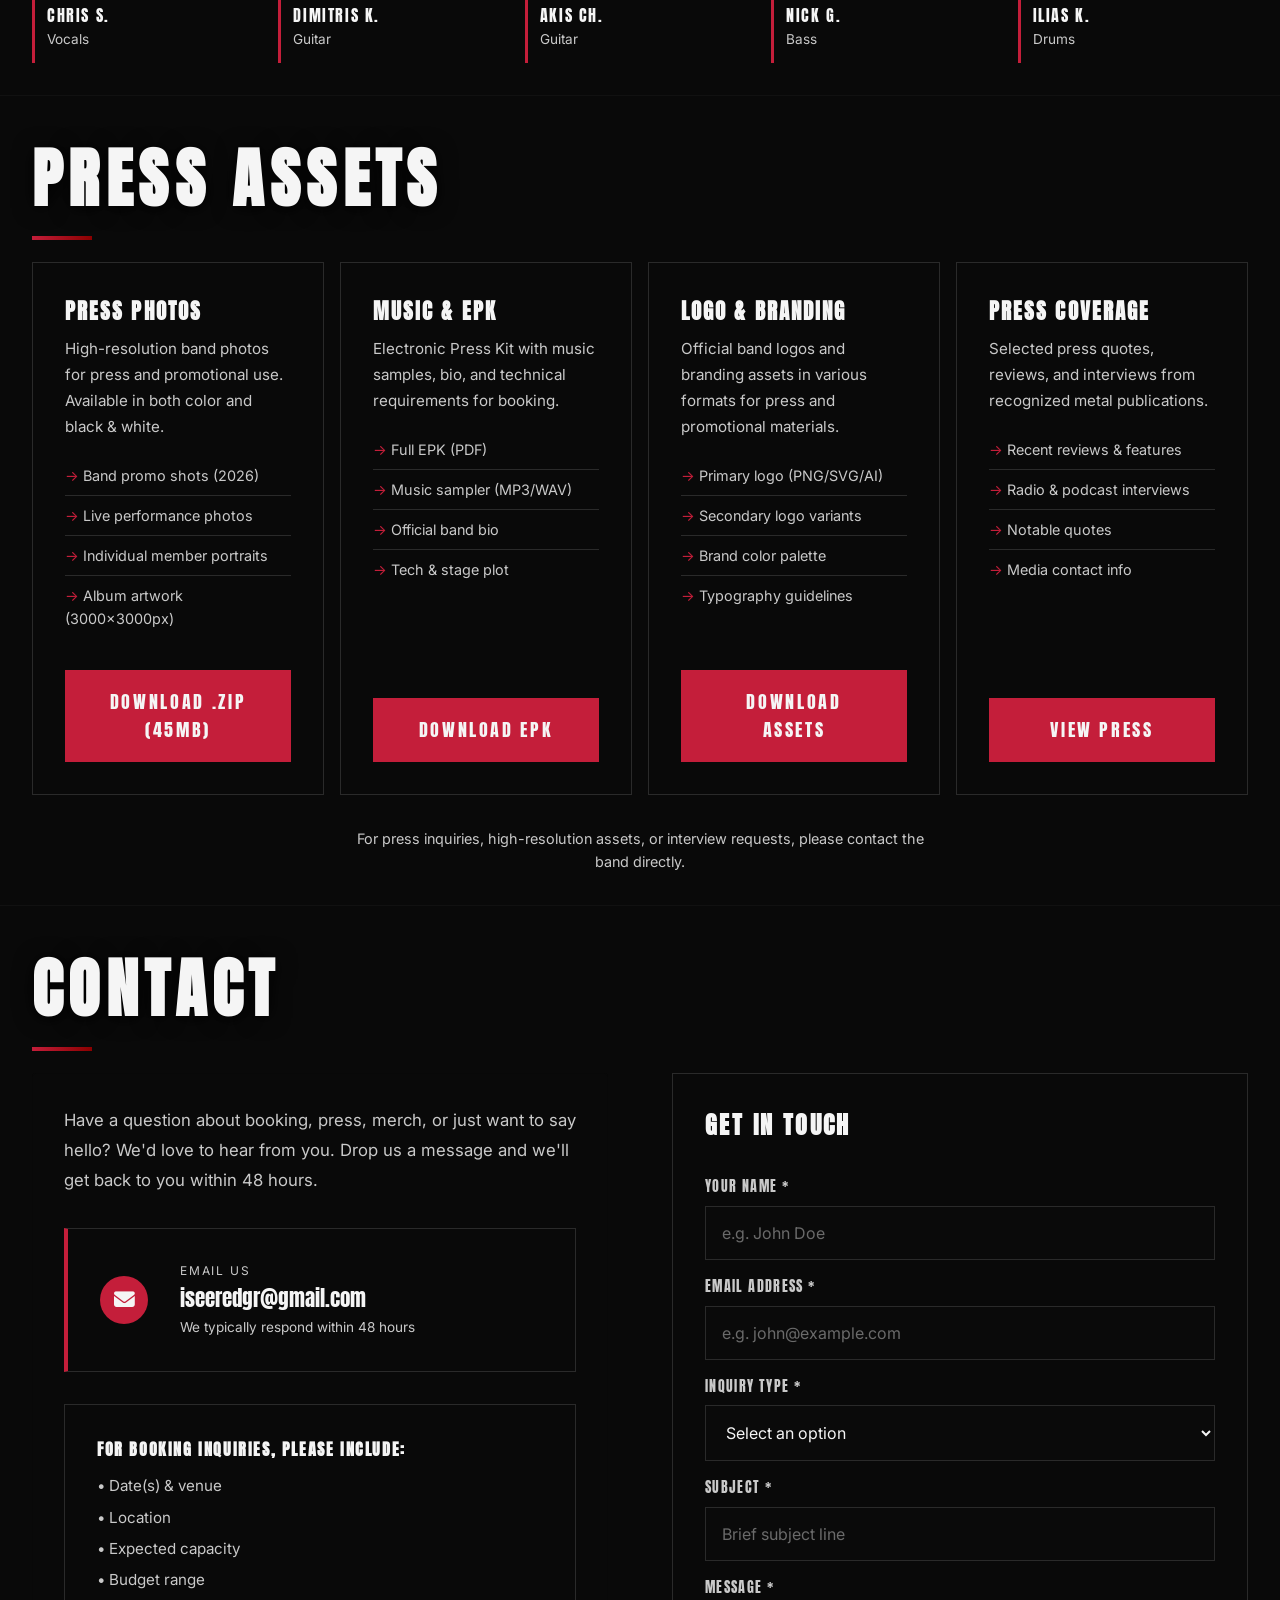
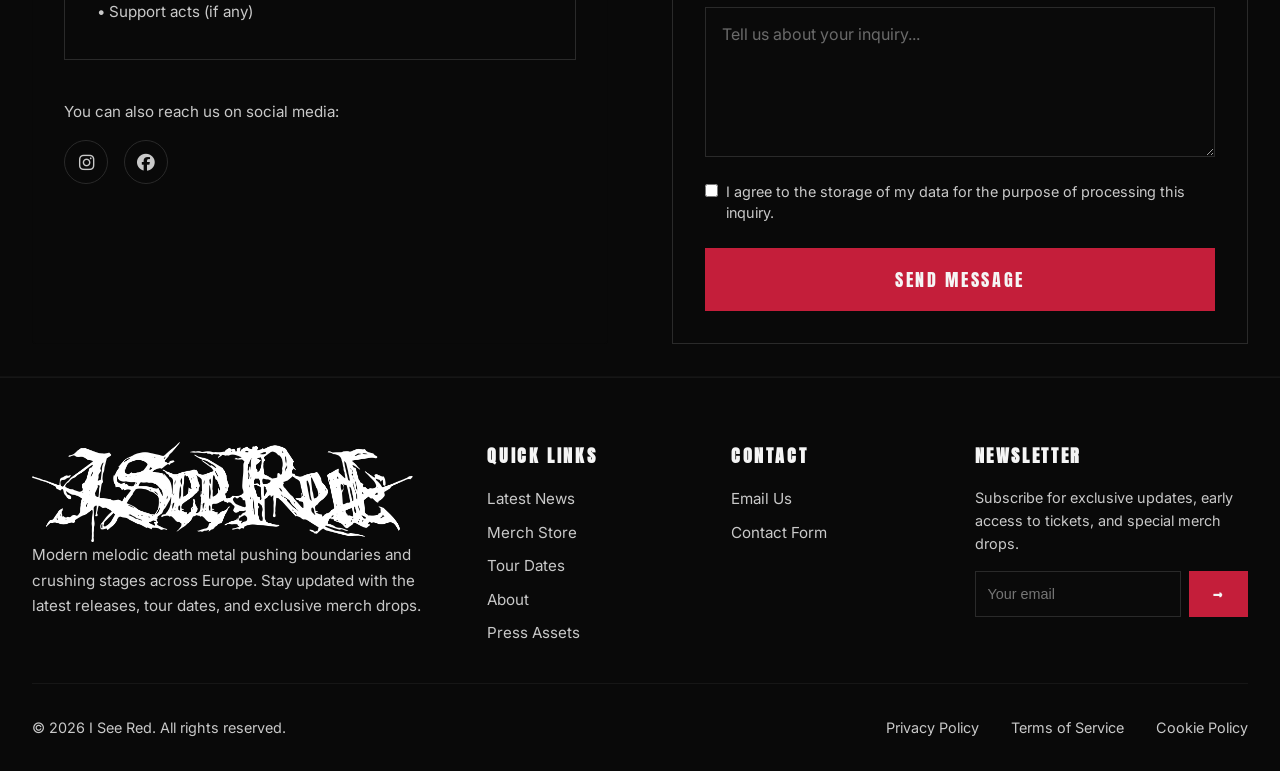
==== commit 874bd914: "Add files via upload" ====
--- a/index.html
+++ b/index.html
@@ -84,6 +84,7 @@
             <a href="https://www.youtube.com/@iseered-ls6zk" target="_blank" rel="noopener noreferrer" aria-label="YouTube"><i class="fab fa-youtube"></i></a>
             <a href="https://open.spotify.com/artist/1yibziitCge1Mpgqj1mxcq" target="_blank" rel="noopener noreferrer" aria-label="Spotify"><i class="fab fa-spotify"></i></a>
             <a href="https://music.apple.com/us/artist/i-see-red/1543452295" target="_blank" rel="noopener noreferrer" aria-label="Apple Music"><i class="fab fa-apple"></i></a>
+            <a href="https://music.amazon.com/artists/B08PQHDG1Y/i-see-red" target="_blank" rel="noopener noreferrer" aria-label="Amazon Music"><i class="fab fa-amazon"></i></a>
             <a href="https://iseeredgr.bandcamp.com" target="_blank" rel="noopener noreferrer" aria-label="Bandcamp"><i class="fab fa-bandcamp"></i></a>
         </div>
 
@@ -94,6 +95,7 @@
             <a href="https://www.youtube.com/@iseered-ls6zk" target="_blank" rel="noopener noreferrer" aria-label="YouTube"><i class="fab fa-youtube"></i></a>
             <a href="https://open.spotify.com/artist/1yibziitCge1Mpgqj1mxcq" target="_blank" rel="noopener noreferrer" aria-label="Spotify"><i class="fab fa-spotify"></i></a>
             <a href="https://music.apple.com/us/artist/i-see-red/1543452295" target="_blank" rel="noopener noreferrer" aria-label="Apple Music"><i class="fab fa-apple"></i></a>
+            <a href="https://music.amazon.com/artists/B08PQHDG1Y/i-see-red" target="_blank" rel="noopener noreferrer" aria-label="Amazon Music"><i class="fab fa-amazon"></i></a>
             <a href="https://iseeredgr.bandcamp.com" target="_blank" rel="noopener noreferrer" aria-label="Bandcamp"><i class="fab fa-bandcamp"></i></a>
         </div>
 
@@ -104,9 +106,9 @@
         <nav class="nav" role="navigation" aria-label="Main navigation">
             <div class="container nav-container">
                 <ul class="nav-menu nav-menu-left" id="main-menu">
-                    <li><a href="#release">News</a></li>
+                    <li><a href="#news">News</a></li>
+                    <li><a href="#merch">Merch</a></li>
                     <li><a href="#tour">Live</a></li>
-                    <li><a href="#merch">Merch</a></li>
                 </ul>
                 <a href="#" class="nav-brand" aria-label="I See Red home">
                     <img src="assets/images/logo_white.png" alt="I See Red" class="nav-brand-logo">
@@ -137,46 +139,82 @@
                     </h1>
                     <p class="hero-subtitle">Melodic Death Metal from Athens, Greece</p>
                     <div class="hero-cta">
-                        <a href="#release" class="btn">Listen Now</a>
+                        <a href="#news" class="btn">Listen Now</a>
                         <a href="#tour" class="btn">Get Tickets</a>
                         <a href="#merch" class="btn">Merch</a>
                     </div>
                 </div>
             </section>
 
-            <!-- ===== RELEASE ===== -->
-            <section class="section release" id="release" aria-label="Current Release">
+            <!-- ============================================================ -->
+            <!-- ===== NEWS CAROUSEL ===== -->
+            <!-- ============================================================ -->
+            <section class="section news" id="news" aria-label="Latest News">
                 <div class="container">
-                    <h2 class="section-title">Latest Release</h2>
-                    <div class="release-grid">
-                        <div class="release-media">
-                            <span class="release-badge">New Single</span>
-                            <div class="release-video">
-                                <div class="video-loader" aria-hidden="true">Loading video...</div>
-                                <iframe
-                                    src="https://www.youtube.com/embed/zuOUN-VSI40"
-                                    title="I See Red - We, the Void (Official Video)"
-                                    frameborder="0"
-                                    allow="accelerometer; autoplay; clipboard-write; encrypted-media; gyroscope; picture-in-picture; web-share"
-                                    allowfullscreen
-                                    loading="lazy"
-                                    onload="this.style.opacity='1'; this.previousElementSibling.style.display='none';">
-                                </iframe>
-                            </div>
-                        </div>
-                        <div class="release-info">
-                            <p class="release-label">Out Now</p>
-                            <h2 class="release-title">We, the Void</h2>
-                            <p class="release-meta">Single • 2026 • 4:23</p>
-                            <p class="release-description">
-                                The latest single from I See Red's upcoming album, Red is Dead. A crushing blend of modern death metal aggression and atmospheric depth.
-                            </p>
-                            <div class="release-links">
-                                <a href="https://open.spotify.com/artist/1yibziitCge1Mpgqj1mxcq" target="_blank" rel="noopener noreferrer" aria-label="Spotify">Spotify</a>
-                                <a href="https://music.apple.com/us/artist/i-see-red/1543452295" target="_blank" rel="noopener noreferrer" aria-label="Apple Music">Apple Music</a>
-                                <a href="https://music.youtube.com/channel/UC_uO7e_5PhX8T_izXsSDJhQ" target="_blank" rel="noopener noreferrer" aria-label="YouTube Music">YouTube</a>
-                                <a href="https://iseeredgr.bandcamp.com" target="_blank" rel="noopener noreferrer" aria-label="Bandcamp">Bandcamp</a>
-                            </div>
+                    <h2 class="section-title">Latest News</h2>
+                    
+                    <!-- Carousel Container -->
+                    <div class="news-carousel" role="region" aria-roledescription="carousel" aria-label="Latest news carousel">
+                        
+                        <!-- === PROGRESS BAR FIX START === -->
+                        <!-- Progress Bar -->
+                        <div class="news-progress-wrapper">
+                            <div class="news-progress" role="progressbar" aria-label="Time until next slide">
+                                <div class="news-progress-bar"></div>
+                            </div>
+                            <div class="news-progress-label">
+                                <span class="news-progress-text">Next slide in</span>
+                                <span class="news-progress-timer">5s</span>
+                            </div>
+                        </div>
+                        <!-- === PROGRESS BAR FIX END === -->
+                        
+                        <!-- Carousel Track -->
+                        <div class="news-track-wrapper">
+                            <div class="news-track" role="list">
+                                <!-- Items will be rendered by JavaScript -->
+                            </div>
+                        </div>
+
+                        <!-- Controls -->
+                        <div class="news-controls">
+                            <button class="news-btn news-btn-prev" aria-label="Previous slide">
+                                <i class="fas fa-chevron-left"></i>
+                            </button>
+                            
+                            <div class="news-dots" role="tablist" aria-label="Slide indicators">
+                                <!-- Dots will be rendered by JavaScript -->
+                            </div>
+                            
+                            <button class="news-btn news-btn-next" aria-label="Next slide">
+                                <i class="fas fa-chevron-right"></i>
+                            </button>
+                        </div>
+                    </div>
+                </div>
+            </section>
+            <!-- ===== END NEWS CAROUSEL ===== -->
+            <!-- ============================================================ -->
+
+            <!-- ===== MERCH ===== -->
+            <section class="section merch" id="merch" aria-label="Merchandise">
+                <div class="container">
+                    <h2 class="section-title">Merch</h2>
+                    <p class="merch-temp-note">
+                        Merch store coming soon! In the meantime, check out our music on <a href="https://iseeredgr.bandcamp.com" target="_blank" rel="noopener noreferrer" style="color:var(--color-red);">Bandcamp</a>.
+                    </p>
+                    <div class="merch-grid-placeholder">
+                        <div>
+                            <i class="fas fa-compact-disc"></i>
+                            <p>Visit our <a href="https://iseeredgr.bandcamp.com" target="_blank" rel="noopener noreferrer" style="color:var(--color-red);">Bandcamp</a> for music</p>
+                        </div>
+                        <div>
+                            <i class="fas fa-tshirt"></i>
+                            <p>Merch store coming soon</p>
+                        </div>
+                        <div>
+                            <i class="fas fa-ticket-alt"></i>
+                            <p>Check <a href="#tour" style="color:var(--color-red);">tour dates</a> for merch at shows</p>
                         </div>
                     </div>
                 </div>
@@ -234,30 +272,6 @@
                 </div>
             </section>
 
-            <!-- ===== MERCH ===== -->
-            <section class="section merch" id="merch" aria-label="Merchandise">
-                <div class="container">
-                    <h2 class="section-title">Merch</h2>
-                    <p class="merch-temp-note">
-                        Merch store coming soon! In the meantime, check out our music on <a href="https://iseeredgr.bandcamp.com" target="_blank" rel="noopener noreferrer" style="color:var(--color-red);">Bandcamp</a>.
-                    </p>
-                    <div class="merch-grid-placeholder">
-                        <div>
-                            <i class="fas fa-compact-disc"></i>
-                            <p>Visit our <a href="https://iseeredgr.bandcamp.com" target="_blank" rel="noopener noreferrer" style="color:var(--color-red);">Bandcamp</a> for music</p>
-                        </div>
-                        <div>
-                            <i class="fas fa-tshirt"></i>
-                            <p>Merch store coming soon</p>
-                        </div>
-                        <div>
-                            <i class="fas fa-ticket-alt"></i>
-                            <p>Check <a href="#tour" style="color:var(--color-red);">tour dates</a> for merch at shows</p>
-                        </div>
-                    </div>
-                </div>
-            </section>
-
             <!-- ===== ABOUT ===== -->
             <section class="section about" id="about" aria-label="About">
                 <div class="container">
@@ -455,9 +469,9 @@
                     <div>
                         <h4 class="footer-title">Quick Links</h4>
                         <ul class="footer-links">
-                            <li><a href="#release">Latest Release</a></li>
+                            <li><a href="#news">Latest News</a></li>                            
+                            <li><a href="#merch">Merch Store</a></li>
                             <li><a href="#tour">Tour Dates</a></li>
-                            <li><a href="#merch">Merch Store</a></li>
                             <li><a href="#about">About</a></li>
                             <li><a href="#press">Press Assets</a></li>
                         </ul>
--- a/styles.css
+++ b/styles.css
@@ -674,30 +674,260 @@
     }
 }
 
-/* ============================================================
-   RELEASE
-============================================================ */
-.release-grid {
+/* ============================================================ */
+/* ===== NEWS CAROUSEL ===== */
+/* ============================================================ */
+
+/* === PROGRESS BAR STYLES START === */
+
+/* Carousel Container */
+.news-carousel {
+    position: relative;
+    width: 100%;
+    overflow: hidden;
+    /* === PROGRESS BAR FIX: Background wrapper for carousel === */
+    background: rgba(10, 10, 10, 0.85);
+    backdrop-filter: blur(4px);
+    -webkit-backdrop-filter: blur(4px);
+    border: 1px solid rgba(255, 255, 255, 0.05);
+    border-radius: 8px;
+    padding: var(--spacing-sm);
+    box-shadow: 0 8px 40px rgba(0, 0, 0, 0.6);
+    /* === PROGRESS BAR FIX END === */
+}
+
+/* Progress bar wrapper - contains bar and label */
+.news-progress-wrapper {
+    position: relative;
+    width: 100%;
+    margin-bottom: var(--spacing-sm);
+    padding-bottom: 4px;
+}
+
+.news-progress {
+    width: 100%;
+    height: 6px;
+    background: rgba(255, 255, 255, 0.1);
+    border-radius: 4px;
+    overflow: hidden;
+    position: relative;
+}
+
+.news-progress-bar {
+    height: 100%;
+    width: 0%;
+    background: linear-gradient(90deg, var(--color-red), var(--color-red-bright));
+    border-radius: 4px;
+    transition: width 0.3s linear;
+    position: relative;
+}
+
+/* Glow effect on progress bar */
+.news-progress-bar::after {
+    content: '';
+    position: absolute;
+    top: 0;
+    right: 0;
+    width: 30px;
+    height: 100%;
+    background: linear-gradient(90deg, transparent, rgba(255, 255, 255, 0.3));
+    border-radius: 4px;
+}
+
+/* Progress label */
+.news-progress-label {
+    display: flex;
+    justify-content: space-between;
+    align-items: center;
+    margin-top: 4px;
+    font-size: 0.75rem;
+    color: var(--color-white-dim);
+    font-family: var(--font-body);
+    letter-spacing: 0.05em;
+}
+
+.news-progress-text {
+    opacity: 0.4;
+}
+
+.news-progress-timer {
+    font-family: var(--font-display);
+    font-size: 0.85rem;
+    color: var(--color-white);
+    min-width: 28px;
+    text-align: right;
+}
+
+/* === PROGRESS BAR STYLES END === */
+
+/* Track Wrapper - hides overflow */
+.news-track-wrapper {
+    overflow: hidden;
+    border-radius: 4px;
+}
+
+/* Track - contains all slides */
+.news-track {
+    display: flex;
+    transition: transform 0.6s cubic-bezier(0.25, 0.46, 0.45, 0.94);
+    will-change: transform;
+    align-items: stretch;
+}
+
+/* === SLIDE ANIMATION FIX START === */
+/* Individual Slide */
+.news-slide {
+    flex: 0 0 100%;
     display: grid;
     grid-template-columns: 1fr 1fr;
-    gap: var(--spacing-lg);
+    gap: var(--spacing-sm);
     align-items: center;
-}
-
-.release-media {
+    padding: var(--spacing-sm) 0;
+    position: relative;
+}
+
+/* Slide exit animation - slides out to left */
+.news-slide.slide-exit {
+    animation: slideOutLeft 0.6s cubic-bezier(0.25, 0.46, 0.45, 0.94) forwards;
+}
+
+/* Slide entry animations - direction-aware */
+.news-slide.slide-enter-next {
+    animation: slideInRight 0.6s cubic-bezier(0.25, 0.46, 0.45, 0.94) forwards;
+}
+
+.news-slide.slide-enter-prev {
+    animation: slideInLeft 0.6s cubic-bezier(0.25, 0.46, 0.45, 0.94) forwards;
+}
+
+/* Keyframes for slide animations */
+@keyframes slideOutLeft {
+    0% {
+        opacity: 1;
+        transform: translateX(0);
+    }
+    100% {
+        opacity: 0;
+        transform: translateX(-30px);
+    }
+}
+
+@keyframes slideInRight {
+    0% {
+        opacity: 0;
+        transform: translateX(30px);
+    }
+    100% {
+        opacity: 1;
+        transform: translateX(0);
+    }
+}
+
+@keyframes slideInLeft {
+    0% {
+        opacity: 0;
+        transform: translateX(-30px);
+    }
+    100% {
+        opacity: 1;
+        transform: translateX(0);
+    }
+}
+
+/* Reduce motion preference - disable animations */
+@media (prefers-reduced-motion: reduce) {
+    .news-slide.slide-exit,
+    .news-slide.slide-enter-next,
+    .news-slide.slide-enter-prev {
+        animation: none !important;
+        opacity: 1 !important;
+        transform: none !important;
+    }
+    
+    .news-track {
+        transition: none !important;
+    }
+}
+
+/* === SLIDE ANIMATION FIX END === */
+
+/* --- Media Container --- */
+.news-media {
     position: relative;
     aspect-ratio: 16 / 9;
     background: var(--color-black);
     border: 2px solid var(--color-red);
     overflow: hidden;
-}
-
-.release-video {
+    max-height: 320px;
+    align-self: center;
+}
+
+.news-media .release-badge {
+    position: absolute;
+    top: var(--spacing-sm);
+    right: var(--spacing-sm);
+    background: var(--color-red);
+    color: var(--color-white);
+    font-family: var(--font-display);
+    font-size: 0.8rem;
+    text-transform: uppercase;
+    letter-spacing: 0.1em;
+    padding: 0.5rem 1rem;
+    z-index: 2;
+}
+
+/* Media placeholder when type is "none" */
+.news-media-placeholder {
+    width: 100%;
+    height: 100%;
+    display: flex;
+    align-items: center;
+    justify-content: center;
+    background: linear-gradient(135deg, var(--color-black-light), var(--color-black-dark));
+    position: relative;
+    overflow: hidden;
+    min-height: 180px;
+}
+
+.news-media-placeholder::after {
+    content: '';
     position: absolute;
     inset: 0;
-}
-
-.release-video iframe {
+    background: radial-gradient(circle at 30% 40%, rgba(196, 30, 58, 0.15), transparent 70%);
+    pointer-events: none;
+}
+
+.news-media-placeholder .placeholder-icon {
+    font-size: 4rem;
+    color: var(--color-red);
+    opacity: 0.4;
+    z-index: 1;
+}
+
+.news-media-placeholder .placeholder-text {
+    position: absolute;
+    bottom: var(--spacing-md);
+    left: 0;
+    right: 0;
+    text-align: center;
+    font-family: var(--font-display);
+    font-size: 0.9rem;
+    text-transform: uppercase;
+    letter-spacing: 0.2em;
+    color: var(--color-white-dim);
+    opacity: 0.3;
+    z-index: 1;
+}
+
+/* Video container */
+.news-video {
+    position: absolute;
+    inset: 0;
+    width: 100%;
+    height: 100%;
+}
+
+.news-video iframe {
     width: 100%;
     height: 100%;
     display: block;
@@ -706,21 +936,20 @@
     transition: opacity 0.5s ease;
 }
 
-.release-badge {
-    position: absolute;
-    top: var(--spacing-sm);
-    right: var(--spacing-sm);
-    background: var(--color-red);
-    color: var(--color-white);
-    font-family: var(--font-display);
-    font-size: 0.8rem;
-    text-transform: uppercase;
-    letter-spacing: 0.1em;
-    padding: 0.5rem 1rem;
-    z-index: 2;
-}
-
-.video-loader {
+.news-video iframe.loaded {
+    opacity: 1;
+}
+
+/* Image container */
+.news-image {
+    width: 100%;
+    height: 100%;
+    object-fit: cover;
+    display: block;
+}
+
+/* Video loader */
+.news-video-loader {
     position: absolute;
     inset: 0;
     display: flex;
@@ -735,7 +964,7 @@
     z-index: 1;
 }
 
-.video-loader::after {
+.news-video-loader::after {
     content: '';
     width: 30px;
     height: 30px;
@@ -750,11 +979,18 @@
     to { transform: rotate(360deg); }
 }
 
-.release-info {
-    padding: var(--spacing-md);
-}
-
-.release-label {
+/* --- Info Panel - No Background --- */
+.news-info {
+    padding: var(--spacing-sm) 0;
+    display: flex;
+    flex-direction: column;
+    justify-content: center;
+    background: transparent;
+    height: 100%;
+    overflow: hidden;
+}
+
+.news-label {
     font-size: 0.9rem;
     text-transform: uppercase;
     letter-spacing: 0.2em;
@@ -762,35 +998,39 @@
     margin-bottom: var(--spacing-xs);
 }
 
-.release-title {
+.news-title {
     font-family: var(--font-display);
-    font-size: clamp(2rem, 5vw, 3.5rem);
+    font-size: clamp(1.8rem, 4vw, 3rem);
     text-transform: uppercase;
     letter-spacing: 0.1em;
-    line-height: 1;
+    line-height: 1.1;
     margin-bottom: var(--spacing-sm);
 }
 
-.release-meta {
+.news-meta {
     font-size: 1rem;
     color: var(--color-white-dim);
     margin-bottom: var(--spacing-md);
 }
 
-.release-description {
-    font-size: 1.1rem;
-    line-height: 1.8;
+.news-description {
+    font-size: 1.05rem;
+    line-height: 1.7;
     color: var(--color-white-dim);
     margin-bottom: var(--spacing-md);
-}
-
-.release-links {
+    flex: 1;
+    overflow: hidden;
+}
+
+.news-links {
     display: flex;
     gap: var(--spacing-sm);
     flex-wrap: wrap;
-}
-
-.release-links a {
+    margin-top: auto;
+    padding-top: var(--spacing-sm);
+}
+
+.news-links a {
     font-family: var(--font-display);
     font-size: 0.9rem;
     text-transform: uppercase;
@@ -801,30 +1041,231 @@
     transition: var(--transition);
 }
 
-.release-links a:hover {
+.news-links a:hover {
     color: var(--color-red);
     border-bottom-color: var(--color-red);
 }
 
+/* --- Controls --- */
+.news-controls {
+    display: flex;
+    align-items: center;
+    justify-content: center;
+    gap: var(--spacing-sm);
+    margin-top: var(--spacing-sm);
+    padding: var(--spacing-xs) 0;
+}
+
+.news-btn {
+    width: 44px;
+    height: 44px;
+    display: flex;
+    align-items: center;
+    justify-content: center;
+    background: rgba(10, 10, 10, 0.8);
+    border: 1px solid var(--color-gray);
+    color: var(--color-white);
+    border-radius: 50%;
+    transition: var(--transition);
+    font-size: 1.2rem;
+}
+
+.news-btn:hover {
+    border-color: var(--color-red);
+    background: var(--color-red);
+    color: var(--color-white);
+}
+
+.news-btn:focus-visible {
+    outline: 3px solid var(--color-red-bright);
+    outline-offset: 2px;
+}
+
+.news-dots {
+    display: flex;
+    gap: var(--spacing-xs);
+    align-items: center;
+}
+
+.news-dot {
+    width: 12px;
+    height: 12px;
+    border-radius: 50%;
+    background: var(--color-gray);
+    border: none;
+    padding: 0;
+    cursor: pointer;
+    transition: var(--transition);
+    position: relative;
+}
+
+.news-dot:hover {
+    background: var(--color-white-dim);
+}
+
+.news-dot.active {
+    background: var(--color-red);
+    transform: scale(1.2);
+}
+
+/* === PROGRESS BAR FIX: Dot progress ring === */
+.news-dot::before {
+    content: '';
+    position: absolute;
+    inset: -4px;
+    border-radius: 50%;
+    border: 2px solid transparent;
+    transition: border-color 0.3s ease;
+}
+
+.news-dot.active::before {
+    border-color: var(--color-red);
+    animation: dotPulse 2s ease-in-out infinite;
+}
+
+@keyframes dotPulse {
+    0%, 100% { transform: scale(1); opacity: 0.5; }
+    50% { transform: scale(1.15); opacity: 1; }
+}
+
+/* Progress ring around active dot */
+.news-dot.active .dot-progress-ring {
+    display: block;
+}
+
+.news-dot .dot-progress-ring {
+    display: none;
+    position: absolute;
+    inset: -4px;
+    border-radius: 50%;
+    border: 2px solid var(--color-red);
+    border-top-color: transparent;
+    animation: spin 4s linear infinite;
+}
+
+.news-dot:focus-visible {
+    outline: 3px solid var(--color-red-bright);
+    outline-offset: 2px;
+}
+
+/* --- Responsive --- */
 @media (max-width: 1024px) {
-    .release-grid {
+    .news-slide {
         grid-template-columns: 1fr;
         gap: var(--spacing-md);
-    }
-
-    .release-info {
+        min-height: auto;
+    }
+
+    .news-media {
+        max-height: 350px;
+        aspect-ratio: 16 / 9;
+    }
+
+    .news-info {
         padding: var(--spacing-sm) 0;
-    }
-
-    .release-title {
-        font-size: clamp(1.8rem, 6vw, 2.5rem);
-    }
-
-    .release-description {
+        min-height: auto;
+    }
+
+    .news-title {
+        font-size: clamp(1.6rem, 5vw, 2.2rem);
+    }
+
+    .news-description {
         font-size: 1rem;
-        line-height: 1.7;
-    }
-}
+        line-height: 1.6;
+    }
+}
+
+@media (max-width: 768px) {
+    .news-slide {
+        gap: var(--spacing-sm);
+        padding: 0;
+    }
+
+    .news-media {
+        max-height: 250px;
+        min-height: 180px;
+    }
+
+    .news-controls {
+        gap: var(--spacing-sm);
+        margin-top: var(--spacing-sm);
+    }
+
+    .news-btn {
+        width: 38px;
+        height: 38px;
+        font-size: 1rem;
+    }
+
+    .news-dot {
+        width: 10px;
+        height: 10px;
+    }
+
+    .news-info {
+        padding: var(--spacing-xs) 0;
+    }
+
+    .news-description {
+        font-size: 0.95rem;
+        line-height: 1.6;
+        margin-bottom: var(--spacing-sm);
+    }
+
+    /* === PROGRESS BAR FIX: Mobile adjustments === */
+    .news-carousel {
+        padding: var(--spacing-sm);
+    }
+    
+    .news-progress-wrapper {
+        margin-bottom: var(--spacing-sm);
+    }
+    
+    .news-progress-label {
+        font-size: 0.65rem;
+    }
+    
+    .news-progress-timer {
+        font-size: 0.75rem;
+        min-width: 24px;
+    }
+}
+
+@media (max-width: 480px) {
+    .news-media {
+        max-height: 200px;
+        min-height: 140px;
+    }
+
+    .news-media-placeholder .placeholder-icon {
+        font-size: 2.5rem;
+    }
+
+    .news-media-placeholder .placeholder-text {
+        font-size: 0.7rem;
+        bottom: var(--spacing-sm);
+    }
+
+    .news-info {
+        padding: var(--spacing-xs) 0;
+    }
+
+    .news-title {
+        font-size: 1.4rem;
+    }
+
+    .news-description {
+        font-size: 0.9rem;
+    }
+
+    .news-carousel {
+        padding: var(--spacing-xs);
+        border-radius: 4px;
+    }
+}
+
+/* ===== END NEWS CAROUSEL ===== */
 
 /* ============================================================
    TOUR
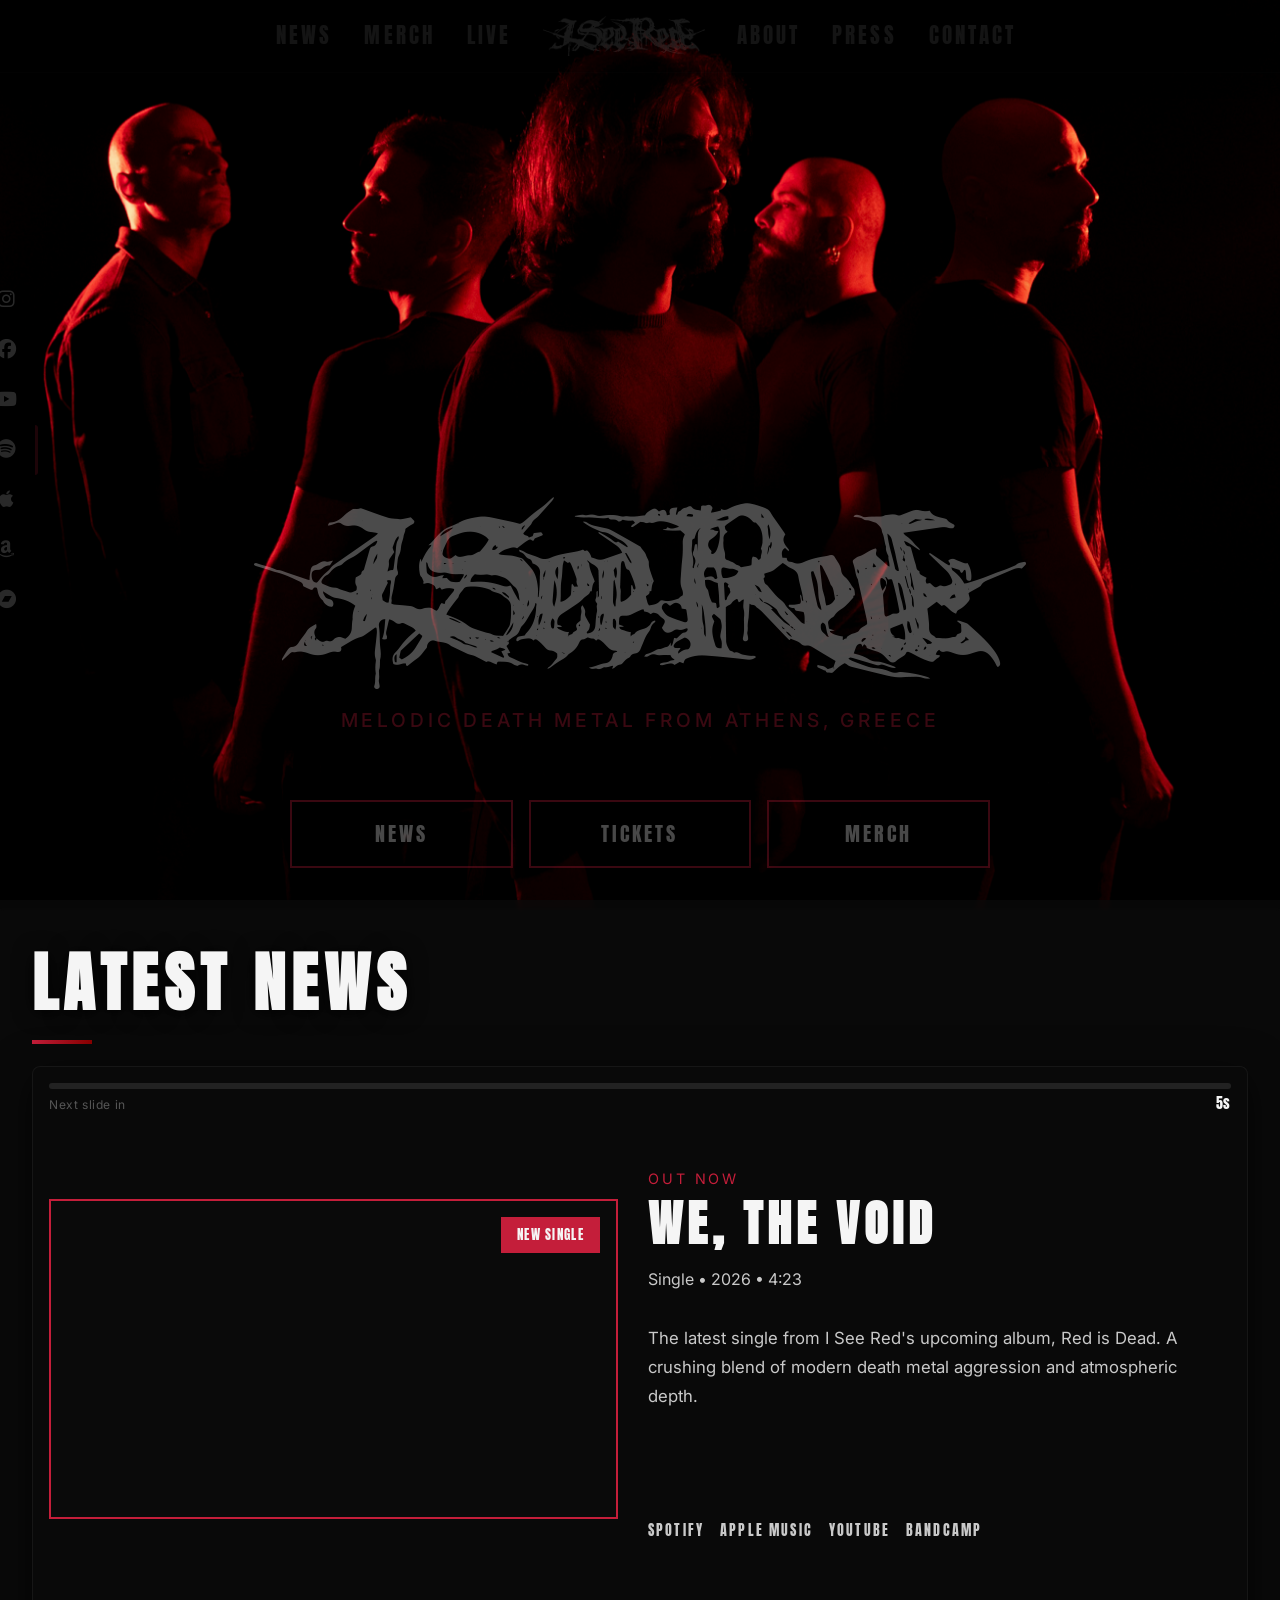
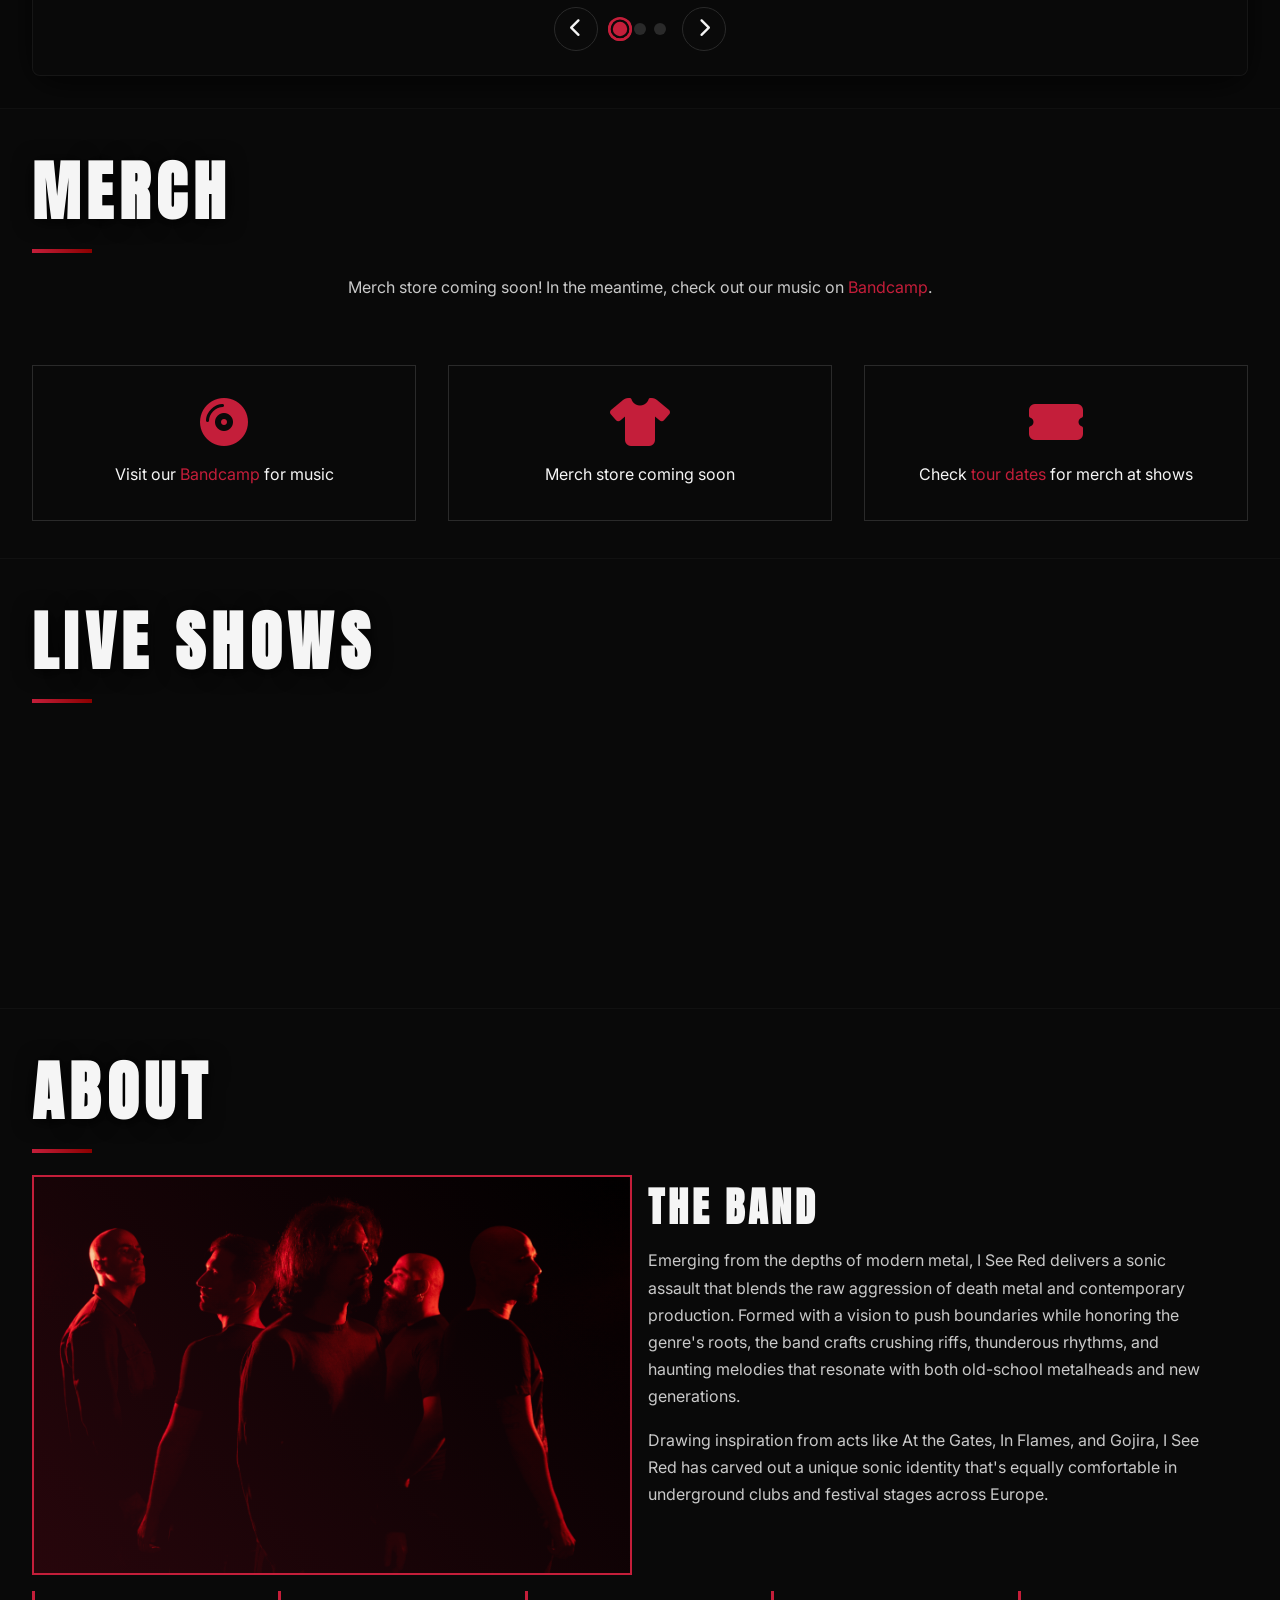
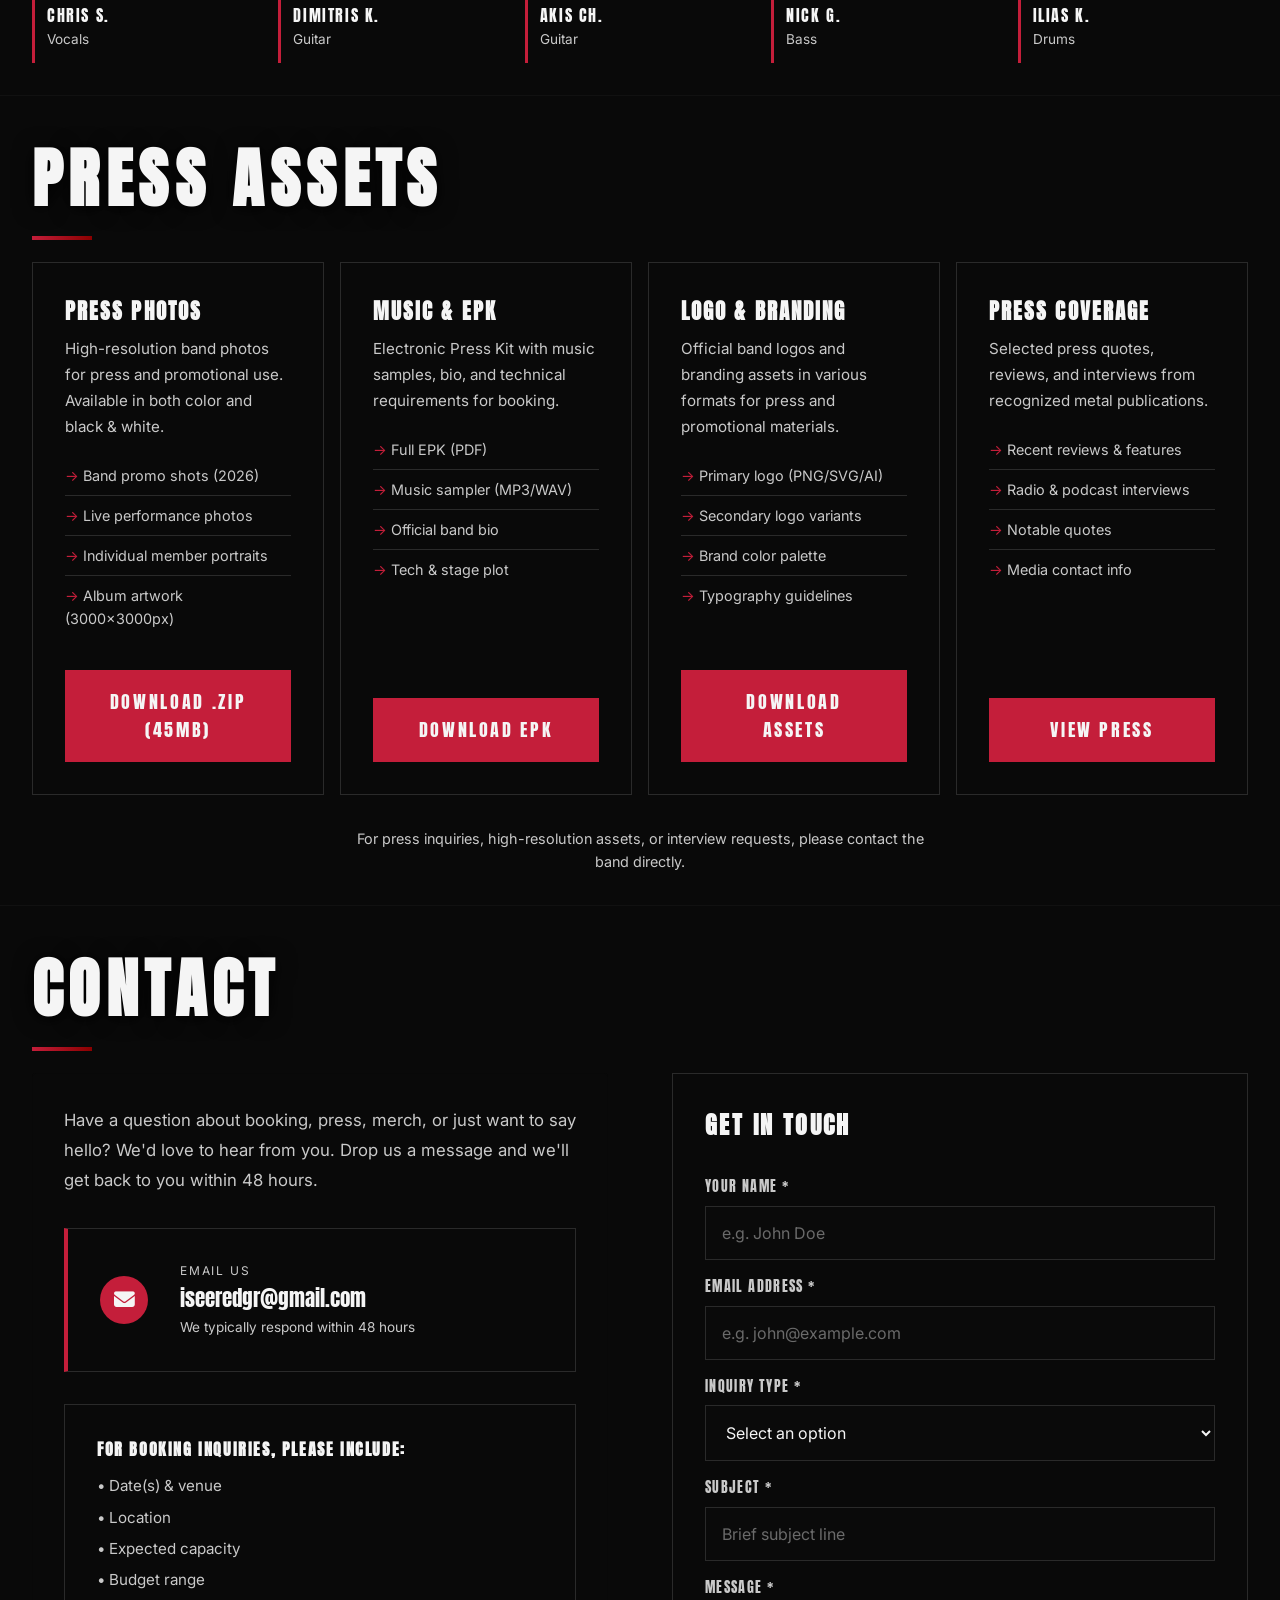
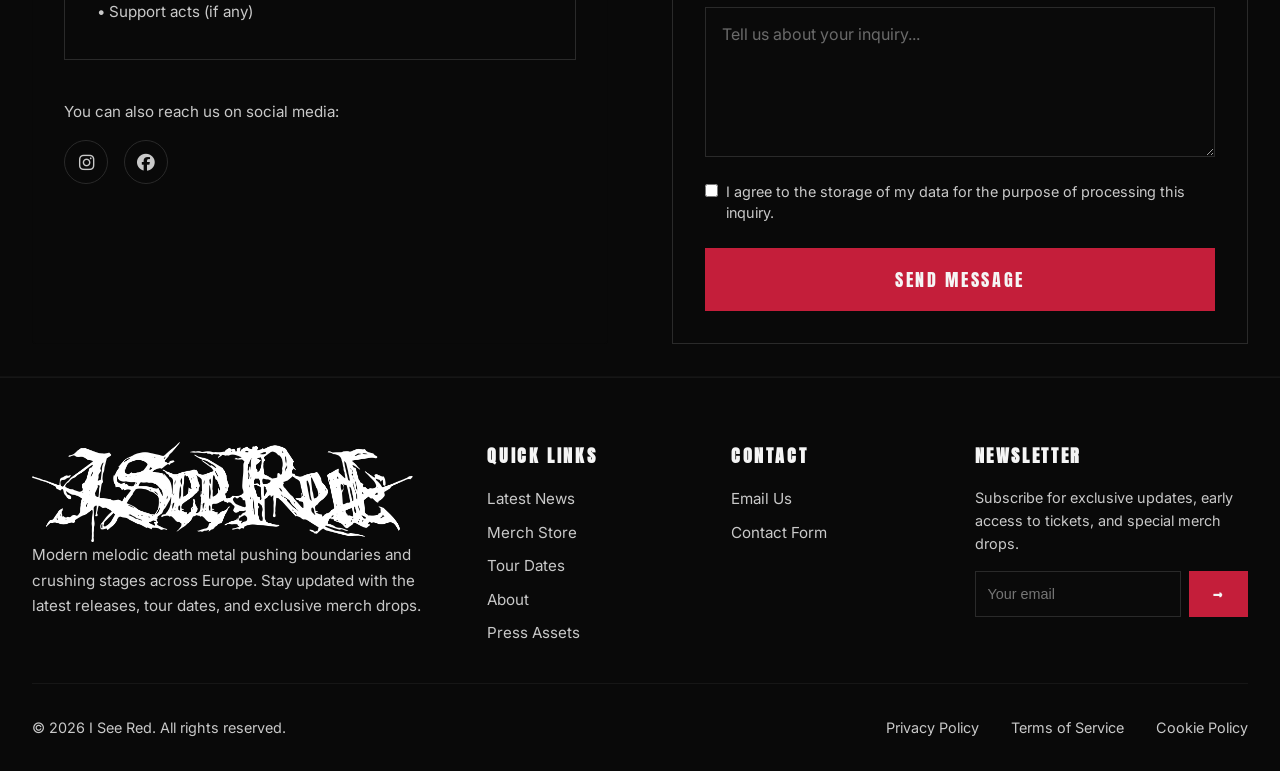
==== commit 3a1cd7b0: "Add files via upload" ====
--- a/index.html
+++ b/index.html
@@ -139,8 +139,8 @@
                     </h1>
                     <p class="hero-subtitle">Melodic Death Metal from Athens, Greece</p>
                     <div class="hero-cta">
-                        <a href="#news" class="btn">Listen Now</a>
-                        <a href="#tour" class="btn">Get Tickets</a>
+                        <a href="#news" class="btn">News</a>
+                        <a href="#tour" class="btn">Tickets</a>
                         <a href="#merch" class="btn">Merch</a>
                     </div>
                 </div>
--- a/styles.css
+++ b/styles.css
@@ -42,6 +42,21 @@
     scroll-snap-stop: always;
 }
 
+/* Disable scroll snap on mobile */
+@media (max-width: 768px) {
+    html {
+        scroll-snap-type: none;
+        scroll-padding-top: 0;
+    }
+    
+    .section,
+    .hero,
+    .footer {
+        scroll-snap-align: none;
+        scroll-snap-stop: normal;
+    }
+}
+
 body {
     font-family: var(--font-body);
     background-color: var(--color-black);
@@ -514,7 +529,7 @@
             "toggle brand ."
             "menu-left menu-left menu-left"
             "menu-right menu-right menu-right";
-        row-gap: var(--spacing-sm);
+        row-gap: var(--spacing-xs);
     }
 
     .nav-menu-left,
@@ -531,7 +546,7 @@
     }
 
     .nav-brand-logo {
-        height: 40px;
+        height: 50px;
         max-width: 180px;
     }
 
@@ -618,7 +633,7 @@
 
 .hero-subtitle {
     font-size: 1.2rem;
-    font-weight: 300;
+    font-weight: 500;
     letter-spacing: 0.2em;
     text-transform: uppercase;
     color: var(--color-red);
@@ -635,6 +650,7 @@
 }
 
 .hero-cta .btn {
+    font-size: 1.25rem;
     width: 100%;
     text-align: center;
 }
@@ -669,7 +685,7 @@
     .hero-cta {
         margin-top: auto;
         grid-template-columns: 1fr;
-        max-width: 100%;
+        max-width: 80%;
         padding-bottom: 1.5rem;
     }
 }
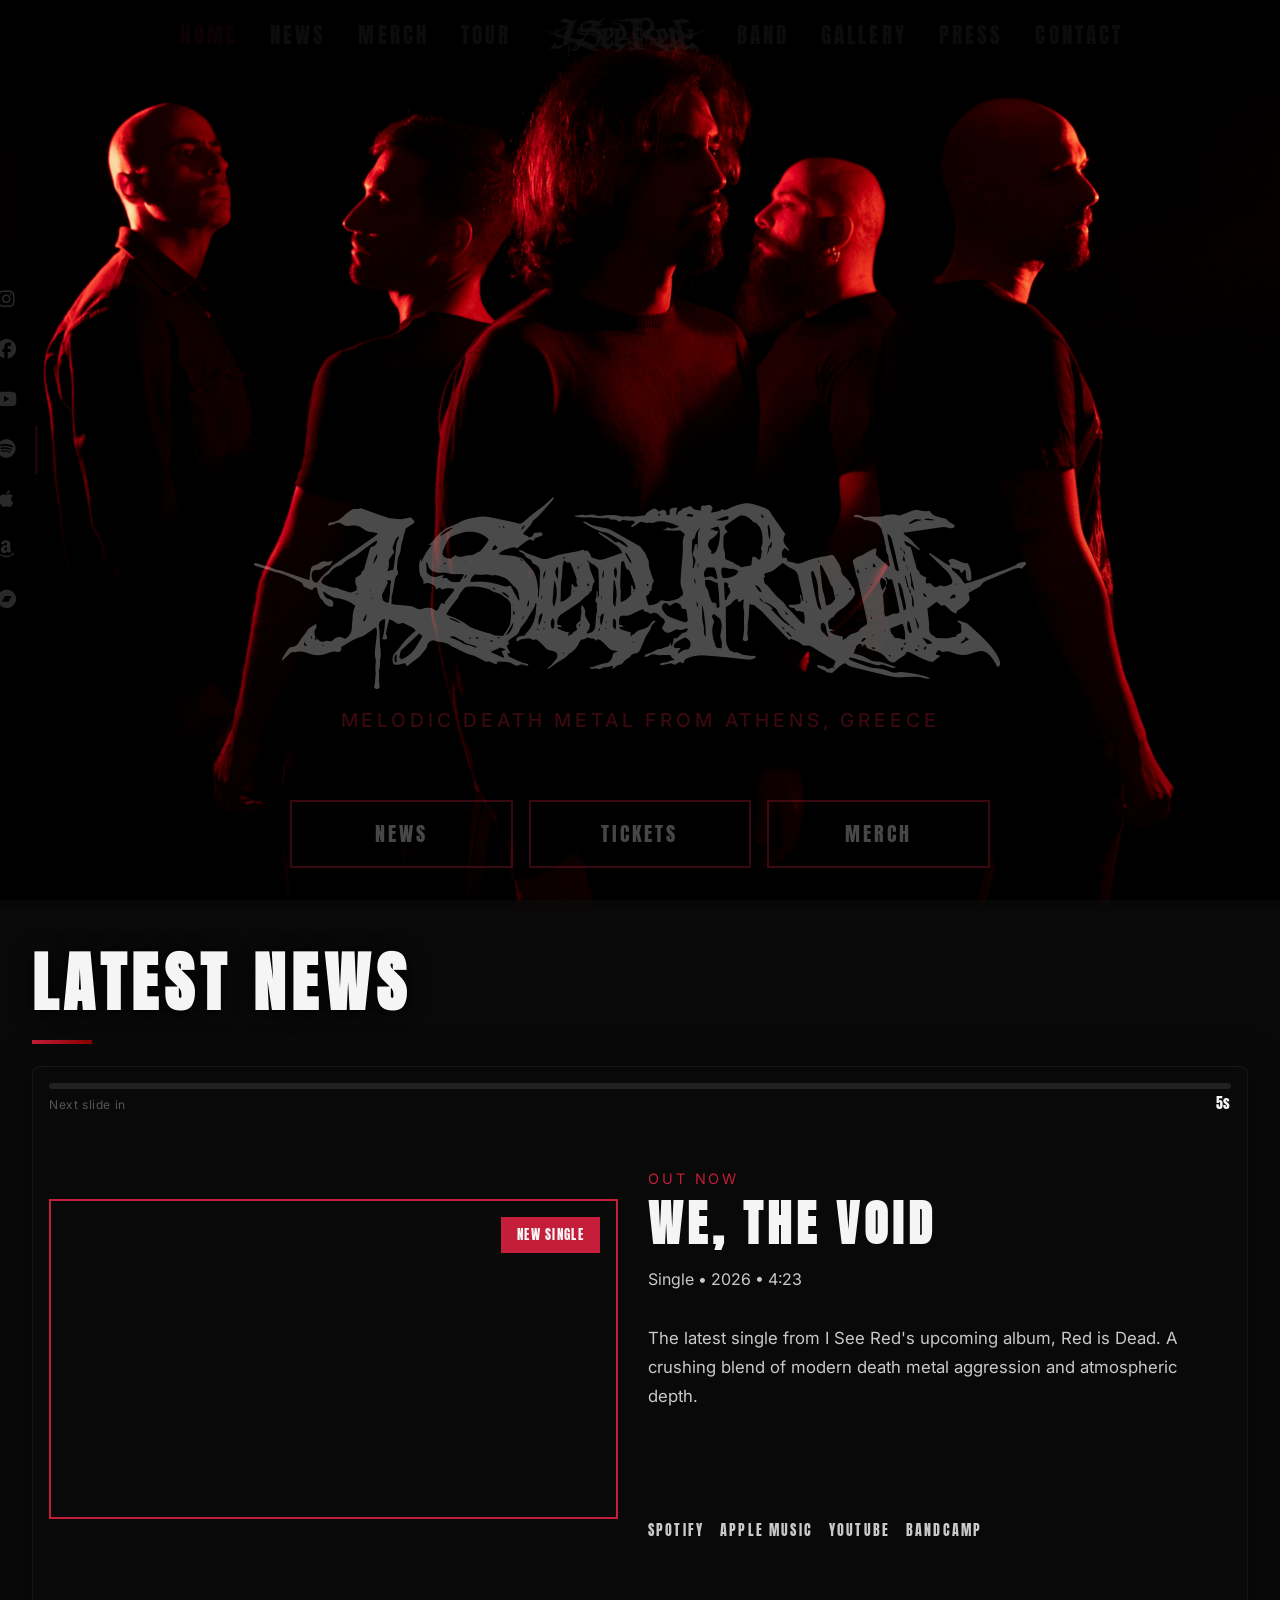
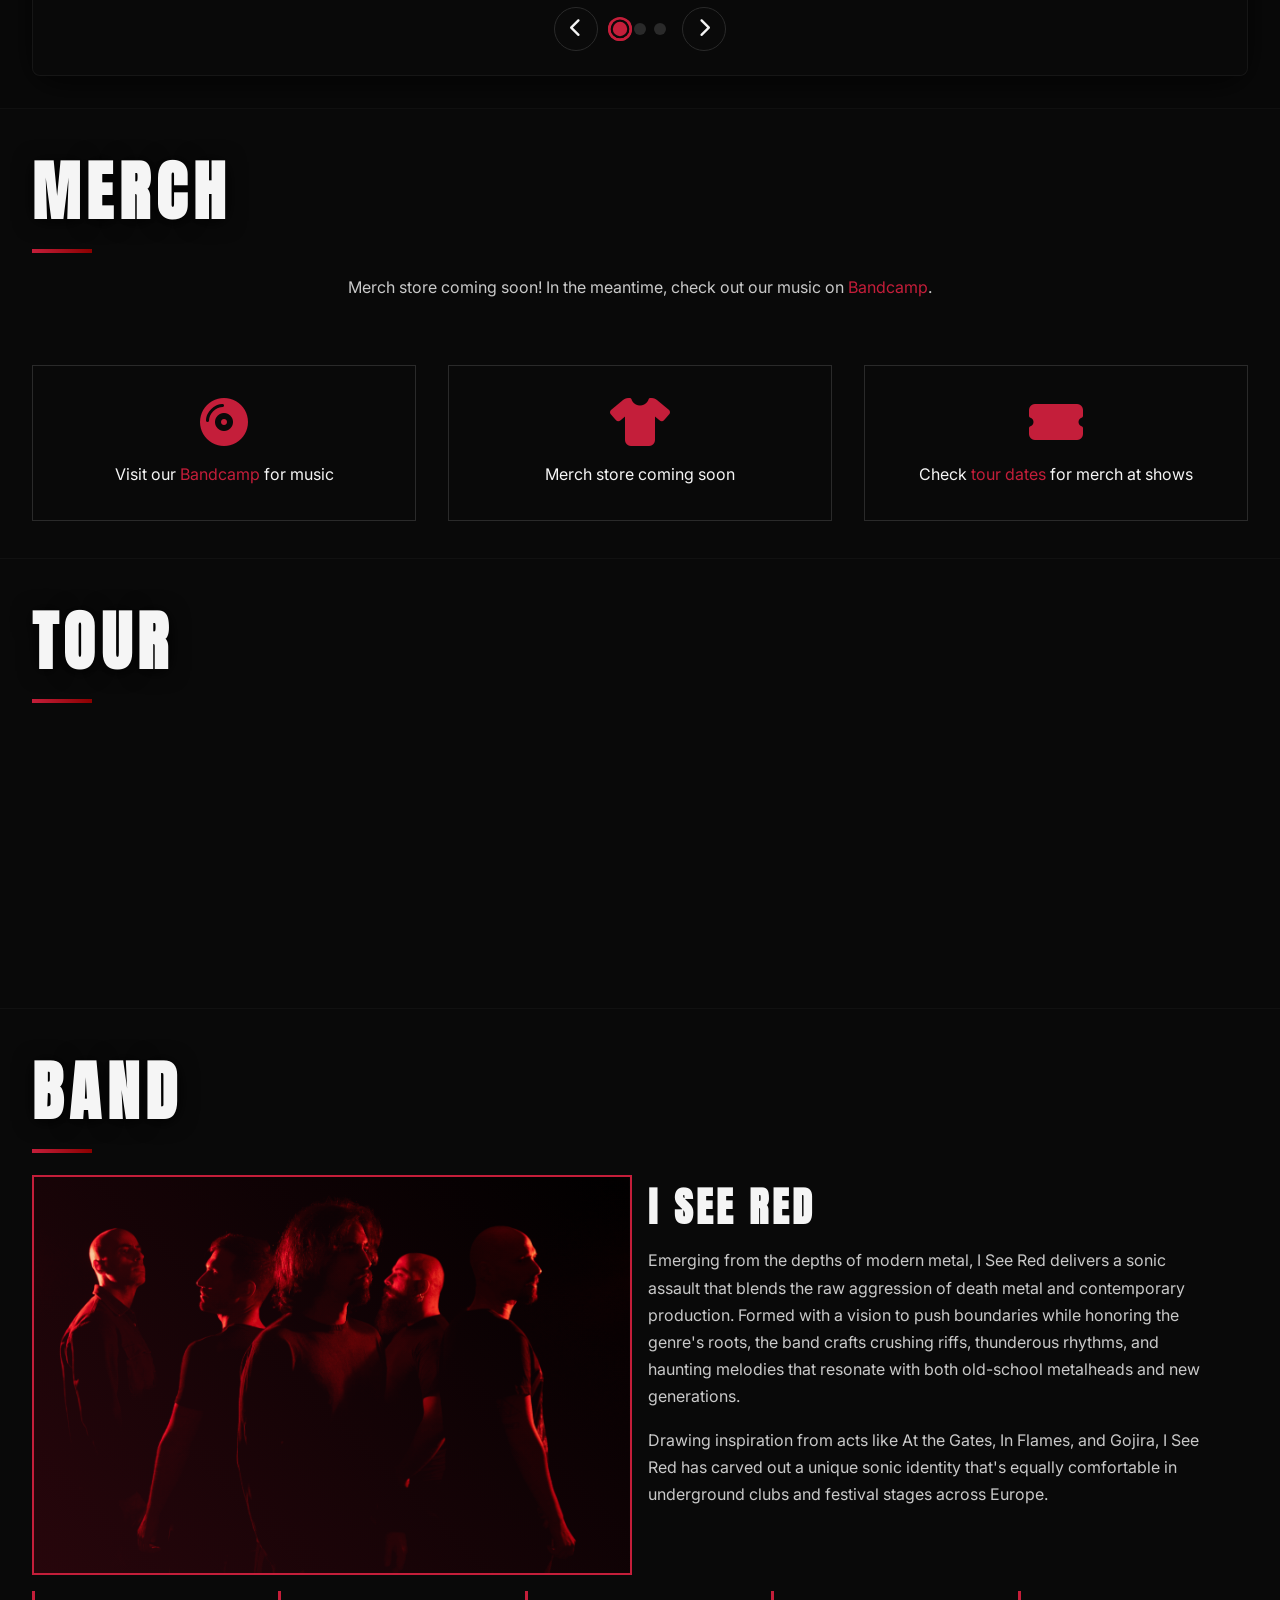
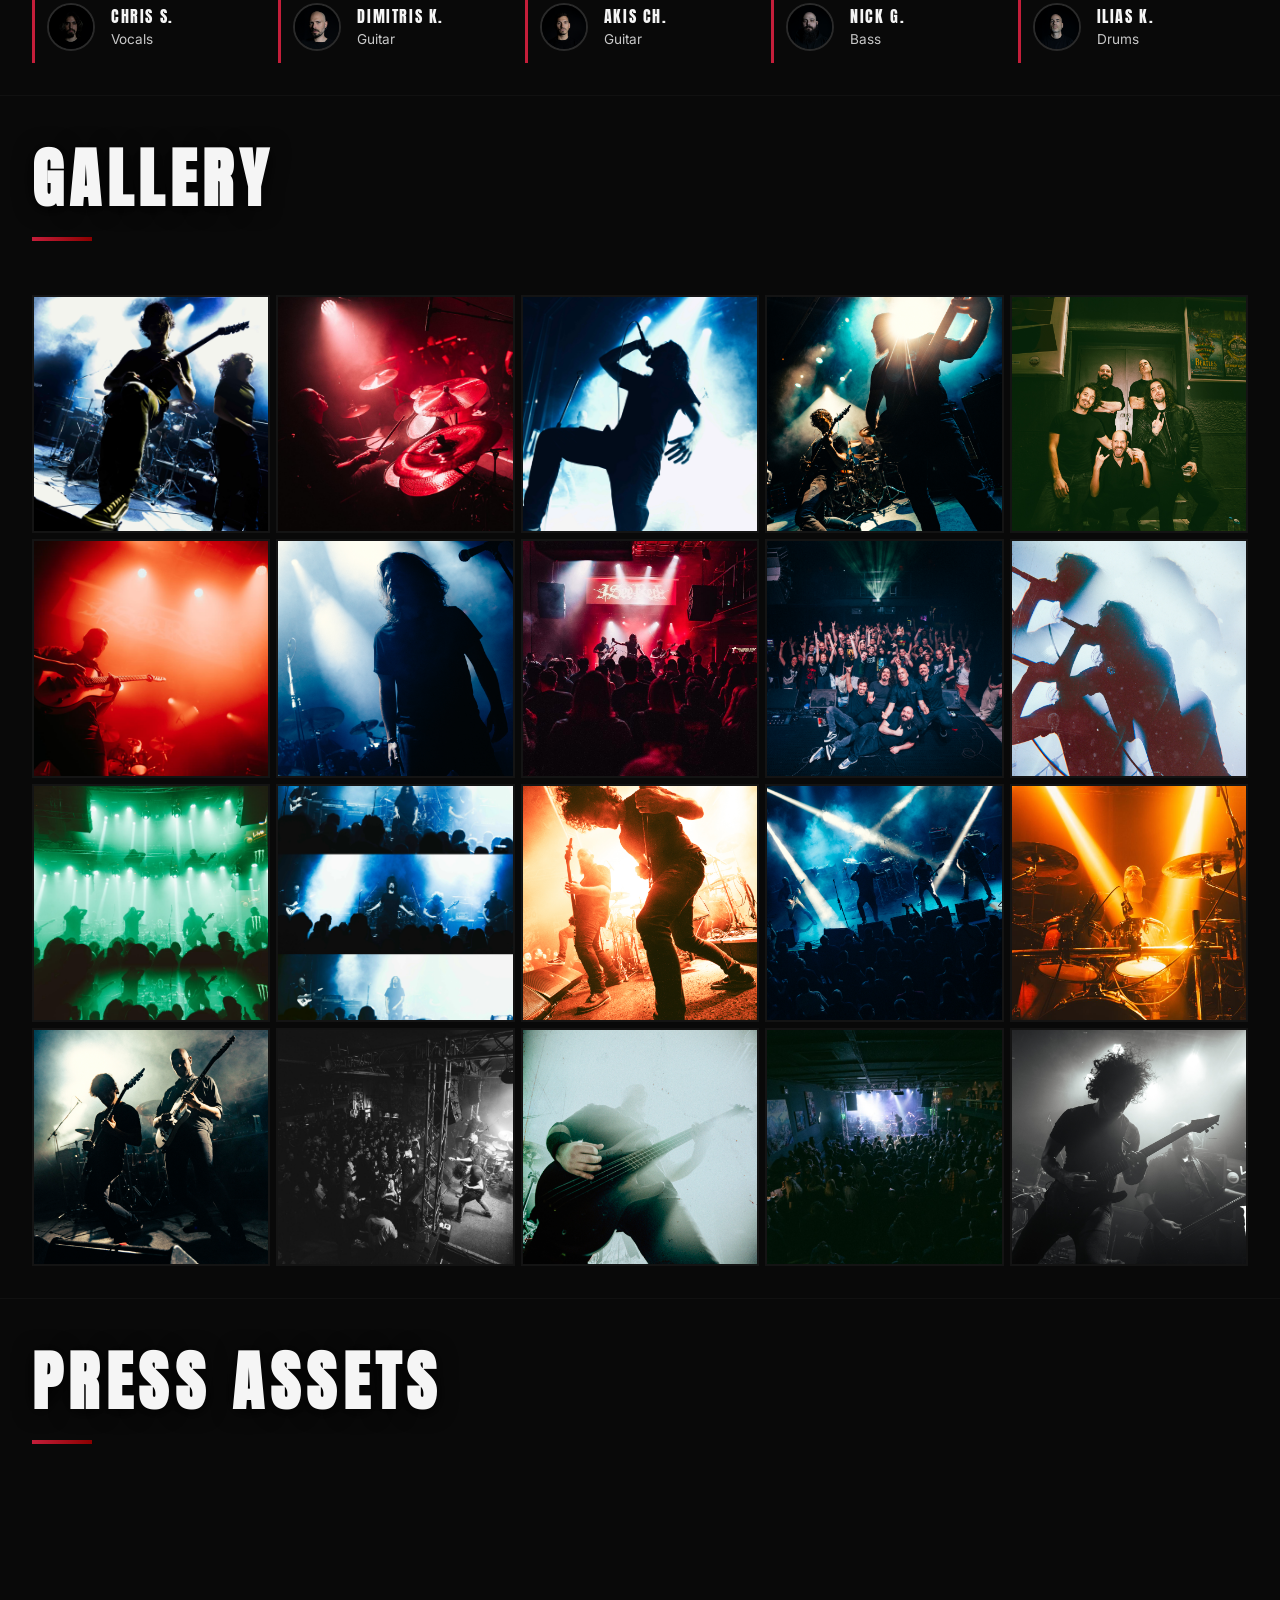
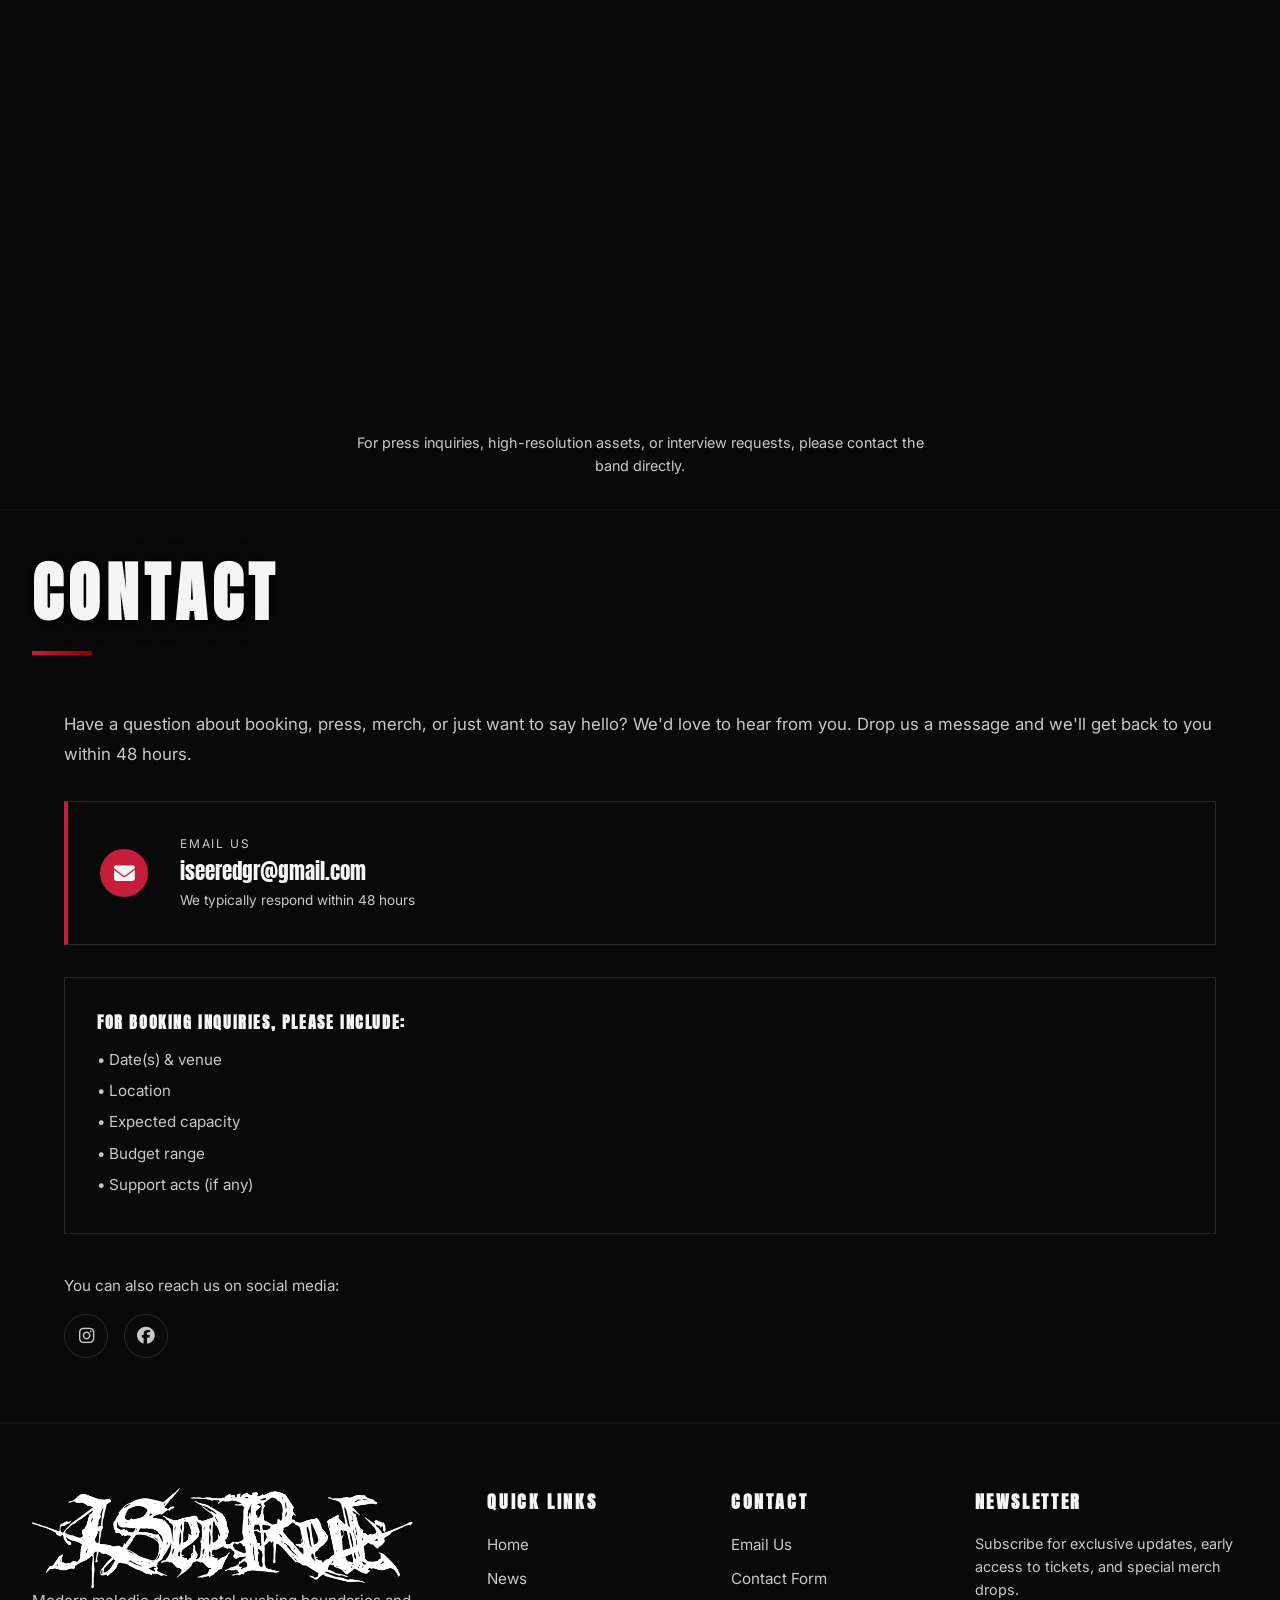
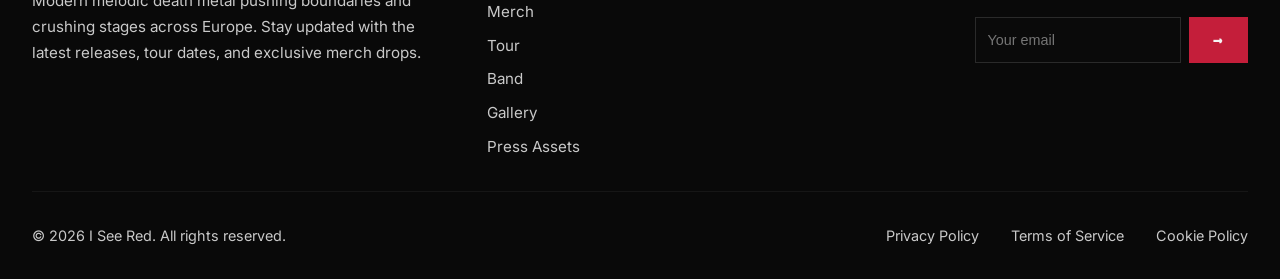
==== commit 6bdc55e4: "Add files via upload" ====
--- a/index.html
+++ b/index.html
@@ -106,15 +106,17 @@
         <nav class="nav" role="navigation" aria-label="Main navigation">
             <div class="container nav-container">
                 <ul class="nav-menu nav-menu-left" id="main-menu">
+                    <li><a href="#">Home</a></li>
                     <li><a href="#news">News</a></li>
                     <li><a href="#merch">Merch</a></li>
-                    <li><a href="#tour">Live</a></li>
+                    <li><a href="#tour">Tour</a></li>
                 </ul>
                 <a href="#" class="nav-brand" aria-label="I See Red home">
                     <img src="assets/images/logo_white.png" alt="I See Red" class="nav-brand-logo">
                 </a>
                 <ul class="nav-menu nav-menu-right">
-                    <li><a href="#about">About</a></li>
+                    <li><a href="#about">Band</a></li>
+                    <li><a href="#gallery">Gallery</a></li>
                     <li><a href="#press">Press</a></li>
                     <li><a href="#contact">Contact</a></li>
                 </ul>
@@ -223,7 +225,7 @@
             <!-- ===== TOUR ===== -->
             <section class="section tour" id="tour" aria-label="Live Shows">
                 <div class="container">
-                    <h2 class="section-title">Live Shows</h2>
+                    <h2 class="section-title">Tour</h2>
                     <script charset="utf-8" src="https://widgetv3.bandsintown.com/main.min.js" async defer></script>
                     <a class="bit-widget-initializer"
                         data-artist-name="id_15655689"
@@ -275,13 +277,13 @@
             <!-- ===== ABOUT ===== -->
             <section class="section about" id="about" aria-label="About">
                 <div class="container">
-                    <h2 class="section-title">About</h2>
+                    <h2 class="section-title">Band</h2>
                     <div class="about-grid">
                         <div class="about-image">
                             <img class="about-img" src="assets/images/band-photo-red2.png" alt="I See Red band photo">
                         </div>
                         <div class="about-content">
-                            <h2 class="about-title">The Band</h2>
+                            <h2 class="about-title">I See Red</h2>
                             <p class="about-text">
                                 Emerging from the depths of modern metal, I See Red delivers a sonic assault that blends the raw aggression of death metal and contemporary production. Formed with a vision to push boundaries while honoring the genre's roots, the band crafts crushing riffs, thunderous rhythms, and haunting melodies that resonate with both old-school metalheads and new generations.
                             </p>
@@ -290,30 +292,154 @@
                             </p>
                         </div>
                         <div class="about-members">
-                            <div class="about-member member-hover" data-photo="assets/images/chris-portrait.jpg">
-                                <p class="about-member-name">Chris S.</p>
-                                <p class="about-member-role">Vocals</p>
-                            </div>
-                            <div class="about-member member-hover" data-photo="assets/images/dimitris-portrait.jpg">
-                                <p class="about-member-name">Dimitris K.</p>
-                                <p class="about-member-role">Guitar</p>
-                            </div>
-                            <div class="about-member member-hover" data-photo="assets/images/akis-portrait.jpg">
-                                <p class="about-member-name">Akis Ch.</p>
-                                <p class="about-member-role">Guitar</p>
-                            </div>
-                            <div class="about-member member-hover" data-photo="assets/images/nikos-portrait.jpg">
-                                <p class="about-member-name">Nick G.</p>
-                                <p class="about-member-role">Bass</p>
-                            </div>
-                            <div class="about-member member-hover" data-photo="assets/images/ilias-portrait.jpg">
-                                <p class="about-member-name">Ilias K.</p>
-                                <p class="about-member-role">Drums</p>
-                            </div>
-                        </div>
+    <div class="about-member member-hover" data-photo="assets/images/chris-portrait.jpg">
+        <div class="about-member-thumb">
+            <img src="assets/images/chris-portrait.jpg" alt="Chris S." loading="lazy">
+        </div>
+        <div class="about-member-info">
+            <p class="about-member-name">Chris S.</p>
+            <p class="about-member-role">Vocals</p>
+        </div>
+    </div>
+    <div class="about-member member-hover" data-photo="assets/images/dimitris-portrait.jpg">
+        <div class="about-member-thumb">
+            <img src="assets/images/dimitris-portrait.jpg" alt="Dimitris K." loading="lazy">
+        </div>
+        <div class="about-member-info">
+            <p class="about-member-name">Dimitris K.</p>
+            <p class="about-member-role">Guitar</p>
+        </div>
+    </div>
+    <div class="about-member member-hover" data-photo="assets/images/akis-portrait.jpg">
+        <div class="about-member-thumb">
+            <img src="assets/images/akis-portrait.jpg" alt="Akis Ch." loading="lazy">
+        </div>
+        <div class="about-member-info">
+            <p class="about-member-name">Akis Ch.</p>
+            <p class="about-member-role">Guitar</p>
+        </div>
+    </div>
+    <div class="about-member member-hover" data-photo="assets/images/nikos-portrait.jpg">
+        <div class="about-member-thumb">
+            <img src="assets/images/nikos-portrait.jpg" alt="Nick G." loading="lazy">
+        </div>
+        <div class="about-member-info">
+            <p class="about-member-name">Nick G.</p>
+            <p class="about-member-role">Bass</p>
+        </div>
+    </div>
+    <div class="about-member member-hover" data-photo="assets/images/ilias-portrait.jpg">
+        <div class="about-member-thumb">
+            <img src="assets/images/ilias-portrait.jpg" alt="Ilias K." loading="lazy">
+        </div>
+        <div class="about-member-info">
+            <p class="about-member-name">Ilias K.</p>
+            <p class="about-member-role">Drums</p>
+        </div>
+    </div>
+</div>
                     </div>
                 </div>
             </section>
+
+            <!-- ===== GALLERY ===== -->
+<section class="section gallery" id="gallery" aria-label="Gallery">
+    <div class="container">
+        <h2 class="section-title">Gallery</h2>
+                
+        <div class="gallery-grid">
+            <!-- 
+                ============================================
+                5x4 GRID - 20 IMAGES
+                Replace src and alt with your own images
+                ============================================
+            -->
+            
+            <!-- Row 1 -->
+            <div class="gallery-item">
+                <img src="assets/gallery/img-01.jpg" alt="I See Red live performance" loading="lazy">
+            </div>
+            <div class="gallery-item">
+                <img src="assets/gallery/img-02.jpg" alt="I See Red live performance" loading="lazy">
+            </div>
+            <div class="gallery-item">
+                <img src="assets/gallery/img-03.jpg" alt="I See Red live performance" loading="lazy">
+            </div>
+            <div class="gallery-item">
+                <img src="assets/gallery/img-04.jpg" alt="I See Red live performance" loading="lazy">
+            </div>
+            <div class="gallery-item">
+                <img src="assets/gallery/img-05.jpg" alt="I See Red live performance" loading="lazy">
+            </div>
+            
+            <!-- Row 2 -->
+            <div class="gallery-item">
+                <img src="assets/gallery/img-06.jpg" alt="I See Red live performance" loading="lazy">
+            </div>
+            <div class="gallery-item">
+                <img src="assets/gallery/img-07.jpg" alt="I See Red live performance" loading="lazy">
+            </div>
+            <div class="gallery-item">
+                <img src="assets/gallery/img-08.jpg" alt="I See Red live performance" loading="lazy">
+            </div>
+            <div class="gallery-item">
+                <img src="assets/gallery/img-09.jpg" alt="I See Red live performance" loading="lazy">
+            </div>
+            <div class="gallery-item">
+                <img src="assets/gallery/img-10.jpg" alt="I See Red live performance" loading="lazy">
+            </div>
+            
+            <!-- Row 3 -->
+            <div class="gallery-item">
+                <img src="assets/gallery/img-11.jpg" alt="I See Red live performance" loading="lazy">
+            </div>
+            <div class="gallery-item">
+                <img src="assets/gallery/img-12.jpg" alt="I See Red live performance" loading="lazy">
+            </div>
+            <div class="gallery-item">
+                <img src="assets/gallery/img-13.jpg" alt="I See Red live performance" loading="lazy">
+            </div>
+            <div class="gallery-item">
+                <img src="assets/gallery/img-14.jpg" alt="I See Red live performance" loading="lazy">
+            </div>
+            <div class="gallery-item">
+                <img src="assets/gallery/img-15.jpg" alt="I See Red live performance" loading="lazy">
+            </div>
+            
+            <!-- Row 4 -->
+            <div class="gallery-item">
+                <img src="assets/gallery/img-16.jpg" alt="I See Red live performance" loading="lazy">
+            </div>
+            <div class="gallery-item">
+                <img src="assets/gallery/img-17.jpg" alt="I See Red live performance" loading="lazy">
+            </div>
+            <div class="gallery-item">
+                <img src="assets/gallery/img-18.jpg" alt="I See Red live performance" loading="lazy">
+            </div>
+            <div class="gallery-item">
+                <img src="assets/gallery/img-19.jpg" alt="I See Red live performance" loading="lazy">
+            </div>
+            <div class="gallery-item">
+                <img src="assets/gallery/img-20.jpg" alt="I See Red live performance" loading="lazy">
+            </div>
+        </div>
+    </div>
+</section>
+
+<!-- ===== GALLERY LIGHTBOX ===== -->
+<div class="gallery-lightbox" id="galleryLightbox" role="dialog" aria-modal="true" aria-label="Image viewer">
+    <button class="gallery-lightbox-close" id="lightboxClose" aria-label="Close lightbox">
+        <i class="fas fa-times"></i>
+    </button>
+    <button class="gallery-lightbox-nav prev" id="lightboxPrev" aria-label="Previous image">
+        <i class="fas fa-chevron-left"></i>
+    </button>
+    <button class="gallery-lightbox-nav next" id="lightboxNext" aria-label="Next image">
+        <i class="fas fa-chevron-right"></i>
+    </button>
+    <img id="lightboxImage" src="" alt="">
+    <div class="gallery-lightbox-counter" id="lightboxCounter">1 / 20</div>
+</div>
 
             <!-- ===== PRESS ===== -->
             <section class="section press" id="press" aria-label="Press Assets">
@@ -408,6 +534,10 @@
                                 </div>
                             </div>
                         </div>
+
+<!-- ==== CONTACT FORM ===== -->
+<!--change CSS grid-template-columns: 2fr; to 1fr 1fr when contact form is ready
+
                         <div class="contact-form">
                             <h3 class="contact-form-title">Get in Touch</h3>
                             <form id="contactForm" action="https://formspree.io/f/your-form-id" method="POST">
@@ -448,6 +578,7 @@
                                 <div id="formMessage" aria-live="polite"></div>
                             </form>
                         </div>
+-->
                     </div>
                 </div>
             </section>
@@ -469,10 +600,12 @@
                     <div>
                         <h4 class="footer-title">Quick Links</h4>
                         <ul class="footer-links">
-                            <li><a href="#news">Latest News</a></li>                            
-                            <li><a href="#merch">Merch Store</a></li>
-                            <li><a href="#tour">Tour Dates</a></li>
-                            <li><a href="#about">About</a></li>
+                            <li><a href="#">Home</a></li>
+                            <li><a href="#news">News</a></li>
+                            <li><a href="#merch">Merch</a></li>
+                            <li><a href="#tour">Tour</a></li>
+                            <li><a href="#about">Band</a></li>
+                            <li><a href="#gallery">Gallery</a></li>
                             <li><a href="#press">Press Assets</a></li>
                         </ul>
                     </div>
@@ -497,8 +630,8 @@
                 <div class="footer-bottom">
                     <p class="footer-copyright">© 2026 I See Red. All rights reserved.</p>
                     <div class="footer-legal">
-                        <a href="privacy-policy">Privacy Policy</a>
-                        <a href="terms-of-service">Terms of Service</a>
+                        <a href="privacy-policy.html">Privacy Policy</a>
+                        <a href="terms-of-service.html">Terms of Service</a>
                         <a href="cookie-policy">Cookie Policy</a>
                     </div>
                 </div>
--- a/styles.css
+++ b/styles.css
@@ -1403,6 +1403,73 @@
     -webkit-backdrop-filter: blur(2px);
 }
 
+/* === ABOUT MEMBER THUMBNAILS === */
+.about-member {
+    display: flex;
+    align-items: center;
+    gap: var(--spacing-sm);
+    padding: 0.75rem;
+    background: rgba(10, 10, 10, 0.7);
+    border-left: 3px solid var(--color-red);
+    backdrop-filter: blur(2px);
+    -webkit-backdrop-filter: blur(2px);
+}
+
+.about-member-thumb {
+    width: 48px;
+    height: 48px;
+    border-radius: 50%;
+    overflow: hidden;
+    flex-shrink: 0;
+    border: 2px solid var(--color-gray);
+    transition: border-color 0.3s ease, transform 0.3s ease;
+}
+
+.about-member.member-hover:hover .about-member-thumb,
+.about-member.member-hover.active .about-member-thumb {
+    border-color: var(--color-red-bright);
+    transform: scale(1.05);
+}
+
+.about-member-thumb img {
+    width: 100%;
+    height: 100%;
+    object-fit: cover;
+    display: block;
+}
+
+.about-member-info {
+    flex: 1;
+    min-width: 0;
+}
+
+.about-member-name {
+    font-family: var(--font-display);
+    font-size: 1rem;
+    text-transform: uppercase;
+    letter-spacing: 0.1em;
+    color: var(--color-white);
+}
+
+.about-member-role {
+    font-size: 0.85rem;
+    color: var(--color-white-dim);
+}
+
+/* Desktop hover state for the card */
+.about-member.member-hover {
+    cursor: pointer;
+    transition: transform 0.3s ease, border-color 0.3s ease, background 0.3s ease, box-shadow 0.3s ease;
+}
+
+.about-member.member-hover:hover,
+.about-member.member-hover.active {
+    transform: translateY(-2px);
+    border-left-color: var(--color-red-bright);
+    background: var(--color-gray);
+    box-shadow: var(--shadow-red);
+}
+
 .about-member-name {
     font-family: var(--font-display);
     font-size: 1rem;
@@ -1470,13 +1537,57 @@
 
     .about-member {
         padding: 0.9rem 0.75rem;
-        text-align: center;
+        text-align: left;
+        gap: var(--spacing-sm);
+    }
+
+    .about-member-thumb {
+        width: 44px;
+        height: 44px;
     }
 }
 
 @media (max-width: 480px) {
     .about-image {
         max-height: 30vh;
+    }
+    
+    .about-member-thumb {
+        width: 40px;
+        height: 40px;
+    }
+}
+
+@media (max-width: 480px) {
+    .about-image {
+        max-height: 30vh;
+    }
+}
+
+/* ============================================================
+   GALLERY (Placeholder)
+============================================================ */
+.gallery-placeholder {
+    background: rgba(10, 10, 10, 0.5);
+    border: 2px dashed var(--color-gray);
+    border-radius: 8px;
+    padding: var(--spacing-lg) var(--spacing-md);
+    backdrop-filter: blur(2px);
+    -webkit-backdrop-filter: blur(2px);
+    min-height: 300px;
+    display: flex;
+    align-items: center;
+    justify-content: center;
+}
+
+.gallery-placeholder i {
+    color: var(--color-red);
+}
+
+@media (max-width: 768px) {
+    .gallery-placeholder {
+        min-height: 200px;
+        padding: var(--spacing-md);
     }
 }
 
@@ -1574,7 +1685,7 @@
 ============================================================ */
 .contact-grid {
     display: grid;
-    grid-template-columns: 1fr 1fr;
+    grid-template-columns: 2fr; /*change to 1fr 1fr when bringing contact form back*/
     gap: var(--spacing-lg);
 }
 
@@ -2049,7 +2160,206 @@
     }
 }
 
-
+/* ============================================================
+   GALLERY - 5x4 Grid with Square Thumbnails
+============================================================ */
+.gallery-description {
+    text-align: center;
+    color: var(--color-white-dim);
+    max-width: 600px;
+    margin: 0 auto var(--spacing-md);
+    font-size: 1.1rem;
+}
+
+.gallery-grid {
+    display: grid;
+    grid-template-columns: repeat(5, 1fr);
+    gap: 6px;
+    margin-top: var(--spacing-md);
+}
+
+.gallery-item {
+    position: relative;
+    overflow: hidden;
+    aspect-ratio: 1 / 1;
+    background: var(--color-black-light);
+    cursor: pointer;
+    border: 2px solid transparent;
+    transition: border-color 0.3s ease, transform 0.3s ease;
+}
+
+.gallery-item img {
+    width: 100%;
+    height: 100%;
+    object-fit: cover;
+    display: block;
+    transition: transform 0.4s cubic-bezier(0.25, 0.46, 0.45, 0.94);
+}
+
+.gallery-item:hover {
+    border-color: var(--color-red);
+    transform: scale(1.03);
+    z-index: 2;
+}
+
+.gallery-item:hover img {
+    transform: scale(1.08);
+}
+
+/* Responsive */
+@media (max-width: 1024px) {
+    .gallery-grid {
+        grid-template-columns: repeat(4, 1fr);
+        gap: 5px;
+    }
+}
+
+@media (max-width: 768px) {
+    .gallery-grid {
+        grid-template-columns: repeat(3, 1fr);
+        gap: 4px;
+    }
+}
+
+@media (max-width: 480px) {
+    .gallery-grid {
+        grid-template-columns: repeat(2, 1fr);
+        gap: 3px;
+    }
+}
+
+/* ============================================================
+   GALLERY LIGHTBOX
+============================================================ */
+.gallery-lightbox {
+    display: none;
+    position: fixed;
+    top: 0;
+    left: 0;
+    width: 100%;
+    height: 100%;
+    background: rgba(0, 0, 0, 0.95);
+    z-index: 9999;
+    justify-content: center;
+    align-items: center;
+    padding: var(--spacing-md);
+    opacity: 0;
+    transition: opacity 0.3s ease;
+    backdrop-filter: blur(10px);
+    -webkit-backdrop-filter: blur(10px);
+}
+
+.gallery-lightbox.active {
+    display: flex;
+    opacity: 1;
+}
+
+.gallery-lightbox img {
+    max-width: 90%;
+    max-height: 85vh;
+    object-fit: contain;
+    border: 2px solid var(--color-gray);
+    box-shadow: 0 20px 60px rgba(0, 0, 0, 0.8);
+}
+
+.gallery-lightbox-close {
+    position: absolute;
+    top: var(--spacing-md);
+    right: var(--spacing-md);
+    width: 50px;
+    height: 50px;
+    background: rgba(255, 255, 255, 0.1);
+    border: 2px solid var(--color-gray);
+    border-radius: 50%;
+    color: var(--color-white);
+    font-size: 1.8rem;
+    display: flex;
+    align-items: center;
+    justify-content: center;
+    transition: var(--transition);
+    cursor: pointer;
+}
+
+.gallery-lightbox-close:hover {
+    background: var(--color-red);
+    border-color: var(--color-red);
+    transform: rotate(90deg);
+}
+
+.gallery-lightbox-nav {
+    position: absolute;
+    top: 50%;
+    transform: translateY(-50%);
+    width: 50px;
+    height: 50px;
+    background: rgba(255, 255, 255, 0.05);
+    border: 2px solid var(--color-gray);
+    border-radius: 50%;
+    color: var(--color-white);
+    font-size: 1.5rem;
+    display: flex;
+    align-items: center;
+    justify-content: center;
+    transition: var(--transition);
+    cursor: pointer;
+}
+
+.gallery-lightbox-nav:hover {
+    background: var(--color-red);
+    border-color: var(--color-red);
+}
+
+.gallery-lightbox-nav.prev {
+    left: var(--spacing-md);
+}
+
+.gallery-lightbox-nav.next {
+    right: var(--spacing-md);
+}
+
+.gallery-lightbox-counter {
+    position: absolute;
+    bottom: var(--spacing-md);
+    left: 50%;
+    transform: translateX(-50%);
+    color: var(--color-white-dim);
+    font-family: var(--font-display);
+    font-size: 0.9rem;
+    letter-spacing: 0.1em;
+}
+
+@media (max-width: 768px) {
+    .gallery-lightbox {
+        padding: var(--spacing-sm);
+    }
+    
+    .gallery-lightbox img {
+        max-width: 95%;
+        max-height: 75vh;
+    }
+    
+    .gallery-lightbox-close {
+        top: var(--spacing-sm);
+        right: var(--spacing-sm);
+        width: 40px;
+        height: 40px;
+        font-size: 1.4rem;
+    }
+    
+    .gallery-lightbox-nav {
+        width: 40px;
+        height: 40px;
+        font-size: 1.2rem;
+    }
+    
+    .gallery-lightbox-nav.prev {
+        left: var(--spacing-xs);
+    }
+    
+    .gallery-lightbox-nav.next {
+        right: var(--spacing-xs);
+    }
+}
 
 /* ============================================================
    ACCESSIBILITY
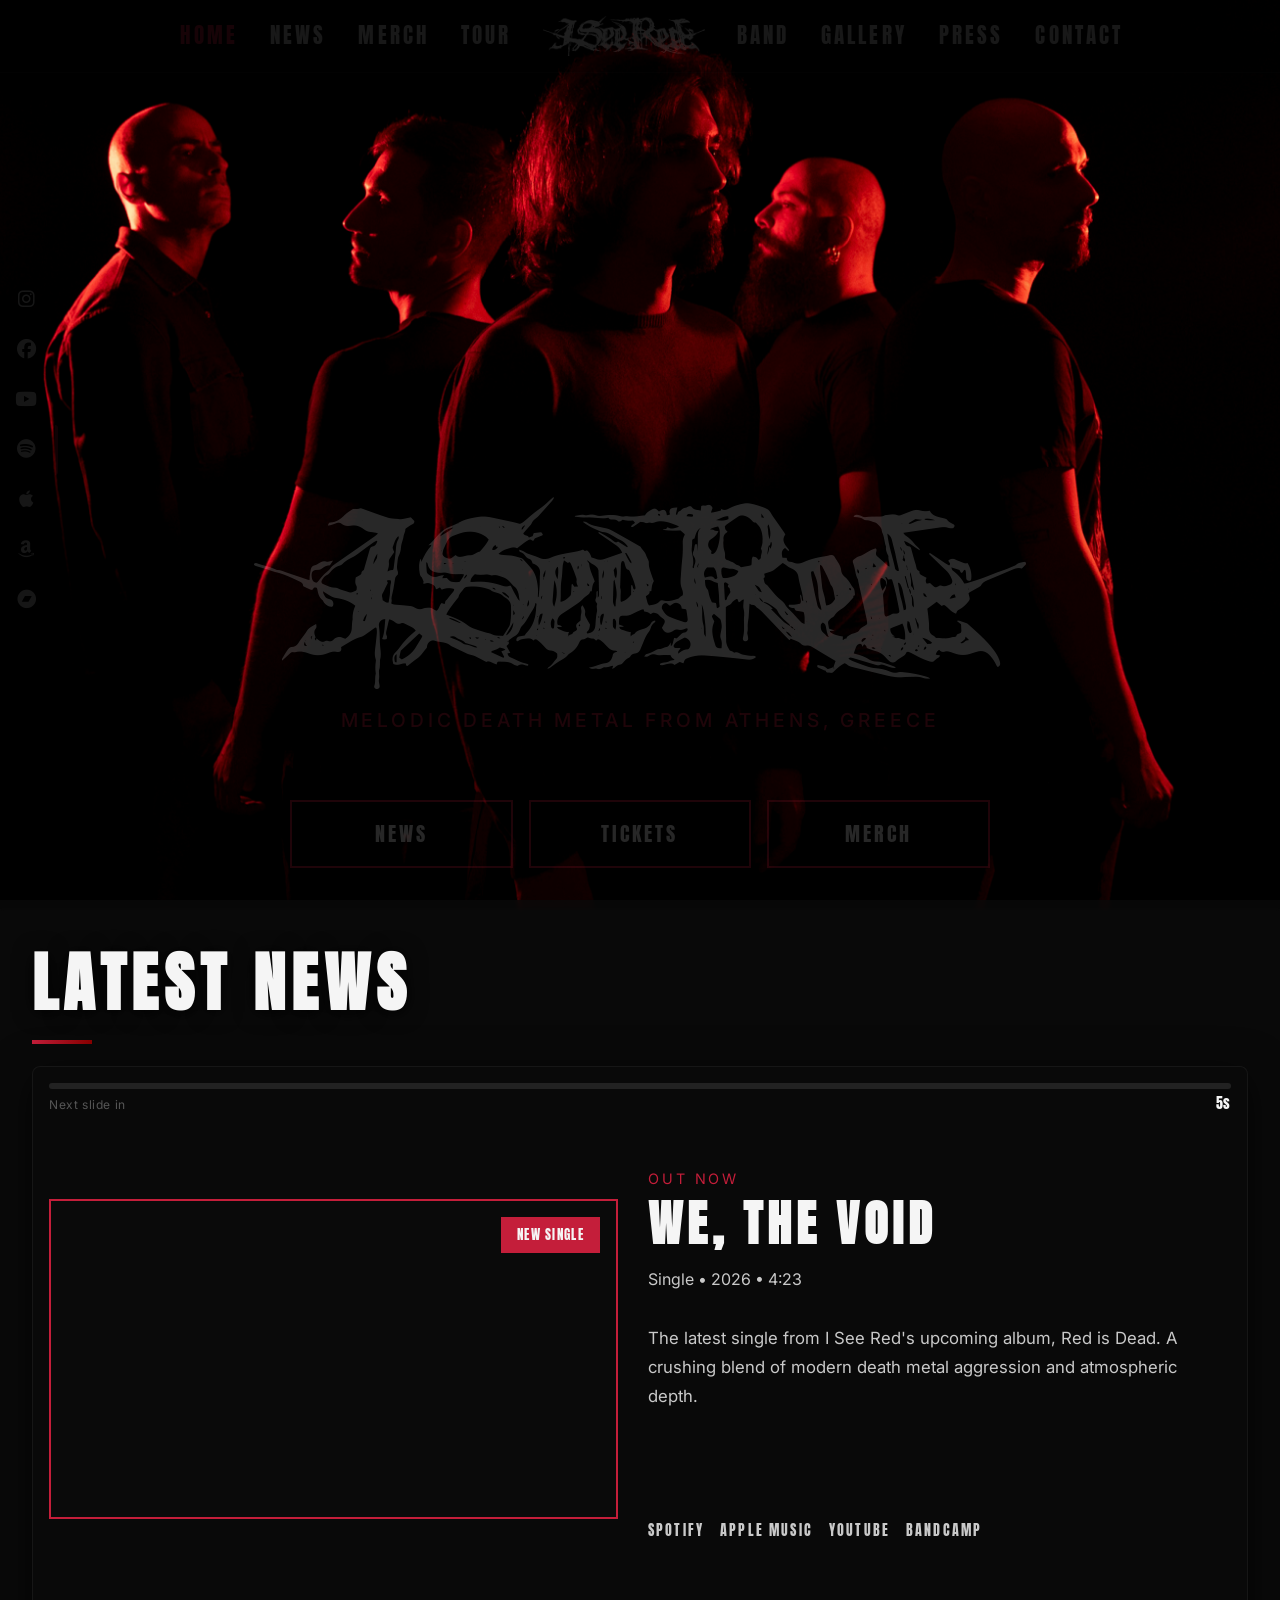
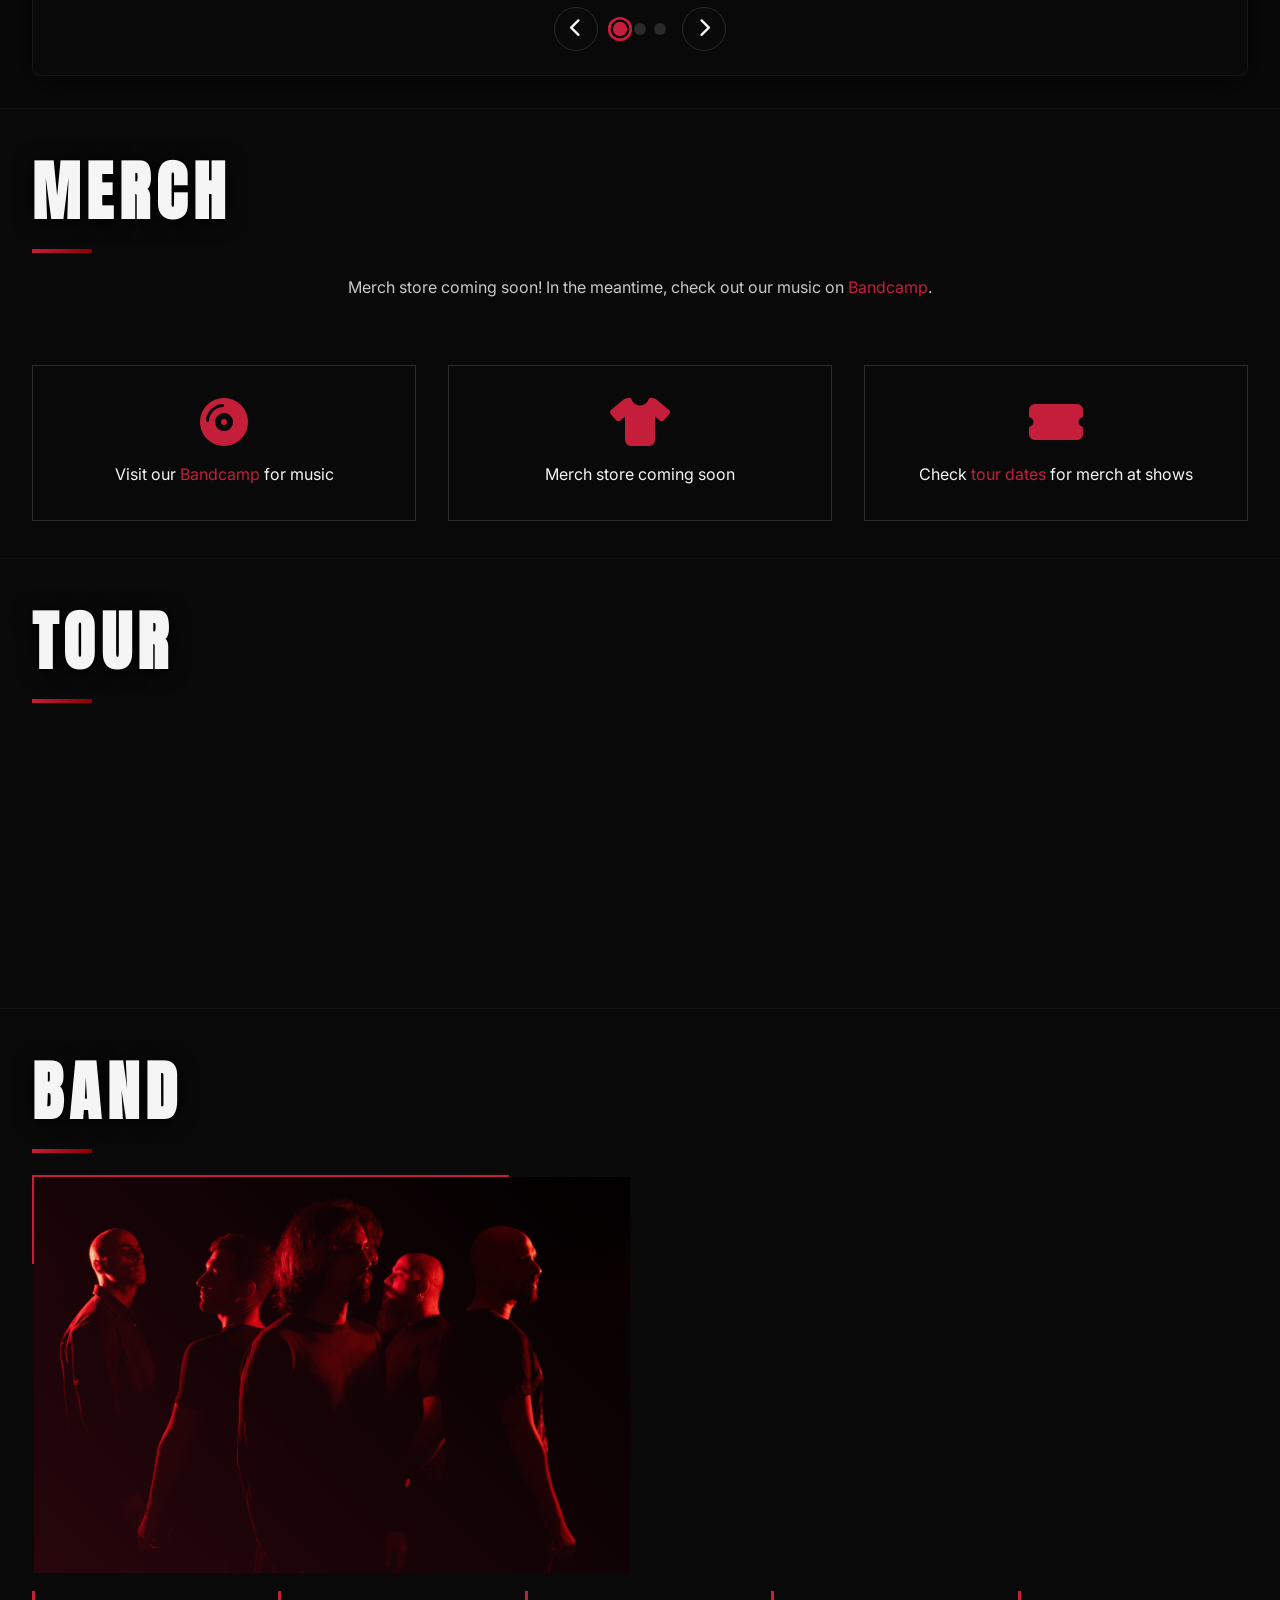
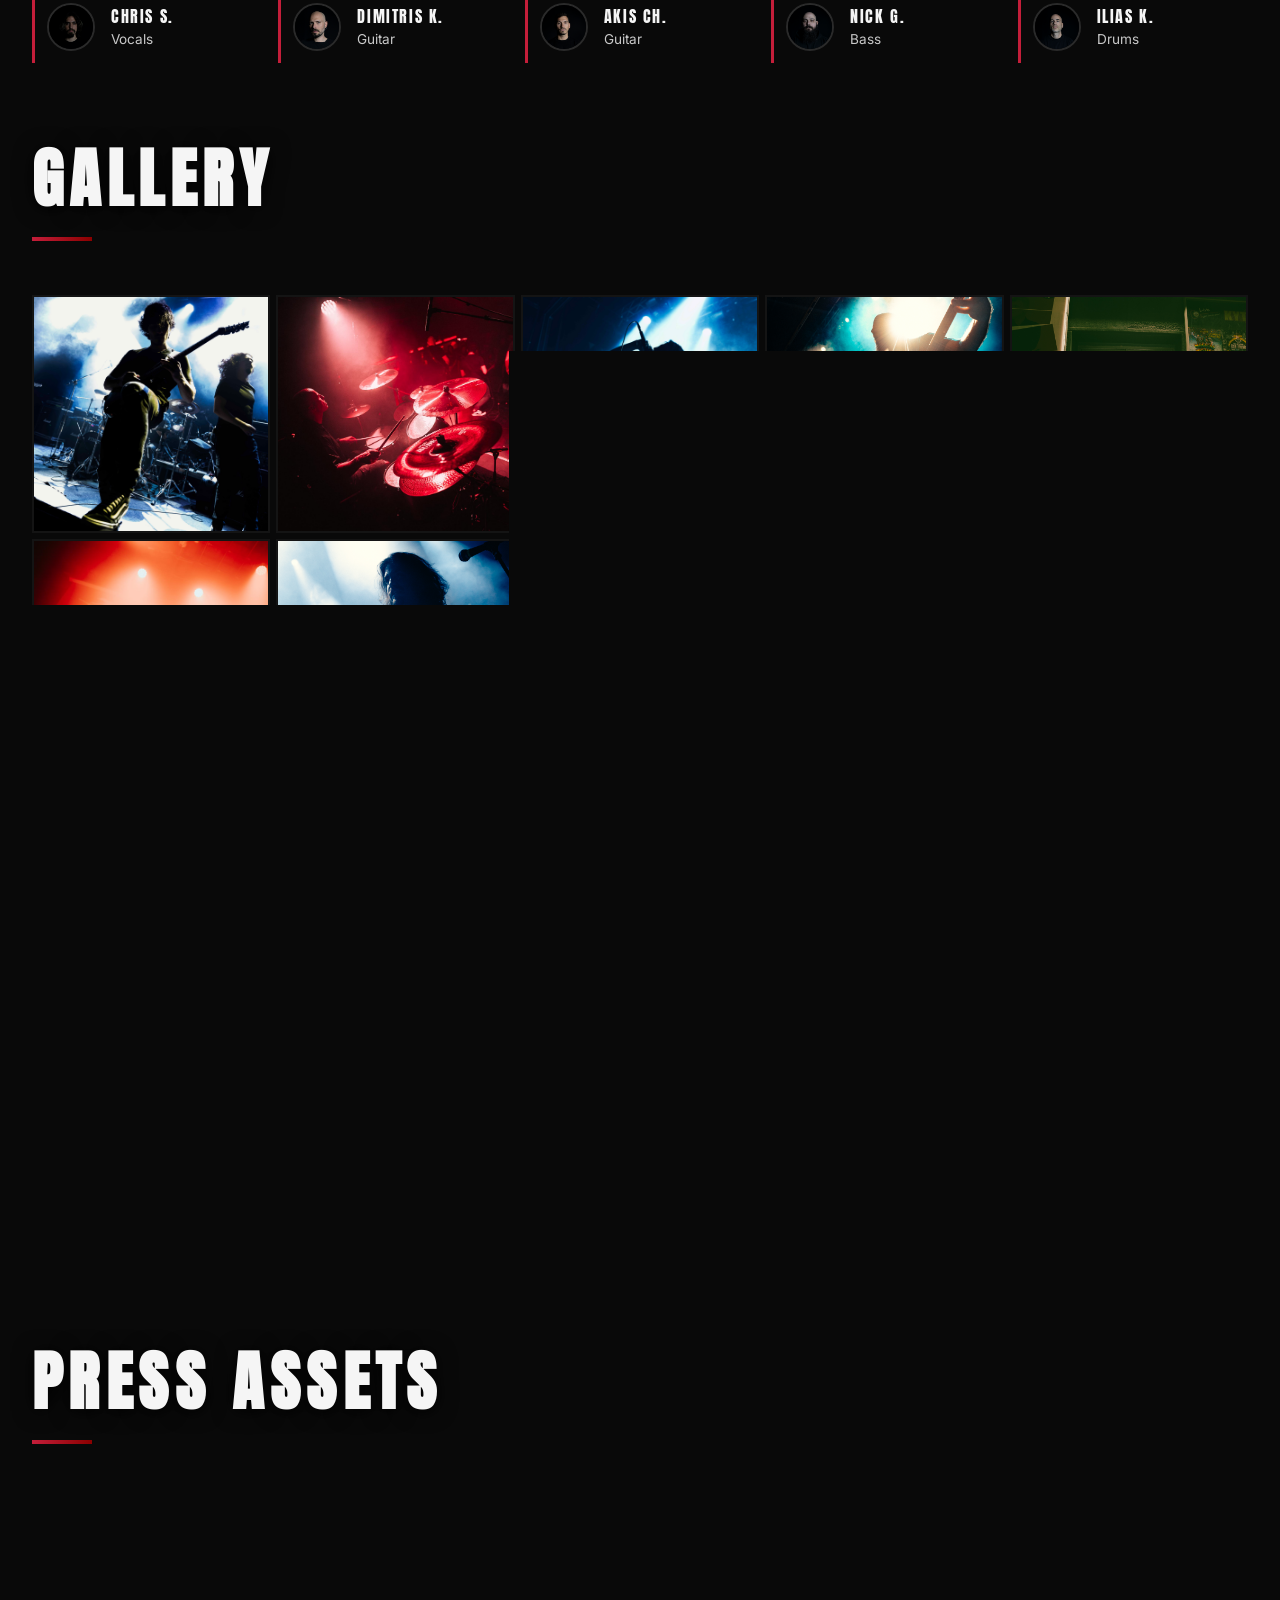
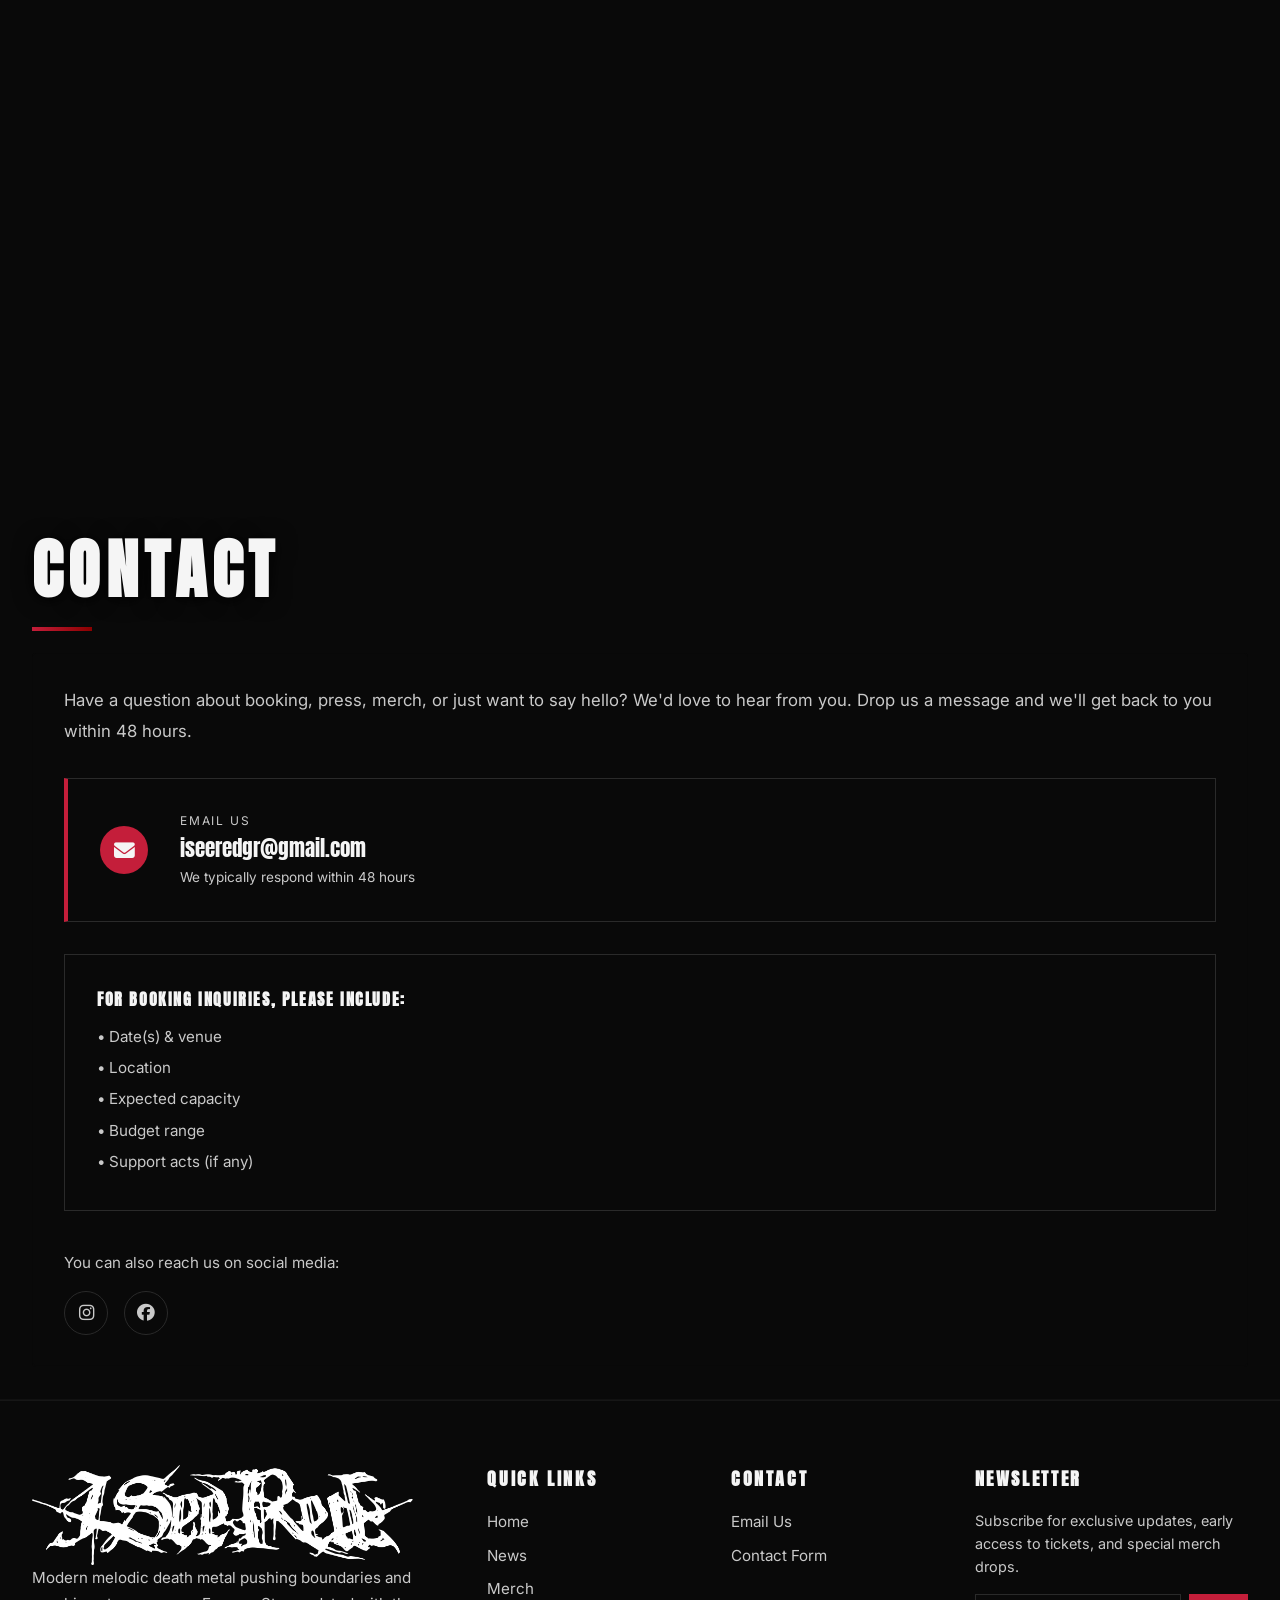
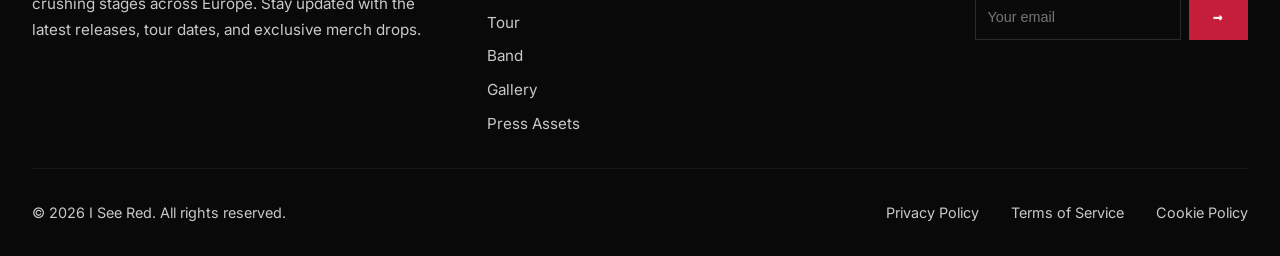
==== commit 855fe186: "Update press card descriptions and adjust CSS for layout improvements" ====
--- a/index.html
+++ b/index.html
@@ -448,7 +448,7 @@
                     <div class="press-grid">
                         <div class="press-card">
                             <h3 class="press-card-title">Press Photos</h3>
-                            <p class="press-card-description">High-resolution band photos for press and promotional use. Available in both color and black & white.</p>
+                            <p class="press-card-description">High-resolution band photos for press and promotional use.</p>
                             <ul class="press-card-list">
                                 <li>Band promo shots (2026)</li>
                                 <li>Live performance photos</li>
@@ -472,7 +472,7 @@
                             <h3 class="press-card-title">Logo & Branding</h3>
                             <p class="press-card-description">Official band logos and branding assets in various formats for press and promotional materials.</p>
                             <ul class="press-card-list">
-                                <li>Primary logo (PNG/SVG/AI)</li>
+                                <li>Primary logo (PNG)</li>
                                 <li>Secondary logo variants</li>
                                 <li>Brand color palette</li>
                                 <li>Typography guidelines</li>
--- a/styles.css
+++ b/styles.css
@@ -30,7 +30,7 @@
 
 html {
     scroll-behavior: smooth;
-    scroll-snap-type: y mandatory;
+    scroll-snap-type: none;
     scroll-padding-top: 80px;
     font-size: 16px;
 }
@@ -263,7 +263,7 @@
 ============================================================ */
 .social-sidebar {
     position: fixed;
-    left: -20px;
+    left: 0px;
     top: 50%;
     transform: translateY(-50%);
     z-index: 999;
@@ -271,8 +271,7 @@
     flex-direction: column;
     gap: 10px;
     align-items: center;
-    transition: left 1.8s cubic-bezier(0.4, 0, 0.2, 1),
-                transform 1.8s cubic-bezier(0.4, 0, 0.2, 1);
+   
     padding: 10px 6px;
     background: transparent;
 }
